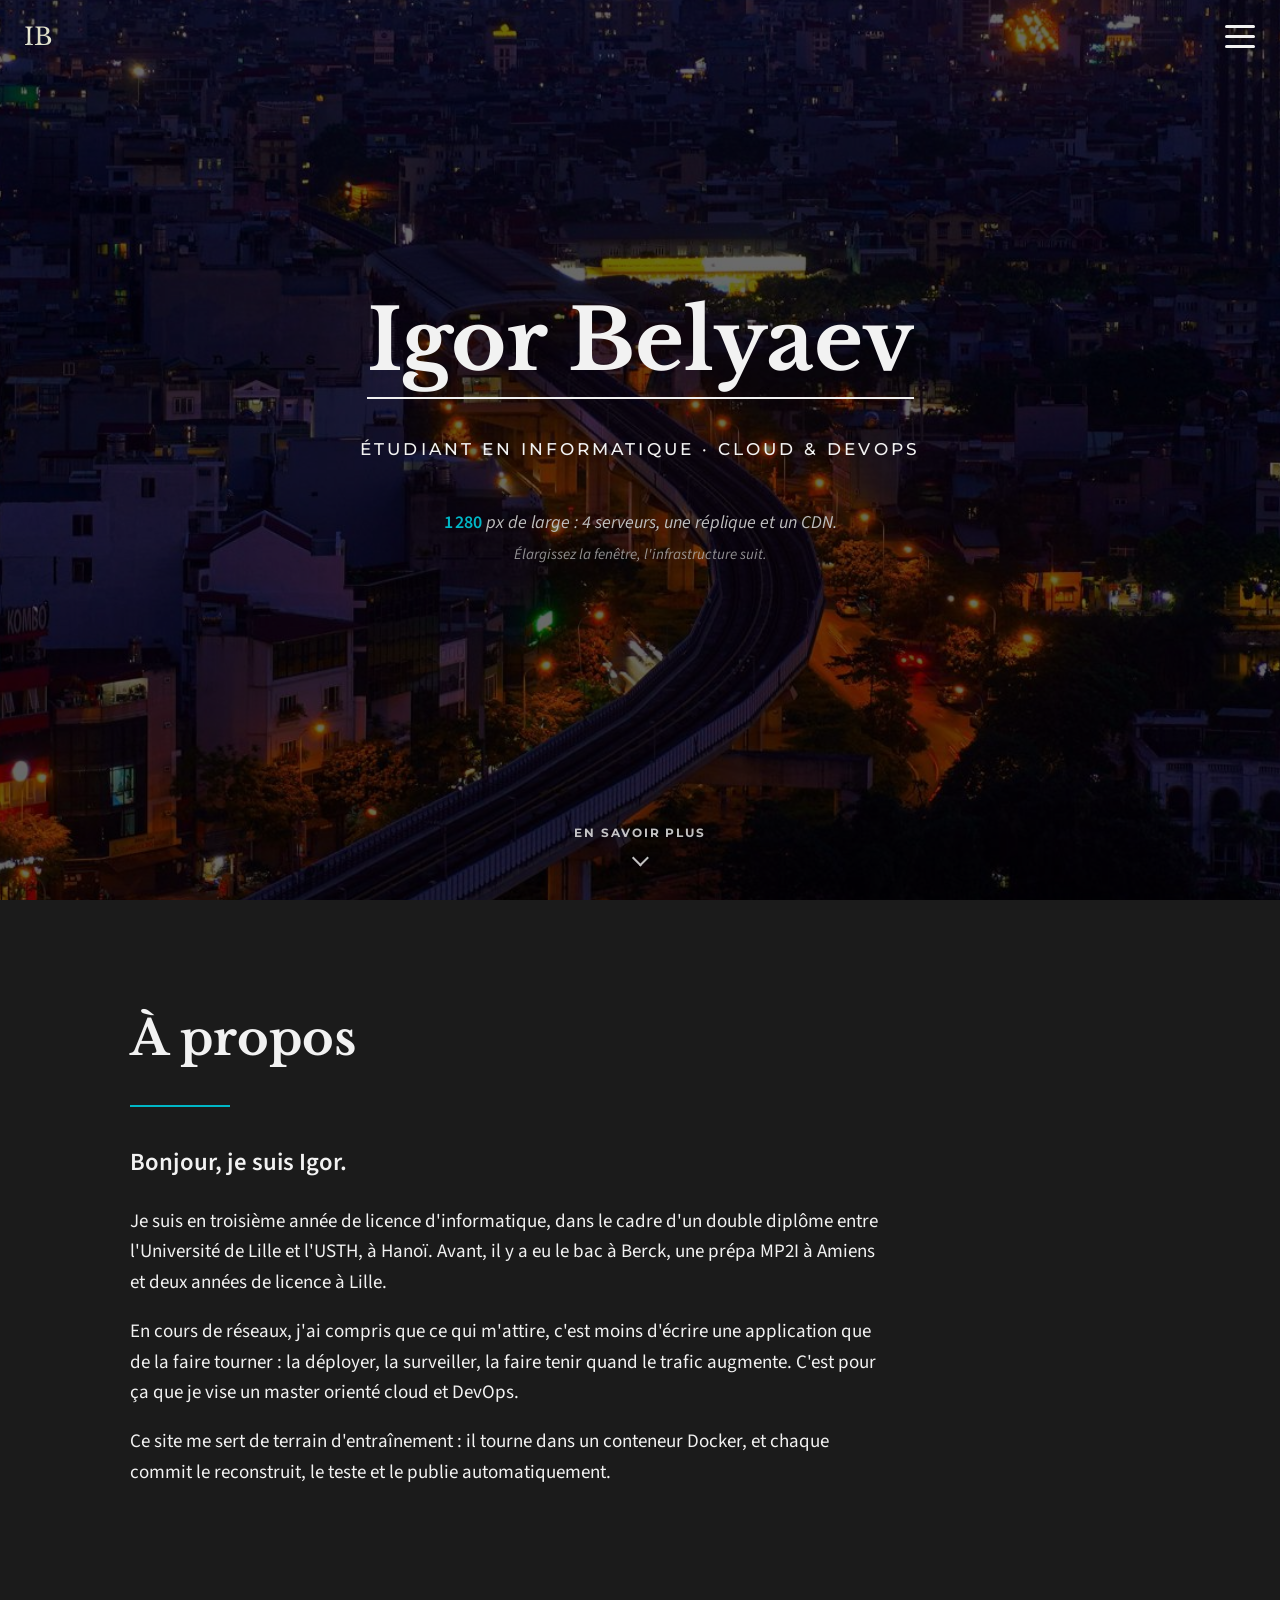
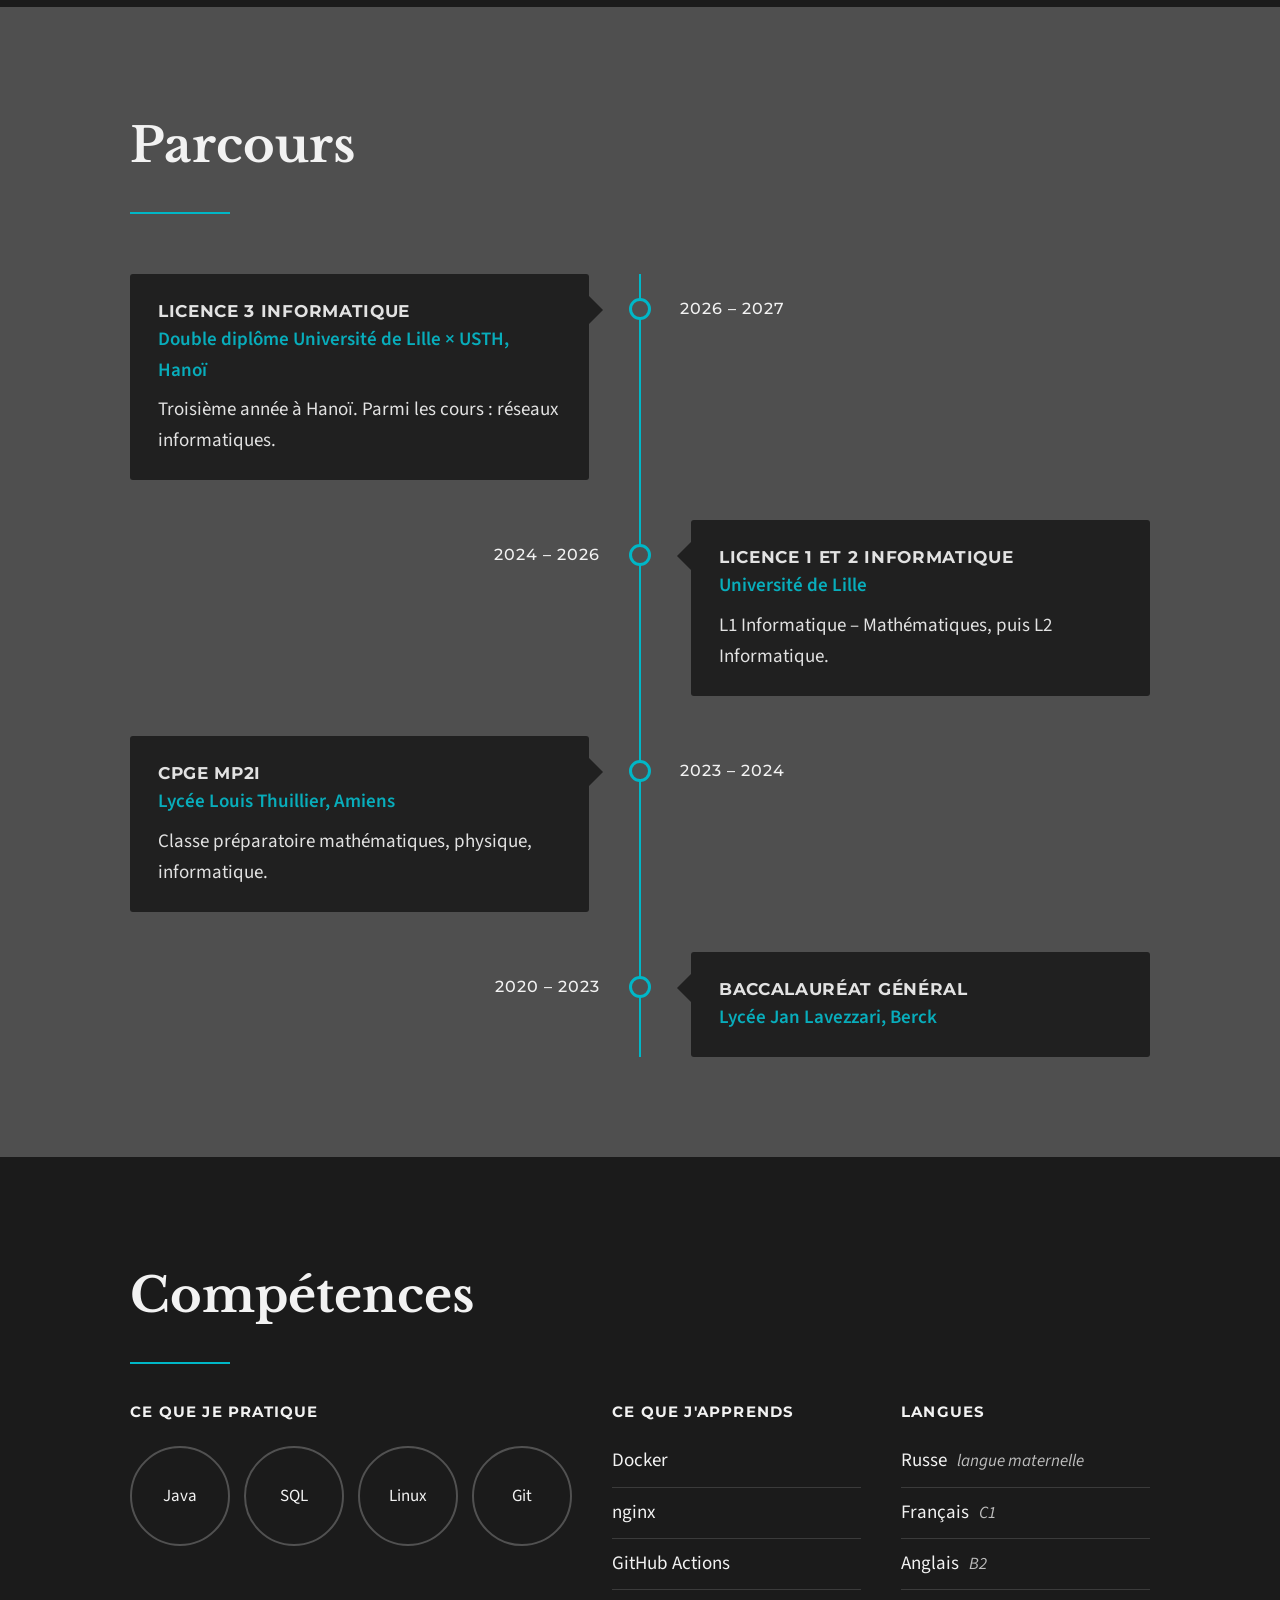
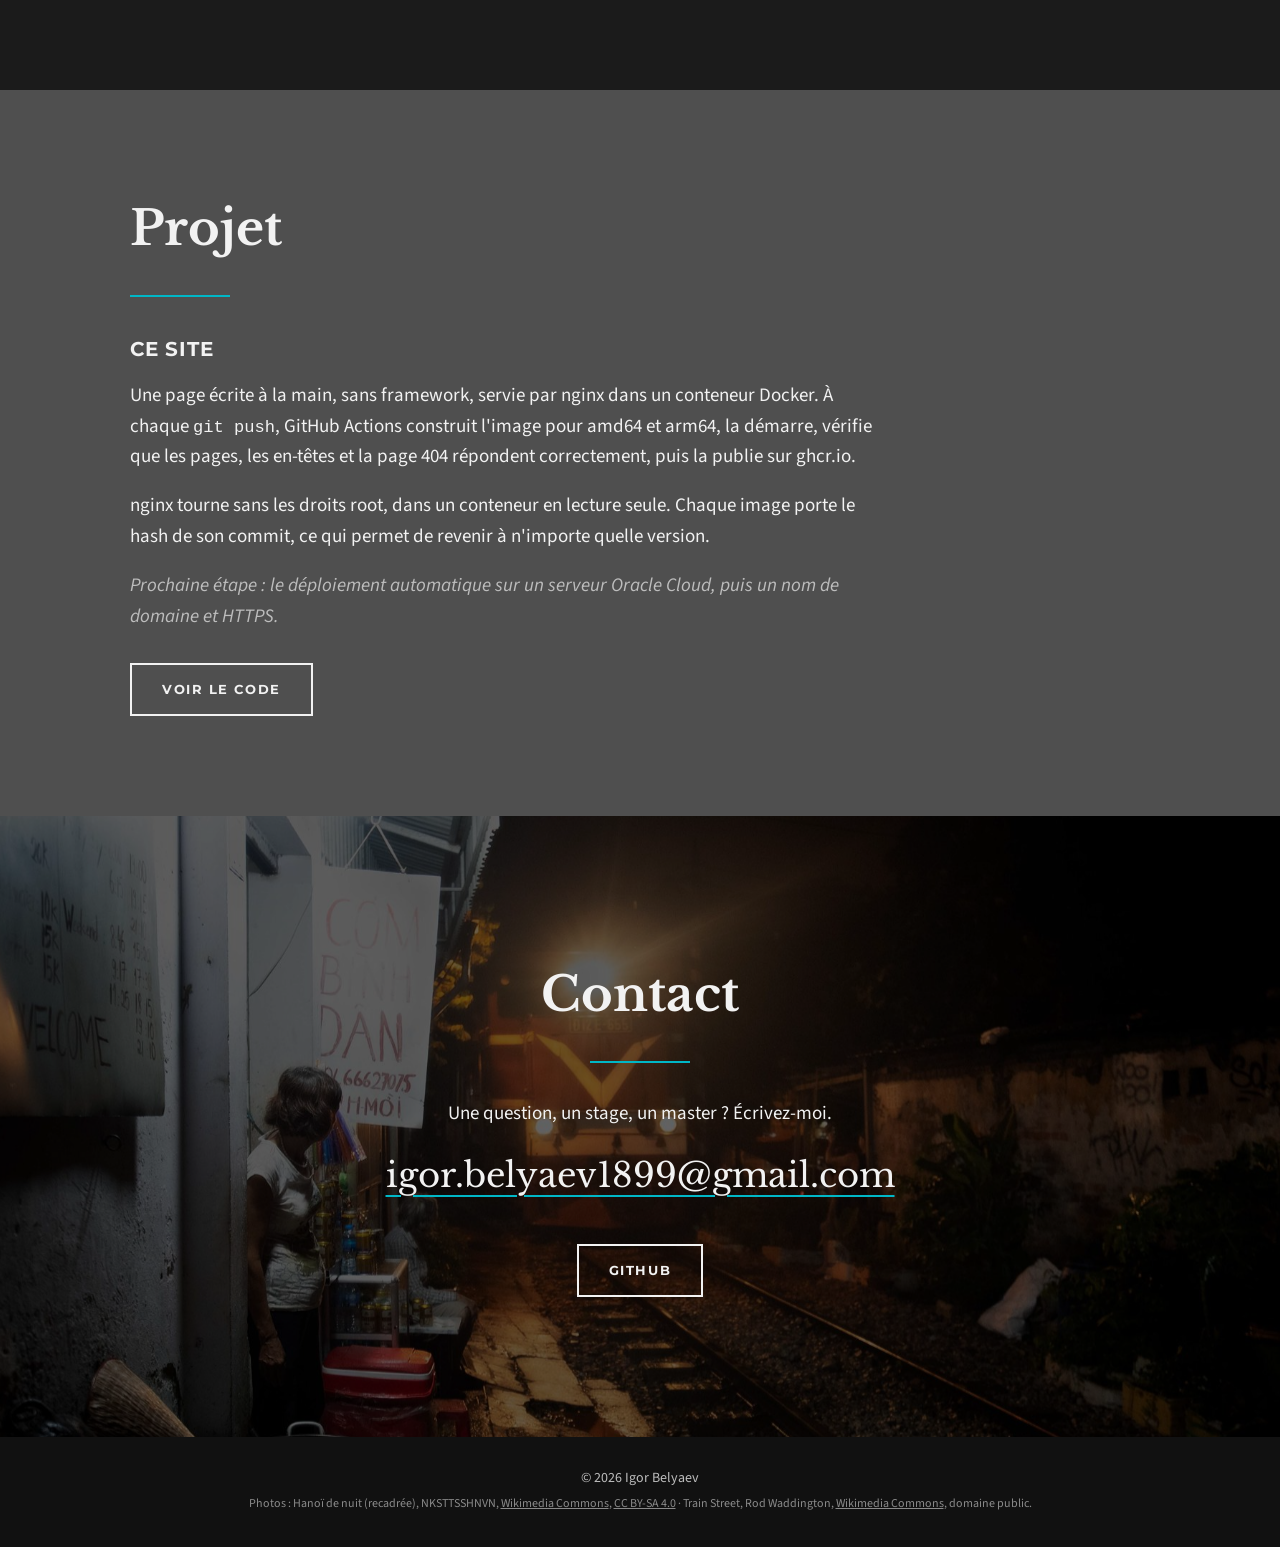
==== site/index.html @ 8f4eb878 "Nouveau design inspiré de v2.brittanychiang - Couverture plein écran avec une photo de Hanoï de nuit" ====
<!doctype html>
<html lang="fr">
<head>
  <meta charset="utf-8">
  <meta name="viewport" content="width=device-width, initial-scale=1">
  <title>Igor Belyaev</title>
  <meta name="description" content="Igor Belyaev, étudiant en troisième année d'informatique (Université de Lille et USTH, Hanoï), en route vers le cloud et le DevOps.">
  <link rel="preconnect" href="https://fonts.googleapis.com">
  <link rel="preconnect" href="https://fonts.gstatic.com" crossorigin>
  <link href="https://fonts.googleapis.com/css2?family=Libre+Baskerville:wght@700&family=Montserrat:wght@500;700&family=Source+Sans+3:ital,wght@0,400;0,600;1,400&display=swap" rel="stylesheet">
  <link rel="stylesheet" href="css/style.css">
</head>
<body>

  <a href="#intro" class="logo">IB</a>
  <button class="toggle" aria-expanded="false" aria-controls="menu" aria-label="Menu">
    <span class="line"></span><span class="line"></span><span class="line"></span>
  </button>

  <nav id="menu" class="overlay" aria-hidden="true">
    <ul class="menu">
      <li><a href="#intro">Accueil</a></li>
      <li><a href="#about">À propos</a></li>
      <li><a href="#parcours">Parcours</a></li>
      <li><a href="#skills">Compétences</a></li>
      <li><a href="#projet">Projet</a></li>
      <li><a href="#contact">Contact</a></li>
    </ul>
  </nav>

  <main>

    <section id="intro" class="intro">
      <div class="bg"></div>
      <div class="intro-body">
        <h1 class="name"><span>Igor Belyaev</span></h1>
        <p class="subtitle">Étudiant en informatique · Cloud &amp; DevOps</p>

        <!-- la phrase change avec la largeur de la fenêtre (seuils dans main.js) -->
        <p class="scale" aria-hidden="true">
          <span class="scale-px"><b id="vw">1 280</b> px de large&nbsp;:</span>
          <span id="scale-text">4 serveurs et une réplique de la base.</span>
          <span class="scale-hint">Élargissez la fenêtre, l'infrastructure suit.</span>
        </p>
      </div>
      <a href="#about" class="more">En savoir plus<span class="chevron"></span></a>
    </section>

    <section id="about" class="section dark">
      <div class="wrap">
        <h2>À propos</h2>
        <span class="divider"></span>
        <div class="text">
          <p class="lead">Bonjour, je suis Igor.</p>
          <p>Je suis en troisième année de licence d'informatique, dans le cadre d'un double diplôme entre
            l'Université de Lille et l'USTH, à Hanoï. Avant, il y a eu le bac à Berck, une prépa MP2I à Amiens
            et deux années de licence à Lille.</p>
          <p>En cours de réseaux, j'ai compris que ce qui m'attire, c'est moins d'écrire une application que de la faire tourner&nbsp;:
            la déployer, la surveiller, la faire tenir quand le trafic augmente. C'est pour ça que je vise un master orienté cloud et DevOps.</p>
          <p>Ce site me sert de terrain d'entraînement&nbsp;: il tourne dans un conteneur Docker, et chaque commit le reconstruit,
            le teste et le publie automatiquement.</p>
        </div>
      </div>
    </section>

    <section id="parcours" class="section grey">
      <div class="wrap">
        <h2>Parcours</h2>
        <span class="divider"></span>

        <ol class="timeline">
          <li>
            <div class="card">
              <h3>Licence 3 Informatique</h3>
              <p class="place">Double diplôme Université de Lille × USTH, Hanoï</p>
              <p>Troisième année à Hanoï. Parmi les cours&nbsp;: réseaux informatiques.</p>
            </div>
            <span class="dot"></span>
            <span class="date">2026 – 2027</span>
          </li>
          <li>
            <div class="card">
              <h3>Licence 1 et 2 Informatique</h3>
              <p class="place">Université de Lille</p>
              <p>L1 Informatique – Mathématiques, puis L2 Informatique.</p>
            </div>
            <span class="dot"></span>
            <span class="date">2024 – 2026</span>
          </li>
          <li>
            <div class="card">
              <h3>CPGE MP2I</h3>
              <p class="place">Lycée Louis Thuillier, Amiens</p>
              <p>Classe préparatoire mathématiques, physique, informatique.</p>
            </div>
            <span class="dot"></span>
            <span class="date">2023 – 2024</span>
          </li>
          <li>
            <div class="card">
              <h3>Baccalauréat général</h3>
              <p class="place">Lycée Jan Lavezzari, Berck</p>
            </div>
            <span class="dot"></span>
            <span class="date">2020 – 2023</span>
          </li>
        </ol>
      </div>
    </section>

    <section id="skills" class="section dark">
      <div class="wrap">
        <h2>Compétences</h2>
        <span class="divider"></span>

        <div class="skills">
          <div>
            <h3>Ce que je pratique</h3>
            <ul class="circles">
              <li>Java</li><li>SQL</li><li>Linux</li><li>Git</li>
            </ul>
          </div>
          <div>
            <h3>Ce que j'apprends</h3>
            <ul class="list">
              <li>Docker</li>
              <li>nginx</li>
              <li>GitHub Actions</li>
            </ul>
          </div>
          <div>
            <h3>Langues</h3>
            <ul class="list">
              <li>Russe <em>langue maternelle</em></li>
              <li>Français <em>C1</em></li>
              <li>Anglais <em>B2</em></li>
            </ul>
          </div>
        </div>
      </div>
    </section>

    <section id="projet" class="section grey">
      <div class="wrap">
        <h2>Projet</h2>
        <span class="divider"></span>
        <div class="text">
          <h3 class="project">Ce site</h3>
          <p>Une page écrite à la main, sans framework, servie par nginx dans un conteneur Docker.
            À chaque <code>git push</code>, GitHub Actions construit l'image pour amd64 et arm64, la démarre,
            vérifie que les pages, les en-têtes et la page 404 répondent correctement, puis la publie sur ghcr.io.</p>
          <p>nginx tourne sans les droits root, dans un conteneur en lecture seule. Chaque image porte le hash
            de son commit, ce qui permet de revenir à n'importe quelle version.</p>
          <p class="muted">Prochaine étape&nbsp;: le déploiement automatique sur un serveur Oracle Cloud, puis un nom de domaine et HTTPS.</p>
          <a class="btn" href="https://github.com/rogirouge/portfolio">Voir le code</a>
        </div>
      </div>
    </section>

    <section id="contact" class="contact">
      <div class="bg"></div>
      <div class="wrap center">
        <h2>Contact</h2>
        <span class="divider"></span>
        <p>Une question, un stage, un master&nbsp;? Écrivez-moi.</p>
        <a class="mail" href="mailto:igor.belyaev1899@gmail.com">igor.belyaev1899@gmail.com</a>
        <a class="btn" href="https://github.com/rogirouge">GitHub</a>
      </div>
    </section>

  </main>

  <footer class="footer">
    <p>© 2026 Igor Belyaev</p>
    <p class="credits">Photos&nbsp;: Hanoï de nuit (recadrée), NKSTTSSHNVN,
      <a href="https://commons.wikimedia.org/wiki/File:Hanoi_by_night_-_NKS.jpg">Wikimedia Commons</a>,
      <a href="https://creativecommons.org/licenses/by-sa/4.0/deed.fr">CC BY-SA 4.0</a> ·
      Train Street, Rod Waddington,
      <a href="https://commons.wikimedia.org/wiki/File:Train_Street,_Hanoi_(50004299243).jpg">Wikimedia Commons</a>, domaine public.</p>
  </footer>

  <script src="js/main.js"></script>
</body>
</html>
---- site/css/style.css ----
:root {
  --black: #1b1b1b;
  --grey: #4f4f4f;
  --white: #f2f2f2;
  --soft: #bdbdbd;
  --teal: #00b7c7;

  --serif: "Libre Baskerville", Georgia, serif;
  --caps: Montserrat, Helvetica, Arial, sans-serif;
  --sans: "Source Sans 3", Helvetica, Arial, sans-serif;

  --ease: cubic-bezier(.22, .61, .36, 1);
}

*, *::before, *::after { box-sizing: border-box; }

html { scroll-behavior: smooth; }

body {
  margin: 0;
  font-family: var(--sans);
  font-size: 19px;
  line-height: 1.6;
  color: var(--white);
  background: var(--black);
  -webkit-font-smoothing: antialiased;
}

a { color: var(--white); }
a:focus-visible, button:focus-visible { outline: 2px solid var(--teal); outline-offset: 4px; }

h1, h2, h3 { margin: 0; }

p { margin: 0 0 1em; }

code { font-size: .9em; color: var(--white); }

::selection { background: var(--teal); color: var(--black); }

/* ---------- Logo et bouton du menu ---------- */

.logo {
  position: fixed;
  top: 18px;
  left: 24px;
  z-index: 30;
  font-family: var(--serif);
  font-size: 24px;
  text-decoration: none;
  mix-blend-mode: difference;
}

.toggle {
  position: fixed;
  top: 25px;
  right: 25px;
  z-index: 30;
  width: 30px;
  height: 23px;
  padding: 0;
  border: 0;
  background: none;
  cursor: pointer;
  transition: opacity .25s;
}
.toggle:hover { opacity: .7; }

.toggle .line {
  position: absolute;
  left: 0;
  width: 100%;
  height: 3px;
  border-radius: 3px;
  background: var(--white);
  transition: transform .35s ease, opacity .35s ease;
}
.toggle .line:nth-child(1) { top: 0; }
.toggle .line:nth-child(2) { top: 10px; }
.toggle .line:nth-child(3) { top: 20px; }

.menu-open .toggle .line:nth-child(1) { transform: translateY(10px) rotate(45deg); }
.menu-open .toggle .line:nth-child(2) { opacity: 0; }
.menu-open .toggle .line:nth-child(3) { transform: translateY(-10px) rotate(-45deg); }

/* ---------- Menu plein écran ---------- */

.overlay {
  position: fixed;
  inset: 0;
  z-index: 20;
  display: flex;
  align-items: center;
  justify-content: center;
  background: rgba(0, 183, 199, .96);
  opacity: 0;
  visibility: hidden;
  transition: opacity .35s, visibility .35s;
}
.menu-open { overflow: hidden; }
.menu-open .overlay { opacity: 1; visibility: visible; }

.menu { margin: 0; padding: 0; list-style: none; text-align: center; }

.menu li { margin: 14px 0; opacity: 0; }
.menu-open .menu li { animation: from-top .5s ease forwards; }
.menu-open .menu li:nth-child(1) { animation-delay: .30s; }
.menu-open .menu li:nth-child(2) { animation-delay: .35s; }
.menu-open .menu li:nth-child(3) { animation-delay: .40s; }
.menu-open .menu li:nth-child(4) { animation-delay: .45s; }
.menu-open .menu li:nth-child(5) { animation-delay: .50s; }
.menu-open .menu li:nth-child(6) { animation-delay: .55s; }

.menu a {
  position: relative;
  font-family: var(--caps);
  font-size: clamp(22px, 4vw, 32px);
  font-weight: 700;
  letter-spacing: .04em;
  text-transform: uppercase;
  text-decoration: none;
}

/* le lien se barre au survol */
.menu a::after {
  content: "";
  position: absolute;
  top: 50%;
  left: -4px;
  width: 0;
  height: 2px;
  background: var(--white);
  transition: width .6s var(--ease);
}
.menu a:hover::after, .menu a:focus-visible::after { width: calc(100% + 8px); }

@keyframes from-top {
  from { opacity: 0; transform: translateY(-20px); }
  to { opacity: 1; transform: none; }
}

/* ---------- Couverture ---------- */

.intro, .contact {
  position: relative;
  overflow: hidden;
}

.bg {
  position: absolute;
  inset: -120px 0;
  z-index: -1;
  background-position: center;
  background-size: cover;
  will-change: transform;
}
.bg::after {
  content: "";
  position: absolute;
  inset: 0;
  background: rgba(0, 0, 0, .58);
}

.intro .bg { background-image: url(../img/hero.jpg); }
.contact .bg { background-image: url(../img/contact.jpg); }

@media (max-width: 900px) {
  .intro .bg { background-image: url(../img/hero-sm.jpg); }
  .contact .bg { background-image: url(../img/contact-sm.jpg); }
}

.intro {
  display: flex;
  align-items: center;
  justify-content: center;
  min-height: 100vh;
  min-height: 100svh;
  padding: 80px 5% 120px;
  text-align: center;
}

.name {
  display: inline-block;
  overflow: hidden;
  padding-bottom: 18px;
  font-family: var(--serif);
  font-size: clamp(42px, 8vw, 84px);
  line-height: 1.15;
}
.name span {
  position: relative;
  display: inline-block;
  animation: reveal-up .6s var(--ease) .1s both;
}
/* trait sous le nom, comme sur v2 */
.name span::after {
  content: "";
  position: absolute;
  left: -.4em;
  right: -.4em;
  bottom: -10px;
  height: 2px;
  background: var(--white);
  transform-origin: left;
  animation: draw 1s var(--ease) .4s both;
}

.subtitle {
  margin: 18px 0 0;
  font-family: var(--caps);
  font-size: clamp(13px, 1.6vw, 17px);
  font-weight: 500;
  letter-spacing: .18em;
  text-transform: uppercase;
  animation: reveal-down .5s var(--ease) .7s both;
}

.scale {
  max-width: 34em;
  margin: 46px auto 0;
  font-size: 18px;
  font-style: italic;
  color: var(--soft);
  animation: fade 1s ease 1.1s both;
}
.scale b { font-style: normal; font-weight: 600; color: var(--teal); }
.scale-hint {
  display: block;
  margin-top: 6px;
  font-size: 15px;
  opacity: .75;
}
@media (hover: none) { .scale-hint { display: none; } }

.more {
  position: absolute;
  bottom: 36px;
  left: 50%;
  transform: translateX(-50%);
  font-family: var(--caps);
  font-size: 12px;
  font-weight: 700;
  letter-spacing: .15em;
  text-transform: uppercase;
  text-decoration: none;
  text-align: center;
  white-space: nowrap;
  opacity: .8;
  transition: opacity .3s;
}
.more:hover { opacity: 1; }
.chevron {
  display: block;
  width: 12px;
  height: 12px;
  margin: 10px auto 0;
  border-right: 2px solid var(--white);
  border-bottom: 2px solid var(--white);
  transform: rotate(45deg);
  animation: nudge 2s ease-in-out infinite;
}

@keyframes reveal-up { from { transform: translateY(100%); } }
@keyframes reveal-down { from { opacity: 0; transform: translateY(-14px); } }
@keyframes draw { from { transform: scaleX(0); } }
@keyframes fade { from { opacity: 0; } }
@keyframes nudge { 50% { transform: translateY(5px) rotate(45deg); } }

/* ---------- Sections ---------- */

.section { padding: 100px 0; }
.dark { background: var(--black); }
.grey { background: var(--grey); }

.wrap {
  max-width: 1100px;
  margin: 0 auto;
  padding: 0 40px;
}

h2 {
  font-family: var(--serif);
  font-size: clamp(34px, 5vw, 48px);
}

.divider {
  display: block;
  width: 100px;
  height: 2px;
  margin: 28px 0 36px;
  background: var(--teal);
}

.text { max-width: 40em; }
.lead { font-size: 1.3em; font-weight: 600; }
.muted { color: var(--soft); font-style: italic; }

/* ---------- Parcours : frise ---------- */

.timeline {
  position: relative;
  margin: 60px 0 0;
  padding: 0;
  list-style: none;
}
.timeline::before {
  content: "";
  position: absolute;
  top: 0;
  bottom: 0;
  left: calc(50% - 1px);
  width: 2px;
  background: var(--teal);
}

.timeline li {
  position: relative;
  display: flex;
  margin: 0 0 40px;
}
.timeline li:last-child { margin-bottom: 0; }
.timeline li:nth-child(even) { flex-direction: row-reverse; }

.card {
  position: relative;
  width: 45%;
  padding: 24px 28px;
  border-radius: 3px;
  background: var(--black);
  opacity: .9;
  transition: opacity .3s;
}
.card:hover { opacity: 1; }
.card p { margin-bottom: .5em; }
.card p:last-child { margin-bottom: 0; }

/* petite flèche vers la ligne */
.card::before {
  content: "";
  position: absolute;
  top: 22px;
  border: 14px solid transparent;
}
.timeline li:nth-child(odd) .card::before { left: 100%; border-left-color: var(--black); }
.timeline li:nth-child(even) .card::before { right: 100%; border-right-color: var(--black); }

.card h3 {
  font-family: var(--caps);
  font-size: 17px;
  font-weight: 700;
  letter-spacing: .04em;
  text-transform: uppercase;
}
.place { color: var(--teal); font-weight: 600; }

.dot {
  position: absolute;
  top: 24px;
  left: calc(50% - 11px);
  width: 22px;
  height: 22px;
  border: 3px solid var(--teal);
  border-radius: 50%;
  background: var(--grey);
  transition: background .3s;
}
.card:hover ~ .dot { background: var(--teal); }

.date {
  position: absolute;
  top: 22px;
  left: calc(50% + 40px);
  font-family: var(--caps);
  font-size: 16px;
  font-weight: 500;
  letter-spacing: .06em;
}
.timeline li:nth-child(even) .date { left: auto; right: calc(50% + 40px); }

/* ---------- Compétences ---------- */

.skills {
  display: grid;
  grid-template-columns: auto 1fr 1fr;
  gap: 40px;
}

.skills h3 {
  margin-bottom: 22px;
  font-family: var(--caps);
  font-size: 15px;
  font-weight: 700;
  letter-spacing: .08em;
  text-transform: uppercase;
}

.circles {
  display: flex;
  flex-wrap: wrap;
  gap: 14px;
  margin: 0;
  padding: 0;
  list-style: none;
}
.circles li {
  display: flex;
  align-items: center;
  justify-content: center;
  width: 100px;
  height: 100px;
  border: 2px solid rgba(242, 242, 242, .25);
  border-radius: 50%;
  font-size: 17px;
  transition: border-color .3s;
}
.circles li:hover { border-color: var(--teal); }

.list { margin: 0; padding: 0; list-style: none; }
.list li {
  padding: 10px 0;
  border-bottom: 1px solid rgba(242, 242, 242, .15);
}
.list li:first-child { padding-top: 0; }
.list em { margin-left: 6px; color: var(--soft); font-size: .9em; }

/* ---------- Projet ---------- */

.project {
  margin-bottom: 16px;
  font-family: var(--caps);
  font-size: 20px;
  font-weight: 700;
  letter-spacing: .04em;
  text-transform: uppercase;
}

.btn {
  display: inline-block;
  margin-top: 12px;
  padding: 14px 30px;
  border: 2px solid var(--white);
  font-family: var(--caps);
  font-size: 13px;
  font-weight: 700;
  letter-spacing: .12em;
  text-transform: uppercase;
  text-decoration: none;
  transition: background .3s, color .3s;
}
.btn:hover { background: var(--white); color: var(--black); }

/* ---------- Contact ---------- */

.contact { padding: 140px 0; }
.center { text-align: center; }
.center .divider { margin-left: auto; margin-right: auto; }

.mail {
  display: block;
  width: fit-content;
  margin: 10px auto 30px;
  font-family: var(--serif);
  font-size: clamp(20px, 3.4vw, 34px);
  overflow-wrap: anywhere;
  text-decoration-color: var(--teal);
  text-decoration-thickness: 2px;
  text-underline-offset: 8px;
}
.mail:hover { color: var(--teal); }

/* ---------- Pied de page ---------- */

.footer {
  padding: 30px 40px;
  font-size: 14px;
  color: var(--soft);
  text-align: center;
  background: #111;
}
.footer p { margin: 0 0 4px; }
.credits { font-size: 12px; opacity: .7; }
.footer a { color: var(--soft); }

/* ---------- Écrans étroits ---------- */

@media (max-width: 800px) {
  body { font-size: 17px; }
  .section { padding: 70px 0; }
  .wrap { padding: 0 20px; }
  .logo { left: 18px; }
  .toggle { right: 18px; }

  /* la frise passe à gauche */
  .timeline::before { left: 10px; }
  .timeline li, .timeline li:nth-child(even) { flex-direction: column; padding-left: 44px; }
  .card { width: 100%; }
  .timeline li:nth-child(n) .card::before { left: auto; right: 100%; border-color: transparent; border-right-color: var(--black); }
  .dot { left: 0; top: 2px; }
  .date, .timeline li:nth-child(even) .date { position: static; order: -1; margin-bottom: 12px; }

  .skills { grid-template-columns: 1fr; }
  .circles { gap: 10px; }
  .circles li { width: 74px; height: 74px; font-size: 15px; }
  .contact { padding: 100px 0; }
}

@media (prefers-reduced-motion: reduce) {
  html { scroll-behavior: auto; }
  *, *::before, *::after { animation: none !important; transition: none !important; }
  .menu li { opacity: 1; }
}
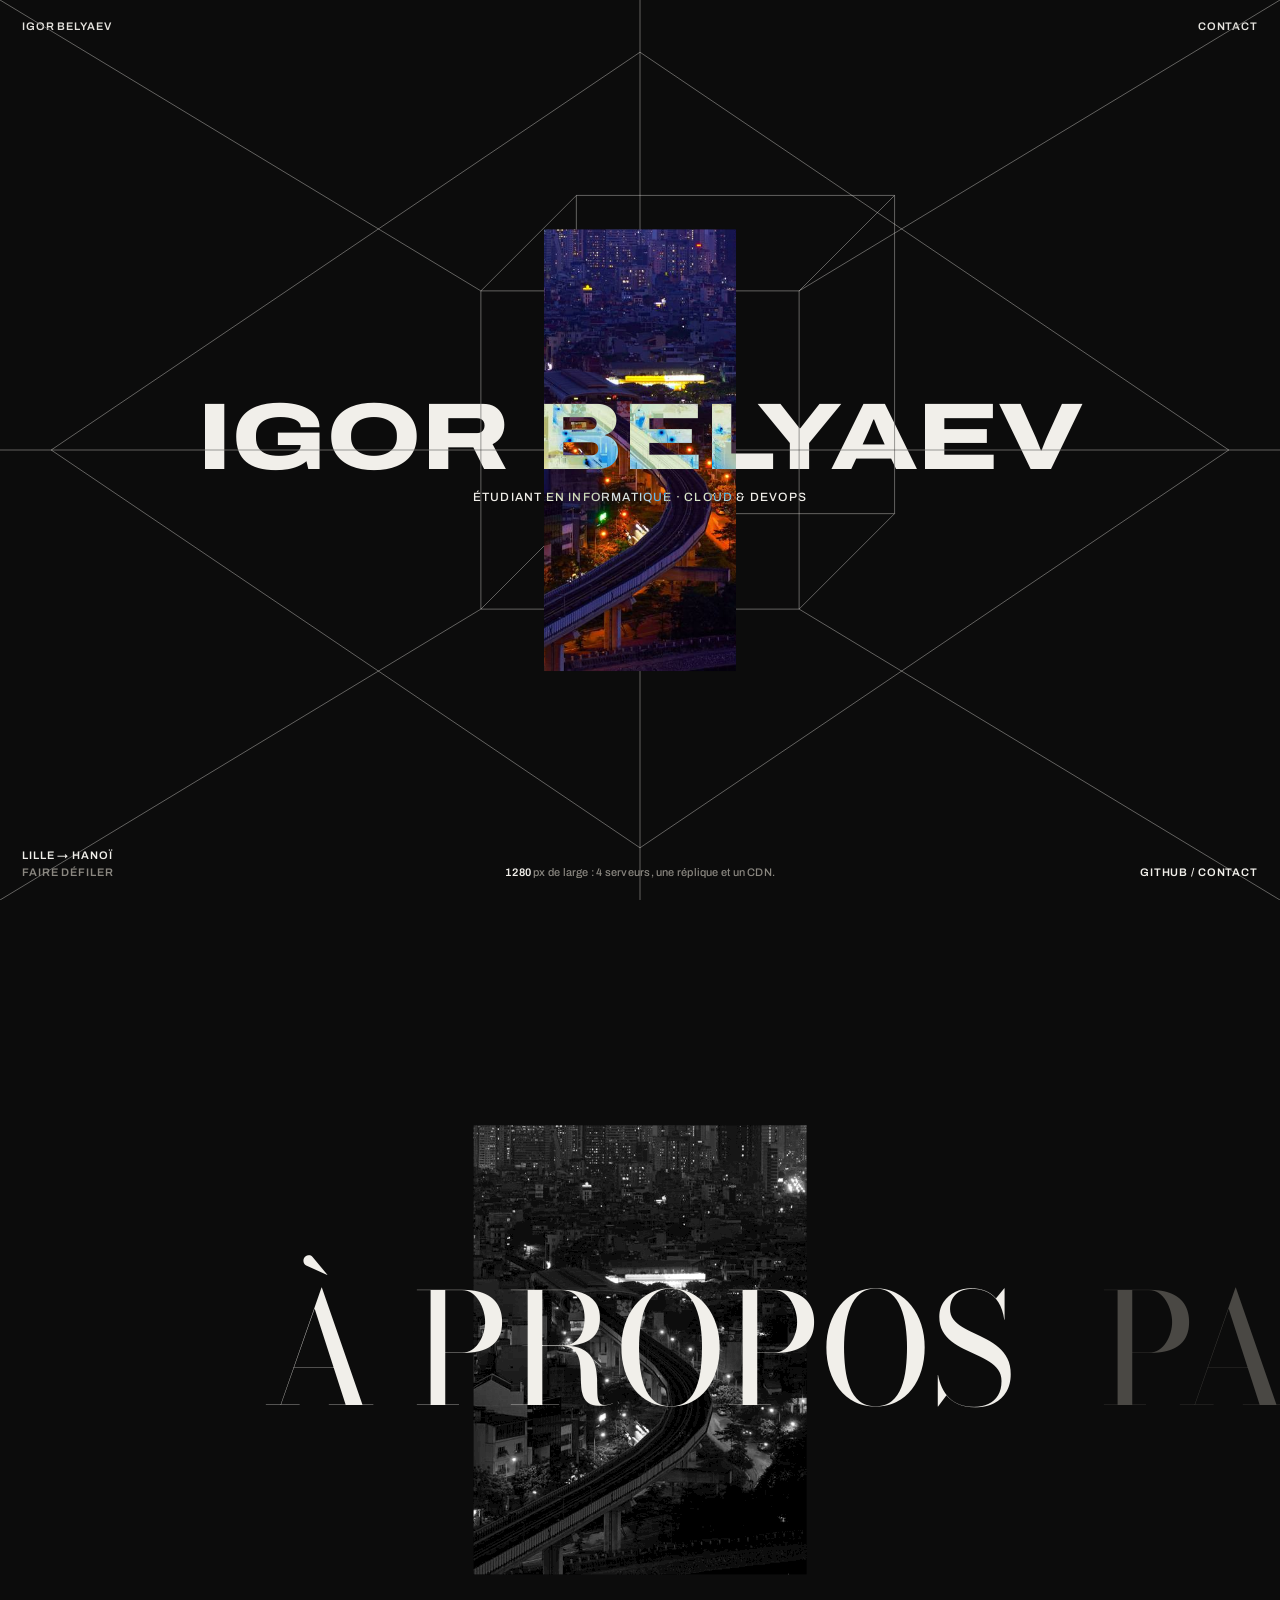
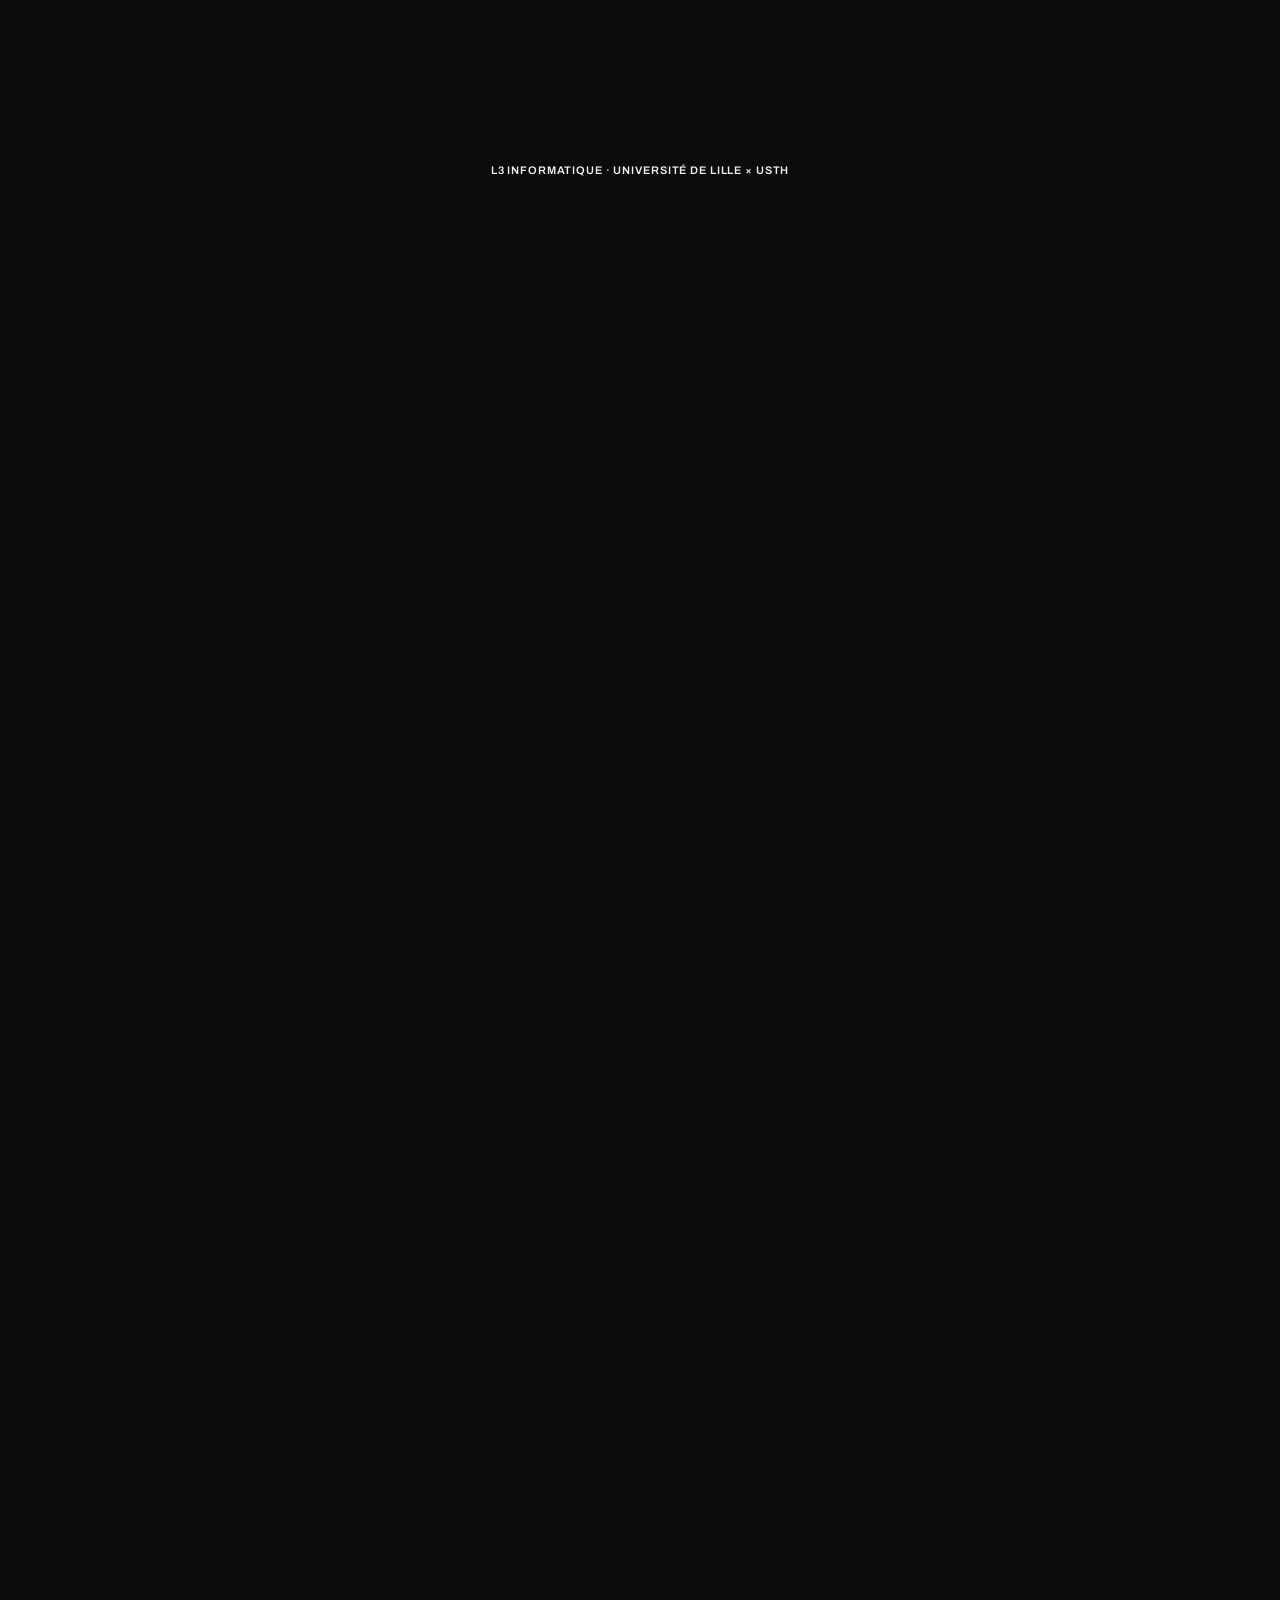
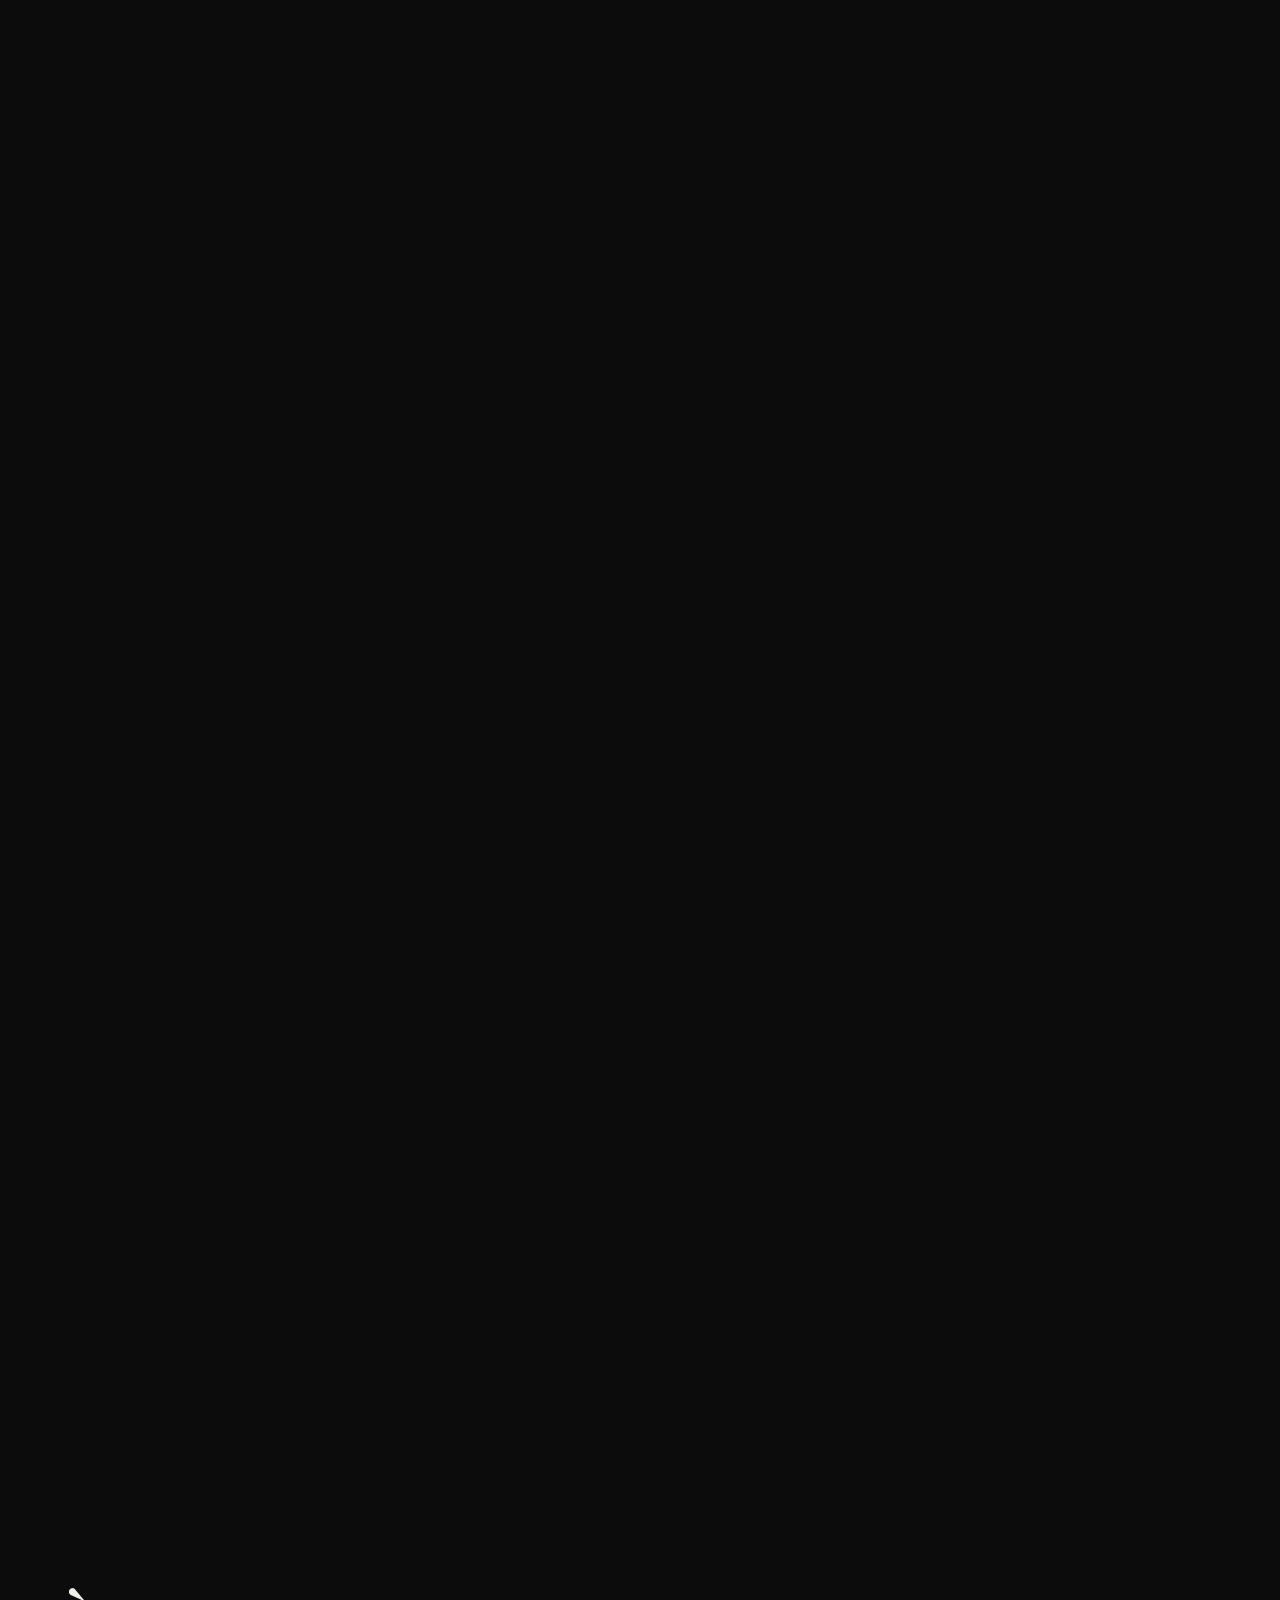
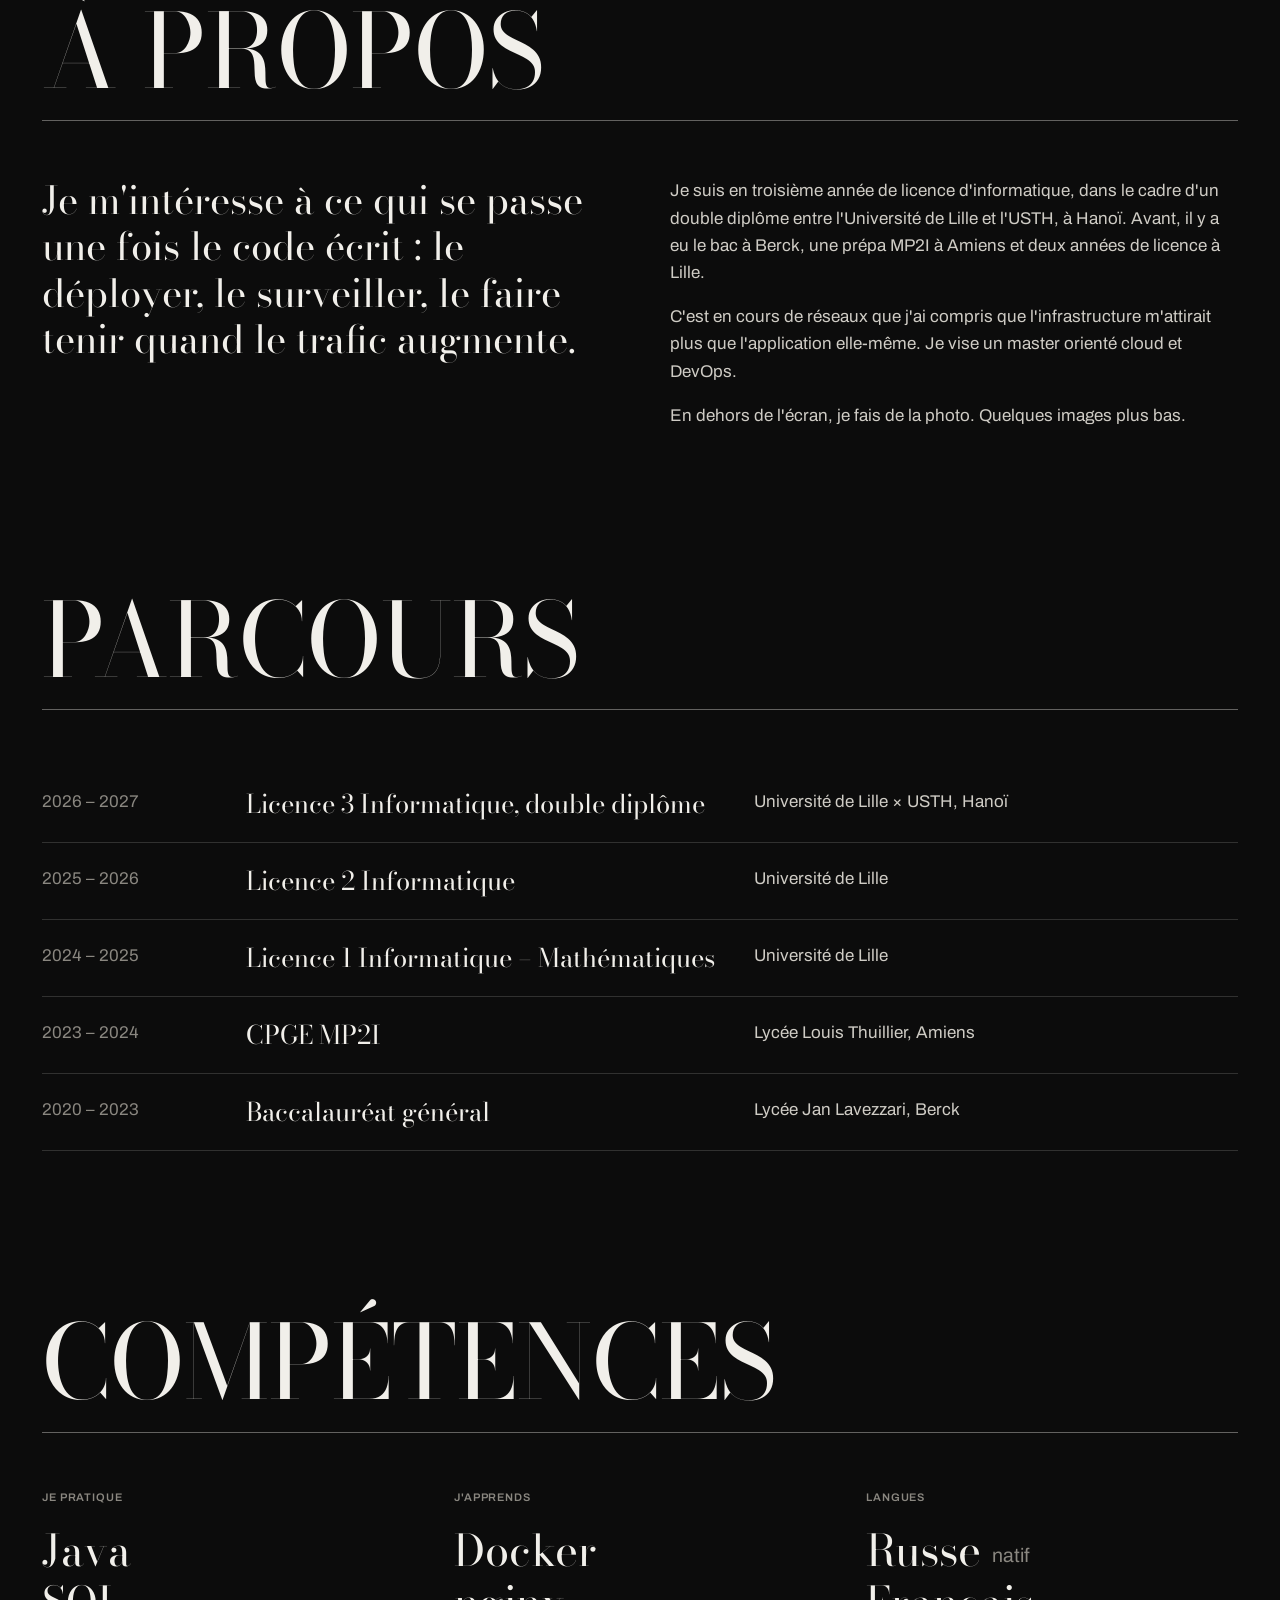
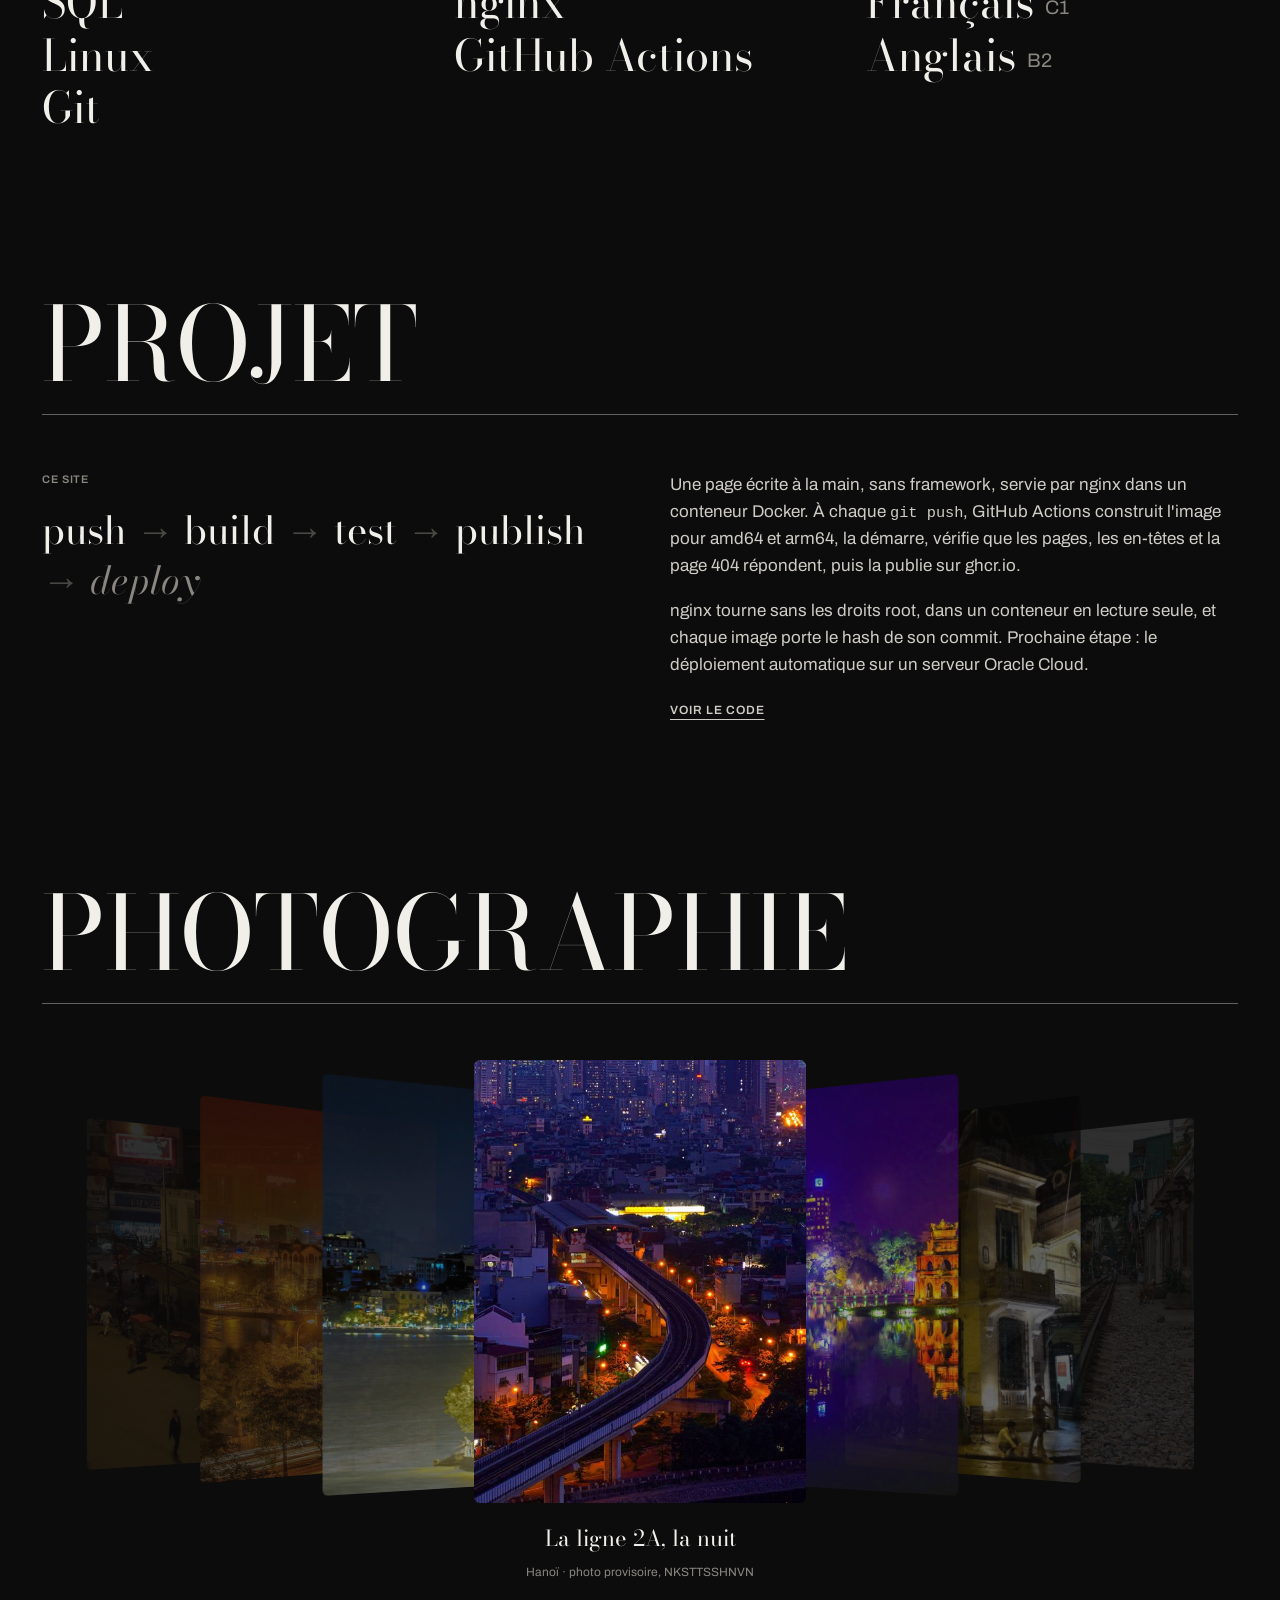
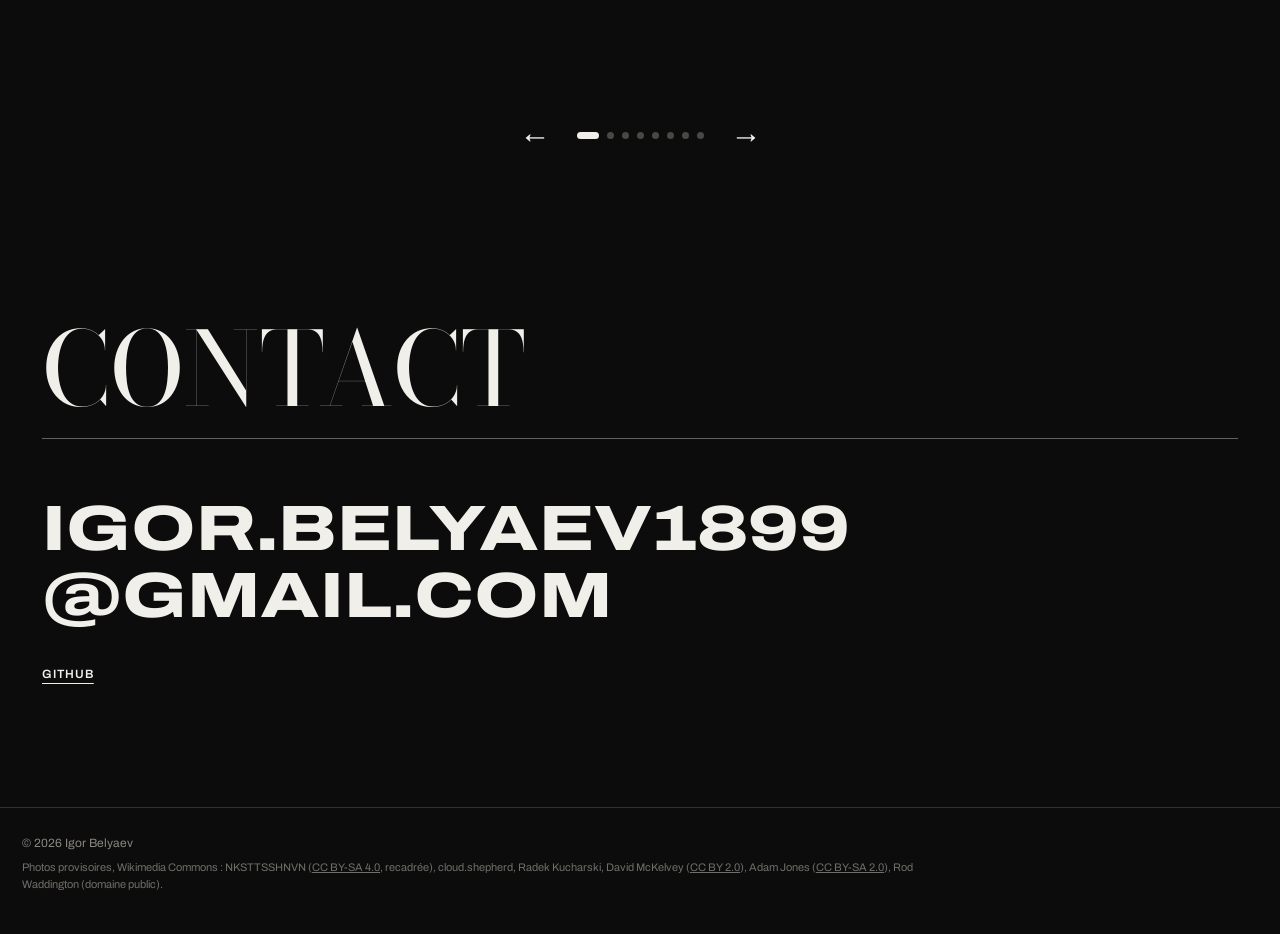
==== commit 5ac90add: "Design sombre : perspective, ruban de mots, carrousel photo - Couverture : lignes de perspective en " ====
--- a/site/index.html
+++ b/site/index.html
@@ -7,176 +7,188 @@
   <meta name="description" content="Igor Belyaev, étudiant en troisième année d'informatique (Université de Lille et USTH, Hanoï), en route vers le cloud et le DevOps.">
   <link rel="preconnect" href="https://fonts.googleapis.com">
   <link rel="preconnect" href="https://fonts.gstatic.com" crossorigin>
-  <link href="https://fonts.googleapis.com/css2?family=Libre+Baskerville:wght@700&family=Montserrat:wght@500;700&family=Source+Sans+3:ital,wght@0,400;0,600;1,400&display=swap" rel="stylesheet">
+  <link href="https://fonts.googleapis.com/css2?family=Archivo:wdth,wght@100..125,400..800&family=Bodoni+Moda:ital,opsz,wght@0,6..96,400;1,6..96,400&display=swap" rel="stylesheet">
   <link rel="stylesheet" href="css/style.css">
 </head>
 <body>
 
-  <a href="#intro" class="logo">IB</a>
-  <button class="toggle" aria-expanded="false" aria-controls="menu" aria-label="Menu">
-    <span class="line"></span><span class="line"></span><span class="line"></span>
-  </button>
+  <div class="dot" aria-hidden="true"></div>
 
-  <nav id="menu" class="overlay" aria-hidden="true">
-    <ul class="menu">
-      <li><a href="#intro">Accueil</a></li>
-      <li><a href="#about">À propos</a></li>
-      <li><a href="#parcours">Parcours</a></li>
-      <li><a href="#skills">Compétences</a></li>
-      <li><a href="#projet">Projet</a></li>
-      <li><a href="#contact">Contact</a></li>
-    </ul>
-  </nav>
+  <a href="#top" class="fixed tl">Igor Belyaev</a>
+  <a href="#contact" class="fixed tr">Contact</a>
 
-  <main>
+  <!-- filtre « liquide » pour la transition entre les photos du ruban -->
+  <svg class="defs" aria-hidden="true">
+    <filter id="liquid">
+      <feTurbulence type="fractalNoise" baseFrequency="0.012 0.028" numOctaves="2" seed="4" result="noise"/>
+      <feDisplacementMap id="liquid-map" in="SourceGraphic" in2="noise" scale="0" xChannelSelector="R" yChannelSelector="G"/>
+    </filter>
+  </svg>
 
-    <section id="intro" class="intro">
-      <div class="bg"></div>
-      <div class="intro-body">
-        <h1 class="name"><span>Igor Belyaev</span></h1>
-        <p class="subtitle">Étudiant en informatique · Cloud &amp; DevOps</p>
+  <main id="top">
 
-        <!-- la phrase change avec la largeur de la fenêtre (seuils dans main.js) -->
-        <p class="scale" aria-hidden="true">
-          <span class="scale-px"><b id="vw">1 280</b> px de large&nbsp;:</span>
-          <span id="scale-text">4 serveurs et une réplique de la base.</span>
-          <span class="scale-hint">Élargissez la fenêtre, l'infrastructure suit.</span>
-        </p>
-      </div>
-      <a href="#about" class="more">En savoir plus<span class="chevron"></span></a>
+    <!-- Couverture : lignes de perspective, une photo au centre, le nom par-dessus -->
+    <section class="cover">
+      <svg class="lines" aria-hidden="true"></svg>
+
+      <figure class="card">
+        <img src="img/hero-sm.jpg" alt="Ligne de métro aérienne à Hanoï, la nuit">
+        <img src="img/photos/p1.jpg" alt="">
+        <img src="img/photos/p3.jpg" alt="">
+        <img src="img/photos/p6.jpg" alt="">
+      </figure>
+
+      <h1 class="name">Igor Belyaev</h1>
+      <p class="role">Étudiant en informatique · Cloud &amp; DevOps</p>
+
+      <p class="corner bl">Lille → Hanoï<br><span class="muted">Faire défiler</span></p>
+      <p class="corner bc" aria-hidden="true"><b id="vw">1 440</b> px de large&nbsp;: <span id="scale-text">4 serveurs, un CDN et de la supervision.</span></p>
+      <p class="corner br"><a href="https://github.com/rogirouge">GitHub</a> / <a href="#contact">Contact</a></p>
     </section>
 
-    <section id="about" class="section dark">
-      <div class="wrap">
-        <h2>À propos</h2>
-        <span class="divider"></span>
+    <!-- Ruban : les mots défilent sur le côté pendant qu'on fait défiler la page -->
+    <section class="ribbon" aria-label="Sommaire">
+      <div class="stage">
+        <div class="morph">
+          <img src="img/hero-sm.jpg" alt="">
+          <img src="img/photos/p3.jpg" alt="">
+          <img src="img/photos/p4.jpg" alt="">
+          <img src="img/photos/p6.jpg" alt="">
+          <img src="img/photos/p1.jpg" alt="">
+          <img src="img/contact-sm.jpg" alt="">
+        </div>
+        <nav class="track">
+          <a href="#apropos">À propos</a>
+          <a href="#parcours">Parcours</a>
+          <a href="#competences">Compétences</a>
+          <a href="#projet">Projet</a>
+          <a href="#photo">Photographie</a>
+          <a href="#contact">Contact</a>
+        </nav>
+        <p class="stage-note">L3 informatique · Université de Lille × USTH</p>
+      </div>
+    </section>
+
+    <section id="apropos" class="block">
+      <h2>À propos</h2>
+      <div class="cols">
+        <p class="lead">Je m'intéresse à ce qui se passe une fois le code écrit&nbsp;: le déployer, le surveiller, le faire tenir quand le trafic augmente.</p>
         <div class="text">
-          <p class="lead">Bonjour, je suis Igor.</p>
           <p>Je suis en troisième année de licence d'informatique, dans le cadre d'un double diplôme entre
             l'Université de Lille et l'USTH, à Hanoï. Avant, il y a eu le bac à Berck, une prépa MP2I à Amiens
             et deux années de licence à Lille.</p>
-          <p>En cours de réseaux, j'ai compris que ce qui m'attire, c'est moins d'écrire une application que de la faire tourner&nbsp;:
-            la déployer, la surveiller, la faire tenir quand le trafic augmente. C'est pour ça que je vise un master orienté cloud et DevOps.</p>
-          <p>Ce site me sert de terrain d'entraînement&nbsp;: il tourne dans un conteneur Docker, et chaque commit le reconstruit,
-            le teste et le publie automatiquement.</p>
+          <p>C'est en cours de réseaux que j'ai compris que l'infrastructure m'attirait plus que l'application elle-même.
+            Je vise un master orienté cloud et DevOps.</p>
+          <p>En dehors de l'écran, je fais de la photo. Quelques images plus bas.</p>
         </div>
       </div>
     </section>
 
-    <section id="parcours" class="section grey">
-      <div class="wrap">
-        <h2>Parcours</h2>
-        <span class="divider"></span>
-
-        <ol class="timeline">
-          <li>
-            <div class="card">
-              <h3>Licence 3 Informatique</h3>
-              <p class="place">Double diplôme Université de Lille × USTH, Hanoï</p>
-              <p>Troisième année à Hanoï. Parmi les cours&nbsp;: réseaux informatiques.</p>
-            </div>
-            <span class="dot"></span>
-            <span class="date">2026 – 2027</span>
-          </li>
-          <li>
-            <div class="card">
-              <h3>Licence 1 et 2 Informatique</h3>
-              <p class="place">Université de Lille</p>
-              <p>L1 Informatique – Mathématiques, puis L2 Informatique.</p>
-            </div>
-            <span class="dot"></span>
-            <span class="date">2024 – 2026</span>
-          </li>
-          <li>
-            <div class="card">
-              <h3>CPGE MP2I</h3>
-              <p class="place">Lycée Louis Thuillier, Amiens</p>
-              <p>Classe préparatoire mathématiques, physique, informatique.</p>
-            </div>
-            <span class="dot"></span>
-            <span class="date">2023 – 2024</span>
-          </li>
-          <li>
-            <div class="card">
-              <h3>Baccalauréat général</h3>
-              <p class="place">Lycée Jan Lavezzari, Berck</p>
-            </div>
-            <span class="dot"></span>
-            <span class="date">2020 – 2023</span>
-          </li>
-        </ol>
-      </div>
+    <section id="parcours" class="block">
+      <h2>Parcours</h2>
+      <ol class="rows">
+        <li><span class="when">2026 – 2027</span><span class="what">Licence 3 Informatique, double diplôme</span><span class="where">Université de Lille × USTH, Hanoï</span></li>
+        <li><span class="when">2025 – 2026</span><span class="what">Licence 2 Informatique</span><span class="where">Université de Lille</span></li>
+        <li><span class="when">2024 – 2025</span><span class="what">Licence 1 Informatique – Mathématiques</span><span class="where">Université de Lille</span></li>
+        <li><span class="when">2023 – 2024</span><span class="what">CPGE MP2I</span><span class="where">Lycée Louis Thuillier, Amiens</span></li>
+        <li><span class="when">2020 – 2023</span><span class="what">Baccalauréat général</span><span class="where">Lycée Jan Lavezzari, Berck</span></li>
+      </ol>
     </section>
 
-    <section id="skills" class="section dark">
-      <div class="wrap">
-        <h2>Compétences</h2>
-        <span class="divider"></span>
-
-        <div class="skills">
-          <div>
-            <h3>Ce que je pratique</h3>
-            <ul class="circles">
-              <li>Java</li><li>SQL</li><li>Linux</li><li>Git</li>
-            </ul>
-          </div>
-          <div>
-            <h3>Ce que j'apprends</h3>
-            <ul class="list">
-              <li>Docker</li>
-              <li>nginx</li>
-              <li>GitHub Actions</li>
-            </ul>
-          </div>
-          <div>
-            <h3>Langues</h3>
-            <ul class="list">
-              <li>Russe <em>langue maternelle</em></li>
-              <li>Français <em>C1</em></li>
-              <li>Anglais <em>B2</em></li>
-            </ul>
-          </div>
+    <section id="competences" class="block">
+      <h2>Compétences</h2>
+      <div class="skills">
+        <div>
+          <h3>Je pratique</h3>
+          <p class="big">Java<br>SQL<br>Linux<br>Git</p>
+        </div>
+        <div>
+          <h3>J'apprends</h3>
+          <p class="big">Docker<br>nginx<br>GitHub Actions</p>
+        </div>
+        <div>
+          <h3>Langues</h3>
+          <p class="big">Russe <em>natif</em><br>Français <em>C1</em><br>Anglais <em>B2</em></p>
         </div>
       </div>
     </section>
 
-    <section id="projet" class="section grey">
-      <div class="wrap">
-        <h2>Projet</h2>
-        <span class="divider"></span>
+    <section id="projet" class="block">
+      <h2>Projet</h2>
+      <div class="cols">
+        <div>
+          <h3>Ce site</h3>
+          <p class="steps">push <span>→</span> build <span>→</span> test <span>→</span> publish <span>→</span> <i>deploy</i></p>
+        </div>
         <div class="text">
-          <h3 class="project">Ce site</h3>
           <p>Une page écrite à la main, sans framework, servie par nginx dans un conteneur Docker.
             À chaque <code>git push</code>, GitHub Actions construit l'image pour amd64 et arm64, la démarre,
-            vérifie que les pages, les en-têtes et la page 404 répondent correctement, puis la publie sur ghcr.io.</p>
-          <p>nginx tourne sans les droits root, dans un conteneur en lecture seule. Chaque image porte le hash
-            de son commit, ce qui permet de revenir à n'importe quelle version.</p>
-          <p class="muted">Prochaine étape&nbsp;: le déploiement automatique sur un serveur Oracle Cloud, puis un nom de domaine et HTTPS.</p>
-          <a class="btn" href="https://github.com/rogirouge/portfolio">Voir le code</a>
+            vérifie que les pages, les en-têtes et la page 404 répondent, puis la publie sur ghcr.io.</p>
+          <p>nginx tourne sans les droits root, dans un conteneur en lecture seule, et chaque image porte le hash
+            de son commit. Prochaine étape&nbsp;: le déploiement automatique sur un serveur Oracle Cloud.</p>
+          <p><a class="link" href="https://github.com/rogirouge/portfolio">Voir le code</a></p>
         </div>
       </div>
     </section>
 
-    <section id="contact" class="contact">
-      <div class="bg"></div>
-      <div class="wrap center">
-        <h2>Contact</h2>
-        <span class="divider"></span>
-        <p>Une question, un stage, un master&nbsp;? Écrivez-moi.</p>
-        <a class="mail" href="mailto:igor.belyaev1899@gmail.com">igor.belyaev1899@gmail.com</a>
-        <a class="btn" href="https://github.com/rogirouge">GitHub</a>
+    <section id="photo" class="block">
+      <h2>Photographie</h2>
+      <div class="cf" tabindex="0" aria-roledescription="carrousel" aria-label="Photographies">
+        <figure class="cf-item">
+          <img src="img/hero-sm.jpg" alt="Ligne de métro aérienne à Hanoï, la nuit" loading="lazy">
+          <figcaption><b>La ligne 2A, la nuit</b><span>Hanoï · photo provisoire, NKSTTSSHNVN</span></figcaption>
+        </figure>
+        <figure class="cf-item">
+          <img src="img/photos/p1.jpg" alt="Le lac Hoàn Kiếm illuminé" loading="lazy">
+          <figcaption><b>Hoàn Kiếm</b><span>Hanoï · photo provisoire, cloud.shepherd</span></figcaption>
+        </figure>
+        <figure class="cf-item">
+          <img src="img/photos/p3.jpg" alt="Rue du vieux quartier de Hanoï, la nuit" loading="lazy">
+          <figcaption><b>Vieux quartier</b><span>Hanoï · photo provisoire, Adam Jones</span></figcaption>
+        </figure>
+        <figure class="cf-item">
+          <img src="img/photos/p4.jpg" alt="Voie ferrée entre les maisons, Train Street" loading="lazy">
+          <figcaption><b>Train Street, le jour</b><span>Hanoï · photo provisoire, Radek Kucharski</span></figcaption>
+        </figure>
+        <figure class="cf-item">
+          <img src="img/contact-sm.jpg" alt="Un train passe dans Train Street, le soir" loading="lazy">
+          <figcaption><b>Train Street, le soir</b><span>Hanoï · photo provisoire, Rod Waddington</span></figcaption>
+        </figure>
+        <figure class="cf-item">
+          <img src="img/photos/p6.jpg" alt="Carrefour animé du vieux quartier" loading="lazy">
+          <figcaption><b>Carrefour</b><span>Hanoï · photo provisoire, David McKelvey</span></figcaption>
+        </figure>
+        <figure class="cf-item">
+          <img src="img/photos/p2.jpg" alt="Hanoï vu d'en haut, la nuit" loading="lazy">
+          <figcaption><b>Au bord du lac</b><span>Hanoï · photo provisoire, cloud.shepherd</span></figcaption>
+        </figure>
+        <figure class="cf-item">
+          <img src="img/photos/p7.jpg" alt="Lumières de Hanoï, la nuit" loading="lazy">
+          <figcaption><b>Lumières</b><span>Hanoï · photo provisoire, cloud.shepherd</span></figcaption>
+        </figure>
       </div>
+      <div class="cf-controls">
+        <button class="cf-prev" aria-label="Photo précédente">←</button>
+        <div class="cf-dots"></div>
+        <button class="cf-next" aria-label="Photo suivante">→</button>
+      </div>
+    </section>
+
+    <section id="contact" class="block contact">
+      <h2>Contact</h2>
+      <a class="mail" href="mailto:igor.belyaev1899@gmail.com">igor.belyaev1899<wbr>@gmail.com</a>
+      <p class="contact-links"><a class="link" href="https://github.com/rogirouge">GitHub</a></p>
     </section>
 
   </main>
 
   <footer class="footer">
     <p>© 2026 Igor Belyaev</p>
-    <p class="credits">Photos&nbsp;: Hanoï de nuit (recadrée), NKSTTSSHNVN,
-      <a href="https://commons.wikimedia.org/wiki/File:Hanoi_by_night_-_NKS.jpg">Wikimedia Commons</a>,
-      <a href="https://creativecommons.org/licenses/by-sa/4.0/deed.fr">CC BY-SA 4.0</a> ·
-      Train Street, Rod Waddington,
-      <a href="https://commons.wikimedia.org/wiki/File:Train_Street,_Hanoi_(50004299243).jpg">Wikimedia Commons</a>, domaine public.</p>
+    <p class="credits">Photos provisoires, Wikimedia Commons&nbsp;:
+      NKSTTSSHNVN (<a href="https://creativecommons.org/licenses/by-sa/4.0/deed.fr">CC BY-SA 4.0</a>, recadrée),
+      cloud.shepherd, Radek Kucharski, David McKelvey (<a href="https://creativecommons.org/licenses/by/2.0/deed.fr">CC BY 2.0</a>),
+      Adam Jones (<a href="https://creativecommons.org/licenses/by-sa/2.0/deed.fr">CC BY-SA 2.0</a>),
+      Rod Waddington (domaine public).</p>
   </footer>
 
   <script src="js/main.js"></script>
--- a/site/css/style.css
+++ b/site/css/style.css
@@ -1,13 +1,13 @@
 :root {
-  --black: #1b1b1b;
-  --grey: #4f4f4f;
-  --white: #f2f2f2;
-  --soft: #bdbdbd;
-  --teal: #00b7c7;
-
-  --serif: "Libre Baskerville", Georgia, serif;
-  --caps: Montserrat, Helvetica, Arial, sans-serif;
-  --sans: "Source Sans 3", Helvetica, Arial, sans-serif;
+  --black: #0c0c0c;
+  --white: #f1efea;
+  --grey: #8a8780;
+  --dim: #4a4844;
+  --line: rgba(241, 239, 234, .38);
+  --rule: rgba(241, 239, 234, .16);
+
+  --wide: Archivo, "Helvetica Neue", Arial, sans-serif;
+  --serif: "Bodoni Moda", Didot, "Times New Roman", serif;
 
   --ease: cubic-bezier(.22, .61, .36, 1);
 }
@@ -18,493 +18,431 @@
 
 body {
   margin: 0;
-  font-family: var(--sans);
-  font-size: 19px;
+  font-family: var(--wide);
+  font-size: 17px;
   line-height: 1.6;
   color: var(--white);
   background: var(--black);
   -webkit-font-smoothing: antialiased;
 }
 
-a { color: var(--white); }
-a:focus-visible, button:focus-visible { outline: 2px solid var(--teal); outline-offset: 4px; }
-
-h1, h2, h3 { margin: 0; }
-
-p { margin: 0 0 1em; }
-
-code { font-size: .9em; color: var(--white); }
-
-::selection { background: var(--teal); color: var(--black); }
-
-/* ---------- Logo et bouton du menu ---------- */
-
-.logo {
+a { color: inherit; }
+a:focus-visible, button:focus-visible, .cf:focus-visible { outline: 1px solid var(--white); outline-offset: 4px; }
+::selection { background: var(--white); color: var(--black); }
+
+h1, h2, h3, p, figure { margin: 0; }
+
+.defs { position: absolute; width: 0; height: 0; }
+
+/* ---------- Point qui suit la souris ---------- */
+
+.dot {
+  position: fixed;
+  top: 0;
+  left: 0;
+  z-index: 100;
+  width: 12px;
+  height: 12px;
+  margin: -6px 0 0 -6px;
+  border-radius: 50%;
+  background: var(--white);
+  pointer-events: none;
+  mix-blend-mode: difference;
+  opacity: 0;
+  transition: width .3s var(--ease), height .3s var(--ease), margin .3s var(--ease), opacity .3s;
+}
+.dot.on { opacity: 1; }
+.dot.big { width: 44px; height: 44px; margin: -22px 0 0 -22px; }
+
+@media (hover: none) { .dot { display: none; } }
+
+/* ---------- Coins fixes ---------- */
+
+.fixed {
   position: fixed;
   top: 18px;
-  left: 24px;
-  z-index: 30;
-  font-family: var(--serif);
-  font-size: 24px;
+  z-index: 50;
+  font-size: 11px;
+  font-weight: 600;
+  letter-spacing: .08em;
+  text-transform: uppercase;
   text-decoration: none;
   mix-blend-mode: difference;
 }
-
-.toggle {
-  position: fixed;
-  top: 25px;
-  right: 25px;
-  z-index: 30;
-  width: 30px;
-  height: 23px;
-  padding: 0;
-  border: 0;
-  background: none;
+.tl { left: 22px; }
+.tr { right: 22px; }
+
+/* ---------- Couverture ---------- */
+
+.cover {
+  position: relative;
+  height: 100vh;
+  height: 100svh;
+  min-height: 560px;
+  overflow: hidden;
+  isolation: isolate;
+}
+
+.lines {
+  position: absolute;
+  inset: 0;
+  width: 100%;
+  height: 100%;
+}
+.lines path {
+  fill: none;
+  stroke: var(--line);
+  stroke-width: 1;
+  vector-effect: non-scaling-stroke;
+}
+
+.card {
+  position: absolute;
+  top: 50%;
+  left: 50%;
+  width: clamp(130px, 15vw, 220px);
+  height: min(calc(clamp(130px, 15vw, 220px) * 2.3), 60vh);
+  margin: 0;
+  overflow: hidden;
+  translate: -50% -50%;
   cursor: pointer;
-  transition: opacity .25s;
-}
-.toggle:hover { opacity: .7; }
-
-.toggle .line {
-  position: absolute;
+}
+.card img {
+  position: absolute;
+  inset: 0;
+  width: 100%;
+  height: 100%;
+  object-fit: cover;
+  opacity: 0;
+  transition: opacity .6s;
+}
+.card img.on { opacity: 1; }
+
+.name {
+  position: absolute;
+  top: 50%;
   left: 0;
+  right: 0;
+  translate: 0 -62%;
+  font-size: clamp(34px, 7.4vw, 118px);
+  font-weight: 800;
+  font-stretch: 125%;
+  line-height: 1;
+  letter-spacing: -.01em;
+  text-align: center;
+  text-transform: uppercase;
+  white-space: nowrap;
+  mix-blend-mode: difference;
+  pointer-events: none;
+}
+
+.role {
+  position: absolute;
+  top: calc(50% + clamp(18px, 3vw, 46px));
+  left: 0;
+  right: 0;
+  font-size: clamp(9px, 1vw, 12px);
+  font-weight: 500;
+  letter-spacing: .1em;
+  text-align: center;
+  text-transform: uppercase;
+  mix-blend-mode: difference;
+  pointer-events: none;
+}
+
+.corner {
+  position: absolute;
+  bottom: 20px;
+  font-size: 11px;
+  font-weight: 600;
+  line-height: 1.5;
+  letter-spacing: .08em;
+  text-transform: uppercase;
+}
+.corner a { text-decoration: none; }
+.corner a:hover { text-decoration: underline; }
+.bl { left: 22px; }
+.br { right: 22px; }
+.bc {
+  left: 50%;
+  translate: -50% 0;
+  max-width: 46vw;
+  color: var(--grey);
+  font-weight: 500;
+  text-align: center;
+  text-transform: none;
+  letter-spacing: .02em;
+}
+.bc b { color: var(--white); font-weight: 600; }
+.muted { color: var(--grey); }
+
+/* ---------- Ruban de mots ---------- */
+
+.ribbon { position: relative; height: 420vh; }
+
+.stage {
+  position: sticky;
+  top: 0;
+  height: 100vh;
+  height: 100svh;
+  overflow: hidden;
+}
+
+.morph {
+  position: absolute;
+  top: 50%;
+  left: 50%;
+  width: clamp(200px, 26vw, 380px);
+  height: min(64vh, calc(clamp(200px, 26vw, 380px) * 1.35));
+  translate: -50% -50%;
+  filter: url(#liquid);
+}
+.morph img {
+  position: absolute;
+  inset: 0;
   width: 100%;
-  height: 3px;
-  border-radius: 3px;
-  background: var(--white);
-  transition: transform .35s ease, opacity .35s ease;
-}
-.toggle .line:nth-child(1) { top: 0; }
-.toggle .line:nth-child(2) { top: 10px; }
-.toggle .line:nth-child(3) { top: 20px; }
-
-.menu-open .toggle .line:nth-child(1) { transform: translateY(10px) rotate(45deg); }
-.menu-open .toggle .line:nth-child(2) { opacity: 0; }
-.menu-open .toggle .line:nth-child(3) { transform: translateY(-10px) rotate(-45deg); }
-
-/* ---------- Menu plein écran ---------- */
-
-.overlay {
-  position: fixed;
-  inset: 0;
-  z-index: 20;
+  height: 100%;
+  object-fit: cover;
+  opacity: 0;
+  filter: grayscale(1) contrast(1.05);
+}
+
+.track {
+  position: absolute;
+  top: 50%;
+  left: 0;
+  display: flex;
+  gap: .55em;
+  translate: 0 -50%;
+  font-family: var(--serif);
+  font-size: clamp(64px, 12vw, 190px);
+  line-height: 1;
+  white-space: nowrap;
+  will-change: transform;
+}
+.track a {
+  color: var(--dim);
+  text-decoration: none;
+  text-transform: uppercase;
+  transition: color .4s;
+}
+.track a.on { color: var(--white); }
+.track a:hover { color: var(--white); }
+
+.stage-note {
+  position: absolute;
+  bottom: 20px;
+  left: 0;
+  right: 0;
+  font-size: 11px;
+  font-weight: 600;
+  letter-spacing: .08em;
+  text-align: center;
+  text-transform: uppercase;
+}
+
+/* ---------- Blocs ---------- */
+
+.block {
+  max-width: 1240px;
+  margin: 0 auto;
+  padding: 120px 22px 40px;
+}
+
+h2 {
+  padding-bottom: 18px;
+  margin-bottom: 56px;
+  border-bottom: 1px solid var(--line);
+  font-family: var(--serif);
+  font-size: clamp(48px, 8vw, 120px);
+  font-weight: 400;
+  line-height: 1;
+  text-transform: uppercase;
+}
+
+h3 {
+  margin-bottom: 18px;
+  font-size: 11px;
+  font-weight: 600;
+  letter-spacing: .08em;
+  text-transform: uppercase;
+  color: var(--grey);
+}
+
+.cols {
+  display: grid;
+  grid-template-columns: 1fr 1fr;
+  gap: 60px;
+}
+
+.lead {
+  font-family: var(--serif);
+  font-size: clamp(26px, 3vw, 40px);
+  line-height: 1.2;
+}
+
+.text p { margin-bottom: 1em; color: #cfccc5; }
+.text p:last-child { margin-bottom: 0; }
+
+code { font-size: .9em; }
+
+.link {
+  font-size: 12px;
+  font-weight: 600;
+  letter-spacing: .08em;
+  text-transform: uppercase;
+  text-underline-offset: 5px;
+}
+
+/* Parcours : une ligne par étape */
+.rows { margin: 0; padding: 0; list-style: none; }
+.rows li {
+  display: grid;
+  grid-template-columns: 180px 1fr 1fr;
+  gap: 24px;
+  padding: 22px 0;
+  border-bottom: 1px solid var(--rule);
+  transition: border-color .3s, padding-left .4s var(--ease);
+}
+.rows li:hover { border-bottom-color: var(--white); padding-left: 12px; }
+.when { color: var(--grey); font-variant-numeric: tabular-nums; }
+.what { font-family: var(--serif); font-size: clamp(20px, 2vw, 26px); line-height: 1.25; }
+.where { color: #cfccc5; }
+
+/* Compétences */
+.skills {
+  display: grid;
+  grid-template-columns: repeat(3, 1fr);
+  gap: 40px;
+}
+.big {
+  font-family: var(--serif);
+  font-size: clamp(28px, 3.4vw, 46px);
+  line-height: 1.2;
+}
+.big em { font-size: .45em; font-style: normal; font-family: var(--wide); color: var(--grey); vertical-align: middle; }
+
+/* Projet */
+.steps {
+  font-family: var(--serif);
+  font-size: clamp(26px, 3vw, 40px);
+  line-height: 1.3;
+}
+.steps span { color: var(--dim); }
+.steps i { color: var(--grey); }
+
+/* ---------- Photographie : carrousel en éventail ---------- */
+
+.cf {
+  position: relative;
+  height: clamp(340px, 62vh, 640px);
+  perspective: 1400px;
+  outline: none;
+  touch-action: pan-y;
+  user-select: none;
+}
+
+.cf-item {
+  position: absolute;
+  top: 0;
+  left: 50%;
+  width: clamp(200px, 26vw, 360px);
+  aspect-ratio: 3 / 4;
+  margin-left: calc(clamp(200px, 26vw, 360px) / -2);
+  transition: transform .7s var(--ease), opacity .7s var(--ease), filter .7s;
+  cursor: pointer;
+}
+.cf-item img {
+  display: block;
+  width: 100%;
+  height: 100%;
+  object-fit: cover;
+  border-radius: 6px;
+  pointer-events: none;
+}
+.cf-item figcaption {
+  position: absolute;
+  top: calc(100% + 18px);
+  left: -50%;
+  right: -50%;
+  text-align: center;
+  opacity: 0;
+  transition: opacity .4s;
+}
+.cf-item.on figcaption { opacity: 1; }
+.cf-item figcaption b { display: block; font-family: var(--serif); font-size: 22px; font-weight: 400; }
+.cf-item figcaption span { font-size: 12px; color: var(--grey); }
+
+.cf-controls {
   display: flex;
   align-items: center;
   justify-content: center;
-  background: rgba(0, 183, 199, .96);
-  opacity: 0;
-  visibility: hidden;
-  transition: opacity .35s, visibility .35s;
-}
-.menu-open { overflow: hidden; }
-.menu-open .overlay { opacity: 1; visibility: visible; }
-
-.menu { margin: 0; padding: 0; list-style: none; text-align: center; }
-
-.menu li { margin: 14px 0; opacity: 0; }
-.menu-open .menu li { animation: from-top .5s ease forwards; }
-.menu-open .menu li:nth-child(1) { animation-delay: .30s; }
-.menu-open .menu li:nth-child(2) { animation-delay: .35s; }
-.menu-open .menu li:nth-child(3) { animation-delay: .40s; }
-.menu-open .menu li:nth-child(4) { animation-delay: .45s; }
-.menu-open .menu li:nth-child(5) { animation-delay: .50s; }
-.menu-open .menu li:nth-child(6) { animation-delay: .55s; }
-
-.menu a {
-  position: relative;
-  font-family: var(--caps);
-  font-size: clamp(22px, 4vw, 32px);
-  font-weight: 700;
-  letter-spacing: .04em;
-  text-transform: uppercase;
-  text-decoration: none;
-}
-
-/* le lien se barre au survol */
-.menu a::after {
-  content: "";
-  position: absolute;
-  top: 50%;
-  left: -4px;
-  width: 0;
-  height: 2px;
-  background: var(--white);
-  transition: width .6s var(--ease);
-}
-.menu a:hover::after, .menu a:focus-visible::after { width: calc(100% + 8px); }
-
-@keyframes from-top {
-  from { opacity: 0; transform: translateY(-20px); }
-  to { opacity: 1; transform: none; }
-}
-
-/* ---------- Couverture ---------- */
-
-.intro, .contact {
-  position: relative;
-  overflow: hidden;
-}
-
-.bg {
-  position: absolute;
-  inset: -120px 0;
-  z-index: -1;
-  background-position: center;
-  background-size: cover;
-  will-change: transform;
-}
-.bg::after {
-  content: "";
-  position: absolute;
-  inset: 0;
-  background: rgba(0, 0, 0, .58);
-}
-
-.intro .bg { background-image: url(../img/hero.jpg); }
-.contact .bg { background-image: url(../img/contact.jpg); }
-
-@media (max-width: 900px) {
-  .intro .bg { background-image: url(../img/hero-sm.jpg); }
-  .contact .bg { background-image: url(../img/contact-sm.jpg); }
-}
-
-.intro {
-  display: flex;
-  align-items: center;
-  justify-content: center;
-  min-height: 100vh;
-  min-height: 100svh;
-  padding: 80px 5% 120px;
-  text-align: center;
-}
-
-.name {
-  display: inline-block;
-  overflow: hidden;
-  padding-bottom: 18px;
-  font-family: var(--serif);
-  font-size: clamp(42px, 8vw, 84px);
-  line-height: 1.15;
-}
-.name span {
-  position: relative;
-  display: inline-block;
-  animation: reveal-up .6s var(--ease) .1s both;
-}
-/* trait sous le nom, comme sur v2 */
-.name span::after {
-  content: "";
-  position: absolute;
-  left: -.4em;
-  right: -.4em;
-  bottom: -10px;
-  height: 2px;
-  background: var(--white);
-  transform-origin: left;
-  animation: draw 1s var(--ease) .4s both;
-}
-
-.subtitle {
-  margin: 18px 0 0;
-  font-family: var(--caps);
-  font-size: clamp(13px, 1.6vw, 17px);
-  font-weight: 500;
-  letter-spacing: .18em;
-  text-transform: uppercase;
-  animation: reveal-down .5s var(--ease) .7s both;
-}
-
-.scale {
-  max-width: 34em;
-  margin: 46px auto 0;
-  font-size: 18px;
-  font-style: italic;
-  color: var(--soft);
-  animation: fade 1s ease 1.1s both;
-}
-.scale b { font-style: normal; font-weight: 600; color: var(--teal); }
-.scale-hint {
-  display: block;
-  margin-top: 6px;
-  font-size: 15px;
-  opacity: .75;
-}
-@media (hover: none) { .scale-hint { display: none; } }
-
-.more {
-  position: absolute;
-  bottom: 36px;
-  left: 50%;
-  transform: translateX(-50%);
-  font-family: var(--caps);
-  font-size: 12px;
-  font-weight: 700;
-  letter-spacing: .15em;
-  text-transform: uppercase;
-  text-decoration: none;
-  text-align: center;
-  white-space: nowrap;
-  opacity: .8;
-  transition: opacity .3s;
-}
-.more:hover { opacity: 1; }
-.chevron {
-  display: block;
-  width: 12px;
-  height: 12px;
-  margin: 10px auto 0;
-  border-right: 2px solid var(--white);
-  border-bottom: 2px solid var(--white);
-  transform: rotate(45deg);
-  animation: nudge 2s ease-in-out infinite;
-}
-
-@keyframes reveal-up { from { transform: translateY(100%); } }
-@keyframes reveal-down { from { opacity: 0; transform: translateY(-14px); } }
-@keyframes draw { from { transform: scaleX(0); } }
-@keyframes fade { from { opacity: 0; } }
-@keyframes nudge { 50% { transform: translateY(5px) rotate(45deg); } }
-
-/* ---------- Sections ---------- */
-
-.section { padding: 100px 0; }
-.dark { background: var(--black); }
-.grey { background: var(--grey); }
-
-.wrap {
-  max-width: 1100px;
-  margin: 0 auto;
-  padding: 0 40px;
-}
-
-h2 {
-  font-family: var(--serif);
-  font-size: clamp(34px, 5vw, 48px);
-}
-
-.divider {
-  display: block;
-  width: 100px;
-  height: 2px;
-  margin: 28px 0 36px;
-  background: var(--teal);
-}
-
-.text { max-width: 40em; }
-.lead { font-size: 1.3em; font-weight: 600; }
-.muted { color: var(--soft); font-style: italic; }
-
-/* ---------- Parcours : frise ---------- */
-
-.timeline {
-  position: relative;
-  margin: 60px 0 0;
+  gap: 22px;
+  margin-top: 96px;
+}
+.cf-controls button {
+  padding: 6px 10px;
+  border: 0;
+  background: none;
+  color: var(--white);
+  font: inherit;
+  font-size: 20px;
+  cursor: pointer;
+}
+.cf-dots { display: flex; gap: 8px; }
+.cf-dots button {
+  width: 7px;
+  height: 7px;
   padding: 0;
-  list-style: none;
-}
-.timeline::before {
-  content: "";
-  position: absolute;
-  top: 0;
-  bottom: 0;
-  left: calc(50% - 1px);
-  width: 2px;
-  background: var(--teal);
-}
-
-.timeline li {
-  position: relative;
-  display: flex;
-  margin: 0 0 40px;
-}
-.timeline li:last-child { margin-bottom: 0; }
-.timeline li:nth-child(even) { flex-direction: row-reverse; }
-
-.card {
-  position: relative;
-  width: 45%;
-  padding: 24px 28px;
-  border-radius: 3px;
-  background: var(--black);
-  opacity: .9;
-  transition: opacity .3s;
-}
-.card:hover { opacity: 1; }
-.card p { margin-bottom: .5em; }
-.card p:last-child { margin-bottom: 0; }
-
-/* petite flèche vers la ligne */
-.card::before {
-  content: "";
-  position: absolute;
-  top: 22px;
-  border: 14px solid transparent;
-}
-.timeline li:nth-child(odd) .card::before { left: 100%; border-left-color: var(--black); }
-.timeline li:nth-child(even) .card::before { right: 100%; border-right-color: var(--black); }
-
-.card h3 {
-  font-family: var(--caps);
-  font-size: 17px;
-  font-weight: 700;
-  letter-spacing: .04em;
-  text-transform: uppercase;
-}
-.place { color: var(--teal); font-weight: 600; }
-
-.dot {
-  position: absolute;
-  top: 24px;
-  left: calc(50% - 11px);
-  width: 22px;
-  height: 22px;
-  border: 3px solid var(--teal);
   border-radius: 50%;
-  background: var(--grey);
-  transition: background .3s;
-}
-.card:hover ~ .dot { background: var(--teal); }
-
-.date {
-  position: absolute;
-  top: 22px;
-  left: calc(50% + 40px);
-  font-family: var(--caps);
-  font-size: 16px;
-  font-weight: 500;
-  letter-spacing: .06em;
-}
-.timeline li:nth-child(even) .date { left: auto; right: calc(50% + 40px); }
-
-/* ---------- Compétences ---------- */
-
-.skills {
-  display: grid;
-  grid-template-columns: auto 1fr 1fr;
-  gap: 40px;
-}
-
-.skills h3 {
-  margin-bottom: 22px;
-  font-family: var(--caps);
-  font-size: 15px;
-  font-weight: 700;
-  letter-spacing: .08em;
-  text-transform: uppercase;
-}
-
-.circles {
-  display: flex;
-  flex-wrap: wrap;
-  gap: 14px;
-  margin: 0;
-  padding: 0;
-  list-style: none;
-}
-.circles li {
-  display: flex;
-  align-items: center;
-  justify-content: center;
-  width: 100px;
-  height: 100px;
-  border: 2px solid rgba(242, 242, 242, .25);
-  border-radius: 50%;
-  font-size: 17px;
-  transition: border-color .3s;
-}
-.circles li:hover { border-color: var(--teal); }
-
-.list { margin: 0; padding: 0; list-style: none; }
-.list li {
-  padding: 10px 0;
-  border-bottom: 1px solid rgba(242, 242, 242, .15);
-}
-.list li:first-child { padding-top: 0; }
-.list em { margin-left: 6px; color: var(--soft); font-size: .9em; }
-
-/* ---------- Projet ---------- */
-
-.project {
-  margin-bottom: 16px;
-  font-family: var(--caps);
-  font-size: 20px;
-  font-weight: 700;
-  letter-spacing: .04em;
-  text-transform: uppercase;
-}
-
-.btn {
-  display: inline-block;
-  margin-top: 12px;
-  padding: 14px 30px;
-  border: 2px solid var(--white);
-  font-family: var(--caps);
-  font-size: 13px;
-  font-weight: 700;
-  letter-spacing: .12em;
-  text-transform: uppercase;
-  text-decoration: none;
-  transition: background .3s, color .3s;
-}
-.btn:hover { background: var(--white); color: var(--black); }
+  background: var(--dim);
+  transition: background .3s, width .3s;
+}
+.cf-dots button.on { width: 22px; border-radius: 4px; background: var(--white); }
 
 /* ---------- Contact ---------- */
 
-.contact { padding: 140px 0; }
-.center { text-align: center; }
-.center .divider { margin-left: auto; margin-right: auto; }
-
+.contact { padding-bottom: 120px; }
 .mail {
   display: block;
-  width: fit-content;
-  margin: 10px auto 30px;
-  font-family: var(--serif);
-  font-size: clamp(20px, 3.4vw, 34px);
-  overflow-wrap: anywhere;
-  text-decoration-color: var(--teal);
-  text-decoration-thickness: 2px;
-  text-underline-offset: 8px;
-}
-.mail:hover { color: var(--teal); }
-
-/* ---------- Pied de page ---------- */
+  font-size: clamp(22px, 5vw, 80px);
+  font-weight: 800;
+  font-stretch: 125%;
+  line-height: 1.05;
+  text-decoration: none;
+  text-transform: uppercase;
+}
+.mail:hover { color: var(--grey); }
+.contact-links { margin-top: 30px; }
 
 .footer {
-  padding: 30px 40px;
-  font-size: 14px;
-  color: var(--soft);
-  text-align: center;
-  background: #111;
-}
-.footer p { margin: 0 0 4px; }
-.credits { font-size: 12px; opacity: .7; }
-.footer a { color: var(--soft); }
+  padding: 26px 22px 40px;
+  border-top: 1px solid var(--rule);
+  font-size: 12px;
+  color: var(--grey);
+}
+.footer p { max-width: 900px; }
+.credits { margin-top: 6px; font-size: 11px; opacity: .8; }
 
 /* ---------- Écrans étroits ---------- */
 
-@media (max-width: 800px) {
-  body { font-size: 17px; }
-  .section { padding: 70px 0; }
-  .wrap { padding: 0 20px; }
-  .logo { left: 18px; }
-  .toggle { right: 18px; }
-
-  /* la frise passe à gauche */
-  .timeline::before { left: 10px; }
-  .timeline li, .timeline li:nth-child(even) { flex-direction: column; padding-left: 44px; }
-  .card { width: 100%; }
-  .timeline li:nth-child(n) .card::before { left: auto; right: 100%; border-color: transparent; border-right-color: var(--black); }
-  .dot { left: 0; top: 2px; }
-  .date, .timeline li:nth-child(even) .date { position: static; order: -1; margin-bottom: 12px; }
-
-  .skills { grid-template-columns: 1fr; }
-  .circles { gap: 10px; }
-  .circles li { width: 74px; height: 74px; font-size: 15px; }
-  .contact { padding: 100px 0; }
+@media (max-width: 760px) {
+  body { font-size: 16px; }
+  .fixed { top: 14px; }
+  .tl { left: 16px; }
+  .tr { right: 16px; }
+  .bl { left: 16px; }
+  .br { right: 16px; }
+  .bc { display: none; }
+  .block { padding: 90px 16px 30px; }
+  h2 { margin-bottom: 36px; }
+  .cols, .skills { grid-template-columns: 1fr; gap: 36px; }
+  .rows li { grid-template-columns: 1fr; gap: 4px; }
+  .cf-controls { margin-top: 110px; }
 }
 
 @media (prefers-reduced-motion: reduce) {
   html { scroll-behavior: auto; }
-  *, *::before, *::after { animation: none !important; transition: none !important; }
-  .menu li { opacity: 1; }
-}
+  *, *::before, *::after { transition: none !important; animation: none !important; }
+  .morph { filter: none; }
+}
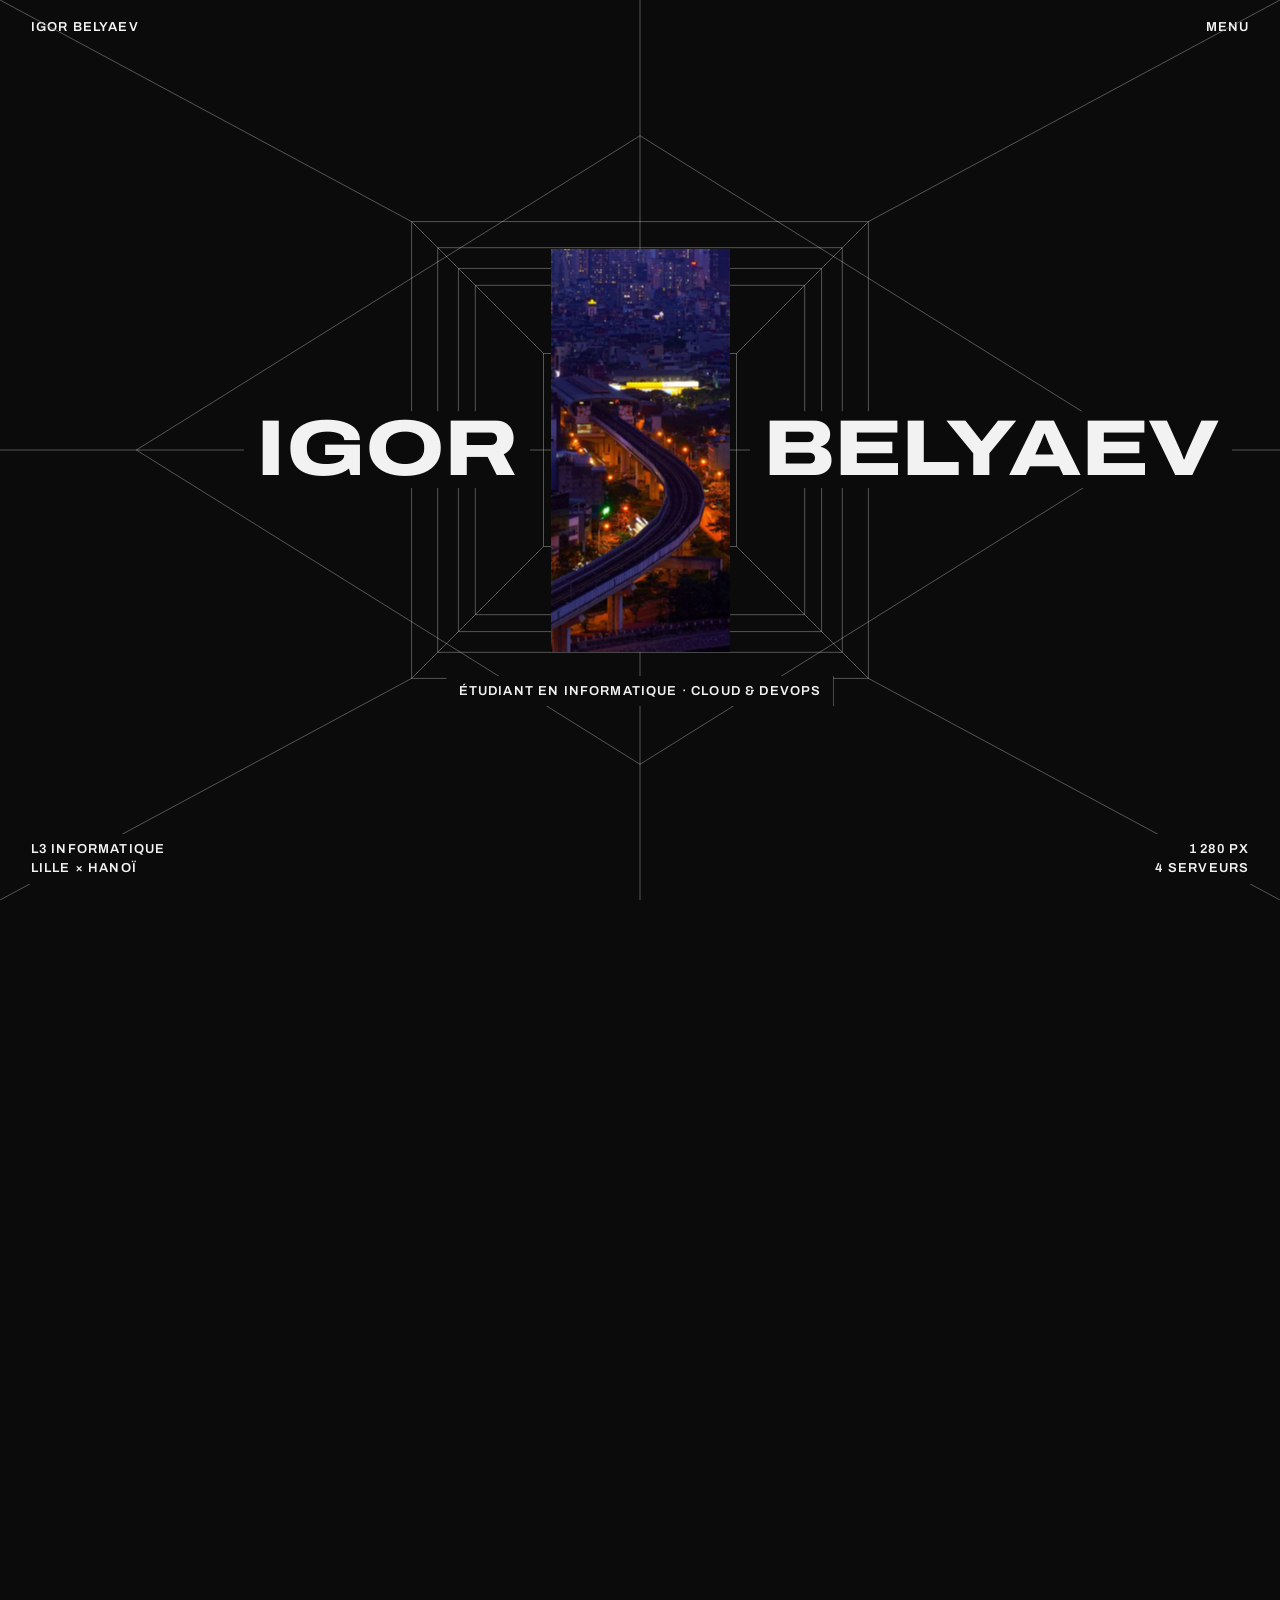
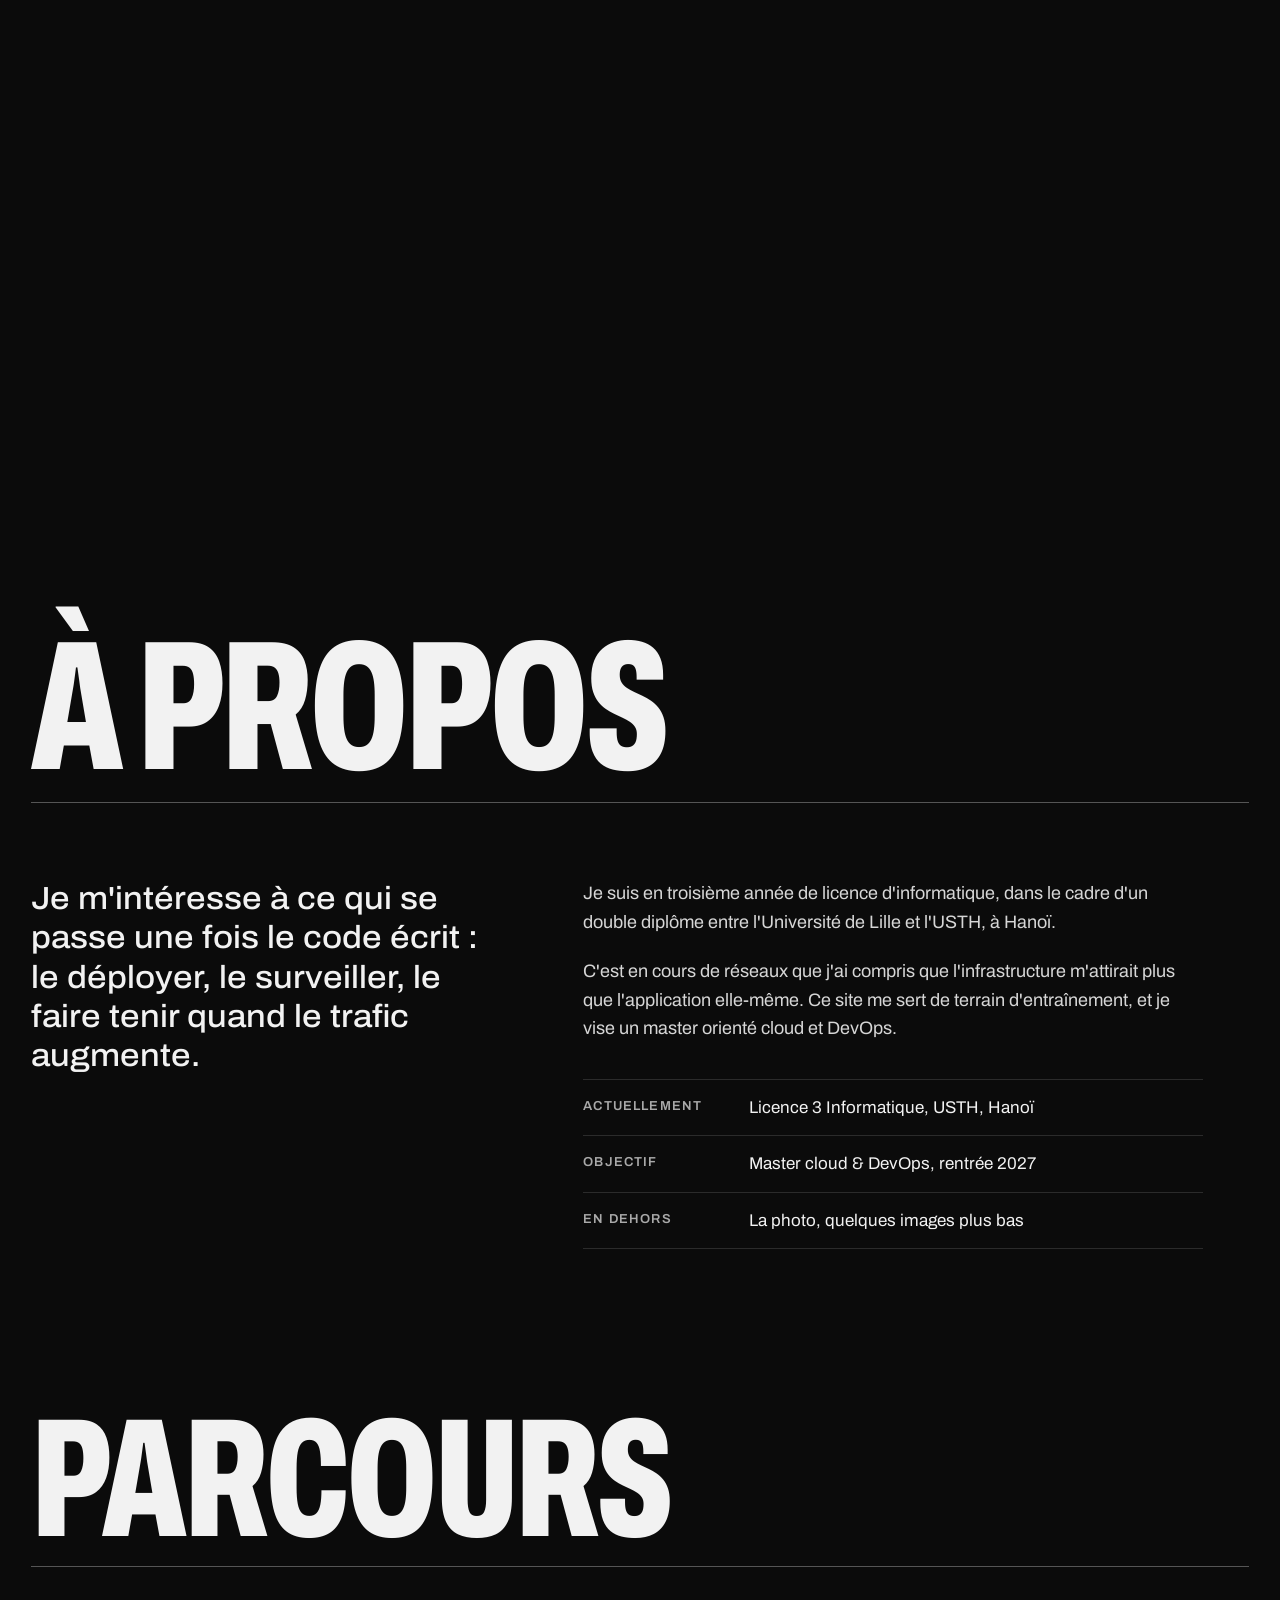
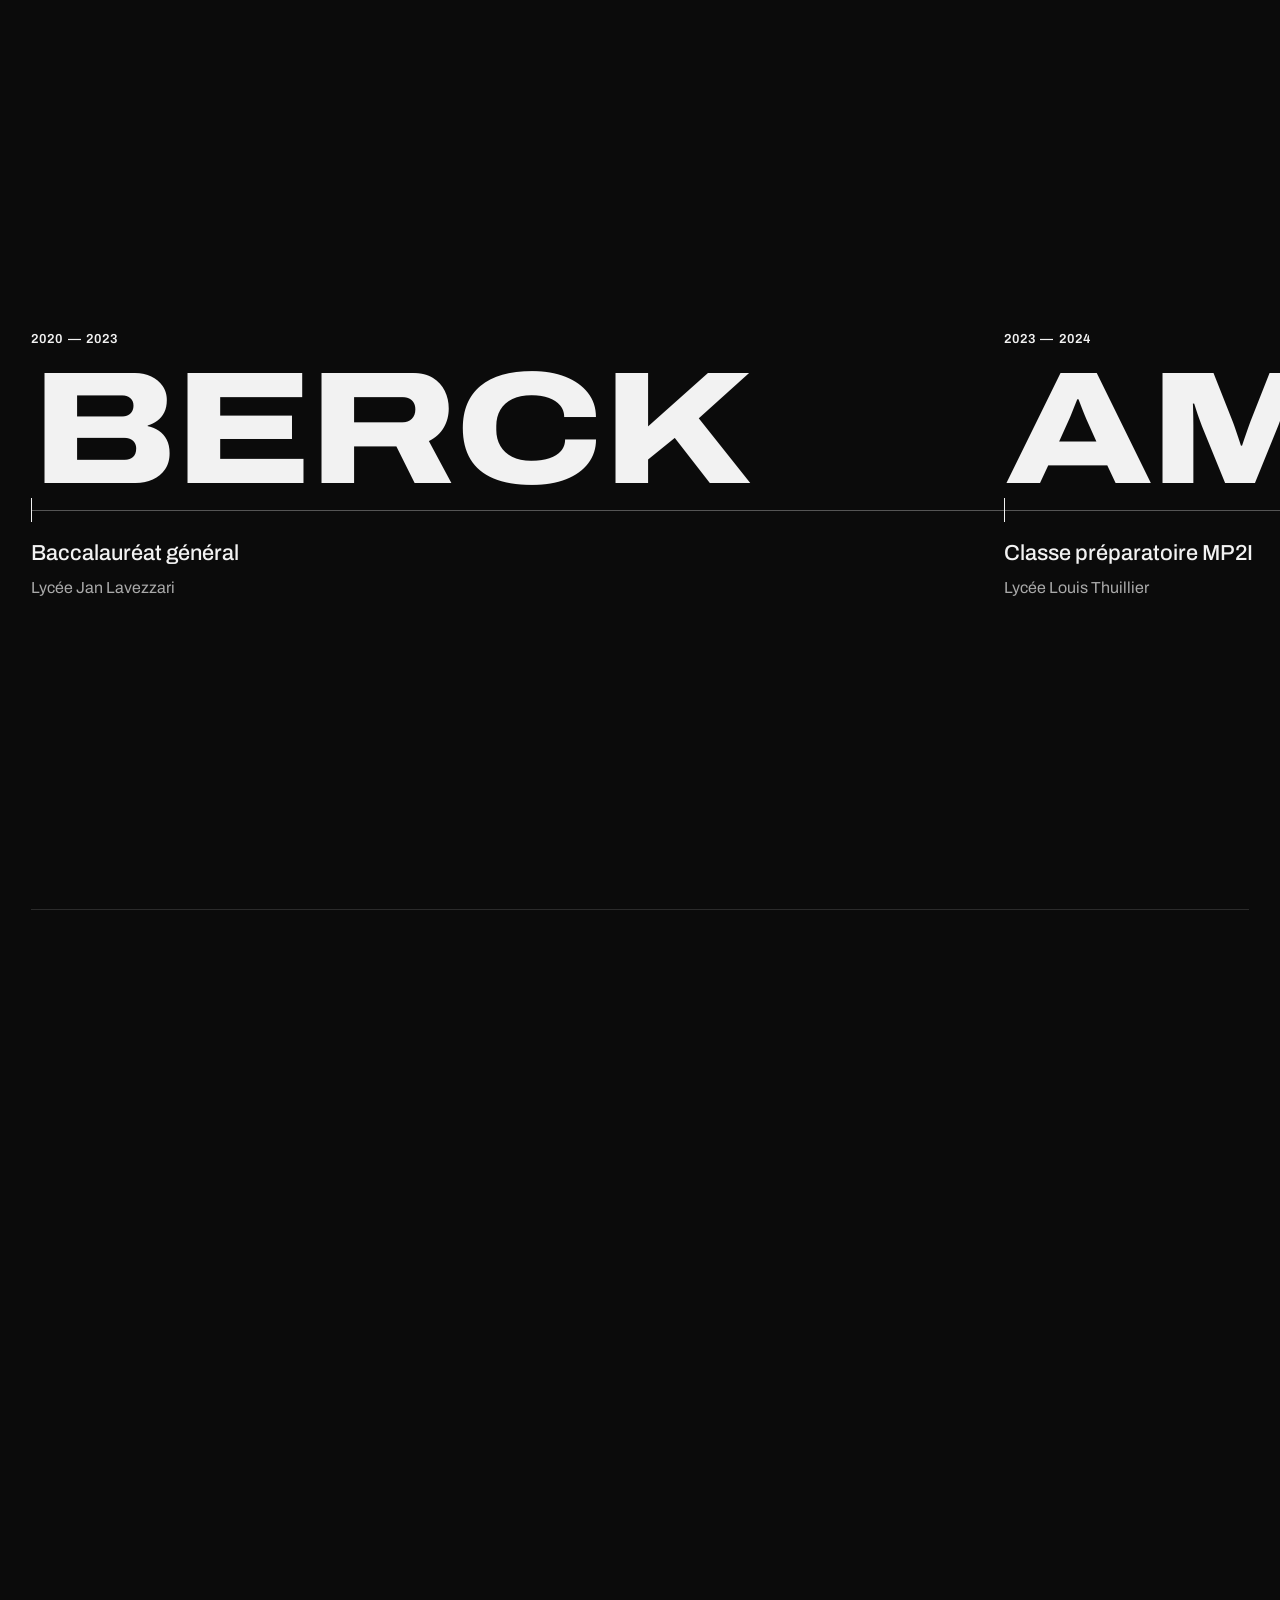
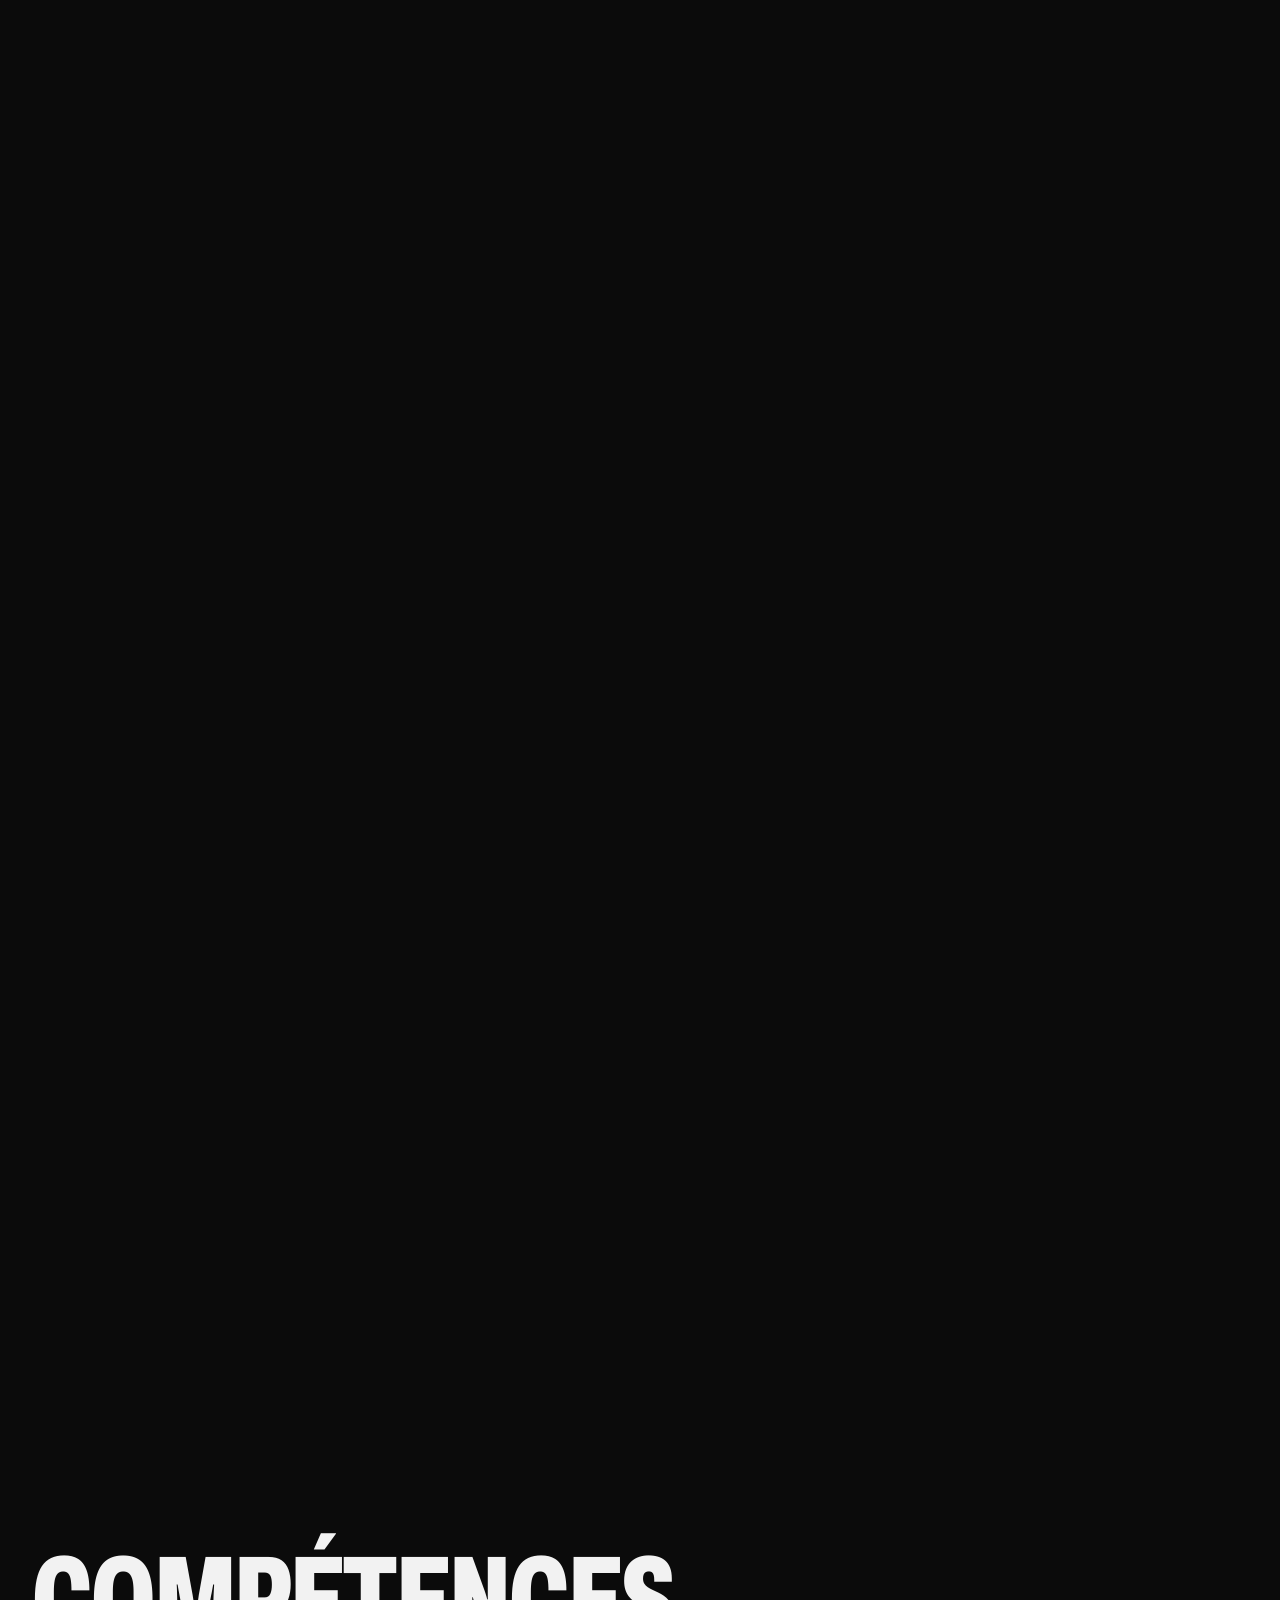
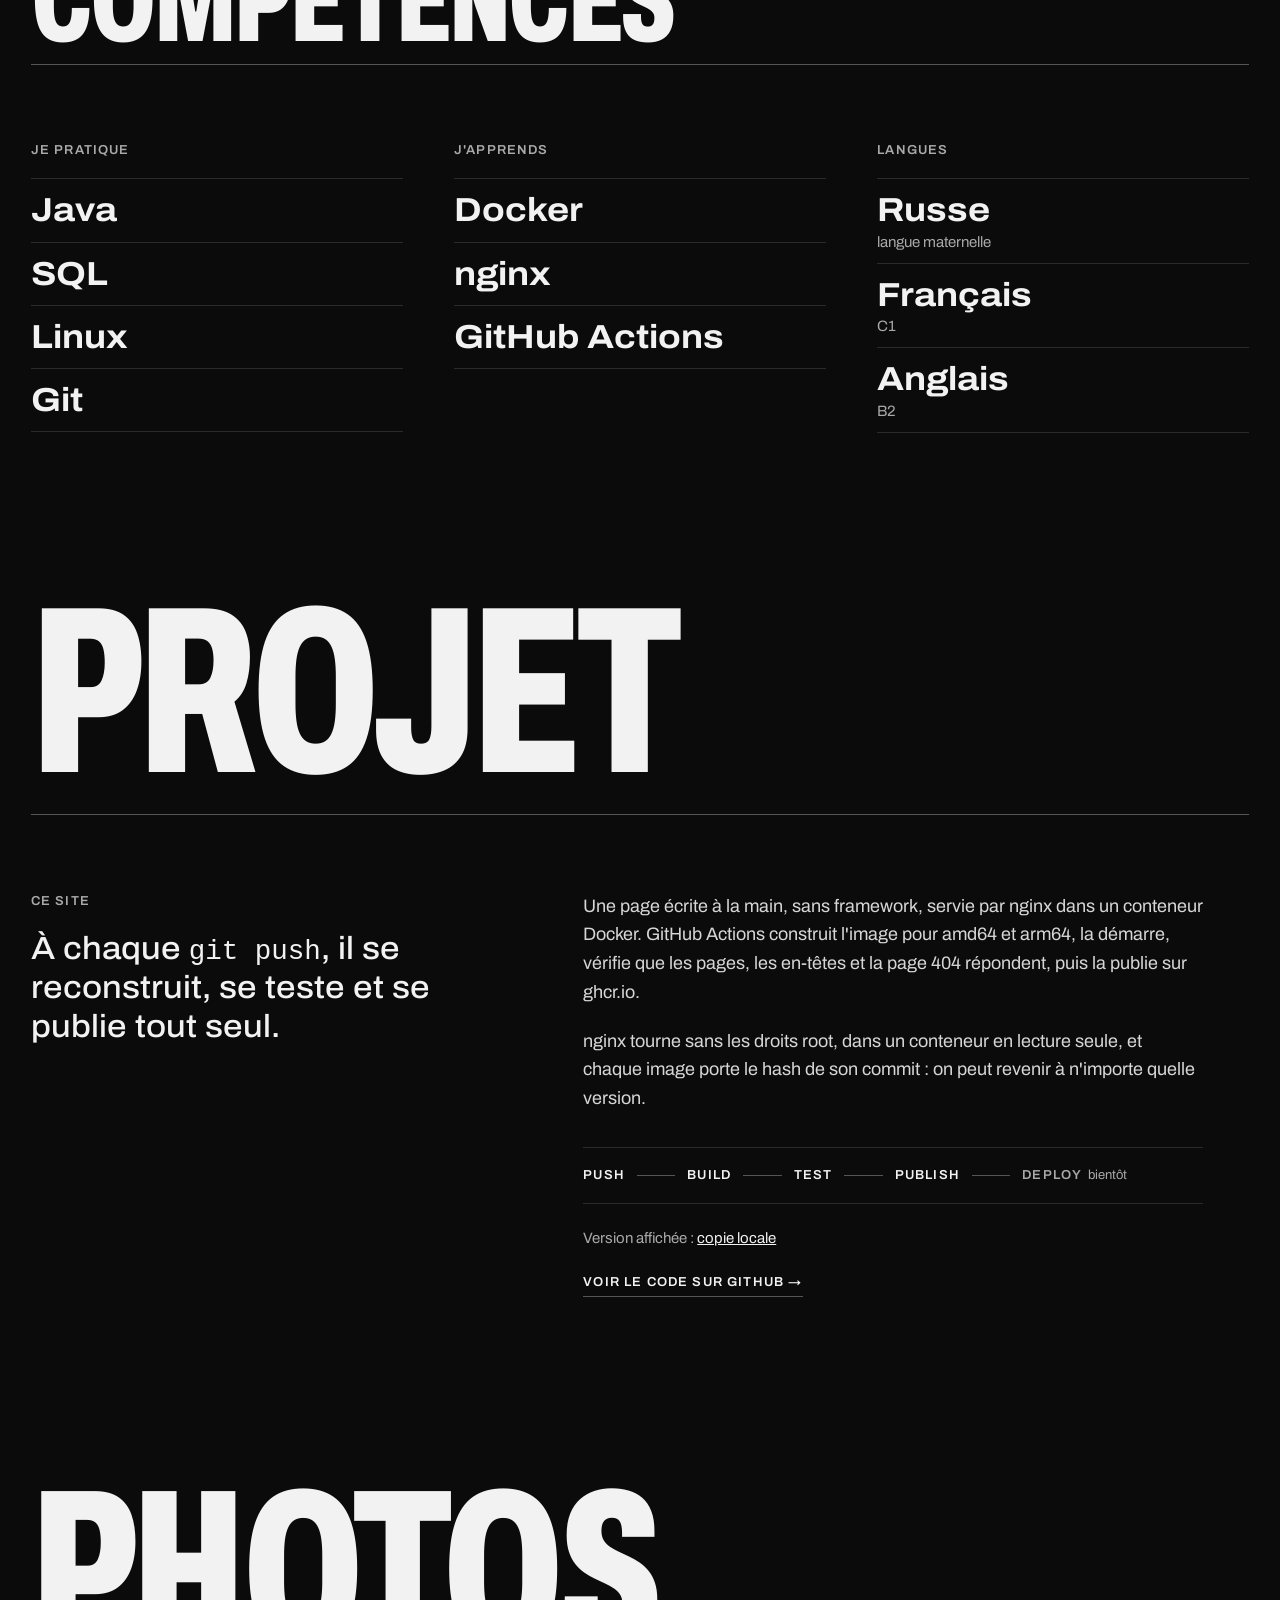
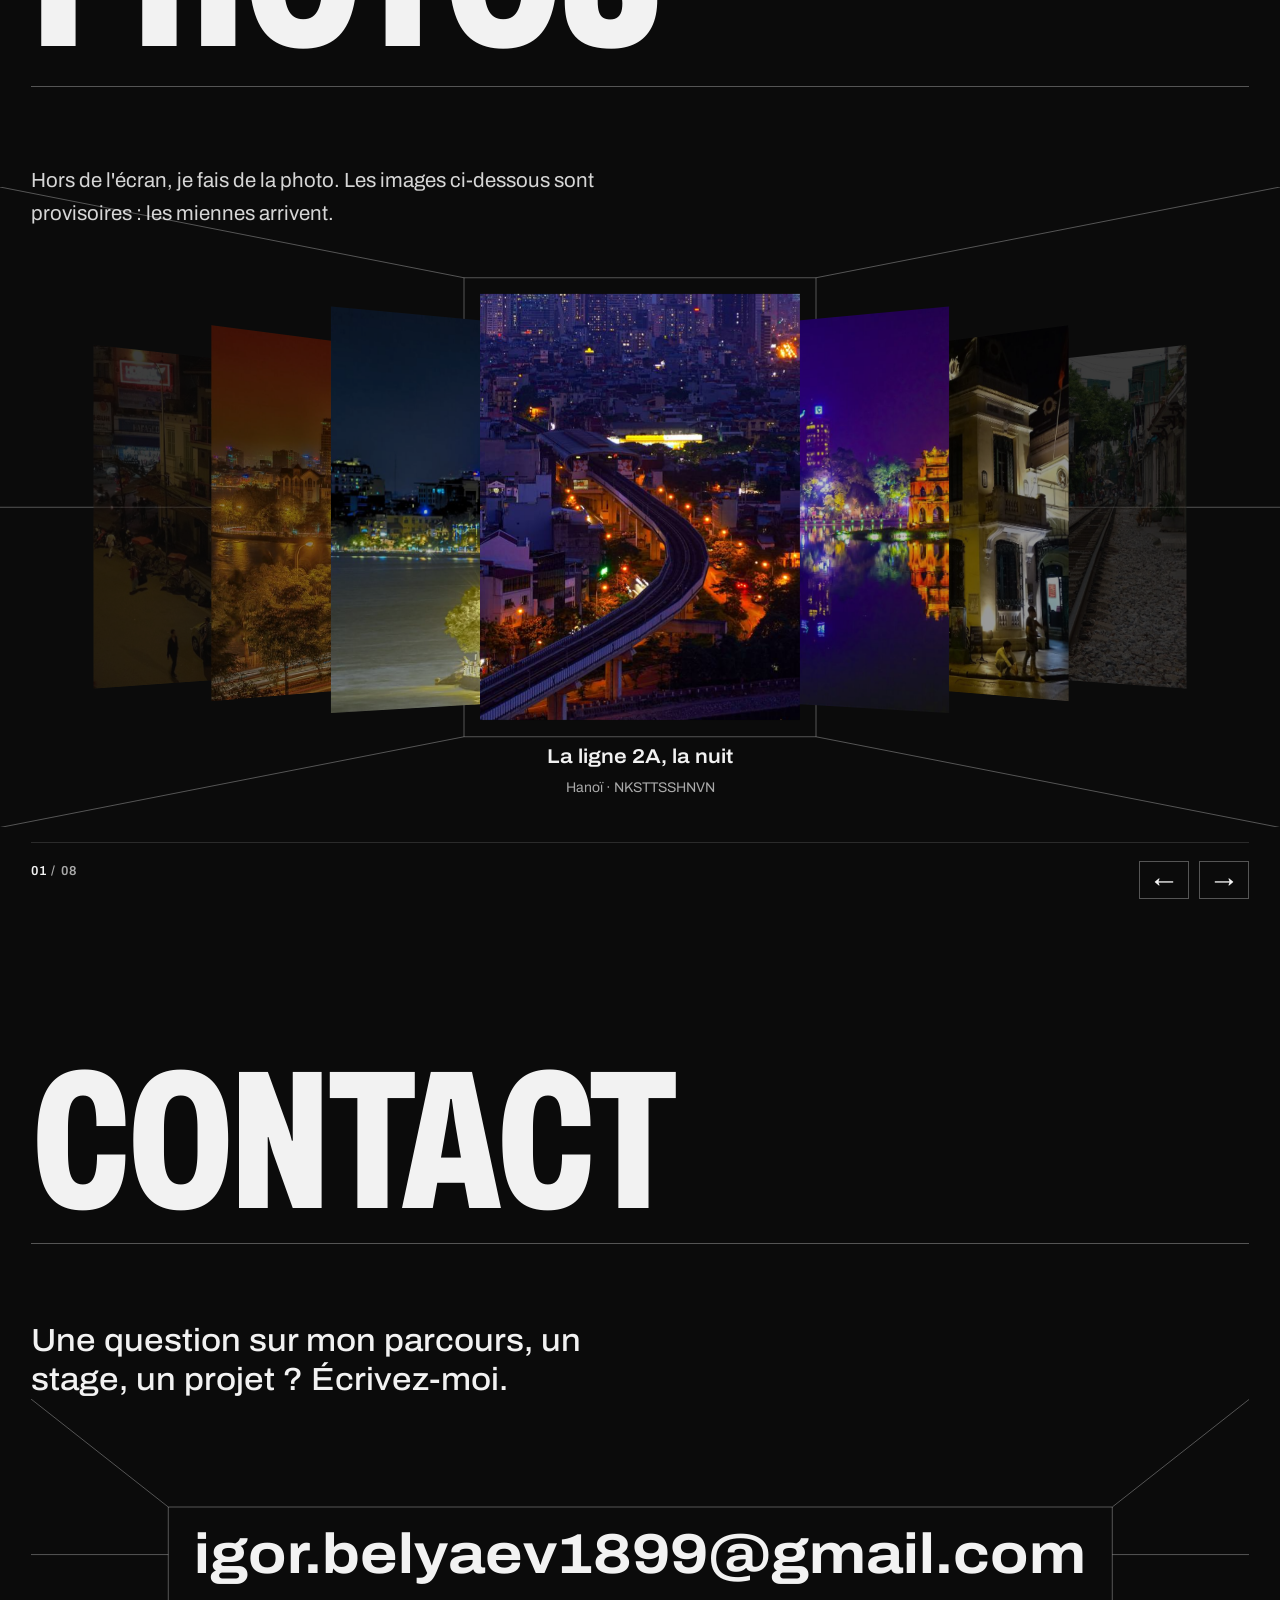
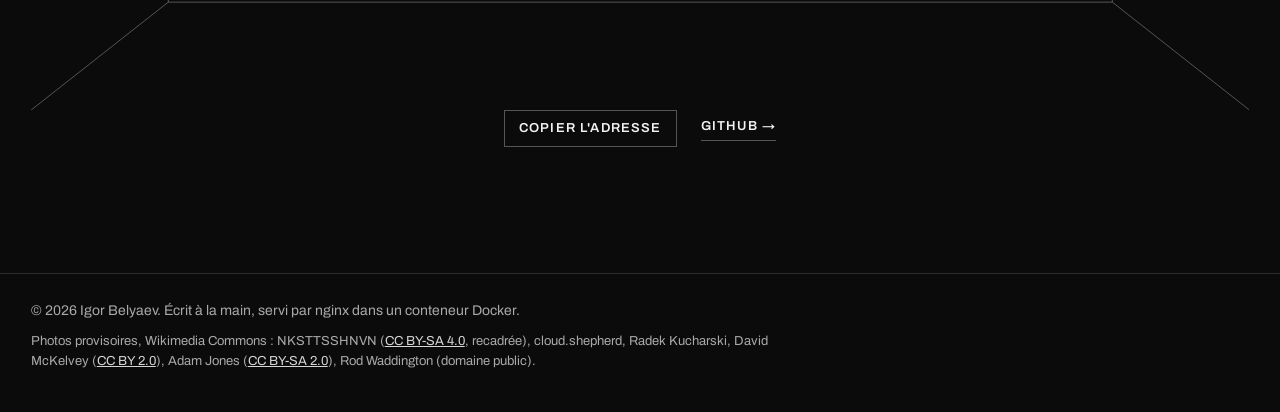
==== commit 68683498: "Design sombre, une seule direction : le couloir en perspective - Une seule police (Archivo), noir, b" ====
--- a/site/index.html
+++ b/site/index.html
@@ -7,183 +7,228 @@
   <meta name="description" content="Igor Belyaev, étudiant en troisième année d'informatique (Université de Lille et USTH, Hanoï), en route vers le cloud et le DevOps.">
   <link rel="preconnect" href="https://fonts.googleapis.com">
   <link rel="preconnect" href="https://fonts.gstatic.com" crossorigin>
-  <link href="https://fonts.googleapis.com/css2?family=Archivo:wdth,wght@100..125,400..800&family=Bodoni+Moda:ital,opsz,wght@0,6..96,400;1,6..96,400&display=swap" rel="stylesheet">
+  <link href="https://fonts.googleapis.com/css2?family=Archivo:wdth,wght@62..125,100..900&display=swap" rel="stylesheet">
   <link rel="stylesheet" href="css/style.css">
+  <script src="js/boot.js"></script>
 </head>
 <body>
 
+  <a class="skip" href="#apropos">Aller au contenu</a>
   <div class="dot" aria-hidden="true"></div>
 
-  <a href="#top" class="fixed tl">Igor Belyaev</a>
-  <a href="#contact" class="fixed tr">Contact</a>
-
-  <!-- filtre « liquide » pour la transition entre les photos du ruban -->
-  <svg class="defs" aria-hidden="true">
-    <filter id="liquid">
-      <feTurbulence type="fractalNoise" baseFrequency="0.012 0.028" numOctaves="2" seed="4" result="noise"/>
-      <feDisplacementMap id="liquid-map" in="SourceGraphic" in2="noise" scale="0" xChannelSelector="R" yChannelSelector="G"/>
-    </filter>
-  </svg>
+  <header class="bar">
+    <a href="#top">Igor Belyaev</a>
+    <button class="menu-button" aria-expanded="false" aria-controls="menu">Menu</button>
+  </header>
+
+  <nav id="menu" class="menu" aria-label="Sections">
+    <ul>
+      <li><a href="#apropos">À propos</a></li>
+      <li><a href="#parcours">Parcours</a></li>
+      <li><a href="#competences">Compétences</a></li>
+      <li><a href="#projet">Projet</a></li>
+      <li><a href="#photos">Photos</a></li>
+      <li><a href="#contact">Contact</a></li>
+    </ul>
+    <p class="menu-foot">
+      <a href="mailto:igor.belyaev1899@gmail.com">igor.belyaev1899@gmail.com</a>
+      <a href="https://github.com/rogirouge">GitHub</a>
+    </p>
+  </nav>
 
   <main id="top">
 
-    <!-- Couverture : lignes de perspective, une photo au centre, le nom par-dessus -->
-    <section class="cover">
-      <svg class="lines" aria-hidden="true"></svg>
-
-      <figure class="card">
-        <img src="img/hero-sm.jpg" alt="Ligne de métro aérienne à Hanoï, la nuit">
-        <img src="img/photos/p1.jpg" alt="">
-        <img src="img/photos/p3.jpg" alt="">
-        <img src="img/photos/p6.jpg" alt="">
-      </figure>
-
-      <h1 class="name">Igor Belyaev</h1>
-      <p class="role">Étudiant en informatique · Cloud &amp; DevOps</p>
-
-      <p class="corner bl">Lille → Hanoï<br><span class="muted">Faire défiler</span></p>
-      <p class="corner bc" aria-hidden="true"><b id="vw">1 440</b> px de large&nbsp;: <span id="scale-text">4 serveurs, un CDN et de la supervision.</span></p>
-      <p class="corner br"><a href="https://github.com/rogirouge">GitHub</a> / <a href="#contact">Contact</a></p>
-    </section>
-
-    <!-- Ruban : les mots défilent sur le côté pendant qu'on fait défiler la page -->
-    <section class="ribbon" aria-label="Sommaire">
-      <div class="stage">
-        <div class="morph">
-          <img src="img/hero-sm.jpg" alt="">
-          <img src="img/photos/p3.jpg" alt="">
-          <img src="img/photos/p4.jpg" alt="">
-          <img src="img/photos/p6.jpg" alt="">
-          <img src="img/photos/p1.jpg" alt="">
-          <img src="img/contact-sm.jpg" alt="">
-        </div>
-        <nav class="track">
-          <a href="#apropos">À propos</a>
-          <a href="#parcours">Parcours</a>
-          <a href="#competences">Compétences</a>
-          <a href="#projet">Projet</a>
-          <a href="#photo">Photographie</a>
-          <a href="#contact">Contact</a>
-        </nav>
-        <p class="stage-note">L3 informatique · Université de Lille × USTH</p>
-      </div>
-    </section>
-
-    <section id="apropos" class="block">
-      <h2>À propos</h2>
-      <div class="cols">
+    <!-- Couverture : un couloir en perspective, une photo au bout.
+         En faisant défiler, on avance dans le couloir jusqu'à la photo. -->
+    <section class="hero">
+      <div class="hero-stage">
+        <figure class="hero-card">
+          <img src="img/hero-sm.jpg" srcset="img/hero-sm.jpg 1400w, img/hero.jpg 2400w" sizes="100vw"
+               alt="Ligne de métro aérienne à Hanoï, la nuit">
+        </figure>
+        <svg class="hero-lines" aria-hidden="true"></svg>
+        <h1 class="hero-name">
+          <span class="w w1"><span>Igor</span></span>
+          <span class="w w2"><span>Belyaev</span></span>
+        </h1>
+        <p class="hero-role">Étudiant en informatique · Cloud &amp; DevOps</p>
+        <p class="hero-corner hero-bl">L3 Informatique<br>Lille × Hanoï</p>
+        <p class="hero-corner hero-br" title="Élargissez la fenêtre : l'infrastructure suit.">
+          <span id="vw">1 440</span> px<br><span id="servers">5 serveurs</span>
+        </p>
+      </div>
+    </section>
+
+    <section id="apropos" class="section">
+      <h2 class="giant"><span>À propos</span></h2>
+      <div class="grid">
         <p class="lead">Je m'intéresse à ce qui se passe une fois le code écrit&nbsp;: le déployer, le surveiller, le faire tenir quand le trafic augmente.</p>
-        <div class="text">
+        <div class="body">
           <p>Je suis en troisième année de licence d'informatique, dans le cadre d'un double diplôme entre
-            l'Université de Lille et l'USTH, à Hanoï. Avant, il y a eu le bac à Berck, une prépa MP2I à Amiens
-            et deux années de licence à Lille.</p>
+            l'Université de Lille et l'USTH, à Hanoï.</p>
           <p>C'est en cours de réseaux que j'ai compris que l'infrastructure m'attirait plus que l'application elle-même.
-            Je vise un master orienté cloud et DevOps.</p>
-          <p>En dehors de l'écran, je fais de la photo. Quelques images plus bas.</p>
-        </div>
-      </div>
-    </section>
-
-    <section id="parcours" class="block">
-      <h2>Parcours</h2>
-      <ol class="rows">
-        <li><span class="when">2026 – 2027</span><span class="what">Licence 3 Informatique, double diplôme</span><span class="where">Université de Lille × USTH, Hanoï</span></li>
-        <li><span class="when">2025 – 2026</span><span class="what">Licence 2 Informatique</span><span class="where">Université de Lille</span></li>
-        <li><span class="when">2024 – 2025</span><span class="what">Licence 1 Informatique – Mathématiques</span><span class="where">Université de Lille</span></li>
-        <li><span class="when">2023 – 2024</span><span class="what">CPGE MP2I</span><span class="where">Lycée Louis Thuillier, Amiens</span></li>
-        <li><span class="when">2020 – 2023</span><span class="what">Baccalauréat général</span><span class="where">Lycée Jan Lavezzari, Berck</span></li>
-      </ol>
-    </section>
-
-    <section id="competences" class="block">
-      <h2>Compétences</h2>
+            Ce site me sert de terrain d'entraînement, et je vise un master orienté cloud et DevOps.</p>
+          <dl class="facts">
+            <div><dt>Actuellement</dt><dd>Licence 3 Informatique, USTH, Hanoï</dd></div>
+            <div><dt>Objectif</dt><dd>Master cloud &amp; DevOps, rentrée 2027</dd></div>
+            <div><dt>En dehors</dt><dd>La photo, quelques images plus bas</dd></div>
+          </dl>
+        </div>
+      </div>
+    </section>
+
+    <!-- Parcours : les villes défilent sur le côté pendant qu'on fait défiler la page -->
+    <section id="parcours" class="journey">
+      <div class="head"><h2 class="giant"><span>Parcours</span></h2></div>
+      <div class="journey-pin">
+        <div class="journey-stage">
+          <ol class="journey-track">
+            <li class="stop">
+              <span class="stop-years">2020 — 2023</span>
+              <span class="stop-city">Berck</span>
+              <span class="stop-what">Baccalauréat général</span>
+              <span class="stop-where">Lycée Jan Lavezzari</span>
+            </li>
+            <li class="stop">
+              <span class="stop-years">2023 — 2024</span>
+              <span class="stop-city">Amiens</span>
+              <span class="stop-what">Classe préparatoire MP2I</span>
+              <span class="stop-where">Lycée Louis Thuillier</span>
+            </li>
+            <li class="stop">
+              <span class="stop-years">2024 — 2026</span>
+              <span class="stop-city">Lille</span>
+              <span class="stop-what">Licence 1 Informatique – Mathématiques, puis Licence 2 Informatique</span>
+              <span class="stop-where">Université de Lille</span>
+            </li>
+            <li class="stop">
+              <span class="stop-years">2026 — 2027</span>
+              <span class="stop-city">Hanoï</span>
+              <span class="stop-what">Licence 3 Informatique, double diplôme</span>
+              <span class="stop-where">Université de Lille × USTH</span>
+            </li>
+            <li class="stop stop-next">
+              <span class="stop-years">2027 —</span>
+              <span class="stop-city">Master</span>
+              <span class="stop-what">La suite&nbsp;: un master orienté cloud et DevOps</span>
+              <span class="stop-where">Candidatures en préparation</span>
+            </li>
+          </ol>
+          <div class="journey-progress" aria-hidden="true"><span></span></div>
+        </div>
+      </div>
+    </section>
+
+    <section id="competences" class="section">
+      <h2 class="giant"><span>Compétences</span></h2>
       <div class="skills">
         <div>
-          <h3>Je pratique</h3>
-          <p class="big">Java<br>SQL<br>Linux<br>Git</p>
-        </div>
-        <div>
-          <h3>J'apprends</h3>
-          <p class="big">Docker<br>nginx<br>GitHub Actions</p>
-        </div>
-        <div>
-          <h3>Langues</h3>
-          <p class="big">Russe <em>natif</em><br>Français <em>C1</em><br>Anglais <em>B2</em></p>
-        </div>
-      </div>
-    </section>
-
-    <section id="projet" class="block">
-      <h2>Projet</h2>
-      <div class="cols">
-        <div>
-          <h3>Ce site</h3>
-          <p class="steps">push <span>→</span> build <span>→</span> test <span>→</span> publish <span>→</span> <i>deploy</i></p>
-        </div>
-        <div class="text">
+          <h3 class="label">Je pratique</h3>
+          <ul class="skill-list"><li>Java</li><li>SQL</li><li>Linux</li><li>Git</li></ul>
+        </div>
+        <div>
+          <h3 class="label">J'apprends</h3>
+          <ul class="skill-list"><li>Docker</li><li>nginx</li><li>GitHub Actions</li></ul>
+        </div>
+        <div>
+          <h3 class="label">Langues</h3>
+          <ul class="skill-list">
+            <li>Russe <small>langue maternelle</small></li>
+            <li>Français <small>C1</small></li>
+            <li>Anglais <small>B2</small></li>
+          </ul>
+        </div>
+      </div>
+    </section>
+
+    <section id="projet" class="section">
+      <h2 class="giant"><span>Projet</span></h2>
+      <div class="grid">
+        <div>
+          <h3 class="label">Ce site</h3>
+          <p class="lead">À chaque <code>git push</code>, il se reconstruit, se teste et se publie tout seul.</p>
+        </div>
+        <div class="body">
           <p>Une page écrite à la main, sans framework, servie par nginx dans un conteneur Docker.
-            À chaque <code>git push</code>, GitHub Actions construit l'image pour amd64 et arm64, la démarre,
-            vérifie que les pages, les en-têtes et la page 404 répondent, puis la publie sur ghcr.io.</p>
+            GitHub Actions construit l'image pour amd64 et arm64, la démarre, vérifie que les pages,
+            les en-têtes et la page 404 répondent, puis la publie sur ghcr.io.</p>
           <p>nginx tourne sans les droits root, dans un conteneur en lecture seule, et chaque image porte le hash
-            de son commit. Prochaine étape&nbsp;: le déploiement automatique sur un serveur Oracle Cloud.</p>
-          <p><a class="link" href="https://github.com/rogirouge/portfolio">Voir le code</a></p>
-        </div>
-      </div>
-    </section>
-
-    <section id="photo" class="block">
-      <h2>Photographie</h2>
-      <div class="cf" tabindex="0" aria-roledescription="carrousel" aria-label="Photographies">
+            de son commit&nbsp;: on peut revenir à n'importe quelle version.</p>
+          <ol class="pipeline" aria-label="Étapes du pipeline">
+            <li>push</li><li>build</li><li>test</li><li>publish</li><li class="soon">deploy <small>bientôt</small></li>
+          </ol>
+          <p class="version">Version affichée&nbsp;: <a href="https://github.com/rogirouge/portfolio/commits/main" data-version>copie locale</a></p>
+          <p><a class="arrow" href="https://github.com/rogirouge/portfolio">Voir le code sur GitHub</a></p>
+        </div>
+      </div>
+    </section>
+
+    <section id="photos" class="section">
+      <h2 class="giant"><span>Photos</span></h2>
+      <p class="intro">Hors de l'écran, je fais de la photo. Les images ci-dessous sont provisoires&nbsp;: les miennes arrivent.</p>
+
+      <div class="cf" tabindex="0" aria-roledescription="carrousel" aria-label="Photos">
+        <svg class="cf-lines" aria-hidden="true"></svg>
         <figure class="cf-item">
           <img src="img/hero-sm.jpg" alt="Ligne de métro aérienne à Hanoï, la nuit" loading="lazy">
-          <figcaption><b>La ligne 2A, la nuit</b><span>Hanoï · photo provisoire, NKSTTSSHNVN</span></figcaption>
+          <figcaption><b>La ligne 2A, la nuit</b><span>Hanoï · NKSTTSSHNVN</span></figcaption>
         </figure>
         <figure class="cf-item">
           <img src="img/photos/p1.jpg" alt="Le lac Hoàn Kiếm illuminé" loading="lazy">
-          <figcaption><b>Hoàn Kiếm</b><span>Hanoï · photo provisoire, cloud.shepherd</span></figcaption>
+          <figcaption><b>Hoàn Kiếm</b><span>Hanoï · cloud.shepherd</span></figcaption>
         </figure>
         <figure class="cf-item">
           <img src="img/photos/p3.jpg" alt="Rue du vieux quartier de Hanoï, la nuit" loading="lazy">
-          <figcaption><b>Vieux quartier</b><span>Hanoï · photo provisoire, Adam Jones</span></figcaption>
+          <figcaption><b>Vieux quartier</b><span>Hanoï · Adam Jones</span></figcaption>
         </figure>
         <figure class="cf-item">
           <img src="img/photos/p4.jpg" alt="Voie ferrée entre les maisons, Train Street" loading="lazy">
-          <figcaption><b>Train Street, le jour</b><span>Hanoï · photo provisoire, Radek Kucharski</span></figcaption>
+          <figcaption><b>Train Street, le jour</b><span>Hanoï · Radek Kucharski</span></figcaption>
         </figure>
         <figure class="cf-item">
           <img src="img/contact-sm.jpg" alt="Un train passe dans Train Street, le soir" loading="lazy">
-          <figcaption><b>Train Street, le soir</b><span>Hanoï · photo provisoire, Rod Waddington</span></figcaption>
+          <figcaption><b>Train Street, le soir</b><span>Hanoï · Rod Waddington</span></figcaption>
         </figure>
         <figure class="cf-item">
           <img src="img/photos/p6.jpg" alt="Carrefour animé du vieux quartier" loading="lazy">
-          <figcaption><b>Carrefour</b><span>Hanoï · photo provisoire, David McKelvey</span></figcaption>
+          <figcaption><b>Carrefour</b><span>Hanoï · David McKelvey</span></figcaption>
         </figure>
         <figure class="cf-item">
           <img src="img/photos/p2.jpg" alt="Hanoï vu d'en haut, la nuit" loading="lazy">
-          <figcaption><b>Au bord du lac</b><span>Hanoï · photo provisoire, cloud.shepherd</span></figcaption>
+          <figcaption><b>Au bord du lac</b><span>Hanoï · cloud.shepherd</span></figcaption>
         </figure>
         <figure class="cf-item">
           <img src="img/photos/p7.jpg" alt="Lumières de Hanoï, la nuit" loading="lazy">
-          <figcaption><b>Lumières</b><span>Hanoï · photo provisoire, cloud.shepherd</span></figcaption>
-        </figure>
-      </div>
-      <div class="cf-controls">
-        <button class="cf-prev" aria-label="Photo précédente">←</button>
-        <div class="cf-dots"></div>
-        <button class="cf-next" aria-label="Photo suivante">→</button>
-      </div>
-    </section>
-
-    <section id="contact" class="block contact">
-      <h2>Contact</h2>
-      <a class="mail" href="mailto:igor.belyaev1899@gmail.com">igor.belyaev1899<wbr>@gmail.com</a>
-      <p class="contact-links"><a class="link" href="https://github.com/rogirouge">GitHub</a></p>
+          <figcaption><b>Lumières</b><span>Hanoï · cloud.shepherd</span></figcaption>
+        </figure>
+      </div>
+
+      <div class="cf-bar">
+        <p class="cf-count label" aria-live="polite"><b>01</b> / 08</p>
+        <div class="cf-nav">
+          <button class="cf-prev" aria-label="Photo précédente">←</button>
+          <button class="cf-next" aria-label="Photo suivante">→</button>
+        </div>
+      </div>
+    </section>
+
+    <section id="contact" class="section contact">
+      <h2 class="giant"><span>Contact</span></h2>
+      <p class="lead">Une question sur mon parcours, un stage, un projet&nbsp;? Écrivez-moi.</p>
+      <div class="mail-box">
+        <svg class="mail-lines" aria-hidden="true"></svg>
+        <a class="mail" href="mailto:igor.belyaev1899@gmail.com">igor.belyaev1899<wbr>@gmail.com</a>
+      </div>
+      <p class="contact-links">
+        <button class="copy" hidden>Copier l'adresse</button>
+        <a class="arrow" href="https://github.com/rogirouge">GitHub</a>
+      </p>
     </section>
 
   </main>
 
   <footer class="footer">
-    <p>© 2026 Igor Belyaev</p>
+    <p>© 2026 Igor Belyaev. Écrit à la main, servi par nginx dans un conteneur Docker.</p>
     <p class="credits">Photos provisoires, Wikimedia Commons&nbsp;:
       NKSTTSSHNVN (<a href="https://creativecommons.org/licenses/by-sa/4.0/deed.fr">CC BY-SA 4.0</a>, recadrée),
       cloud.shepherd, Radek Kucharski, David McKelvey (<a href="https://creativecommons.org/licenses/by/2.0/deed.fr">CC BY 2.0</a>),
--- a/site/css/style.css
+++ b/site/css/style.css
@@ -1,15 +1,25 @@
 :root {
-  --black: #0c0c0c;
-  --white: #f1efea;
-  --grey: #8a8780;
-  --dim: #4a4844;
-  --line: rgba(241, 239, 234, .38);
-  --rule: rgba(241, 239, 234, .16);
-
-  --wide: Archivo, "Helvetica Neue", Arial, sans-serif;
-  --serif: "Bodoni Moda", Didot, "Times New Roman", serif;
-
+  --bg: #0b0b0b;
+  --fg: #f2f2f2;
+  --text: #d6d6d6;
+  --muted: #a9a9a9;
+  --line: rgba(242, 242, 242, .32);
+  --rule: rgba(242, 242, 242, .14);
+
+  --font: Archivo, "Helvetica Neue", Arial, sans-serif;
   --ease: cubic-bezier(.22, .61, .36, 1);
+
+  --gutter: clamp(16px, 2.4vw, 32px);
+  --max: 1480px;
+
+  /* carte de la couverture et écart avec le nom */
+  --cw: clamp(120px, 14vw, 210px);
+  --ch: min(calc(var(--cw) * 2.25), 58svh);
+  --gap: clamp(14px, 1.6vw, 28px);
+  --name: 6.2vw;
+
+  /* largeur d'une photo du carrousel */
+  --pw: clamp(220px, 25vw, 360px);
 }
 
 *, *::before, *::after { box-sizing: border-box; }
@@ -18,21 +28,45 @@
 
 body {
   margin: 0;
-  font-family: var(--wide);
-  font-size: 17px;
+  /* les photos du carrousel débordent sur les côtés : on coupe au bord de la fenêtre,
+     sinon les téléphones dézooment toute la page */
+  overflow-x: clip;
+  font-family: var(--font);
+  font-size: 18px;
   line-height: 1.6;
-  color: var(--white);
-  background: var(--black);
+  color: var(--text);
+  background: var(--bg);
   -webkit-font-smoothing: antialiased;
 }
 
-a { color: inherit; }
-a:focus-visible, button:focus-visible, .cf:focus-visible { outline: 1px solid var(--white); outline-offset: 4px; }
-::selection { background: var(--white); color: var(--black); }
-
-h1, h2, h3, p, figure { margin: 0; }
-
-.defs { position: absolute; width: 0; height: 0; }
+a { color: var(--fg); }
+button { font: inherit; color: inherit; }
+a:focus-visible, button:focus-visible, .cf:focus-visible { outline: 1px solid var(--fg); outline-offset: 4px; }
+::selection { background: var(--fg); color: var(--bg); }
+
+h1, h2, h3, p, figure, dl, dd { margin: 0; }
+
+code { font-family: ui-monospace, Menlo, Consolas, monospace; font-size: .86em; }
+
+/* petits libellés en capitales */
+.label, .bar, .hero-corner, .hero-role, .stop-years, .pipeline li, .arrow, .copy, .menu-foot, .cf-count {
+  font-size: 13px;
+  font-weight: 600;
+  line-height: 1.45;
+  letter-spacing: .09em;
+  text-transform: uppercase;
+}
+
+.skip {
+  position: absolute;
+  top: -100px;
+  left: var(--gutter);
+  z-index: 100;
+  padding: 8px 14px;
+  background: var(--fg);
+  color: var(--bg);
+}
+.skip:focus { top: 12px; }
 
 /* ---------- Point qui suit la souris ---------- */
 
@@ -40,409 +74,516 @@
   position: fixed;
   top: 0;
   left: 0;
-  z-index: 100;
+  z-index: 90;
   width: 12px;
   height: 12px;
   margin: -6px 0 0 -6px;
   border-radius: 50%;
-  background: var(--white);
+  background: #fff;
   pointer-events: none;
   mix-blend-mode: difference;
   opacity: 0;
   transition: width .3s var(--ease), height .3s var(--ease), margin .3s var(--ease), opacity .3s;
 }
 .dot.on { opacity: 1; }
-.dot.big { width: 44px; height: 44px; margin: -22px 0 0 -22px; }
-
+.dot.big { width: 46px; height: 46px; margin: -23px 0 0 -23px; }
 @media (hover: none) { .dot { display: none; } }
 
-/* ---------- Coins fixes ---------- */
-
-.fixed {
+/* ---------- Barre fixe ---------- */
+
+.bar {
   position: fixed;
-  top: 18px;
-  z-index: 50;
-  font-size: 11px;
-  font-weight: 600;
-  letter-spacing: .08em;
+  top: 0;
+  left: 0;
+  right: 0;
+  z-index: 60;
+  display: flex;
+  justify-content: space-between;
+  align-items: center;
+  padding: 18px var(--gutter);
+  color: #fff;
+  mix-blend-mode: difference;
+  pointer-events: none;
+}
+.bar a, .bar button { pointer-events: auto; text-decoration: none; color: #fff; }
+.menu-button { padding: 0; border: 0; background: none; letter-spacing: inherit; text-transform: inherit; font-weight: inherit; cursor: pointer; }
+
+/* ---------- Menu plein écran ---------- */
+
+.menu {
+  position: fixed;
+  inset: 0;
+  z-index: 55;
+  display: flex;
+  flex-direction: column;
+  justify-content: center;
+  padding: 70px var(--gutter);
+  background: var(--bg);
+  opacity: 0;
+  visibility: hidden;
+  transition: opacity .4s, visibility .4s;
+}
+.menu-open { overflow: hidden; }
+.menu-open .menu { opacity: 1; visibility: visible; }
+
+.menu ul { margin: 0; padding: 0; list-style: none; }
+.menu li { overflow: hidden; }
+.menu li a {
+  display: inline-block;
+  font-size: min(11vh, 10.5vw);
+  font-weight: 800;
+  font-stretch: 82%;
+  line-height: 1;
+  letter-spacing: -.01em;
   text-transform: uppercase;
   text-decoration: none;
-  mix-blend-mode: difference;
-}
-.tl { left: 22px; }
-.tr { right: 22px; }
+  transform: translateY(105%);
+  transition: transform .7s var(--ease), font-stretch .6s var(--ease), color .3s;
+}
+.menu-open .menu li a { transform: none; }
+.menu-open .menu li:nth-child(2) a { transition-delay: .05s, 0s, 0s; }
+.menu-open .menu li:nth-child(3) a { transition-delay: .1s, 0s, 0s; }
+.menu-open .menu li:nth-child(4) a { transition-delay: .15s, 0s, 0s; }
+.menu-open .menu li:nth-child(5) a { transition-delay: .2s, 0s, 0s; }
+.menu-open .menu li:nth-child(6) a { transition-delay: .25s, 0s, 0s; }
+.menu li a:hover, .menu li a:focus-visible { font-stretch: 125%; }
+.menu ul:hover a:not(:hover) { color: #6b6b6b; }
+
+.menu-foot {
+  position: absolute;
+  left: var(--gutter);
+  right: var(--gutter);
+  bottom: 22px;
+  display: flex;
+  justify-content: space-between;
+  gap: 20px;
+}
+.menu-foot a { text-decoration: none; }
+.menu-foot a:hover { text-decoration: underline; }
 
 /* ---------- Couverture ---------- */
 
-.cover {
+.hero { position: relative; }
+.js .hero { height: 230svh; }
+
+.hero-stage {
   position: relative;
-  height: 100vh;
   height: 100svh;
-  min-height: 560px;
+  min-height: 540px;
   overflow: hidden;
-  isolation: isolate;
-}
-
-.lines {
+}
+.js .hero-stage { position: sticky; top: 0; }
+
+.hero-card {
+  position: absolute;
+  top: 50%;
+  left: 50%;
+  width: var(--cw);
+  height: var(--ch);
+  overflow: hidden;
+  z-index: 1;
+  background: #161616;
+  transform: translate(-50%, -50%);
+  animation: card-in 1.1s var(--ease) .15s both;
+}
+.hero-card img { display: block; width: 100%; height: 100%; object-fit: cover; }
+
+@keyframes card-in { from { clip-path: inset(50% 0 50% 0); } to { clip-path: inset(0); } }
+
+.hero-lines {
   position: absolute;
   inset: 0;
   width: 100%;
   height: 100%;
-}
-.lines path {
+  pointer-events: none;
+  animation: lines-in 1.6s var(--ease) both;
+}
+.hero-lines path, .cf-lines path, .mail-lines path {
   fill: none;
   stroke: var(--line);
   stroke-width: 1;
   vector-effect: non-scaling-stroke;
 }
-
-.card {
-  position: absolute;
-  top: 50%;
-  left: 50%;
-  width: clamp(130px, 15vw, 220px);
-  height: min(calc(clamp(130px, 15vw, 220px) * 2.3), 60vh);
-  margin: 0;
-  overflow: hidden;
-  translate: -50% -50%;
-  cursor: pointer;
-}
-.card img {
-  position: absolute;
-  inset: 0;
-  width: 100%;
-  height: 100%;
-  object-fit: cover;
-  opacity: 0;
-  transition: opacity .6s;
-}
-.card img.on { opacity: 1; }
-
-.name {
-  position: absolute;
-  top: 50%;
-  left: 0;
-  right: 0;
-  translate: 0 -62%;
-  font-size: clamp(34px, 7.4vw, 118px);
+@keyframes lines-in { from { opacity: 0; transform: scale(.82); } }
+
+.hero-name {
+  font-size: var(--name);
   font-weight: 800;
   font-stretch: 125%;
-  line-height: 1;
+  line-height: .9;
   letter-spacing: -.01em;
+  text-transform: uppercase;
+  color: var(--fg);
+}
+.w {
+  position: absolute;
+  top: 50%;
+  z-index: 2;
+  overflow: hidden;
+  white-space: nowrap;
+  transform: translateY(-50%);
+}
+/* le fond des textes cache les lignes qui passent dessous */
+.w > span { display: inline-block; padding: .04em .16em; background: var(--bg); }
+.w1 { right: calc(50% + var(--cw) / 2 + var(--gap)); }
+.w2 { left: calc(50% + var(--cw) / 2 + var(--gap)); }
+.w1 > span { animation: from-right 1s var(--ease) .55s both; }
+.w2 > span { animation: from-left 1s var(--ease) .55s both; }
+@keyframes from-right { from { transform: translateX(105%); } }
+@keyframes from-left { from { transform: translateX(-105%); } }
+
+.hero-role {
+  position: absolute;
+  top: calc(50% + var(--ch) / 2 + 24px);
+  left: 50%;
+  z-index: 2;
+  padding: 6px 12px;
+  background: var(--bg);
+  color: var(--fg);
   text-align: center;
+  white-space: nowrap;
+  transform: translateX(-50%);
+  animation: fade-in .8s ease 1s both;
+}
+.hero-corner {
+  position: absolute;
+  bottom: 22px;
+  margin: -6px -10px;
+  padding: 6px 10px;
+  background: var(--bg);
+  color: var(--fg);
+  animation: fade-in .8s ease 1.1s both;
+}
+.hero-bl { left: var(--gutter); }
+.hero-br { right: var(--gutter); text-align: right; }
+@keyframes fade-in { from { opacity: 0; } }
+
+/* ---------- Sections ---------- */
+
+.section, .journey .head {
+  max-width: var(--max);
+  margin: 0 auto;
+  padding-left: var(--gutter);
+  padding-right: var(--gutter);
+}
+.section { padding-top: clamp(110px, 18vh, 200px); }
+.journey { padding-top: clamp(110px, 18vh, 200px); }
+
+.giant {
+  margin-bottom: clamp(40px, 6vw, 90px);
+  padding-bottom: .1em;
+  border-bottom: 1px solid var(--line);
+  font-size: 8.5vw; /* ajusté à la largeur par main.js */
+  font-weight: 800;
+  font-stretch: 125%;
+  line-height: .82;
+  letter-spacing: -.02em;
   text-transform: uppercase;
   white-space: nowrap;
-  mix-blend-mode: difference;
-  pointer-events: none;
-}
-
-.role {
-  position: absolute;
-  top: calc(50% + clamp(18px, 3vw, 46px));
-  left: 0;
-  right: 0;
-  font-size: clamp(9px, 1vw, 12px);
+  color: var(--fg);
+}
+.giant span { display: inline-block; }
+
+.grid {
+  display: grid;
+  grid-template-columns: minmax(0, 5fr) minmax(0, 7fr);
+  gap: clamp(32px, 6vw, 110px);
+  align-items: start;
+}
+
+.lead {
+  font-size: clamp(24px, 2.5vw, 36px);
   font-weight: 500;
-  letter-spacing: .1em;
-  text-align: center;
-  text-transform: uppercase;
-  mix-blend-mode: difference;
-  pointer-events: none;
-}
-
-.corner {
-  position: absolute;
-  bottom: 20px;
-  font-size: 11px;
-  font-weight: 600;
-  line-height: 1.5;
-  letter-spacing: .08em;
-  text-transform: uppercase;
-}
-.corner a { text-decoration: none; }
-.corner a:hover { text-decoration: underline; }
-.bl { left: 22px; }
-.br { right: 22px; }
-.bc {
-  left: 50%;
-  translate: -50% 0;
-  max-width: 46vw;
-  color: var(--grey);
-  font-weight: 500;
-  text-align: center;
-  text-transform: none;
-  letter-spacing: .02em;
-}
-.bc b { color: var(--white); font-weight: 600; }
-.muted { color: var(--grey); }
-
-/* ---------- Ruban de mots ---------- */
-
-.ribbon { position: relative; height: 420vh; }
-
-.stage {
+  font-stretch: 108%;
+  line-height: 1.22;
+  color: var(--fg);
+}
+.body { max-width: 62ch; }
+.body p { margin-bottom: 1.1em; }
+
+.label { margin-bottom: 18px; color: var(--muted); }
+
+.facts { margin-top: 36px; }
+.facts div {
+  display: grid;
+  grid-template-columns: 150px 1fr;
+  gap: 16px;
+  padding: 14px 0;
+  border-top: 1px solid var(--rule);
+}
+.facts div:last-child { border-bottom: 1px solid var(--rule); }
+.facts dt { font-size: 13px; font-weight: 600; letter-spacing: .09em; text-transform: uppercase; color: var(--muted); padding-top: 2px; }
+.facts dd { color: var(--fg); font-size: 17px; }
+
+.arrow {
+  display: inline-block;
+  padding-bottom: 4px;
+  border-bottom: 1px solid var(--line);
+  color: var(--fg);
+  text-decoration: none;
+  transition: border-color .3s;
+}
+.arrow::after { content: " →"; }
+.arrow:hover { border-bottom-color: var(--fg); }
+
+/* ---------- Parcours : les villes défilent sur le côté ---------- */
+
+.journey-stage { padding: 0 var(--gutter); }
+.journey-track { display: flex; flex-direction: column; gap: 12vh; margin: 0; padding: 0; list-style: none; }
+
+.js .journey-pin { height: var(--pin, 400vh); }
+.js .journey-stage {
   position: sticky;
   top: 0;
-  height: 100vh;
   height: 100svh;
+  padding: 0;
   overflow: hidden;
-}
-
-.morph {
-  position: absolute;
-  top: 50%;
-  left: 50%;
-  width: clamp(200px, 26vw, 380px);
-  height: min(64vh, calc(clamp(200px, 26vw, 380px) * 1.35));
-  translate: -50% -50%;
-  filter: url(#liquid);
-}
-.morph img {
-  position: absolute;
-  inset: 0;
-  width: 100%;
-  height: 100%;
-  object-fit: cover;
-  opacity: 0;
-  filter: grayscale(1) contrast(1.05);
-}
-
-.track {
-  position: absolute;
-  top: 50%;
+  display: flex;
+  align-items: center;
+}
+.js .journey-track { flex: 0 0 auto; flex-direction: row; gap: 0; padding: 0 var(--gutter); will-change: transform; }
+
+.stop { display: flex; flex-direction: column; }
+.js .stop { flex: 0 0 auto; width: min(76vw, 1080px); }
+
+.stop-years { margin-bottom: 14px; color: var(--fg); }
+.stop-city {
+  position: relative;
+  padding-bottom: .08em;
+  border-bottom: 1px solid var(--line);
+  /* « MASTER », le mot le plus long, tient dans une étape avec de la marge */
+  font-size: clamp(56px, 12.5vw, 200px);
+  font-weight: 800;
+  font-stretch: 125%;
+  line-height: .84;
+  letter-spacing: -.02em;
+  text-transform: uppercase;
+  white-space: nowrap;
+  color: var(--fg);
+}
+.stop-city::before {
+  content: "";
+  position: absolute;
   left: 0;
-  display: flex;
-  gap: .55em;
-  translate: 0 -50%;
-  font-family: var(--serif);
-  font-size: clamp(64px, 12vw, 190px);
-  line-height: 1;
-  white-space: nowrap;
-  will-change: transform;
-}
-.track a {
-  color: var(--dim);
-  text-decoration: none;
-  text-transform: uppercase;
-  transition: color .4s;
-}
-.track a.on { color: var(--white); }
-.track a:hover { color: var(--white); }
-
-.stage-note {
-  position: absolute;
-  bottom: 20px;
-  left: 0;
-  right: 0;
-  font-size: 11px;
-  font-weight: 600;
-  letter-spacing: .08em;
-  text-align: center;
-  text-transform: uppercase;
-}
-
-/* ---------- Blocs ---------- */
-
-.block {
-  max-width: 1240px;
-  margin: 0 auto;
-  padding: 120px 22px 40px;
-}
-
-h2 {
-  padding-bottom: 18px;
-  margin-bottom: 56px;
-  border-bottom: 1px solid var(--line);
-  font-family: var(--serif);
-  font-size: clamp(48px, 8vw, 120px);
-  font-weight: 400;
-  line-height: 1;
-  text-transform: uppercase;
-}
-
-h3 {
-  margin-bottom: 18px;
-  font-size: 11px;
-  font-weight: 600;
-  letter-spacing: .08em;
-  text-transform: uppercase;
-  color: var(--grey);
-}
-
-.cols {
-  display: grid;
-  grid-template-columns: 1fr 1fr;
-  gap: 60px;
-}
-
-.lead {
-  font-family: var(--serif);
-  font-size: clamp(26px, 3vw, 40px);
-  line-height: 1.2;
-}
-
-.text p { margin-bottom: 1em; color: #cfccc5; }
-.text p:last-child { margin-bottom: 0; }
-
-code { font-size: .9em; }
-
-.link {
-  font-size: 12px;
-  font-weight: 600;
-  letter-spacing: .08em;
-  text-transform: uppercase;
-  text-underline-offset: 5px;
-}
-
-/* Parcours : une ligne par étape */
-.rows { margin: 0; padding: 0; list-style: none; }
-.rows li {
-  display: grid;
-  grid-template-columns: 180px 1fr 1fr;
-  gap: 24px;
-  padding: 22px 0;
-  border-bottom: 1px solid var(--rule);
-  transition: border-color .3s, padding-left .4s var(--ease);
-}
-.rows li:hover { border-bottom-color: var(--white); padding-left: 12px; }
-.when { color: var(--grey); font-variant-numeric: tabular-nums; }
-.what { font-family: var(--serif); font-size: clamp(20px, 2vw, 26px); line-height: 1.25; }
-.where { color: #cfccc5; }
-
-/* Compétences */
+  bottom: -12px;
+  height: 24px;
+  border-left: 1px solid var(--fg);
+}
+.stop-what {
+  max-width: 30ch;
+  margin-top: 28px;
+  font-size: clamp(19px, 1.7vw, 25px);
+  font-weight: 500;
+  line-height: 1.3;
+  color: var(--fg);
+}
+.stop-where { margin-top: 8px; font-size: 16px; color: var(--muted); }
+
+/* la suite n'est pas encore écrite : la ville est en contour */
+.stop-next .stop-city { color: transparent; -webkit-text-stroke: 1.5px var(--fg); }
+@supports not (-webkit-text-stroke: 1px #000) { .stop-next .stop-city { color: var(--fg); } }
+
+.journey-progress { display: none; }
+.js .journey-progress {
+  display: block;
+  position: absolute;
+  left: var(--gutter);
+  right: var(--gutter);
+  bottom: 34px;
+  height: 1px;
+  background: var(--rule);
+}
+.journey-progress span { display: block; height: 100%; background: var(--fg); transform-origin: left; transform: scaleX(0); }
+
+/* ---------- Compétences ---------- */
+
 .skills {
   display: grid;
-  grid-template-columns: repeat(3, 1fr);
-  gap: 40px;
-}
-.big {
-  font-family: var(--serif);
-  font-size: clamp(28px, 3.4vw, 46px);
-  line-height: 1.2;
-}
-.big em { font-size: .45em; font-style: normal; font-family: var(--wide); color: var(--grey); vertical-align: middle; }
-
-/* Projet */
-.steps {
-  font-family: var(--serif);
-  font-size: clamp(26px, 3vw, 40px);
-  line-height: 1.3;
-}
-.steps span { color: var(--dim); }
-.steps i { color: var(--grey); }
-
-/* ---------- Photographie : carrousel en éventail ---------- */
+  grid-template-columns: repeat(3, minmax(0, 1fr));
+  gap: clamp(28px, 4vw, 64px);
+}
+.skill-list { margin: 0; padding: 0; list-style: none; border-top: 1px solid var(--rule); }
+.skill-list li {
+  padding: 12px 0;
+  border-bottom: 1px solid var(--rule);
+  font-size: clamp(26px, 2.6vw, 40px);
+  font-weight: 700;
+  font-stretch: 112%;
+  line-height: 1.15;
+  color: var(--fg);
+}
+.skill-list small { display: block; margin-top: 4px; font-size: 15px; font-weight: 400; font-stretch: 100%; color: var(--muted); }
+
+/* ---------- Projet ---------- */
+
+.pipeline {
+  display: flex;
+  flex-wrap: wrap;
+  align-items: center;
+  row-gap: 10px;
+  margin: 34px 0 22px;
+  padding: 18px 0;
+  border-top: 1px solid var(--rule);
+  border-bottom: 1px solid var(--rule);
+  list-style: none;
+}
+.pipeline li { display: flex; align-items: center; color: var(--fg); }
+.pipeline li + li::before {
+  content: "";
+  width: clamp(18px, 3vw, 44px);
+  height: 1px;
+  margin: 0 12px;
+  background: var(--line);
+}
+.pipeline .soon { color: var(--muted); }
+.pipeline small { margin-left: 6px; font-size: 13px; font-weight: 400; letter-spacing: 0; text-transform: none; }
+.version { margin-bottom: 26px; font-size: 15px; color: var(--muted); }
+
+/* ---------- Photos : carrousel en éventail ---------- */
+
+.intro { max-width: 52ch; margin-bottom: clamp(36px, 5vw, 70px); font-size: clamp(19px, 1.6vw, 22px); }
 
 .cf {
   position: relative;
-  height: clamp(340px, 62vh, 640px);
-  perspective: 1400px;
+  height: calc(var(--pw) * 4 / 3 + 96px);
+  /* les photos des côtés ne doivent pas dépasser de l'écran */
+  margin: 0 calc(-1 * var(--gutter));
+  overflow-x: clip;
+  perspective: 1600px;
   outline: none;
   touch-action: pan-y;
   user-select: none;
 }
+.cf-lines { position: absolute; top: 0; left: 0; width: 100%; height: calc(var(--pw) * 4 / 3); pointer-events: none; }
 
 .cf-item {
   position: absolute;
   top: 0;
   left: 50%;
-  width: clamp(200px, 26vw, 360px);
+  width: var(--pw);
   aspect-ratio: 3 / 4;
-  margin-left: calc(clamp(200px, 26vw, 360px) / -2);
-  transition: transform .7s var(--ease), opacity .7s var(--ease), filter .7s;
+  margin-left: calc(var(--pw) / -2);
+  transition: transform .8s var(--ease), opacity .8s var(--ease), filter .8s;
   cursor: pointer;
 }
-.cf-item img {
-  display: block;
-  width: 100%;
-  height: 100%;
-  object-fit: cover;
-  border-radius: 6px;
-  pointer-events: none;
-}
+.cf-item img { display: block; width: 100%; height: 100%; object-fit: cover; pointer-events: none; }
 .cf-item figcaption {
   position: absolute;
-  top: calc(100% + 18px);
-  left: -50%;
-  right: -50%;
+  top: calc(100% + 20px);
+  left: -60%;
+  right: -60%;
   text-align: center;
   opacity: 0;
   transition: opacity .4s;
 }
 .cf-item.on figcaption { opacity: 1; }
-.cf-item figcaption b { display: block; font-family: var(--serif); font-size: 22px; font-weight: 400; }
-.cf-item figcaption span { font-size: 12px; color: var(--grey); }
-
-.cf-controls {
+.cf-item figcaption b { display: block; font-size: 20px; font-weight: 600; font-stretch: 110%; color: var(--fg); }
+.cf-item figcaption span { font-size: 14px; color: var(--muted); }
+
+.cf-bar {
   display: flex;
+  justify-content: space-between;
   align-items: center;
-  justify-content: center;
-  gap: 22px;
-  margin-top: 96px;
-}
-.cf-controls button {
-  padding: 6px 10px;
-  border: 0;
+  margin-top: 26px;
+  padding-top: 18px;
+  border-top: 1px solid var(--rule);
+}
+.cf-count { color: var(--muted); }
+.cf-count b { color: var(--fg); font-weight: 600; }
+.cf-nav { display: flex; gap: 10px; }
+.cf-nav button, .copy {
+  padding: 8px 14px;
+  border: 1px solid var(--line);
   background: none;
-  color: var(--white);
-  font: inherit;
-  font-size: 20px;
+  color: var(--fg);
   cursor: pointer;
-}
-.cf-dots { display: flex; gap: 8px; }
-.cf-dots button {
-  width: 7px;
-  height: 7px;
-  padding: 0;
-  border-radius: 50%;
-  background: var(--dim);
-  transition: background .3s, width .3s;
-}
-.cf-dots button.on { width: 22px; border-radius: 4px; background: var(--white); }
+  transition: background .3s, color .3s;
+}
+.cf-nav button { font-size: 20px; line-height: 1; }
+.cf-nav button:hover, .copy:hover { background: var(--fg); color: var(--bg); }
+
+/* sans JavaScript : simple bande de photos qu'on fait défiler */
+html:not(.js) .cf { display: flex; gap: 16px; height: auto; overflow-x: auto; scroll-snap-type: x mandatory; }
+html:not(.js) .cf-item { position: static; flex: 0 0 var(--pw); margin: 0; scroll-snap-align: center; }
+html:not(.js) .cf-item figcaption { position: static; margin-top: 12px; text-align: left; opacity: 1; }
+html:not(.js) .cf-lines, html:not(.js) .cf-bar { display: none; }
 
 /* ---------- Contact ---------- */
 
-.contact { padding-bottom: 120px; }
+.contact .lead { max-width: 30ch; }
+.mail-box {
+  position: relative;
+  padding: clamp(60px, 12vh, 140px) 0;
+  text-align: center;
+}
+.mail-lines { position: absolute; inset: 0; width: 100%; height: 100%; pointer-events: none; }
 .mail {
-  display: block;
-  font-size: clamp(22px, 5vw, 80px);
-  font-weight: 800;
-  font-stretch: 125%;
+  position: relative;
+  display: inline-block;
+  padding: 18px 26px;
+  font-size: clamp(22px, 4.4vw, 74px);
+  font-weight: 700;
+  font-stretch: 112%;
   line-height: 1.05;
   text-decoration: none;
-  text-transform: uppercase;
-}
-.mail:hover { color: var(--grey); }
-.contact-links { margin-top: 30px; }
+  color: var(--fg);
+}
+.mail:hover { text-decoration: underline; text-decoration-thickness: 2px; text-underline-offset: .15em; }
+.contact-links { display: flex; justify-content: center; align-items: center; gap: 24px; }
+
+/* ---------- Pied de page ---------- */
 
 .footer {
-  padding: 26px 22px 40px;
+  max-width: var(--max);
+  margin: clamp(90px, 14vh, 160px) auto 0;
+  padding: 26px var(--gutter) 40px;
   border-top: 1px solid var(--rule);
-  font-size: 12px;
-  color: var(--grey);
-}
-.footer p { max-width: 900px; }
-.credits { margin-top: 6px; font-size: 11px; opacity: .8; }
+  font-size: 14px;
+  color: var(--muted);
+}
+.credits { max-width: 110ch; margin-top: 8px; font-size: 13px; }
+.footer a { color: var(--text); }
 
 /* ---------- Écrans étroits ---------- */
 
 @media (max-width: 760px) {
-  body { font-size: 16px; }
-  .fixed { top: 14px; }
-  .tl { left: 16px; }
-  .tr { right: 16px; }
-  .bl { left: 16px; }
-  .br { right: 16px; }
-  .bc { display: none; }
-  .block { padding: 90px 16px 30px; }
-  h2 { margin-bottom: 36px; }
-  .cols, .skills { grid-template-columns: 1fr; gap: 36px; }
-  .rows li { grid-template-columns: 1fr; gap: 4px; }
-  .cf-controls { margin-top: 110px; }
-}
+  :root {
+    --cw: 34vw;
+    --ch: min(calc(var(--cw) * 2.2), 44svh);
+    --name: 14vw;
+  }
+  body { font-size: 17px; }
+  .bar { padding: 14px var(--gutter); }
+
+  /* le nom passe au-dessus et au-dessous de la photo */
+  .w1, .w2 { left: 0; right: 0; text-align: center; }
+  .w1 { top: calc(50% - var(--ch) / 2 - var(--gap)); transform: translateY(-100%); }
+  .w2 { top: calc(50% + var(--ch) / 2 + var(--gap)); transform: none; }
+  .w1 > span { animation-name: from-below; }
+  .w2 > span { animation-name: from-above; }
+  .hero-role {
+    top: calc(50% + var(--ch) / 2 + var(--gap) + var(--name) * .98 + 14px);
+    width: calc(100% - 2 * var(--gutter));
+    white-space: normal;
+  }
+
+  .grid, .skills { grid-template-columns: 1fr; }
+  .facts div { grid-template-columns: 1fr; gap: 4px; }
+  .js .stop { width: 84vw; }
+  .stop-city { font-size: 13.5vw; }
+  .menu-foot { flex-direction: column; gap: 6px; }
+}
+@keyframes from-below { from { transform: translateY(105%); } }
+@keyframes from-above { from { transform: translateY(-105%); } }
 
 @media (prefers-reduced-motion: reduce) {
   html { scroll-behavior: auto; }
-  *, *::before, *::after { transition: none !important; animation: none !important; }
-  .morph { filter: none; }
-}
+  *, *::before, *::after { animation: none !important; transition: none !important; }
+  .js .hero { height: auto; }
+  .js .hero-stage { position: relative; }
+  .js .journey-pin { height: auto; }
+  .js .journey-stage { position: relative; height: auto; padding: 0 var(--gutter); overflow: visible; display: block; }
+  .js .journey-track { flex-direction: column; gap: 12vh; padding: 0; transform: none !important; }
+  .js .stop { width: auto; }
+  .js .journey-progress { display: none; }
+}
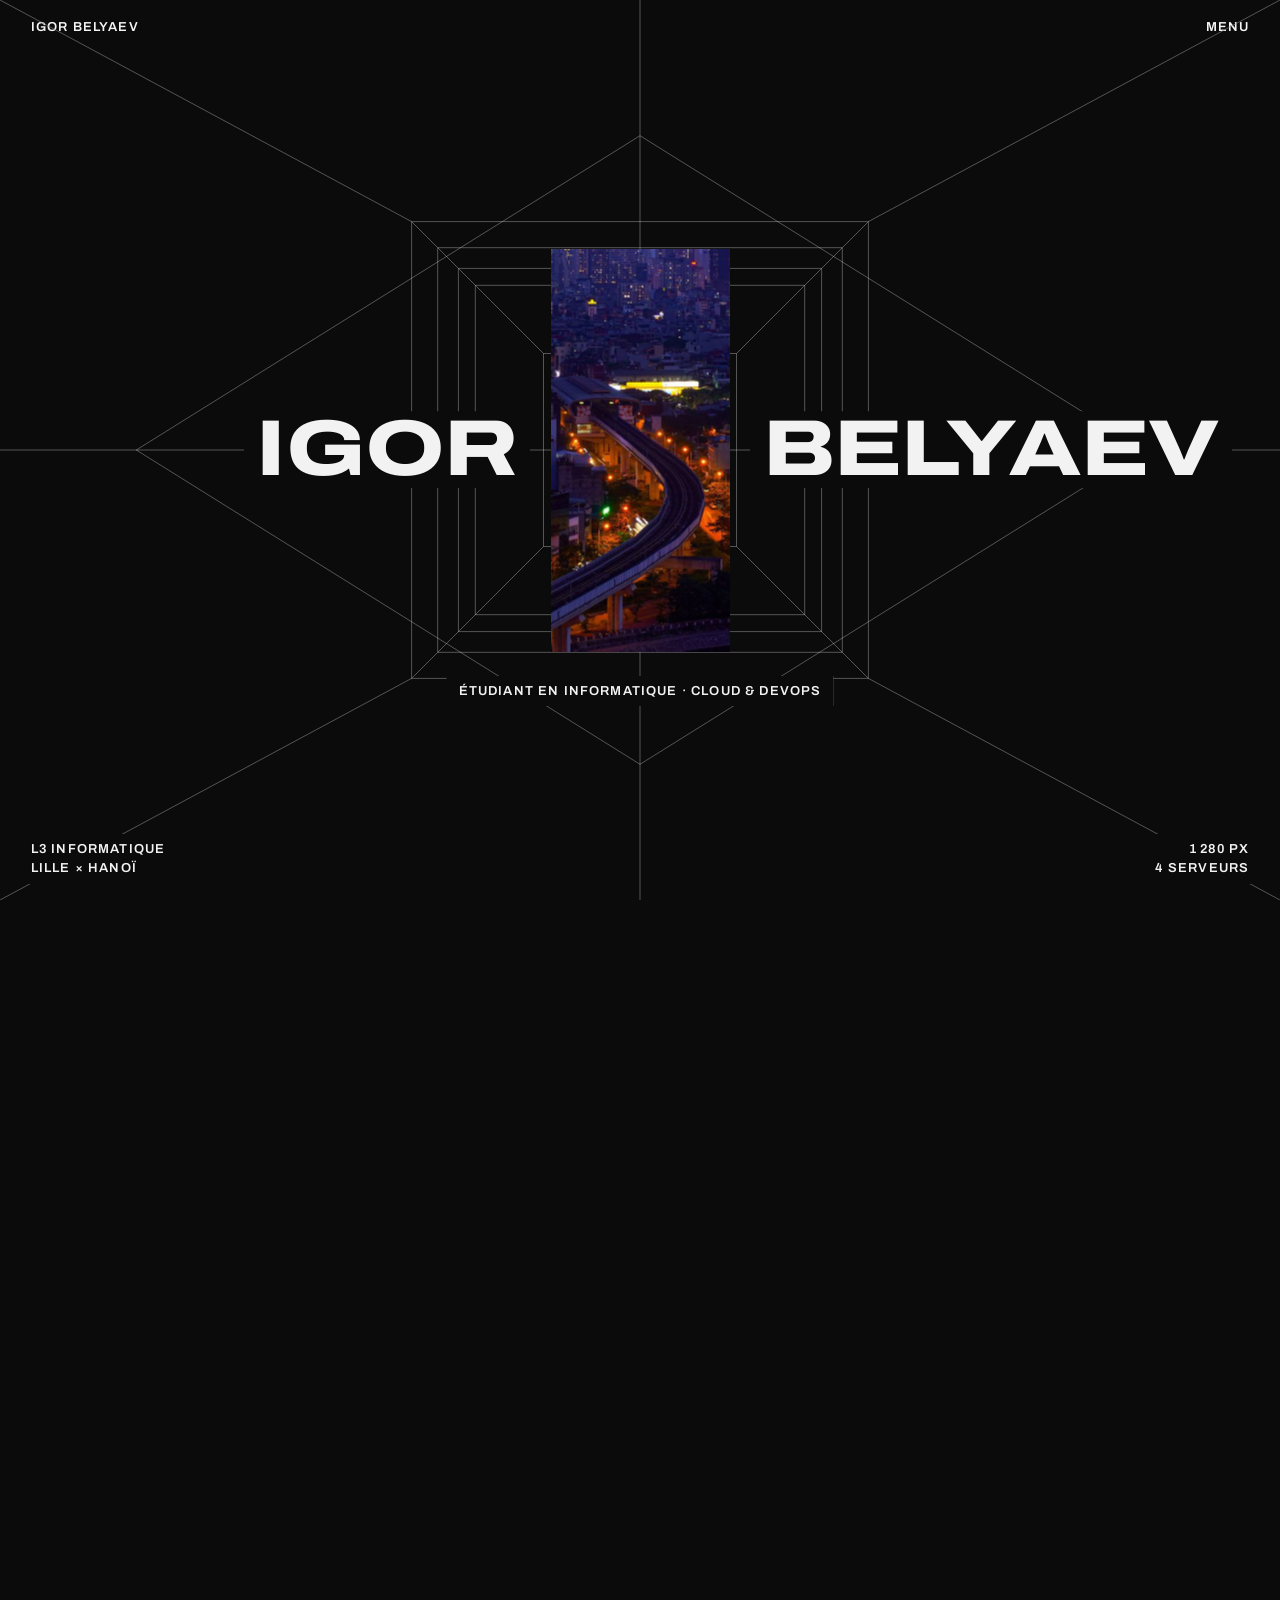
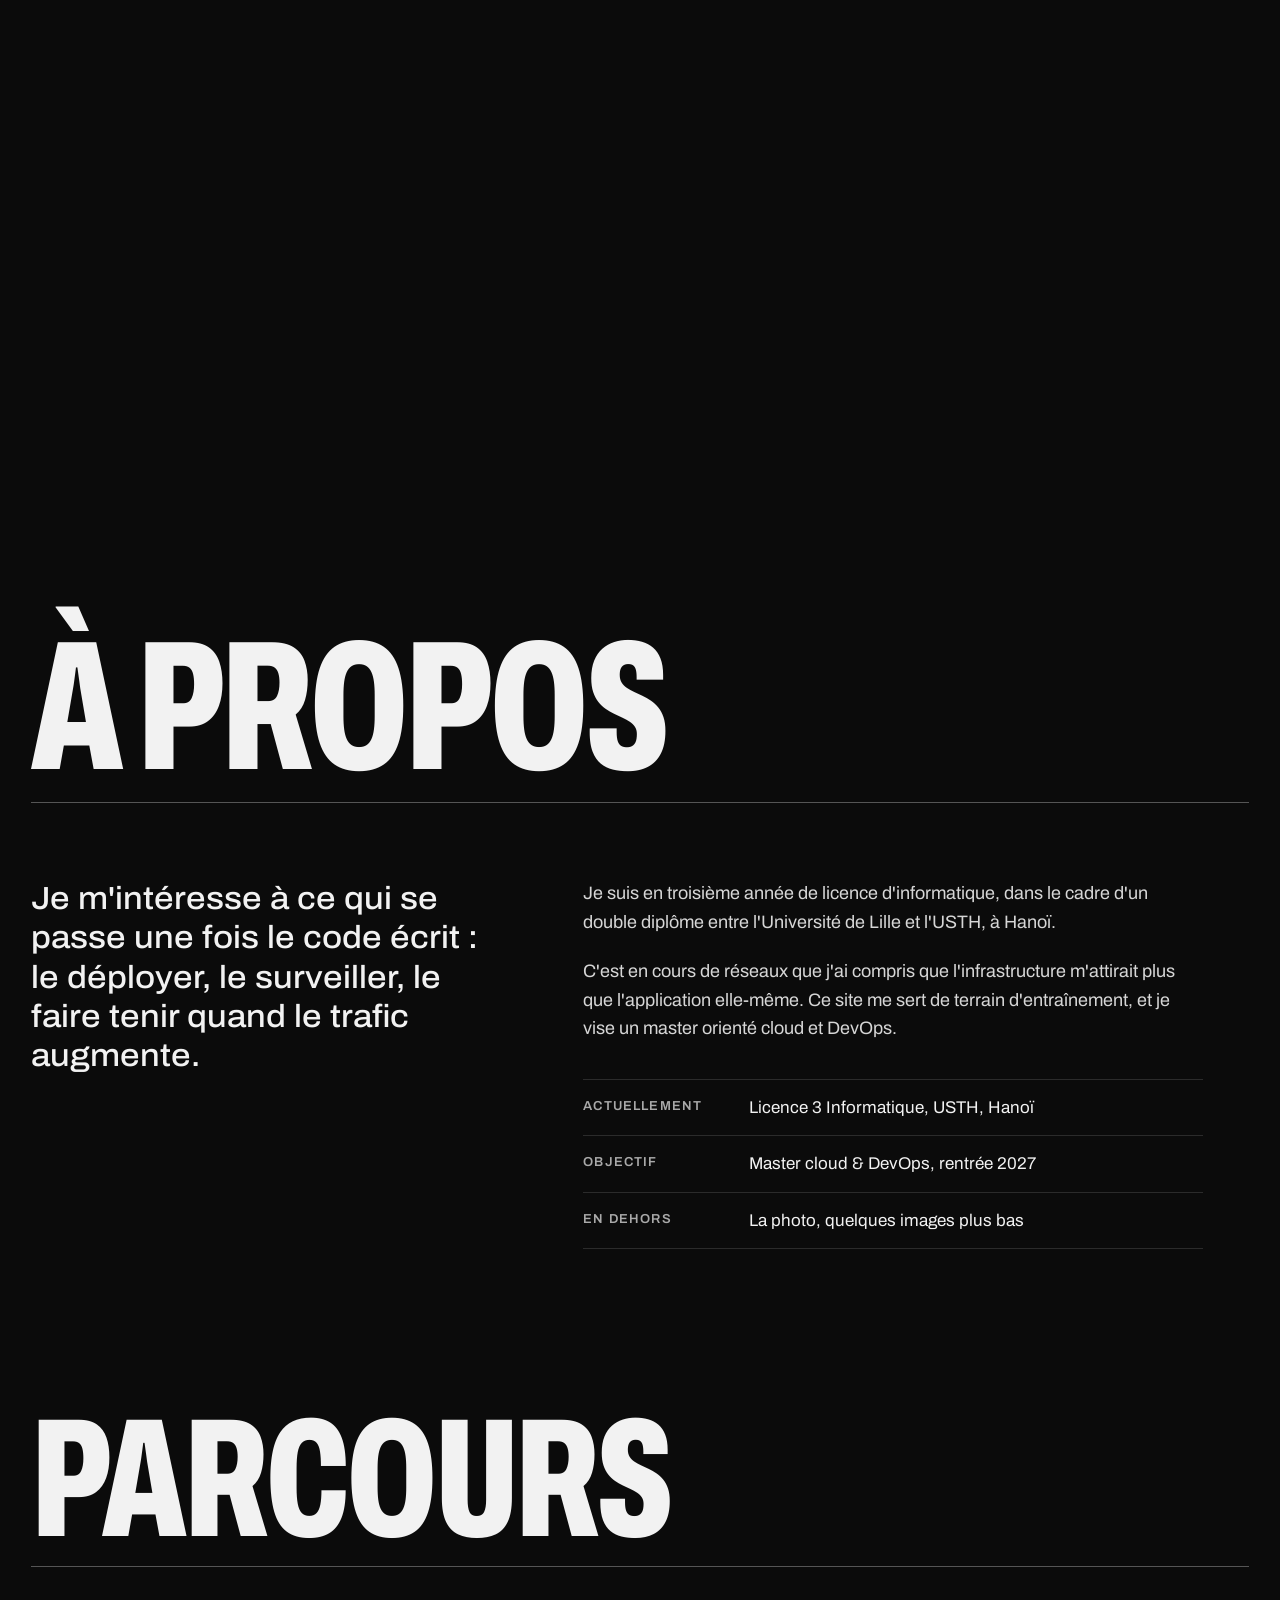
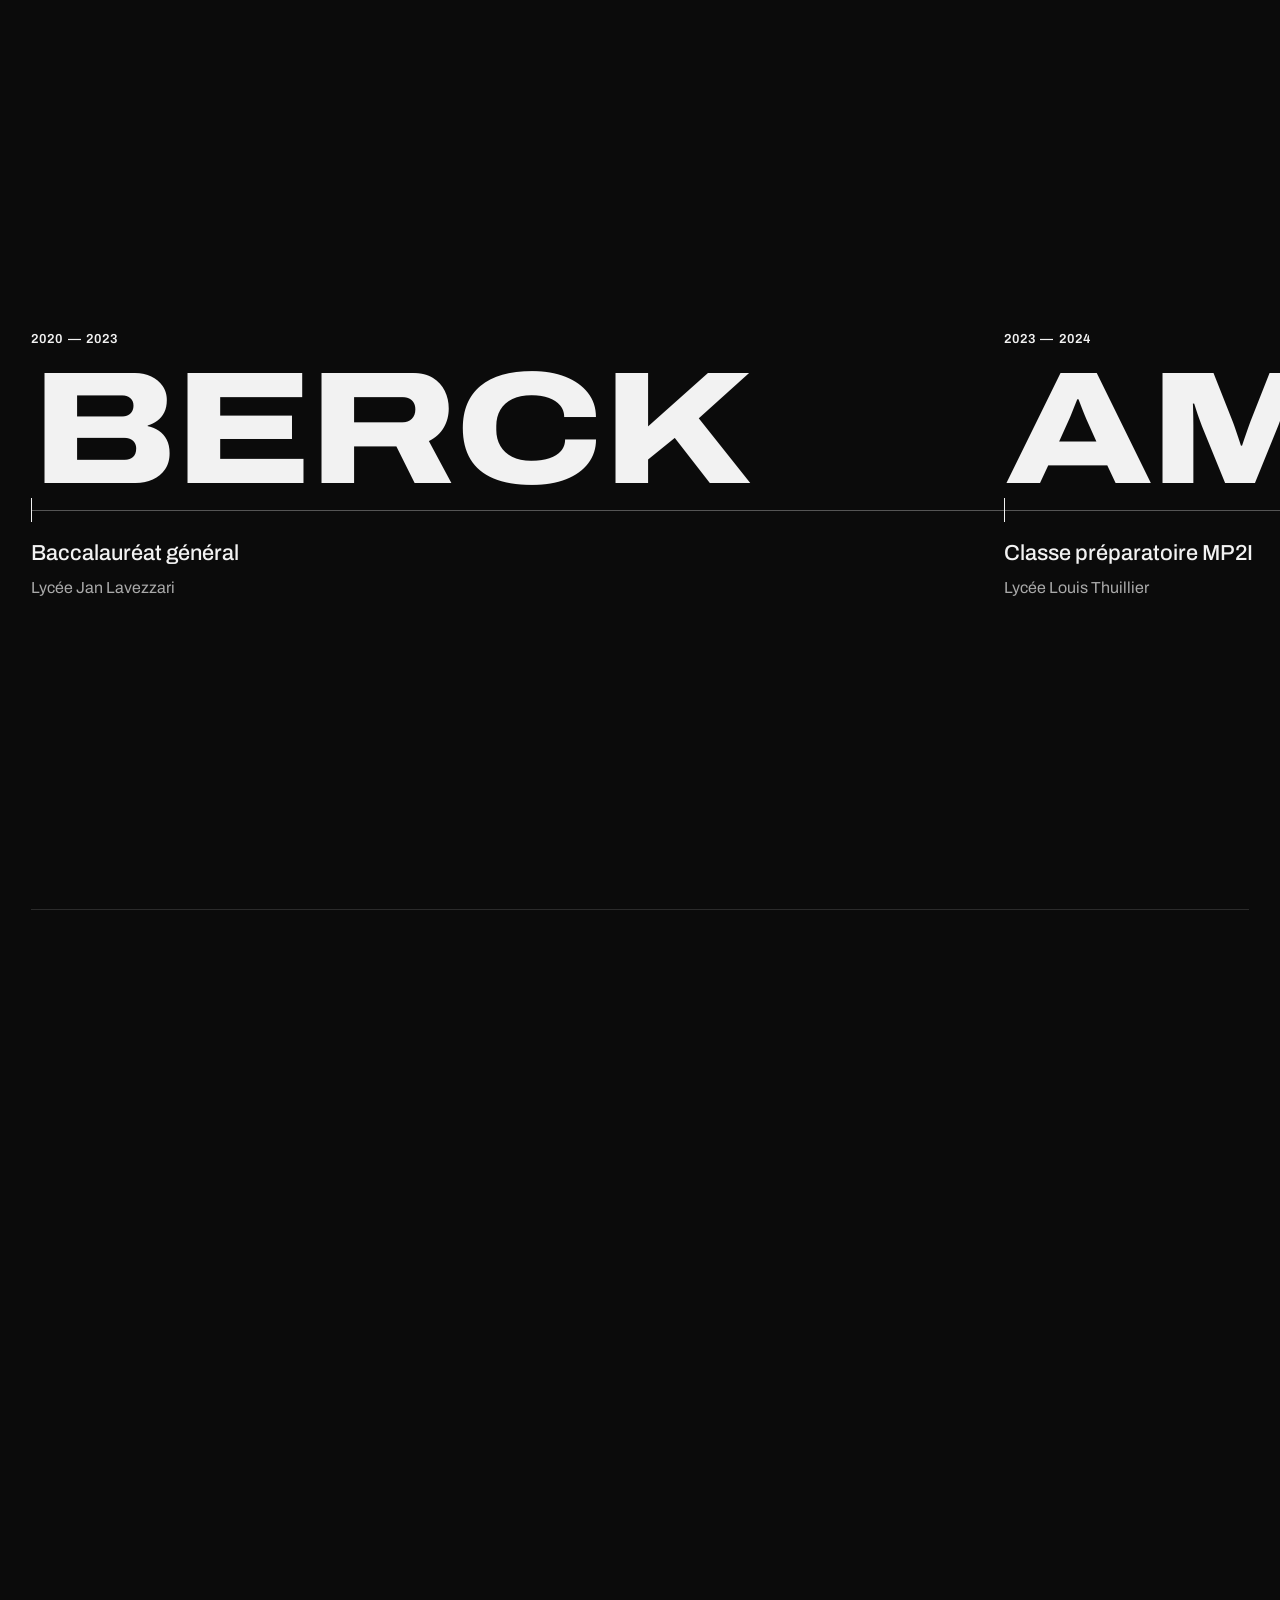
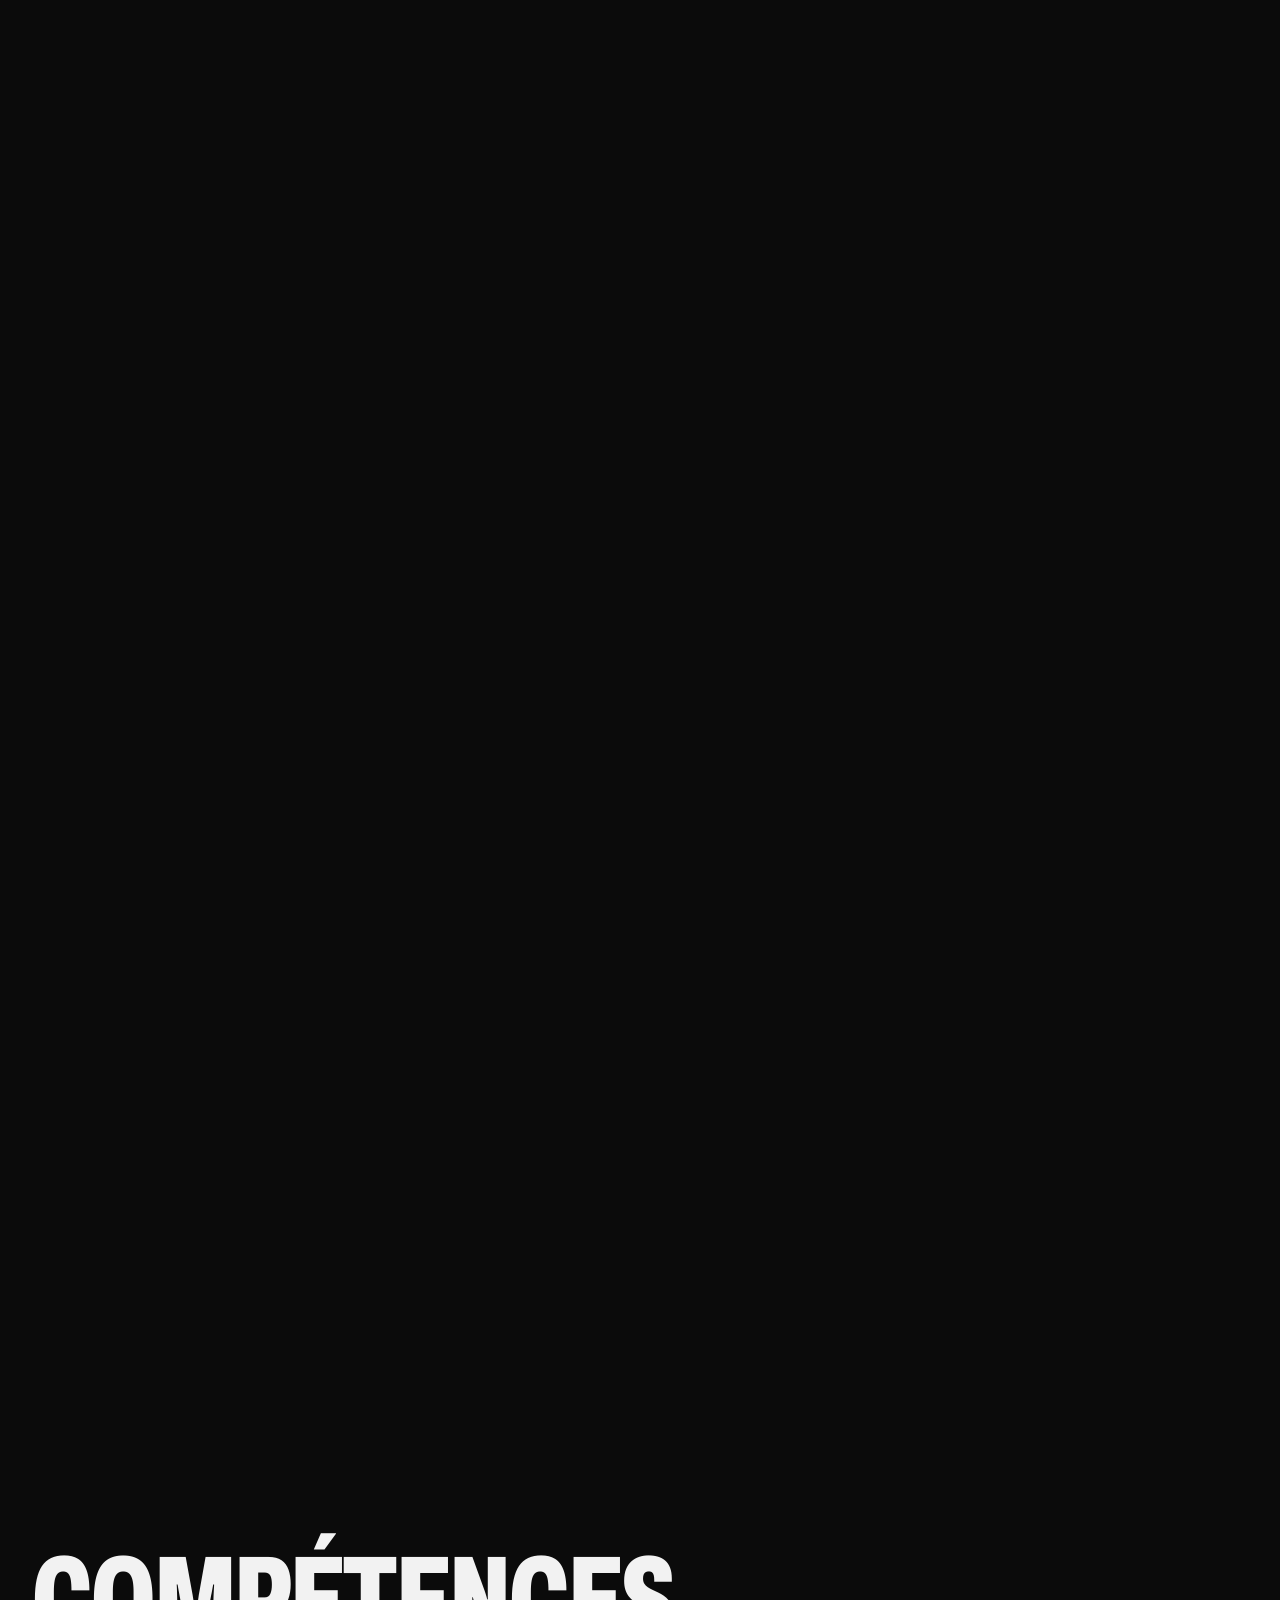
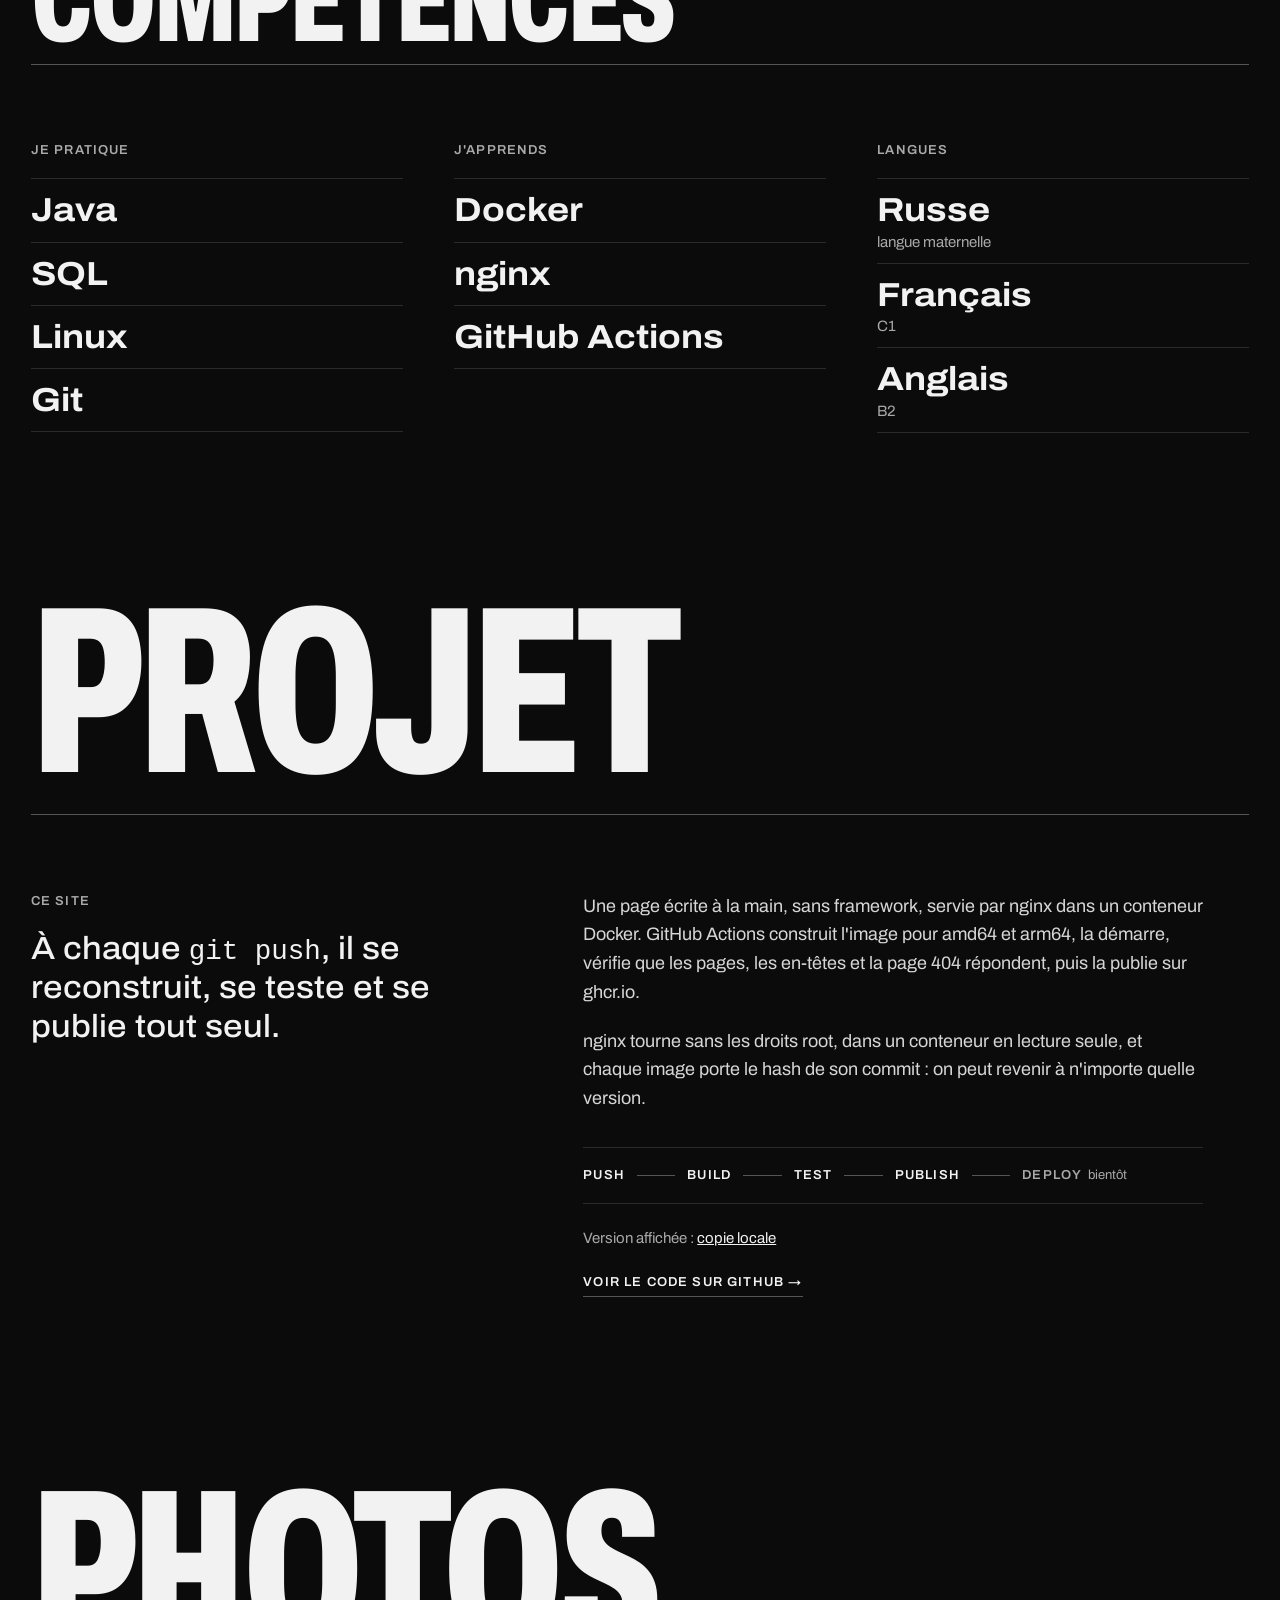
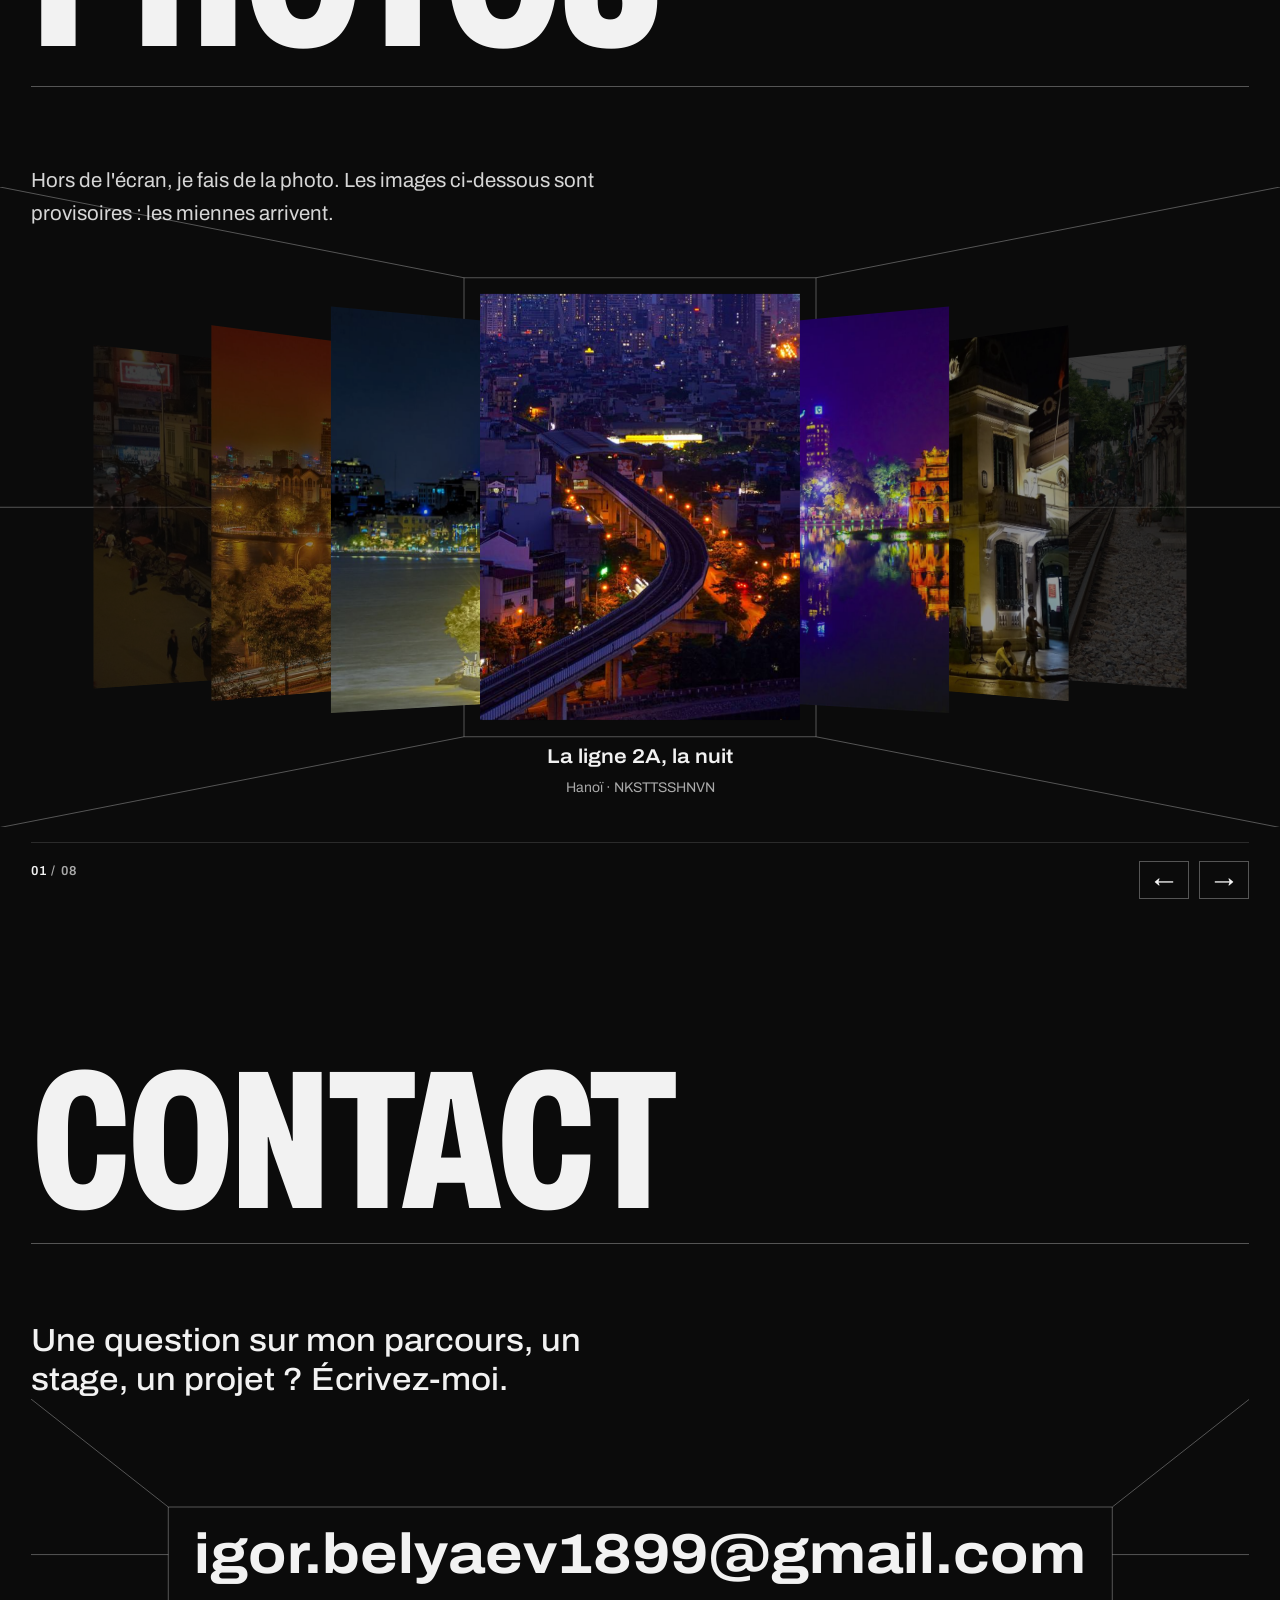
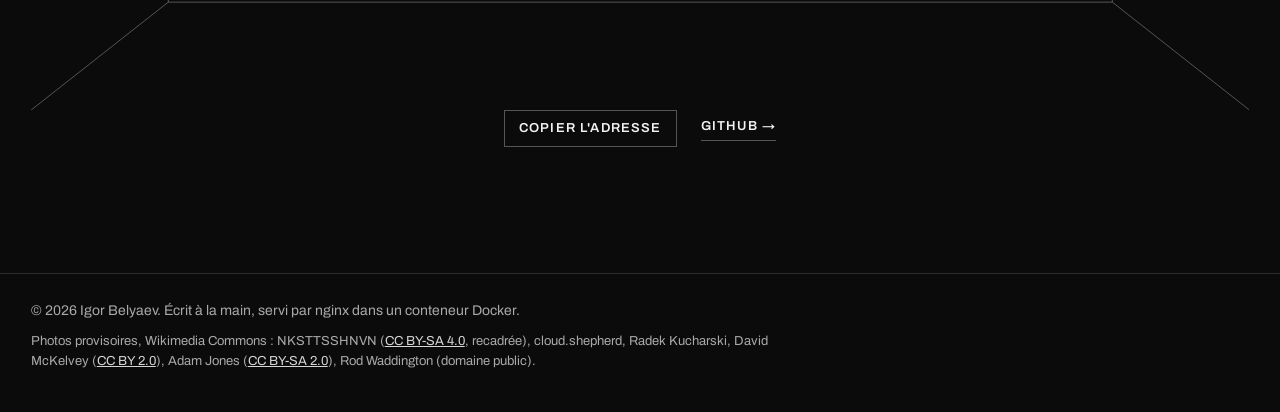
==== commit 7b662913: "Boutons : type="button" explicite Sans type, un <button> vaut « submit » par défaut ; relevé par htm" ====
--- a/site/index.html
+++ b/site/index.html
@@ -5,6 +5,19 @@
   <meta name="viewport" content="width=device-width, initial-scale=1">
   <title>Igor Belyaev</title>
   <meta name="description" content="Igor Belyaev, étudiant en troisième année d'informatique (Université de Lille et USTH, Hanoï), en route vers le cloud et le DevOps.">
+  <link rel="canonical" href="https://rogirouge.github.io/portfolio/">
+  <link rel="icon" href="img/favicon.png" sizes="32x32">
+  <link rel="apple-touch-icon" href="img/apple-touch-icon.png">
+  <!-- aperçu quand on partage le lien (Telegram, mail, réseaux) -->
+  <meta property="og:type" content="website">
+  <meta property="og:locale" content="fr_FR">
+  <meta property="og:title" content="Igor Belyaev">
+  <meta property="og:description" content="Étudiant en informatique (Université de Lille × USTH, Hanoï), en route vers le cloud et le DevOps.">
+  <meta property="og:url" content="https://rogirouge.github.io/portfolio/">
+  <meta property="og:image" content="https://rogirouge.github.io/portfolio/img/og.jpg">
+  <meta property="og:image:width" content="1200">
+  <meta property="og:image:height" content="630">
+  <meta name="twitter:card" content="summary_large_image">
   <link rel="preconnect" href="https://fonts.googleapis.com">
   <link rel="preconnect" href="https://fonts.gstatic.com" crossorigin>
   <link href="https://fonts.googleapis.com/css2?family=Archivo:wdth,wght@62..125,100..900&display=swap" rel="stylesheet">
@@ -18,7 +31,7 @@
 
   <header class="bar">
     <a href="#top">Igor Belyaev</a>
-    <button class="menu-button" aria-expanded="false" aria-controls="menu">Menu</button>
+    <button type="button" class="menu-button" aria-expanded="false" aria-controls="menu">Menu</button>
   </header>
 
   <nav id="menu" class="menu" aria-label="Sections">
@@ -206,8 +219,8 @@
       <div class="cf-bar">
         <p class="cf-count label" aria-live="polite"><b>01</b> / 08</p>
         <div class="cf-nav">
-          <button class="cf-prev" aria-label="Photo précédente">←</button>
-          <button class="cf-next" aria-label="Photo suivante">→</button>
+          <button type="button" class="cf-prev" aria-label="Photo précédente">←</button>
+          <button type="button" class="cf-next" aria-label="Photo suivante">→</button>
         </div>
       </div>
     </section>
@@ -220,7 +233,7 @@
         <a class="mail" href="mailto:igor.belyaev1899@gmail.com">igor.belyaev1899<wbr>@gmail.com</a>
       </div>
       <p class="contact-links">
-        <button class="copy" hidden>Copier l'adresse</button>
+        <button type="button" class="copy" hidden>Copier l'adresse</button>
         <a class="arrow" href="https://github.com/rogirouge">GitHub</a>
       </p>
     </section>
--- a/site/css/style.css
+++ b/site/css/style.css
@@ -587,3 +587,8 @@
   .js .stop { width: auto; }
   .js .journey-progress { display: none; }
 }
+
+/* ---------- Page 404 ---------- */
+
+.not-found .giant { font-size: 30vw; }
+.not-found .back { margin-top: 40px; }
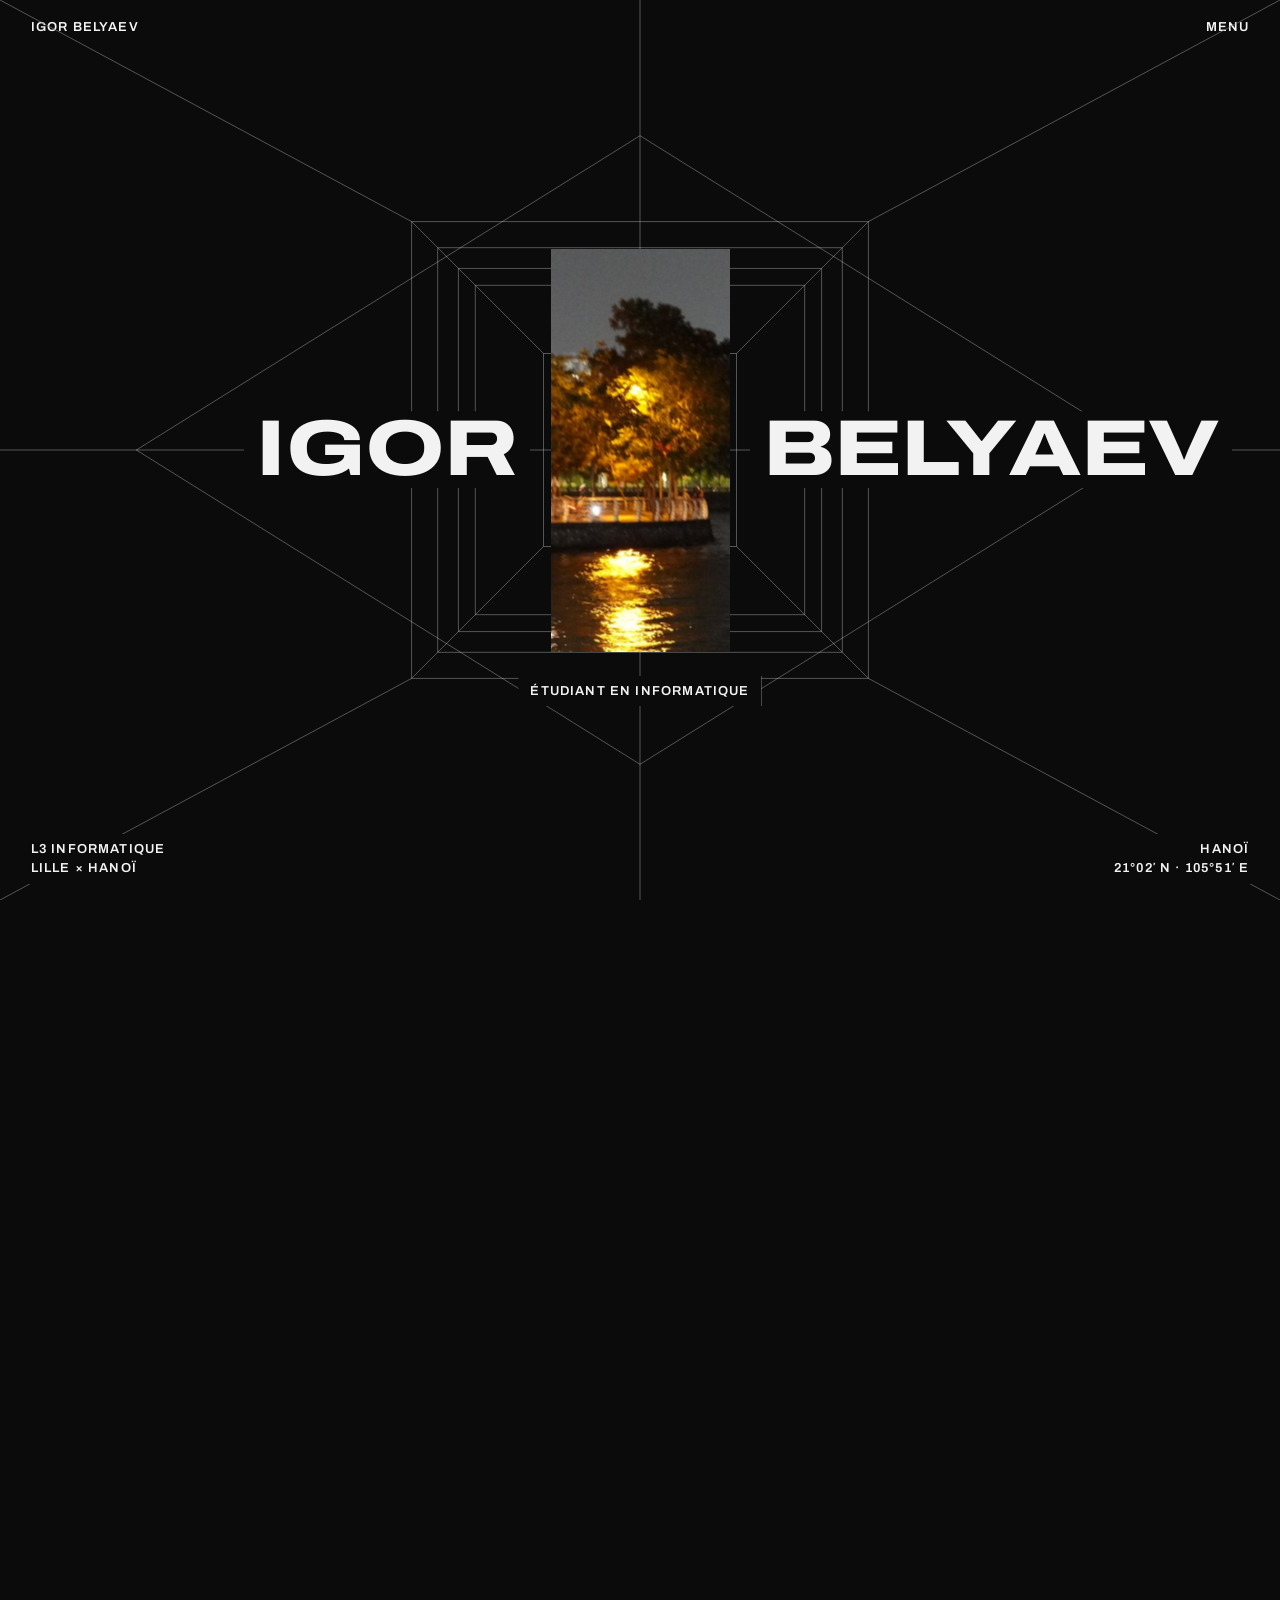
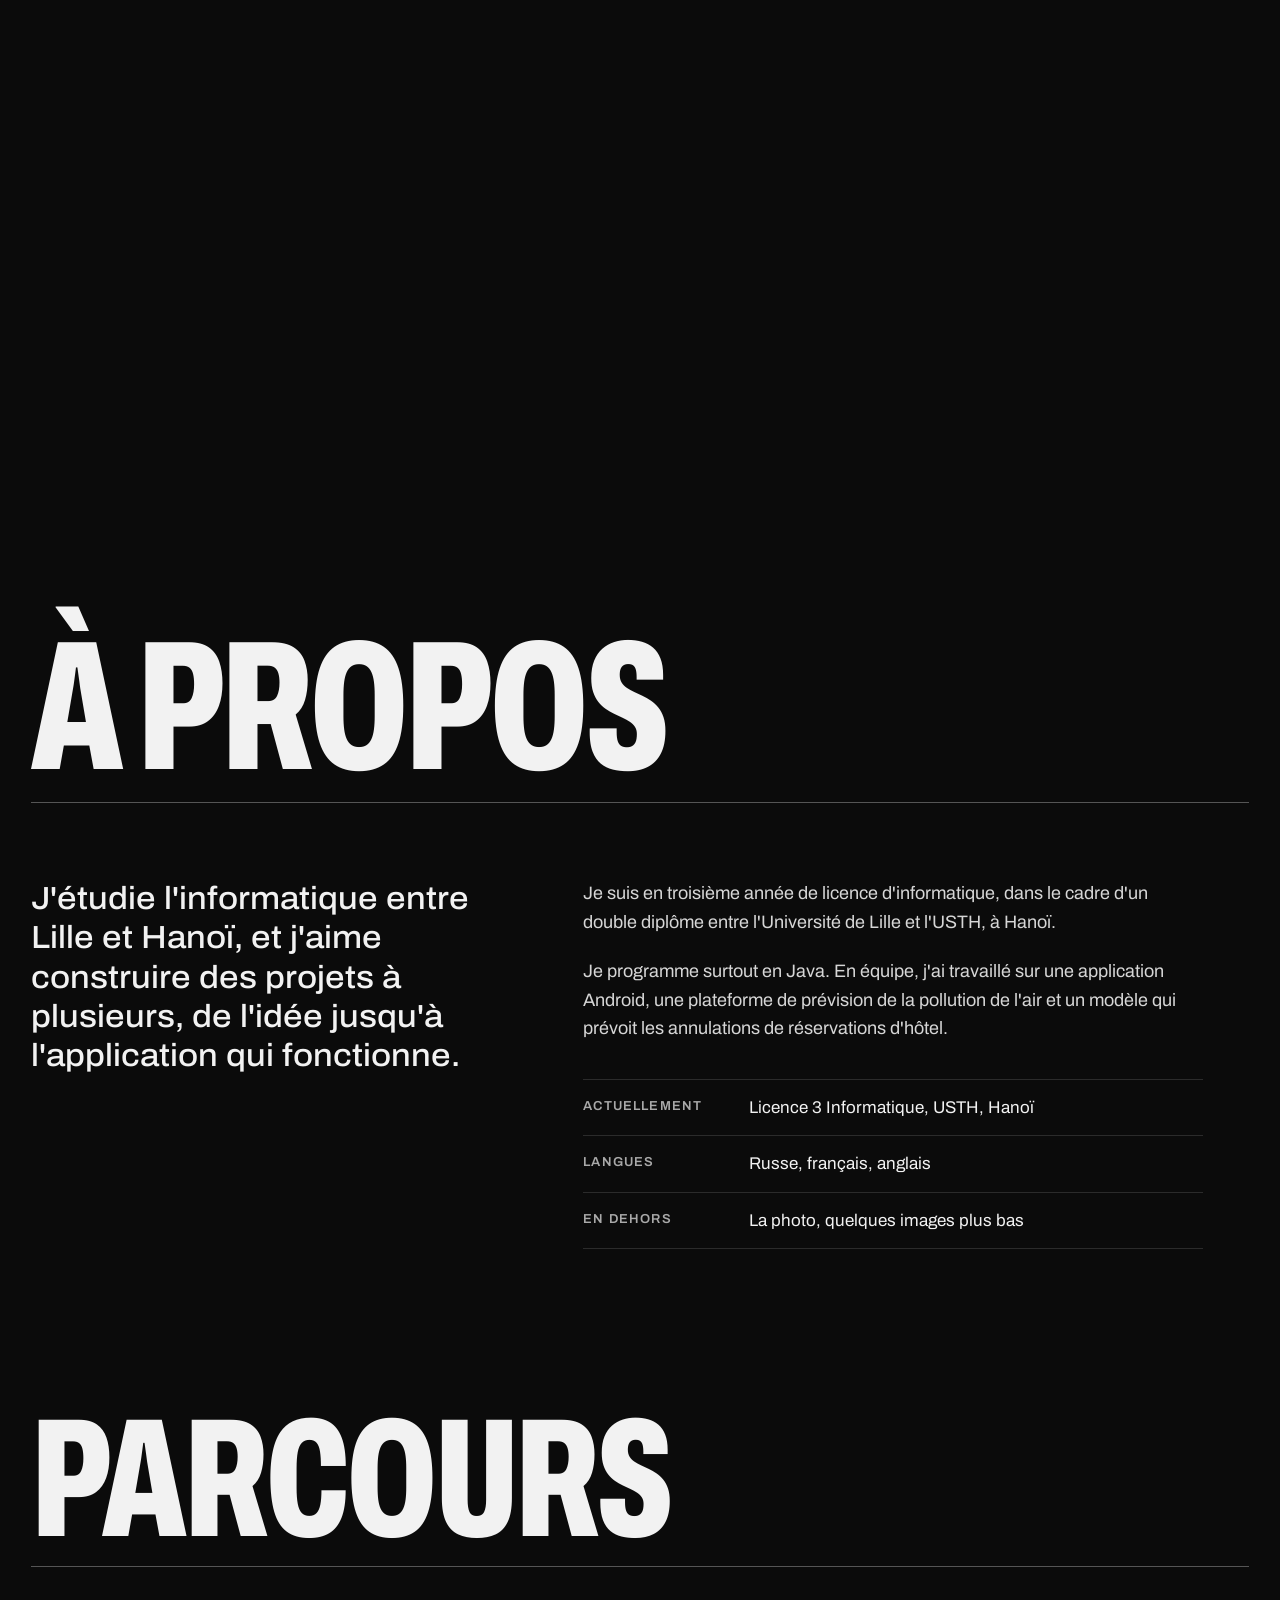
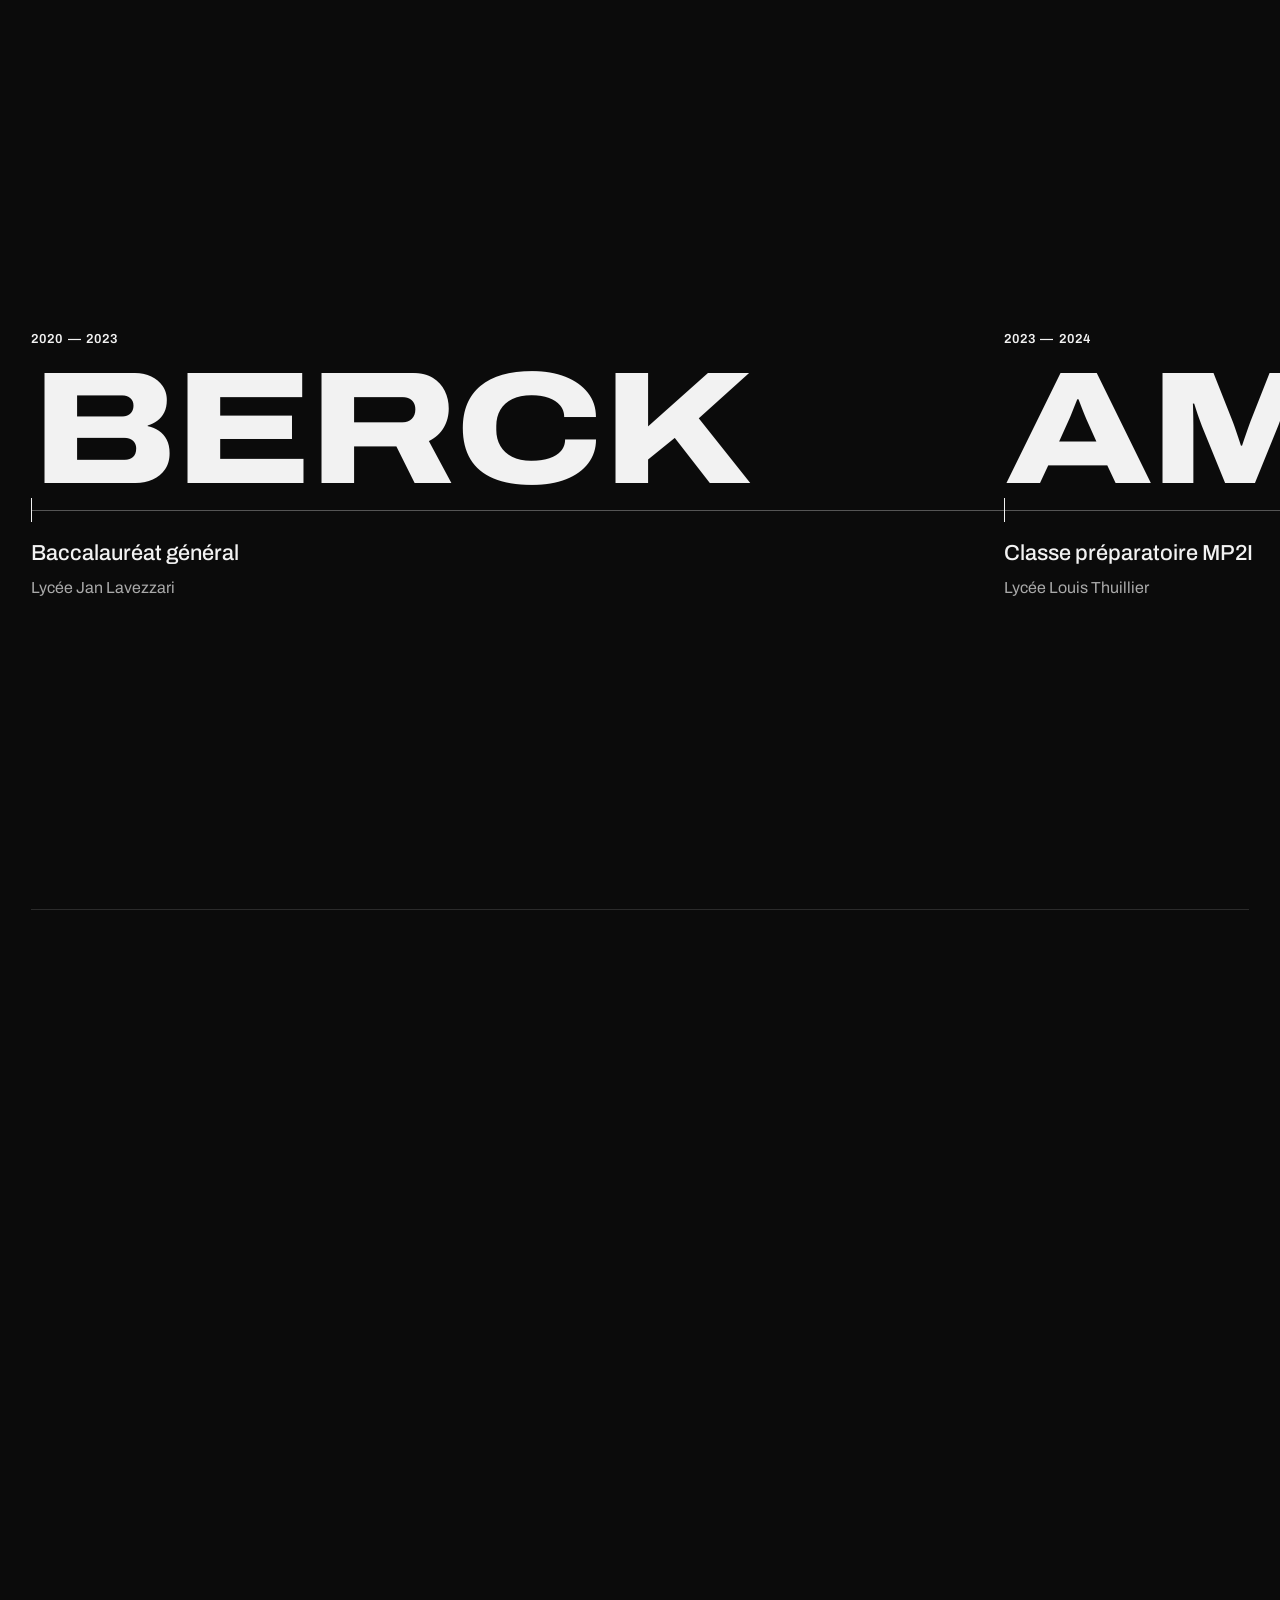
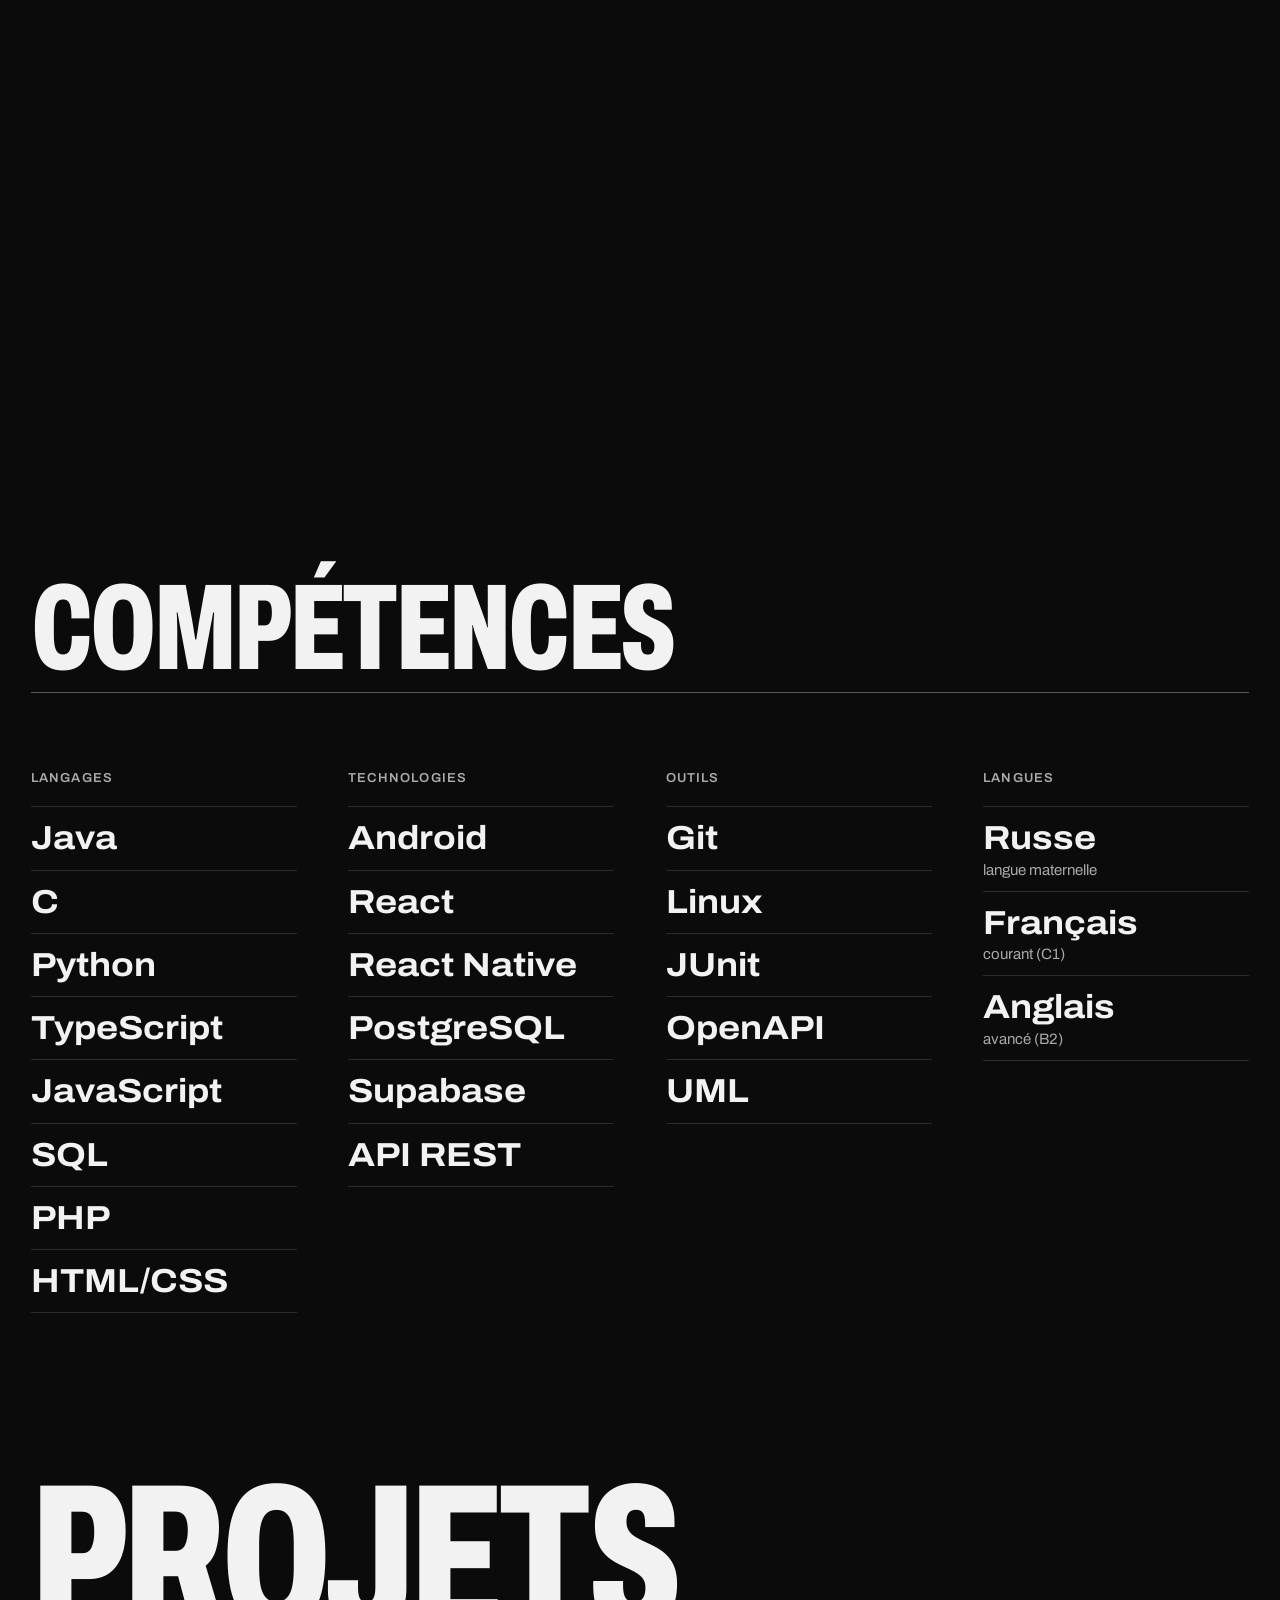
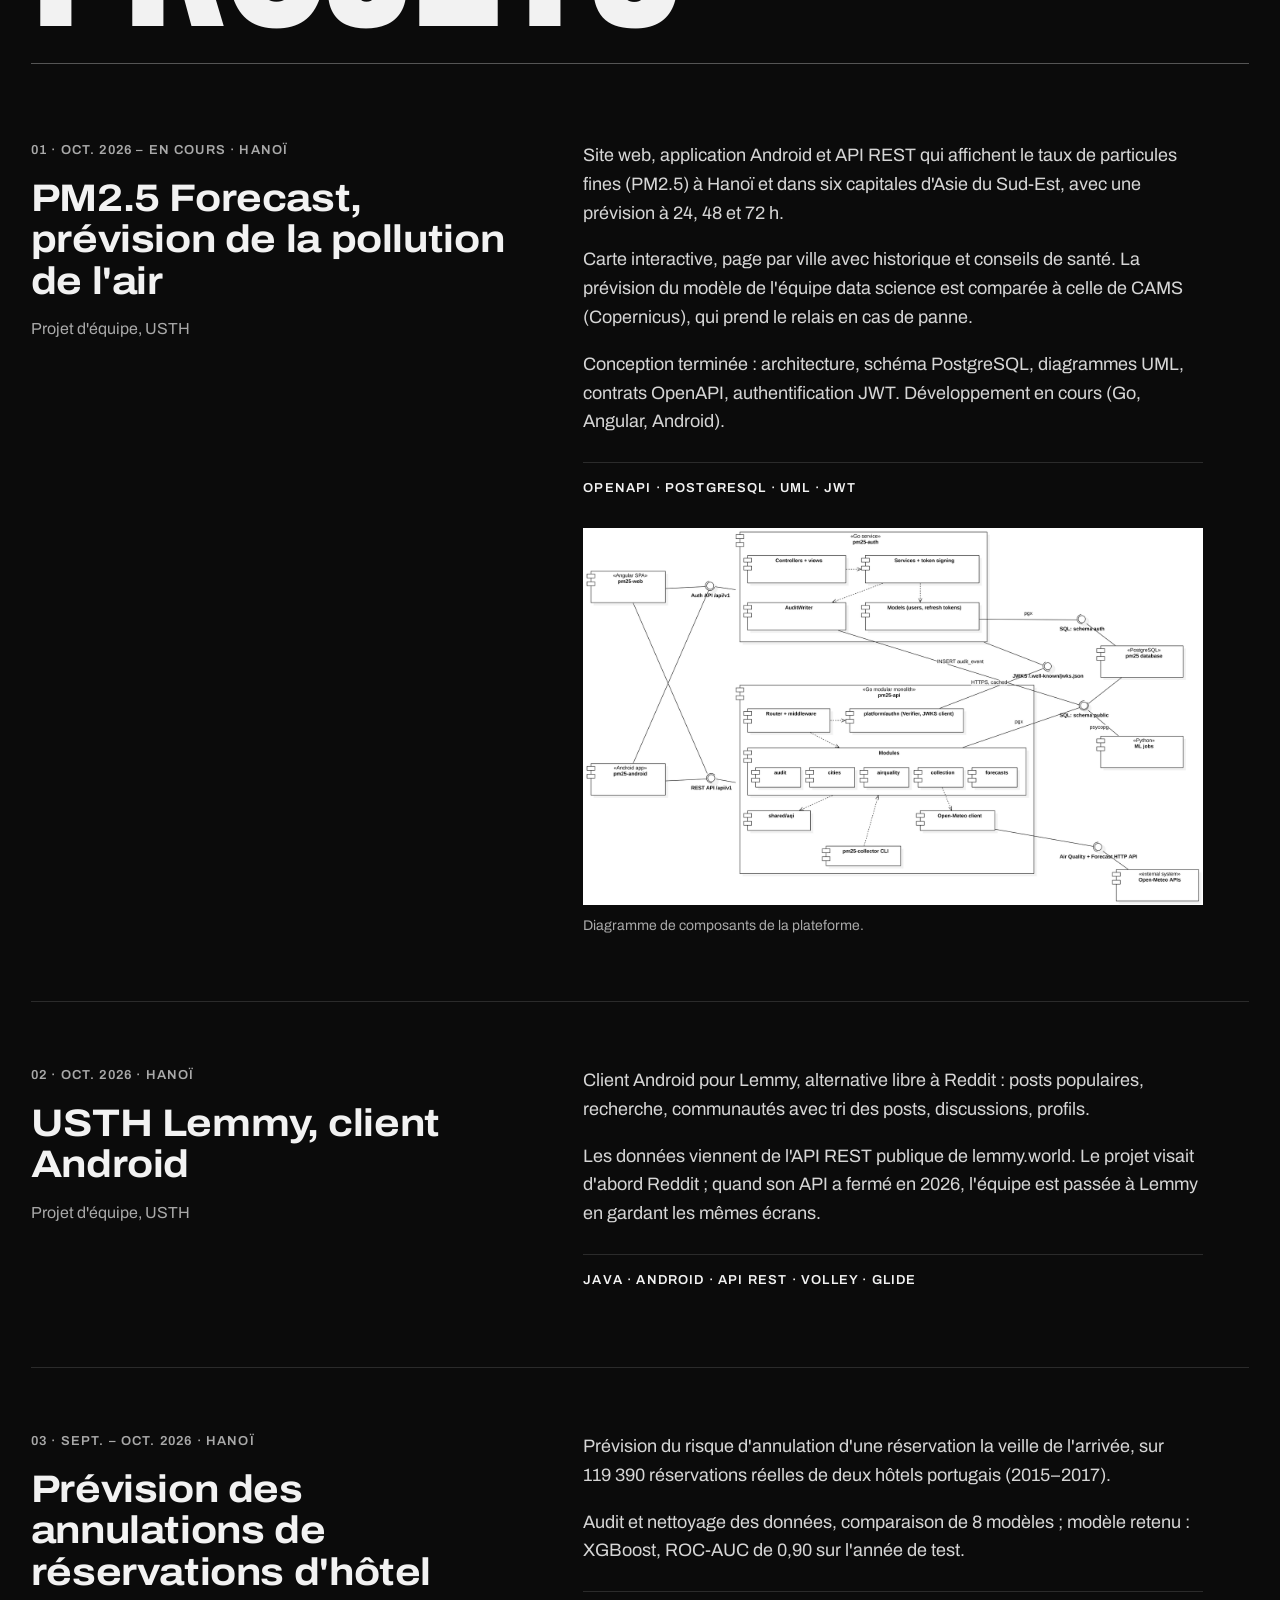
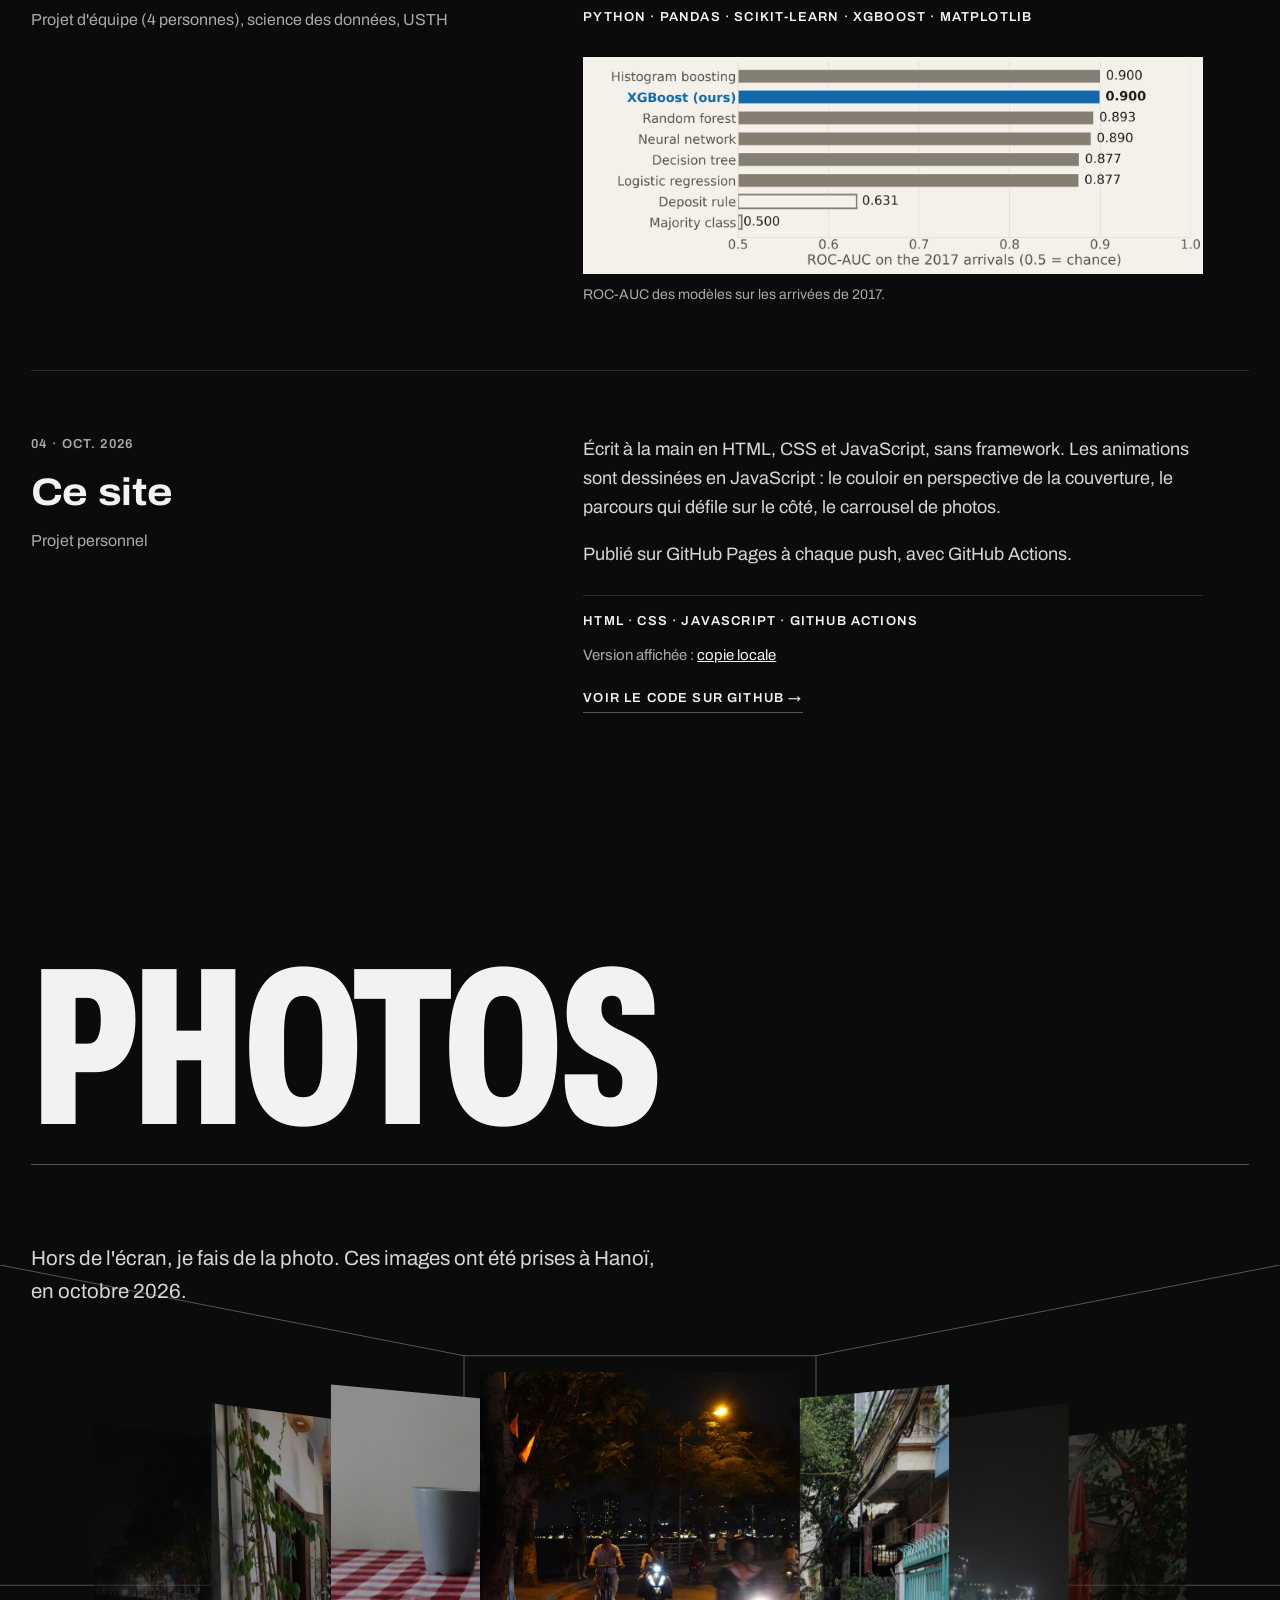
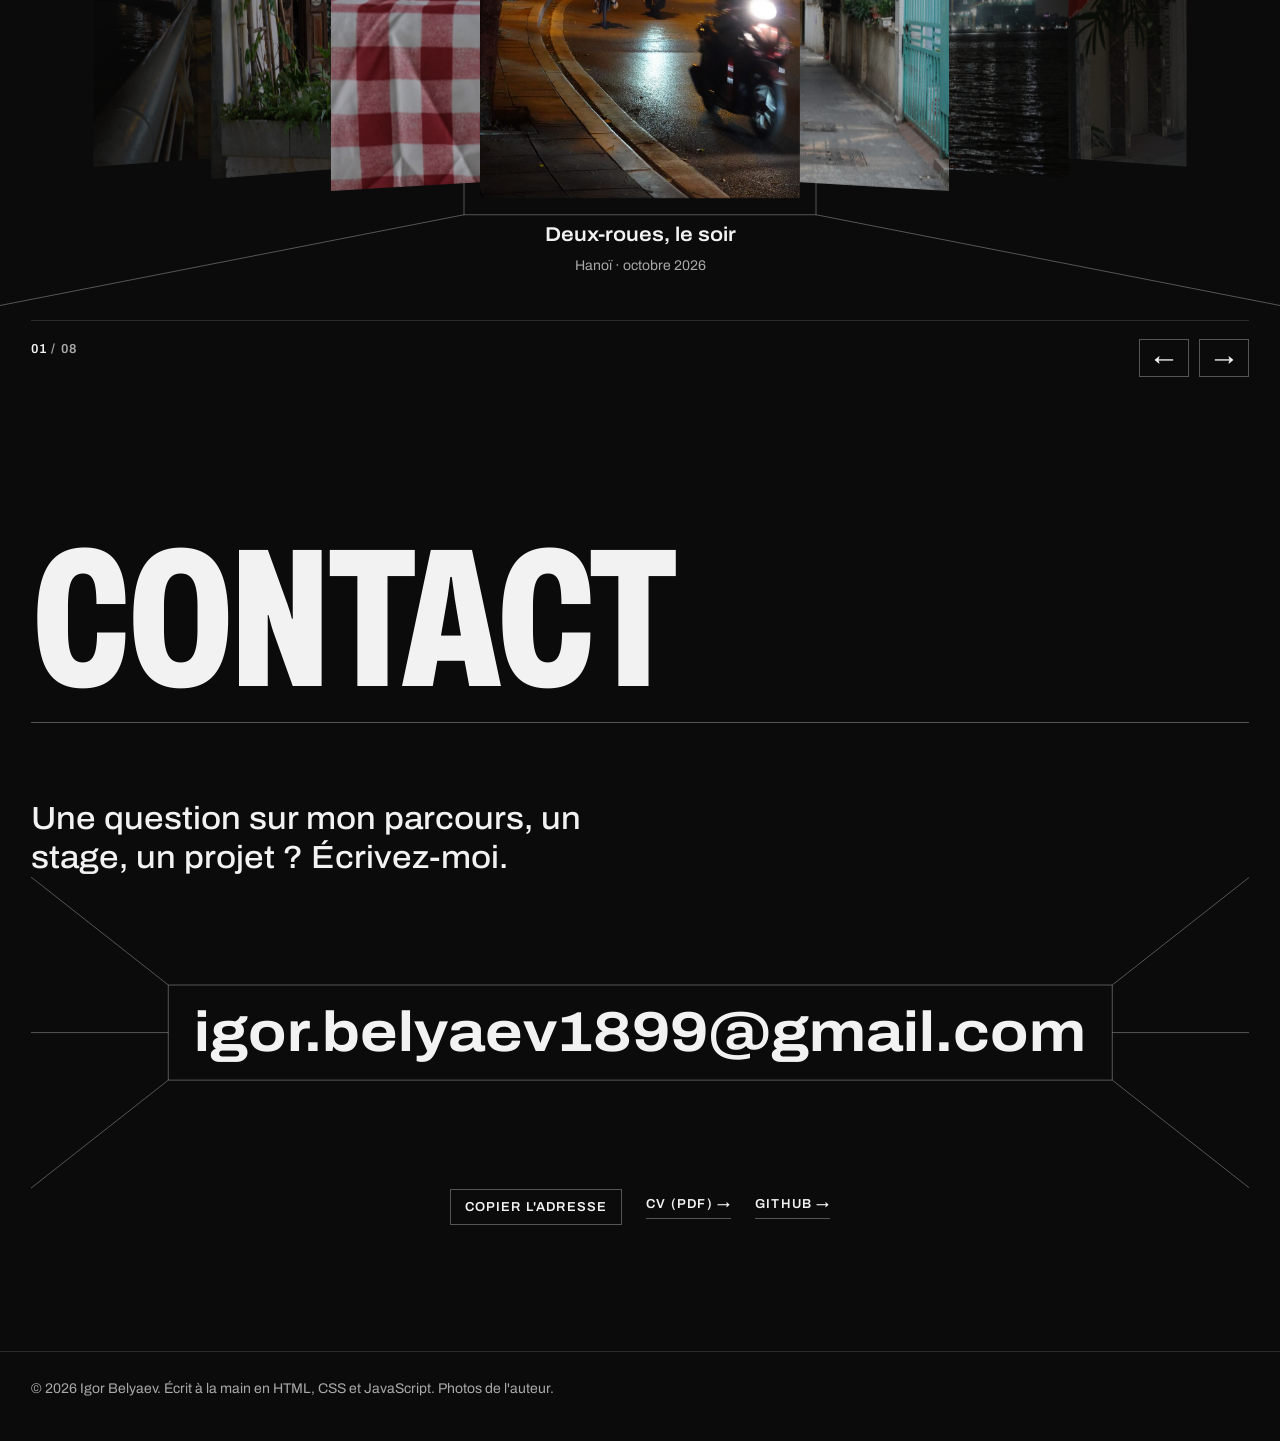
==== commit a80e123a: "Contenu à jour : projets, photos de l'auteur, CV en PDF" ====
--- a/site/index.html
+++ b/site/index.html
@@ -4,7 +4,7 @@
   <meta charset="utf-8">
   <meta name="viewport" content="width=device-width, initial-scale=1">
   <title>Igor Belyaev</title>
-  <meta name="description" content="Igor Belyaev, étudiant en troisième année d'informatique (Université de Lille et USTH, Hanoï), en route vers le cloud et le DevOps.">
+  <meta name="description" content="Igor Belyaev, étudiant en troisième année d'informatique (Université de Lille et USTH, Hanoï) : projets, parcours, compétences et photos.">
   <link rel="canonical" href="https://rogirouge.github.io/portfolio/">
   <link rel="icon" href="img/favicon.png" sizes="32x32">
   <link rel="apple-touch-icon" href="img/apple-touch-icon.png">
@@ -12,7 +12,7 @@
   <meta property="og:type" content="website">
   <meta property="og:locale" content="fr_FR">
   <meta property="og:title" content="Igor Belyaev">
-  <meta property="og:description" content="Étudiant en informatique (Université de Lille × USTH, Hanoï), en route vers le cloud et le DevOps.">
+  <meta property="og:description" content="Étudiant en informatique (Université de Lille × USTH, Hanoï) : projets, parcours et photos.">
   <meta property="og:url" content="https://rogirouge.github.io/portfolio/">
   <meta property="og:image" content="https://rogirouge.github.io/portfolio/img/og.jpg">
   <meta property="og:image:width" content="1200">
@@ -39,12 +39,13 @@
       <li><a href="#apropos">À propos</a></li>
       <li><a href="#parcours">Parcours</a></li>
       <li><a href="#competences">Compétences</a></li>
-      <li><a href="#projet">Projet</a></li>
+      <li><a href="#projets">Projets</a></li>
       <li><a href="#photos">Photos</a></li>
       <li><a href="#contact">Contact</a></li>
     </ul>
     <p class="menu-foot">
       <a href="mailto:igor.belyaev1899@gmail.com">igor.belyaev1899@gmail.com</a>
+      <a href="cv/CV_Igor_Belyaev.pdf">CV (PDF)</a>
       <a href="https://github.com/rogirouge">GitHub</a>
     </p>
   </nav>
@@ -57,33 +58,31 @@
       <div class="hero-stage">
         <figure class="hero-card">
           <img src="img/hero-sm.jpg" srcset="img/hero-sm.jpg 1400w, img/hero.jpg 2400w" sizes="100vw"
-               alt="Ligne de métro aérienne à Hanoï, la nuit">
+               alt="Bord d'un lac à Hanoï, la nuit : arbres éclairés et reflets dorés sur l'eau">
         </figure>
         <svg class="hero-lines" aria-hidden="true"></svg>
         <h1 class="hero-name">
           <span class="w w1"><span>Igor</span></span>
           <span class="w w2"><span>Belyaev</span></span>
         </h1>
-        <p class="hero-role">Étudiant en informatique · Cloud &amp; DevOps</p>
+        <p class="hero-role">Étudiant en informatique</p>
         <p class="hero-corner hero-bl">L3 Informatique<br>Lille × Hanoï</p>
-        <p class="hero-corner hero-br" title="Élargissez la fenêtre : l'infrastructure suit.">
-          <span id="vw">1 440</span> px<br><span id="servers">5 serveurs</span>
-        </p>
+        <p class="hero-corner hero-br">Hanoï<br>21°02′ N · 105°51′ E</p>
       </div>
     </section>
 
     <section id="apropos" class="section">
       <h2 class="giant"><span>À propos</span></h2>
       <div class="grid">
-        <p class="lead">Je m'intéresse à ce qui se passe une fois le code écrit&nbsp;: le déployer, le surveiller, le faire tenir quand le trafic augmente.</p>
+        <p class="lead">J'étudie l'informatique entre Lille et Hanoï, et j'aime construire des projets à plusieurs, de l'idée jusqu'à l'application qui fonctionne.</p>
         <div class="body">
           <p>Je suis en troisième année de licence d'informatique, dans le cadre d'un double diplôme entre
             l'Université de Lille et l'USTH, à Hanoï.</p>
-          <p>C'est en cours de réseaux que j'ai compris que l'infrastructure m'attirait plus que l'application elle-même.
-            Ce site me sert de terrain d'entraînement, et je vise un master orienté cloud et DevOps.</p>
+          <p>Je programme surtout en Java. En équipe, j'ai travaillé sur une application Android, une plateforme
+            de prévision de la pollution de l'air et un modèle qui prévoit les annulations de réservations d'hôtel.</p>
           <dl class="facts">
             <div><dt>Actuellement</dt><dd>Licence 3 Informatique, USTH, Hanoï</dd></div>
-            <div><dt>Objectif</dt><dd>Master cloud &amp; DevOps, rentrée 2027</dd></div>
+            <div><dt>Langues</dt><dd>Russe, français, anglais</dd></div>
             <div><dt>En dehors</dt><dd>La photo, quelques images plus bas</dd></div>
           </dl>
         </div>
@@ -120,12 +119,6 @@
               <span class="stop-what">Licence 3 Informatique, double diplôme</span>
               <span class="stop-where">Université de Lille × USTH</span>
             </li>
-            <li class="stop stop-next">
-              <span class="stop-years">2027 —</span>
-              <span class="stop-city">Master</span>
-              <span class="stop-what">La suite&nbsp;: un master orienté cloud et DevOps</span>
-              <span class="stop-where">Candidatures en préparation</span>
-            </li>
           </ol>
           <div class="journey-progress" aria-hidden="true"><span></span></div>
         </div>
@@ -136,83 +129,142 @@
       <h2 class="giant"><span>Compétences</span></h2>
       <div class="skills">
         <div>
-          <h3 class="label">Je pratique</h3>
-          <ul class="skill-list"><li>Java</li><li>SQL</li><li>Linux</li><li>Git</li></ul>
+          <h3 class="label">Langages</h3>
+          <ul class="skill-list"><li>Java</li><li>C</li><li>Python</li><li>TypeScript</li><li>JavaScript</li><li>SQL</li><li>PHP</li><li>HTML/CSS</li></ul>
         </div>
         <div>
-          <h3 class="label">J'apprends</h3>
-          <ul class="skill-list"><li>Docker</li><li>nginx</li><li>GitHub Actions</li></ul>
+          <h3 class="label">Technologies</h3>
+          <ul class="skill-list"><li>Android</li><li>React</li><li>React Native</li><li>PostgreSQL</li><li>Supabase</li><li>API REST</li></ul>
+        </div>
+        <div>
+          <h3 class="label">Outils</h3>
+          <ul class="skill-list"><li>Git</li><li>Linux</li><li>JUnit</li><li>OpenAPI</li><li>UML</li></ul>
         </div>
         <div>
           <h3 class="label">Langues</h3>
           <ul class="skill-list">
             <li>Russe <small>langue maternelle</small></li>
-            <li>Français <small>C1</small></li>
-            <li>Anglais <small>B2</small></li>
+            <li>Français <small>courant (C1)</small></li>
+            <li>Anglais <small>avancé (B2)</small></li>
           </ul>
         </div>
       </div>
     </section>
 
-    <section id="projet" class="section">
-      <h2 class="giant"><span>Projet</span></h2>
-      <div class="grid">
-        <div>
-          <h3 class="label">Ce site</h3>
-          <p class="lead">À chaque <code>git push</code>, il se reconstruit, se teste et se publie tout seul.</p>
-        </div>
-        <div class="body">
-          <p>Une page écrite à la main, sans framework, servie par nginx dans un conteneur Docker.
-            GitHub Actions construit l'image pour amd64 et arm64, la démarre, vérifie que les pages,
-            les en-têtes et la page 404 répondent, puis la publie sur ghcr.io.</p>
-          <p>nginx tourne sans les droits root, dans un conteneur en lecture seule, et chaque image porte le hash
-            de son commit&nbsp;: on peut revenir à n'importe quelle version.</p>
-          <ol class="pipeline" aria-label="Étapes du pipeline">
-            <li>push</li><li>build</li><li>test</li><li>publish</li><li class="soon">deploy <small>bientôt</small></li>
-          </ol>
+    <section id="projets" class="section">
+      <h2 class="giant"><span>Projets</span></h2>
+
+      <article class="project">
+        <header>
+          <p class="label">01 · oct. 2026 – en cours · Hanoï</p>
+          <h3 class="project-title">PM2.5 Forecast, prévision de la pollution de l'air</h3>
+          <p class="project-team">Projet d'équipe, USTH</p>
+        </header>
+        <div class="body">
+          <p>Site web, application Android et API REST qui affichent le taux de particules fines (PM2.5) à Hanoï
+            et dans six capitales d'Asie du Sud-Est, avec une prévision à 24, 48 et 72 h.</p>
+          <p>Carte interactive, page par ville avec historique et conseils de santé. La prévision du modèle de l'équipe
+            data science est comparée à celle de CAMS (Copernicus), qui prend le relais en cas de panne.</p>
+          <p>Conception terminée&nbsp;: architecture, schéma PostgreSQL, diagrammes UML, contrats OpenAPI,
+            authentification JWT. Développement en cours (Go, Angular, Android).</p>
+          <p class="label stack">OpenAPI · PostgreSQL · UML · JWT</p>
+          <figure class="project-figure">
+            <img src="img/projets/pm25-composants.png" width="1600" height="972" loading="lazy"
+                 alt="Diagramme de composants UML : site Angular, application Android, API en Go, service d'authentification, base PostgreSQL et tâches Python du modèle">
+            <figcaption>Diagramme de composants de la plateforme.</figcaption>
+          </figure>
+        </div>
+      </article>
+
+      <article class="project">
+        <header>
+          <p class="label">02 · oct. 2026 · Hanoï</p>
+          <h3 class="project-title">USTH Lemmy, client Android</h3>
+          <p class="project-team">Projet d'équipe, USTH</p>
+        </header>
+        <div class="body">
+          <p>Client Android pour Lemmy, alternative libre à Reddit&nbsp;: posts populaires, recherche, communautés
+            avec tri des posts, discussions, profils.</p>
+          <p>Les données viennent de l'API REST publique de lemmy.world. Le projet visait d'abord Reddit&nbsp;; quand son
+            API a fermé en 2026, l'équipe est passée à Lemmy en gardant les mêmes écrans.</p>
+          <p class="label stack">Java · Android · API REST · Volley · Glide</p>
+        </div>
+      </article>
+
+      <article class="project">
+        <header>
+          <p class="label">03 · sept. – oct. 2026 · Hanoï</p>
+          <h3 class="project-title">Prévision des annulations de réservations d'hôtel</h3>
+          <p class="project-team">Projet d'équipe (4 personnes), science des données, USTH</p>
+        </header>
+        <div class="body">
+          <p>Prévision du risque d'annulation d'une réservation la veille de l'arrivée, sur 119&nbsp;390 réservations
+            réelles de deux hôtels portugais (2015–2017).</p>
+          <p>Audit et nettoyage des données, comparaison de 8 modèles&nbsp;; modèle retenu&nbsp;: XGBoost, ROC-AUC de 0,90
+            sur l'année de test.</p>
+          <p class="label stack">Python · pandas · scikit-learn · XGBoost · matplotlib</p>
+          <figure class="project-figure">
+            <img src="img/projets/hotels-modeles.png" width="1600" height="560" loading="lazy"
+                 alt="Graphique en barres : ROC-AUC des huit modèles sur les arrivées de 2017, XGBoost et histogram boosting en tête à 0,900">
+            <figcaption>ROC-AUC des modèles sur les arrivées de 2017.</figcaption>
+          </figure>
+        </div>
+      </article>
+
+      <article class="project">
+        <header>
+          <p class="label">04 · oct. 2026</p>
+          <h3 class="project-title">Ce site</h3>
+          <p class="project-team">Projet personnel</p>
+        </header>
+        <div class="body">
+          <p>Écrit à la main en HTML, CSS et JavaScript, sans framework. Les animations sont dessinées en JavaScript&nbsp;:
+            le couloir en perspective de la couverture, le parcours qui défile sur le côté, le carrousel de photos.</p>
+          <p>Publié sur GitHub Pages à chaque push, avec GitHub Actions.</p>
+          <p class="label stack">HTML · CSS · JavaScript · GitHub Actions</p>
           <p class="version">Version affichée&nbsp;: <a href="https://github.com/rogirouge/portfolio/commits/main" data-version>copie locale</a></p>
           <p><a class="arrow" href="https://github.com/rogirouge/portfolio">Voir le code sur GitHub</a></p>
         </div>
-      </div>
+      </article>
     </section>
 
     <section id="photos" class="section">
       <h2 class="giant"><span>Photos</span></h2>
-      <p class="intro">Hors de l'écran, je fais de la photo. Les images ci-dessous sont provisoires&nbsp;: les miennes arrivent.</p>
+      <p class="intro">Hors de l'écran, je fais de la photo. Ces images ont été prises à Hanoï, en octobre 2026.</p>
 
       <div class="cf" tabindex="0" aria-roledescription="carrousel" aria-label="Photos">
         <svg class="cf-lines" aria-hidden="true"></svg>
         <figure class="cf-item">
-          <img src="img/hero-sm.jpg" alt="Ligne de métro aérienne à Hanoï, la nuit" loading="lazy">
-          <figcaption><b>La ligne 2A, la nuit</b><span>Hanoï · NKSTTSSHNVN</span></figcaption>
-        </figure>
-        <figure class="cf-item">
-          <img src="img/photos/p1.jpg" alt="Le lac Hoàn Kiếm illuminé" loading="lazy">
-          <figcaption><b>Hoàn Kiếm</b><span>Hanoï · cloud.shepherd</span></figcaption>
-        </figure>
-        <figure class="cf-item">
-          <img src="img/photos/p3.jpg" alt="Rue du vieux quartier de Hanoï, la nuit" loading="lazy">
-          <figcaption><b>Vieux quartier</b><span>Hanoï · Adam Jones</span></figcaption>
-        </figure>
-        <figure class="cf-item">
-          <img src="img/photos/p4.jpg" alt="Voie ferrée entre les maisons, Train Street" loading="lazy">
-          <figcaption><b>Train Street, le jour</b><span>Hanoï · Radek Kucharski</span></figcaption>
-        </figure>
-        <figure class="cf-item">
-          <img src="img/contact-sm.jpg" alt="Un train passe dans Train Street, le soir" loading="lazy">
-          <figcaption><b>Train Street, le soir</b><span>Hanoï · Rod Waddington</span></figcaption>
-        </figure>
-        <figure class="cf-item">
-          <img src="img/photos/p6.jpg" alt="Carrefour animé du vieux quartier" loading="lazy">
-          <figcaption><b>Carrefour</b><span>Hanoï · David McKelvey</span></figcaption>
-        </figure>
-        <figure class="cf-item">
-          <img src="img/photos/p2.jpg" alt="Hanoï vu d'en haut, la nuit" loading="lazy">
-          <figcaption><b>Au bord du lac</b><span>Hanoï · cloud.shepherd</span></figcaption>
-        </figure>
-        <figure class="cf-item">
-          <img src="img/photos/p7.jpg" alt="Lumières de Hanoï, la nuit" loading="lazy">
-          <figcaption><b>Lumières</b><span>Hanoï · cloud.shepherd</span></figcaption>
+          <img src="img/photos/01.jpg" alt="Deux-roues phares allumés sur une route au bord du lac, la nuit" loading="lazy">
+          <figcaption><b>Deux-roues, le soir</b><span>Hanoï · octobre 2026</span></figcaption>
+        </figure>
+        <figure class="cf-item">
+          <img src="img/photos/02.jpg" alt="Ruelle étroite avec des drapeaux rouges et un portail turquoise" loading="lazy">
+          <figcaption><b>Ruelle pavoisée</b><span>Hanoï · octobre 2026</span></figcaption>
+        </figure>
+        <figure class="cf-item">
+          <img src="img/photos/03.jpg" alt="Grues et chantier illuminés de l'autre côté du lac, la nuit" loading="lazy">
+          <figcaption><b>Grues sur l'autre rive</b><span>Hanoï · octobre 2026</span></figcaption>
+        </figure>
+        <figure class="cf-item">
+          <img src="img/photos/04.jpg" alt="Drapeau du Vietnam devant une porte, entre les feuilles" loading="lazy">
+          <figcaption><b>Drapeau à la porte</b><span>Hanoï · octobre 2026</span></figcaption>
+        </figure>
+        <figure class="cf-item">
+          <img src="img/photos/05.jpg" alt="Garde-corps blanc au bord du lac, reflets dorés d'un immeuble éclairé" loading="lazy">
+          <figcaption><b>Reflets sur le lac</b><span>Hanoï · octobre 2026</span></figcaption>
+        </figure>
+        <figure class="cf-item">
+          <img src="img/photos/06.jpg" alt="Promenade le long du lac sous les palmiers, la nuit" loading="lazy">
+          <figcaption><b>La promenade, la nuit</b><span>Hanoï · octobre 2026</span></figcaption>
+        </figure>
+        <figure class="cf-item">
+          <img src="img/photos/07.jpg" alt="Entrée de maison couverte de plantes et de lampes en osier" loading="lazy">
+          <figcaption><b>Façade végétale</b><span>Hanoï · octobre 2026</span></figcaption>
+        </figure>
+        <figure class="cf-item">
+          <img src="img/photos/08.jpg" alt="Tasse grise sur une nappe à carreaux rouges et blancs" loading="lazy">
+          <figcaption><b>Nature morte</b><span>Hanoï · octobre 2026</span></figcaption>
         </figure>
       </div>
 
@@ -234,6 +286,7 @@
       </div>
       <p class="contact-links">
         <button type="button" class="copy" hidden>Copier l'adresse</button>
+        <a class="arrow" href="cv/CV_Igor_Belyaev.pdf">CV (PDF)</a>
         <a class="arrow" href="https://github.com/rogirouge">GitHub</a>
       </p>
     </section>
@@ -241,12 +294,7 @@
   </main>
 
   <footer class="footer">
-    <p>© 2026 Igor Belyaev. Écrit à la main, servi par nginx dans un conteneur Docker.</p>
-    <p class="credits">Photos provisoires, Wikimedia Commons&nbsp;:
-      NKSTTSSHNVN (<a href="https://creativecommons.org/licenses/by-sa/4.0/deed.fr">CC BY-SA 4.0</a>, recadrée),
-      cloud.shepherd, Radek Kucharski, David McKelvey (<a href="https://creativecommons.org/licenses/by/2.0/deed.fr">CC BY 2.0</a>),
-      Adam Jones (<a href="https://creativecommons.org/licenses/by-sa/2.0/deed.fr">CC BY-SA 2.0</a>),
-      Rod Waddington (domaine public).</p>
+    <p>© 2026 Igor Belyaev. Écrit à la main en HTML, CSS et JavaScript. Photos de l'auteur.</p>
   </footer>
 
   <script src="js/main.js"></script>
--- a/site/css/style.css
+++ b/site/css/style.css
@@ -49,7 +49,7 @@
 code { font-family: ui-monospace, Menlo, Consolas, monospace; font-size: .86em; }
 
 /* petits libellés en capitales */
-.label, .bar, .hero-corner, .hero-role, .stop-years, .pipeline li, .arrow, .copy, .menu-foot, .cf-count {
+.label, .bar, .hero-corner, .hero-role, .stop-years, .arrow, .copy, .menu-foot, .cf-count {
   font-size: 13px;
   font-weight: 600;
   line-height: 1.45;
@@ -351,7 +351,6 @@
   position: relative;
   padding-bottom: .08em;
   border-bottom: 1px solid var(--line);
-  /* « MASTER », le mot le plus long, tient dans une étape avec de la marge */
   font-size: clamp(56px, 12.5vw, 200px);
   font-weight: 800;
   font-stretch: 125%;
@@ -379,10 +378,6 @@
 }
 .stop-where { margin-top: 8px; font-size: 16px; color: var(--muted); }
 
-/* la suite n'est pas encore écrite : la ville est en contour */
-.stop-next .stop-city { color: transparent; -webkit-text-stroke: 1.5px var(--fg); }
-@supports not (-webkit-text-stroke: 1px #000) { .stop-next .stop-city { color: var(--fg); } }
-
 .journey-progress { display: none; }
 .js .journey-progress {
   display: block;
@@ -399,9 +394,10 @@
 
 .skills {
   display: grid;
-  grid-template-columns: repeat(3, minmax(0, 1fr));
+  grid-template-columns: repeat(4, minmax(0, 1fr));
   gap: clamp(28px, 4vw, 64px);
 }
+@media (max-width: 1100px) { .skills { grid-template-columns: repeat(2, minmax(0, 1fr)); row-gap: 56px; } }
 .skill-list { margin: 0; padding: 0; list-style: none; border-top: 1px solid var(--rule); }
 .skill-list li {
   padding: 12px 0;
@@ -414,29 +410,33 @@
 }
 .skill-list small { display: block; margin-top: 4px; font-size: 15px; font-weight: 400; font-stretch: 100%; color: var(--muted); }
 
-/* ---------- Projet ---------- */
-
-.pipeline {
-  display: flex;
-  flex-wrap: wrap;
-  align-items: center;
-  row-gap: 10px;
-  margin: 34px 0 22px;
-  padding: 18px 0;
-  border-top: 1px solid var(--rule);
+/* ---------- Projets ---------- */
+
+.project {
+  display: grid;
+  grid-template-columns: minmax(0, 5fr) minmax(0, 7fr);
+  gap: clamp(32px, 6vw, 110px);
+  align-items: start;
+  padding: clamp(40px, 5vw, 72px) 0;
   border-bottom: 1px solid var(--rule);
-  list-style: none;
-}
-.pipeline li { display: flex; align-items: center; color: var(--fg); }
-.pipeline li + li::before {
-  content: "";
-  width: clamp(18px, 3vw, 44px);
-  height: 1px;
-  margin: 0 12px;
-  background: var(--line);
-}
-.pipeline .soon { color: var(--muted); }
-.pipeline small { margin-left: 6px; font-size: 13px; font-weight: 400; letter-spacing: 0; text-transform: none; }
+}
+.project:first-of-type { padding-top: 0; }
+.project:last-of-type { border-bottom: 0; }
+.project-title {
+  margin-bottom: 14px;
+  font-size: clamp(28px, 3vw, 46px);
+  font-weight: 700;
+  font-stretch: 112%;
+  line-height: 1.08;
+  letter-spacing: -.01em;
+  color: var(--fg);
+}
+.project-team { font-size: 16px; color: var(--muted); }
+.project .body p { margin-bottom: 1em; }
+.stack { margin: 26px 0 0; padding-top: 16px; border-top: 1px solid var(--rule); color: var(--fg); }
+.project-figure { margin-top: 30px; }
+.project-figure img { display: block; width: 100%; height: auto; }
+.project-figure figcaption { margin-top: 10px; font-size: 14px; color: var(--muted); }
 .version { margin-bottom: 26px; font-size: 15px; color: var(--muted); }
 
 /* ---------- Photos : carrousel en éventail ---------- */
@@ -541,7 +541,6 @@
   font-size: 14px;
   color: var(--muted);
 }
-.credits { max-width: 110ch; margin-top: 8px; font-size: 13px; }
 .footer a { color: var(--text); }
 
 /* ---------- Écrans étroits ---------- */
@@ -567,7 +566,8 @@
     white-space: normal;
   }
 
-  .grid, .skills { grid-template-columns: 1fr; }
+  .grid, .skills, .project { grid-template-columns: 1fr; }
+  .project { gap: 20px; }
   .facts div { grid-template-columns: 1fr; gap: 4px; }
   .js .stop { width: 84vw; }
   .stop-city { font-size: 13.5vw; }
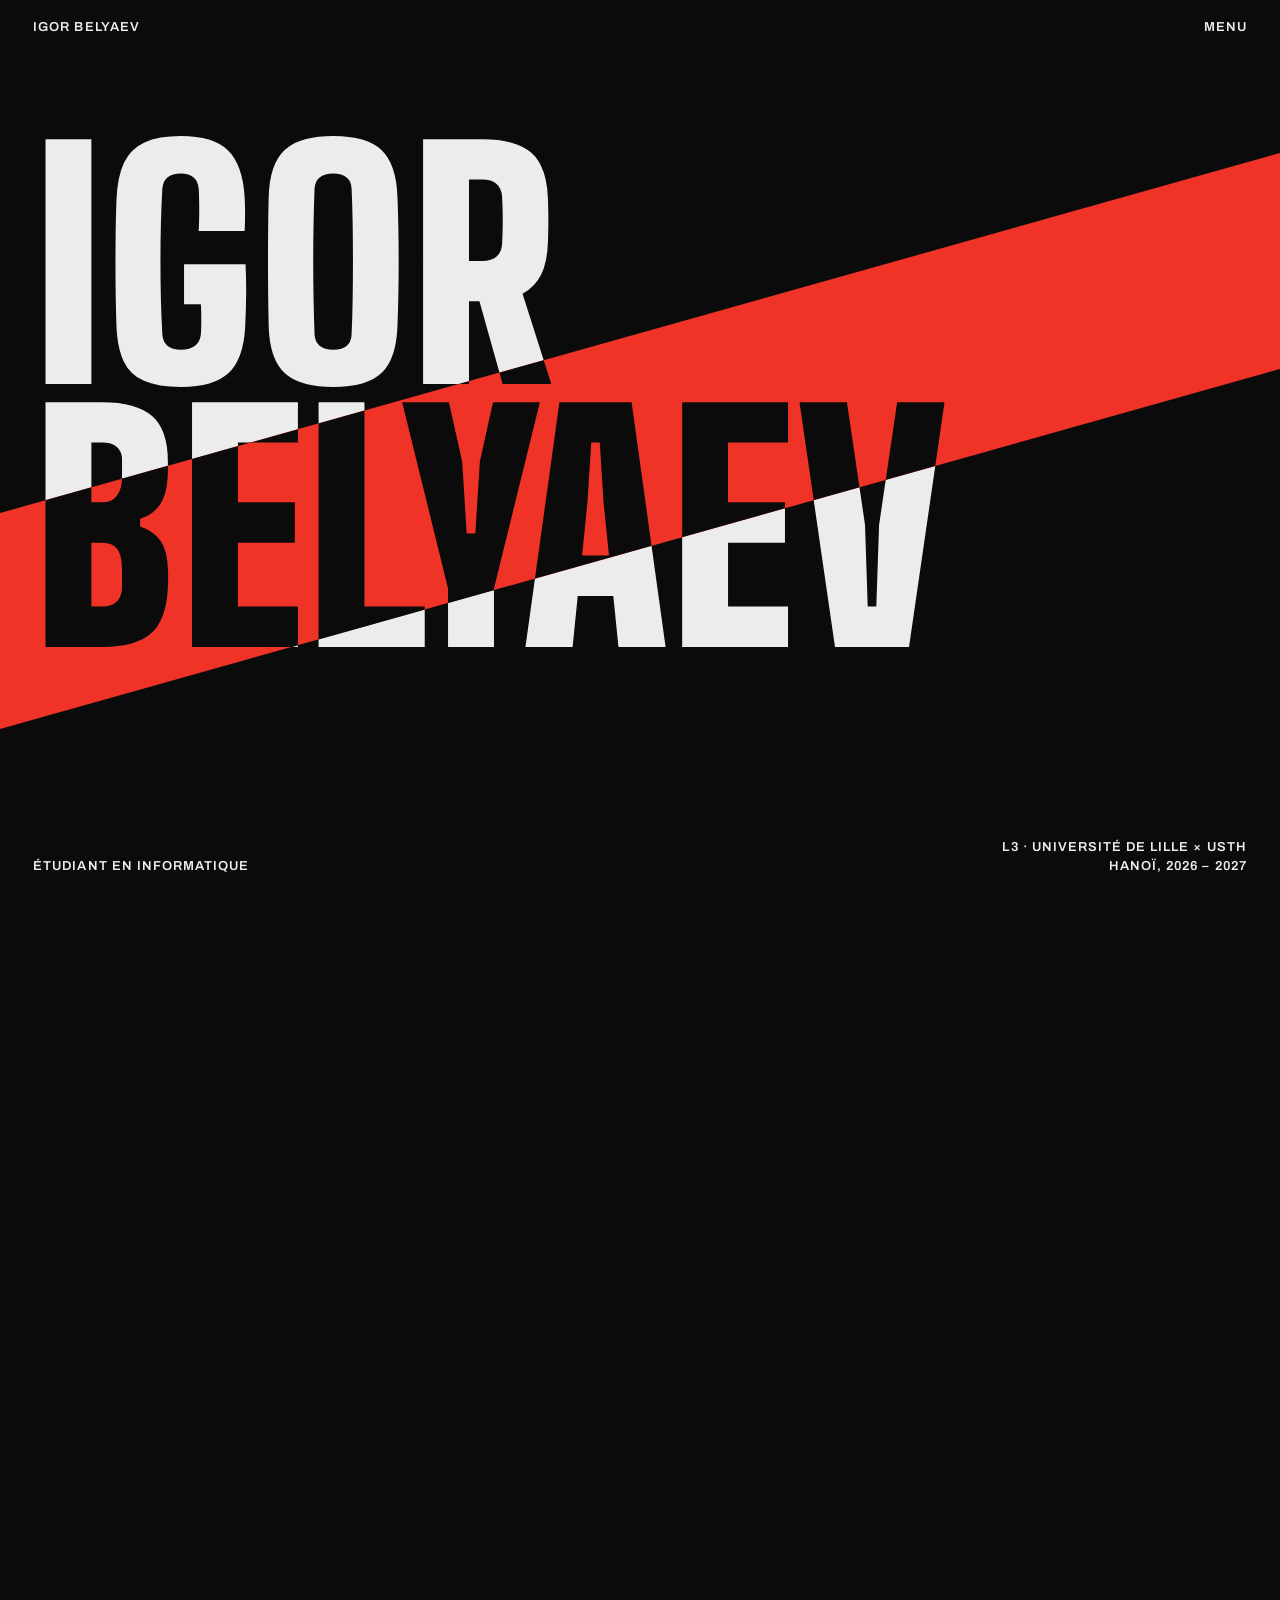
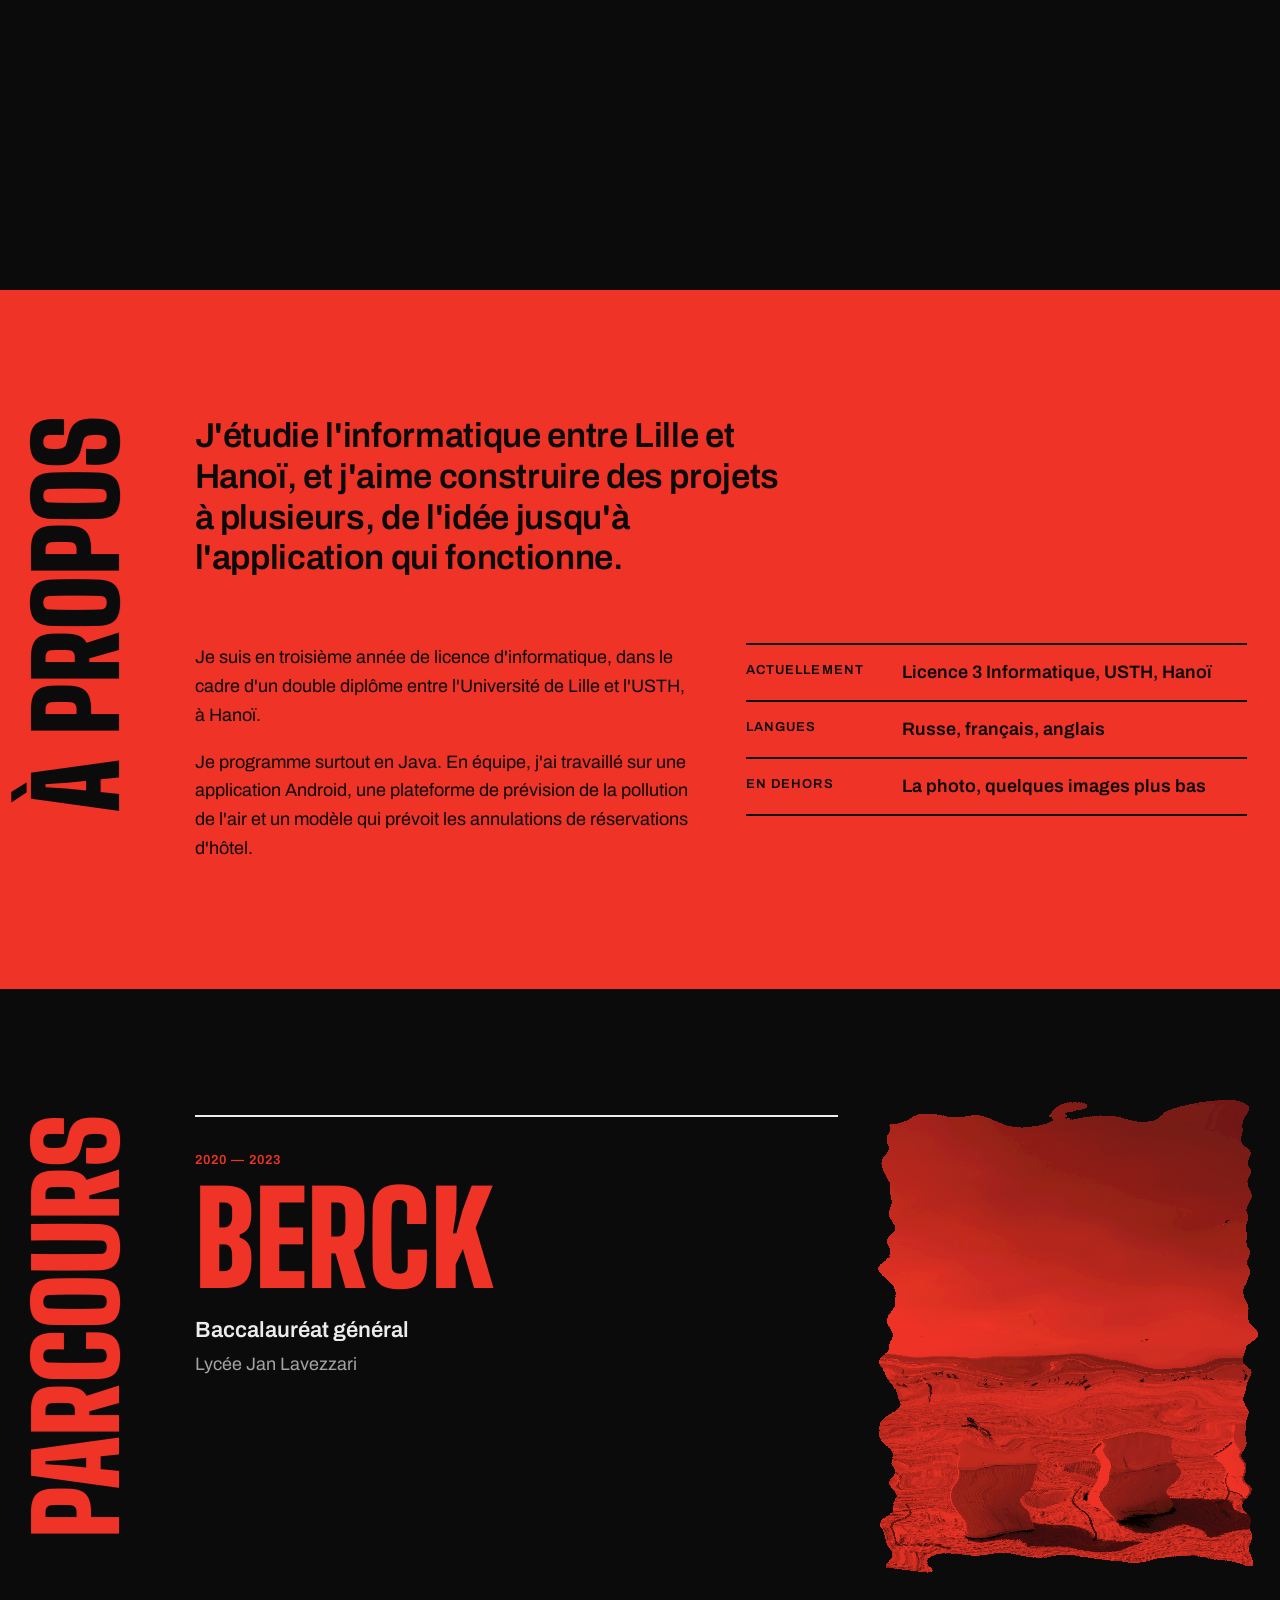
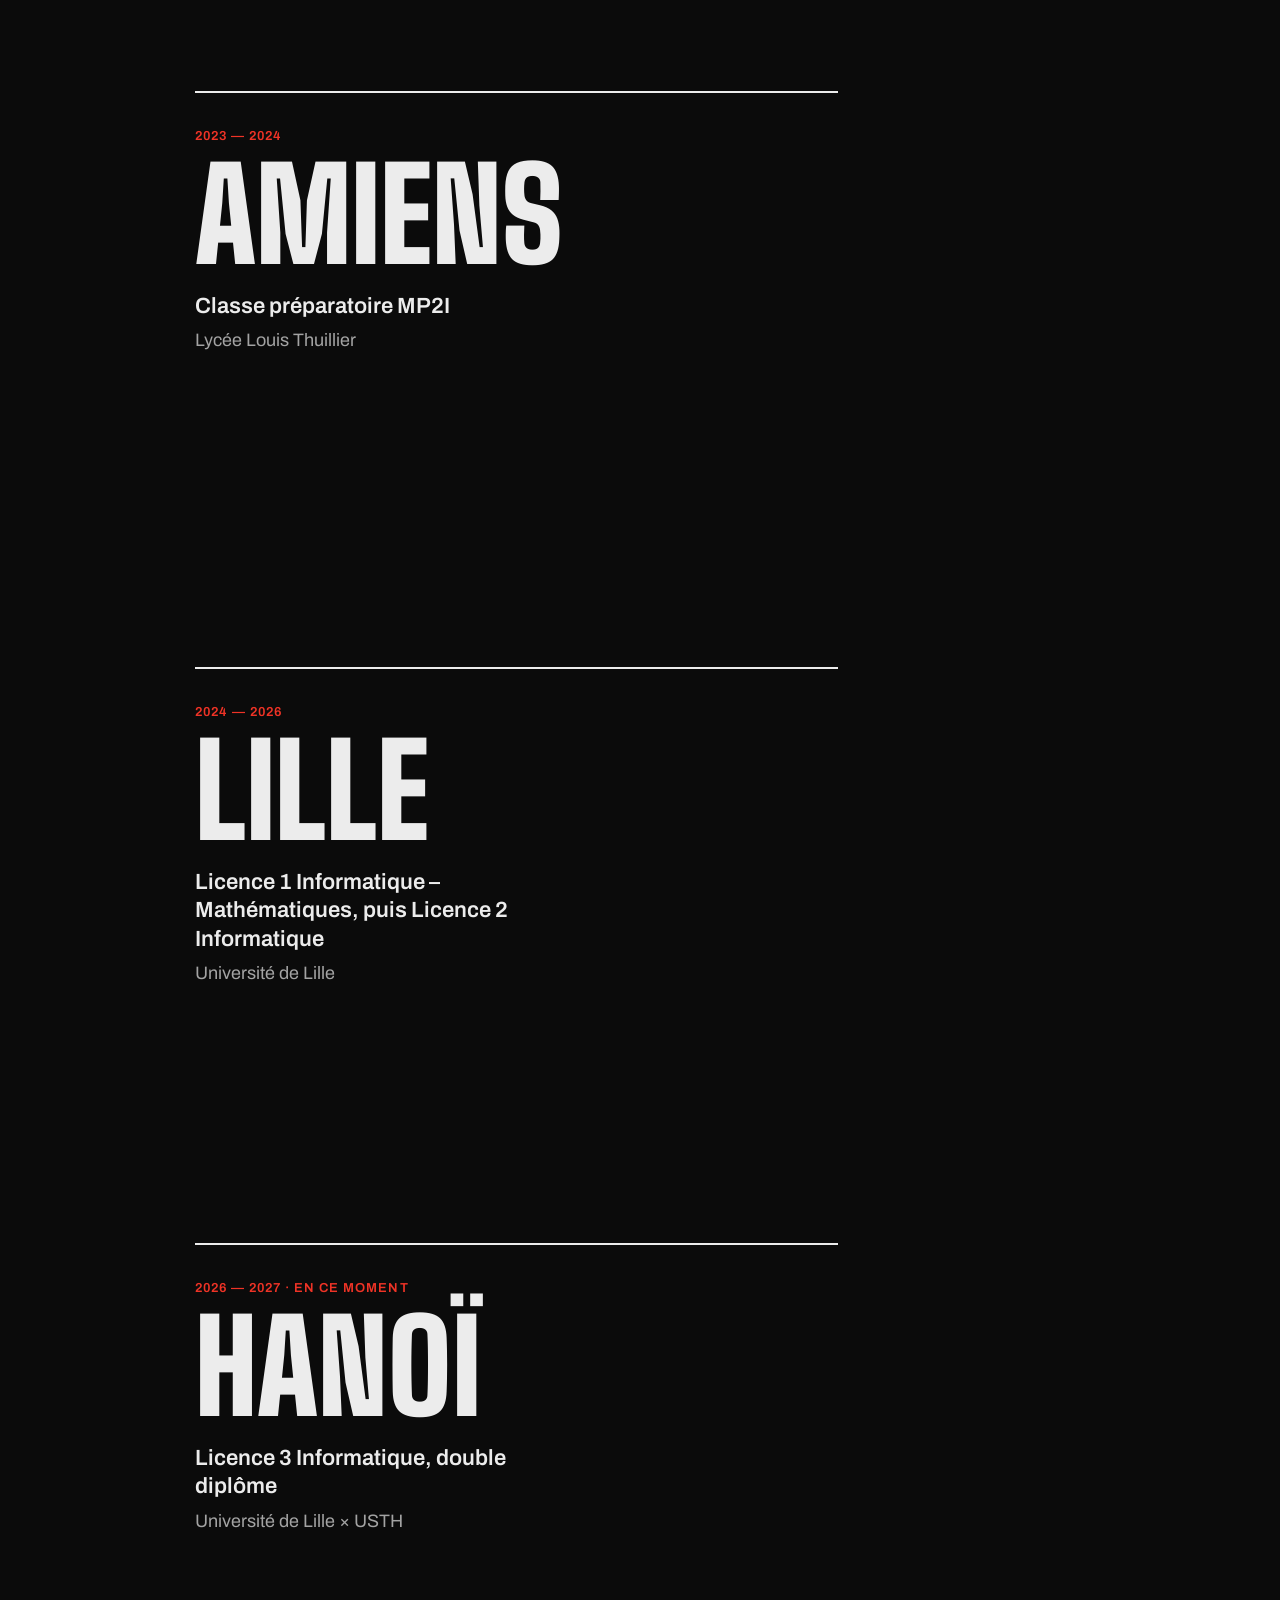
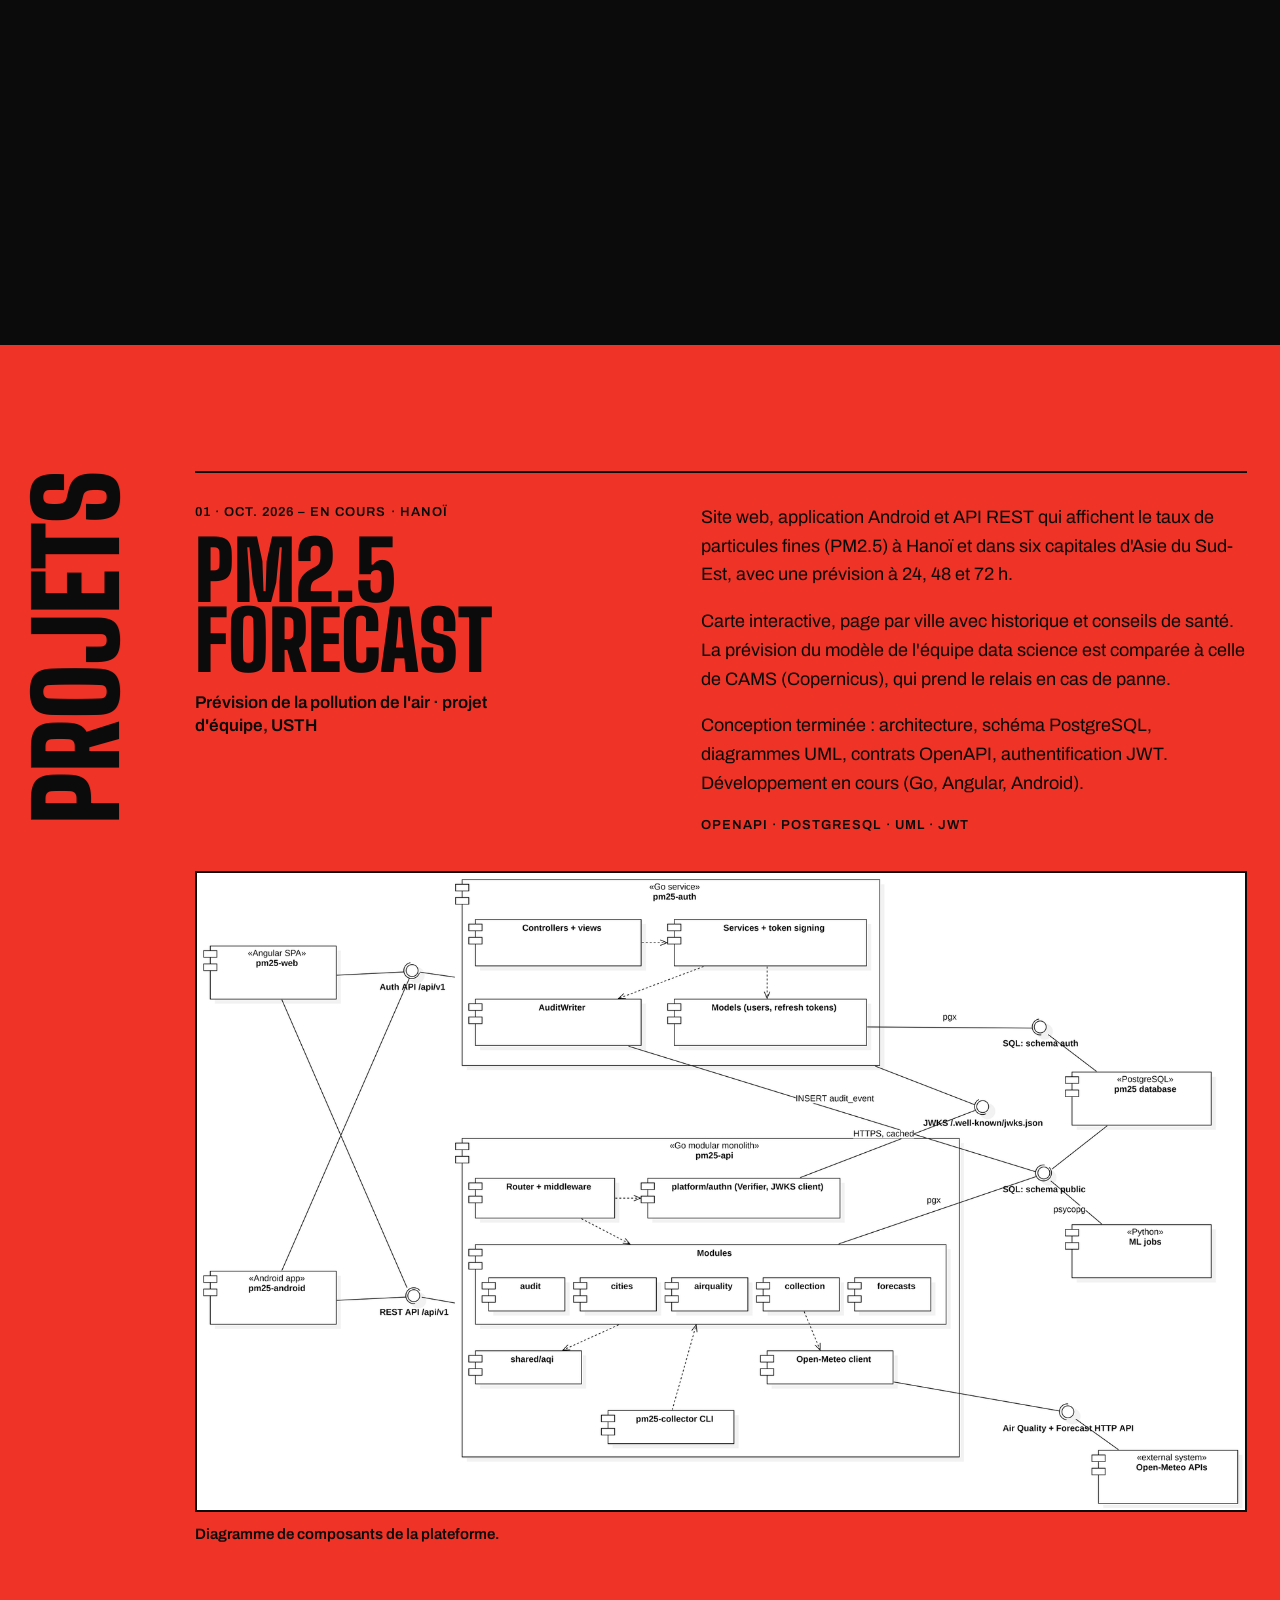
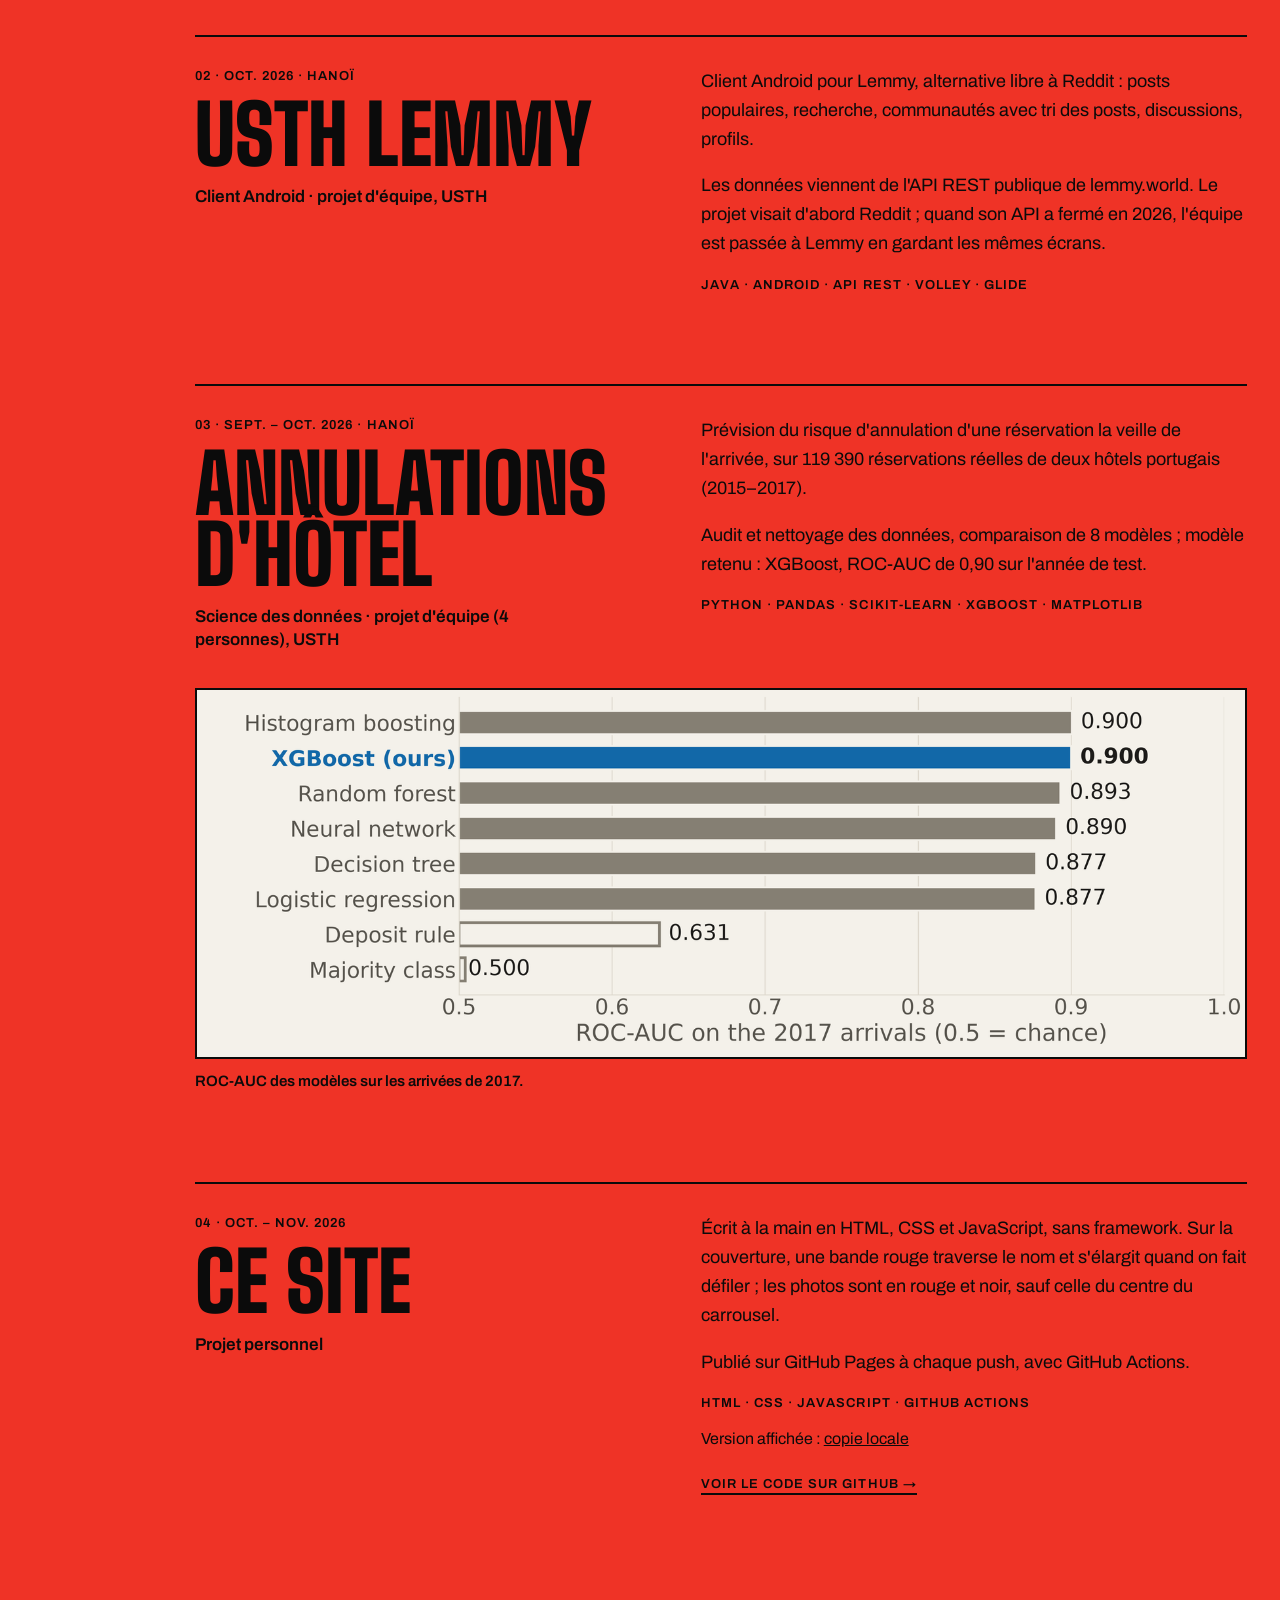
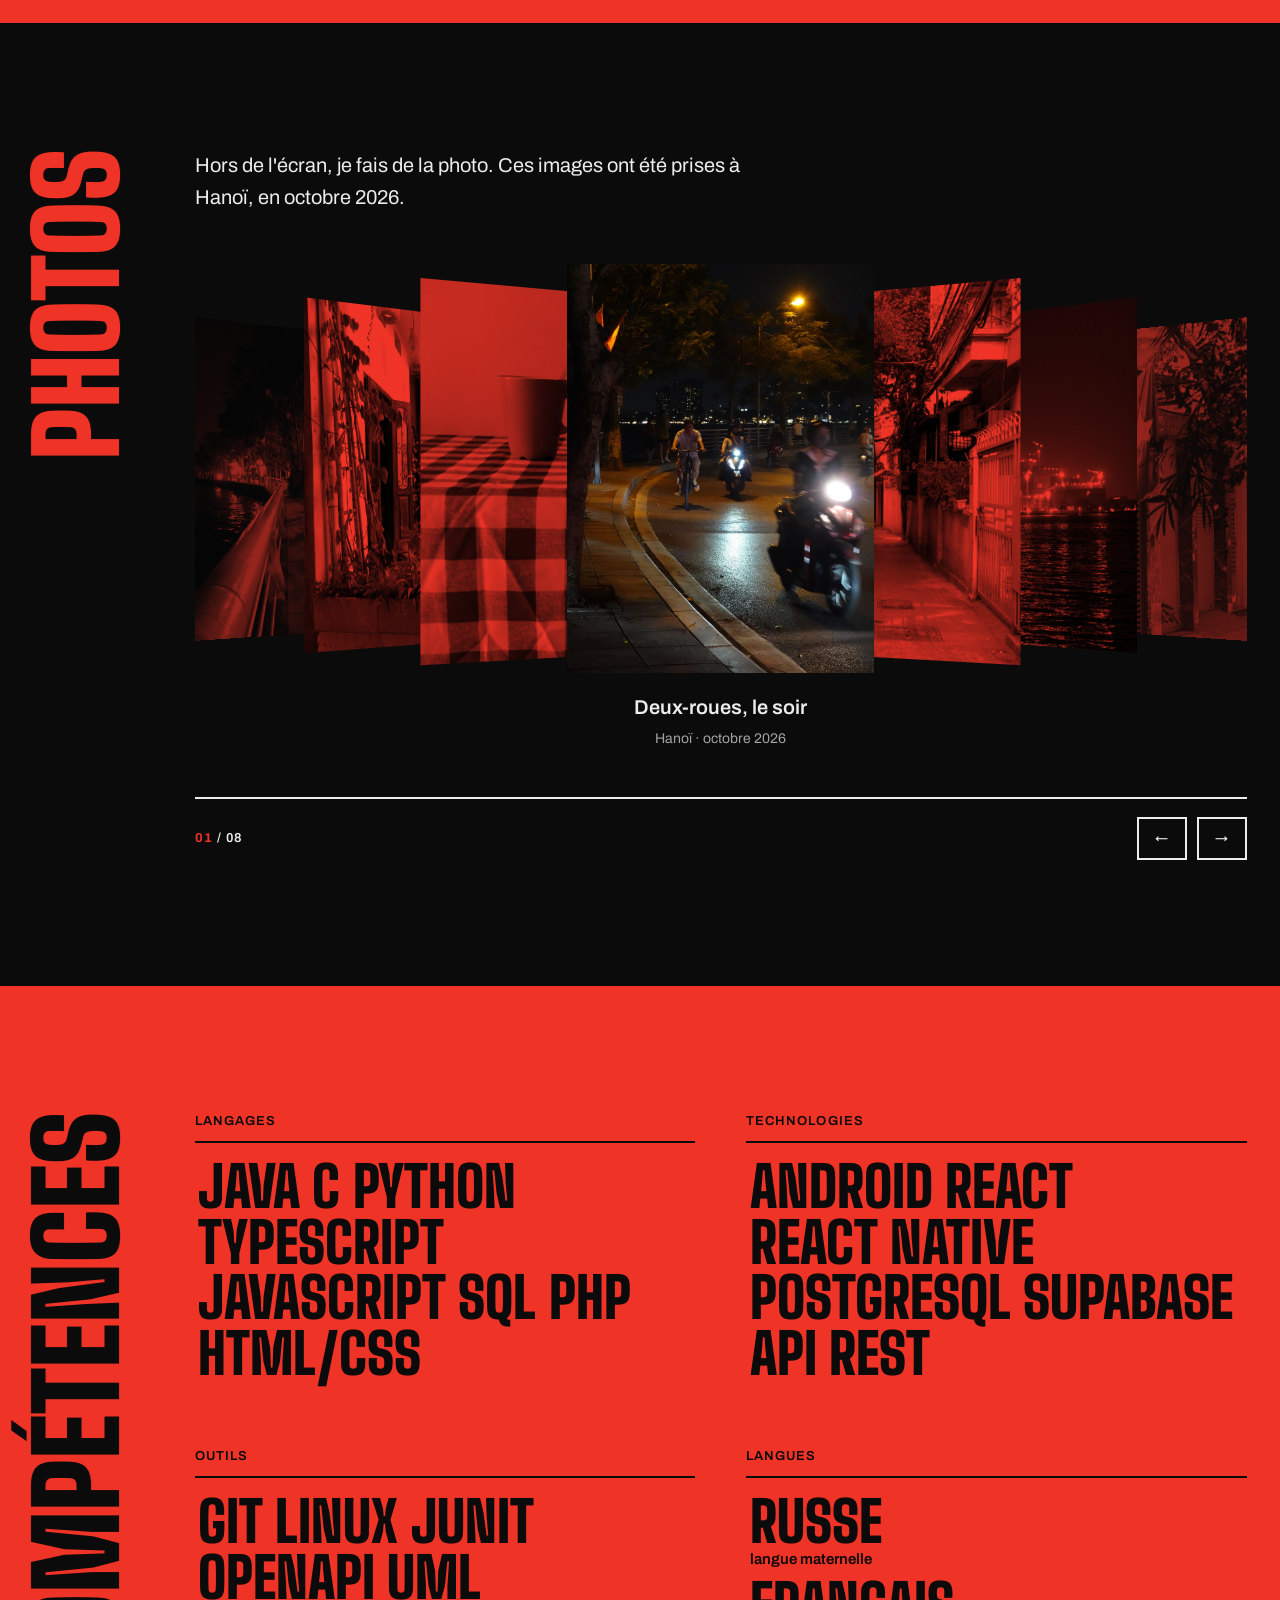
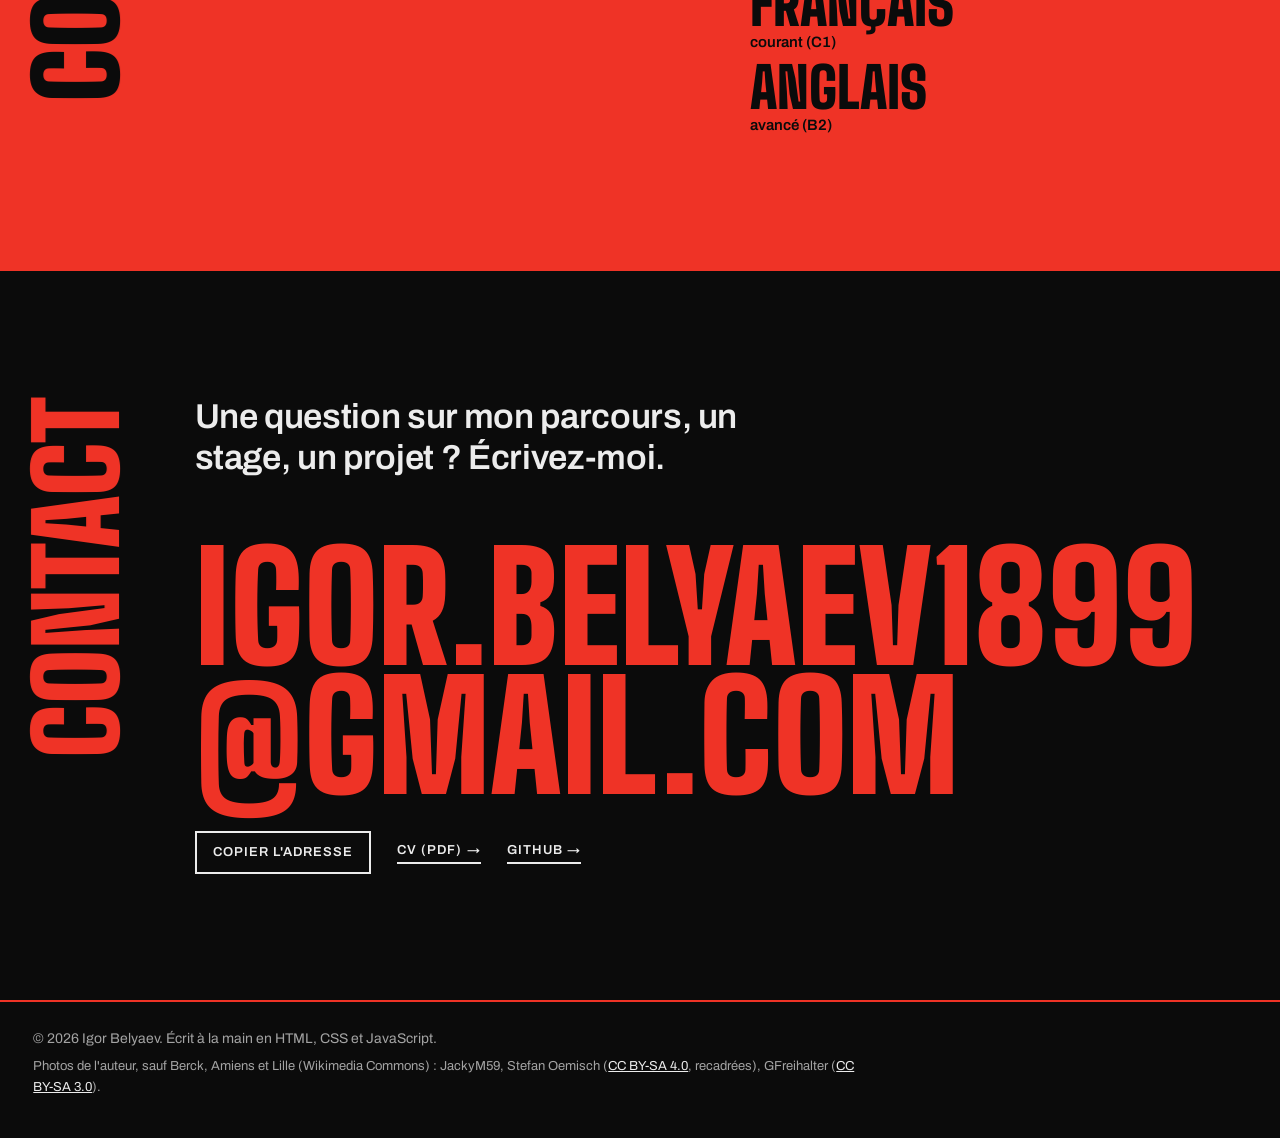
==== commit 0733d08b: "Nouveau design : l'affiche rouge et noir devient le site principal Couverture en affiche (bande roug" ====
--- a/site/index.html
+++ b/site/index.html
@@ -20,14 +20,13 @@
   <meta name="twitter:card" content="summary_large_image">
   <link rel="preconnect" href="https://fonts.googleapis.com">
   <link rel="preconnect" href="https://fonts.gstatic.com" crossorigin>
-  <link href="https://fonts.googleapis.com/css2?family=Archivo:wdth,wght@62..125,100..900&display=swap" rel="stylesheet">
+  <link href="https://fonts.googleapis.com/css2?family=Big+Shoulders:opsz,wght@10..72,700..900&family=Archivo:wght@400..700&display=swap" rel="stylesheet">
   <link rel="stylesheet" href="css/style.css">
   <script src="js/boot.js"></script>
 </head>
 <body>
 
   <a class="skip" href="#apropos">Aller au contenu</a>
-  <div class="dot" aria-hidden="true"></div>
 
   <header class="bar">
     <a href="#top">Igor Belyaev</a>
@@ -38,9 +37,9 @@
     <ul>
       <li><a href="#apropos">À propos</a></li>
       <li><a href="#parcours">Parcours</a></li>
-      <li><a href="#competences">Compétences</a></li>
       <li><a href="#projets">Projets</a></li>
       <li><a href="#photos">Photos</a></li>
+      <li><a href="#competences">Compétences</a></li>
       <li><a href="#contact">Contact</a></li>
     </ul>
     <p class="menu-foot">
@@ -50,36 +49,42 @@
     </p>
   </nav>
 
+  <!-- filtre « liquide » : la photo du parcours se déforme en passant d'une ville à l'autre -->
+  <svg class="defs" aria-hidden="true">
+    <filter id="liquid">
+      <feTurbulence type="fractalNoise" baseFrequency="0.011 0.03" numOctaves="2" seed="6" result="noise"/>
+      <feDisplacementMap id="liquid-map" in="SourceGraphic" in2="noise" scale="0" xChannelSelector="R" yChannelSelector="G"/>
+    </filter>
+  </svg>
+
   <main id="top">
 
-    <!-- Couverture : un couloir en perspective, une photo au bout.
-         En faisant défiler, on avance dans le couloir jusqu'à la photo. -->
+    <!-- Couverture : une affiche. Une bande rouge traverse le nom ; là où elle passe, les lettres deviennent noires.
+         En faisant défiler, la bande s'élargit jusqu'à couvrir tout l'écran. -->
     <section class="hero">
       <div class="hero-stage">
-        <figure class="hero-card">
-          <img src="img/hero-sm.jpg" srcset="img/hero-sm.jpg 1400w, img/hero.jpg 2400w" sizes="100vw"
-               alt="Bord d'un lac à Hanoï, la nuit : arbres éclairés et reflets dorés sur l'eau">
-        </figure>
-        <svg class="hero-lines" aria-hidden="true"></svg>
-        <h1 class="hero-name">
-          <span class="w w1"><span>Igor</span></span>
-          <span class="w w2"><span>Belyaev</span></span>
-        </h1>
-        <p class="hero-role">Étudiant en informatique</p>
-        <p class="hero-corner hero-bl">L3 Informatique<br>Lille × Hanoï</p>
-        <p class="hero-corner hero-br">Hanoï<br>21°02′ N · 105°51′ E</p>
-      </div>
-    </section>
-
-    <section id="apropos" class="section">
-      <h2 class="giant"><span>À propos</span></h2>
-      <div class="grid">
-        <p class="lead">J'étudie l'informatique entre Lille et Hanoï, et j'aime construire des projets à plusieurs, de l'idée jusqu'à l'application qui fonctionne.</p>
-        <div class="body">
-          <p>Je suis en troisième année de licence d'informatique, dans le cadre d'un double diplôme entre
-            l'Université de Lille et l'USTH, à Hanoï.</p>
-          <p>Je programme surtout en Java. En équipe, j'ai travaillé sur une application Android, une plateforme
-            de prévision de la pollution de l'air et un modèle qui prévoit les annulations de réservations d'hôtel.</p>
+        <div class="poster">
+          <h1 class="name"><span>Igor</span><span>Belyaev</span></h1>
+          <p class="hero-sub">Étudiant en informatique</p>
+          <p class="hero-meta">L3 · Université de Lille × USTH<br>Hanoï, 2026 – 2027</p>
+        </div>
+        <div class="band" aria-hidden="true"></div>
+        <div class="poster poster-k" aria-hidden="true"></div>
+      </div>
+    </section>
+
+    <section id="apropos" class="section red">
+      <h2 class="side">À propos</h2>
+      <div class="content">
+        <p class="lead">J'étudie l'informatique entre Lille et Hanoï, et j'aime construire des projets à plusieurs,
+          de l'idée jusqu'à l'application qui fonctionne.</p>
+        <div class="cols">
+          <div class="text">
+            <p>Je suis en troisième année de licence d'informatique, dans le cadre d'un double diplôme entre
+              l'Université de Lille et l'USTH, à Hanoï.</p>
+            <p>Je programme surtout en Java. En équipe, j'ai travaillé sur une application Android, une plateforme
+              de prévision de la pollution de l'air et un modèle qui prévoit les annulations de réservations d'hôtel.</p>
+          </div>
           <dl class="facts">
             <div><dt>Actuellement</dt><dd>Licence 3 Informatique, USTH, Hanoï</dd></div>
             <div><dt>Langues</dt><dd>Russe, français, anglais</dd></div>
@@ -89,60 +94,196 @@
       </div>
     </section>
 
-    <!-- Parcours : les villes défilent sur le côté pendant qu'on fait défiler la page -->
-    <section id="parcours" class="journey">
-      <div class="head"><h2 class="giant"><span>Parcours</span></h2></div>
-      <div class="journey-pin">
-        <div class="journey-stage">
-          <ol class="journey-track">
-            <li class="stop">
-              <span class="stop-years">2020 — 2023</span>
-              <span class="stop-city">Berck</span>
-              <span class="stop-what">Baccalauréat général</span>
-              <span class="stop-where">Lycée Jan Lavezzari</span>
-            </li>
-            <li class="stop">
-              <span class="stop-years">2023 — 2024</span>
-              <span class="stop-city">Amiens</span>
-              <span class="stop-what">Classe préparatoire MP2I</span>
-              <span class="stop-where">Lycée Louis Thuillier</span>
-            </li>
-            <li class="stop">
-              <span class="stop-years">2024 — 2026</span>
-              <span class="stop-city">Lille</span>
-              <span class="stop-what">Licence 1 Informatique – Mathématiques, puis Licence 2 Informatique</span>
-              <span class="stop-where">Université de Lille</span>
-            </li>
-            <li class="stop">
-              <span class="stop-years">2026 — 2027</span>
-              <span class="stop-city">Hanoï</span>
-              <span class="stop-what">Licence 3 Informatique, double diplôme</span>
-              <span class="stop-where">Université de Lille × USTH</span>
-            </li>
-          </ol>
-          <div class="journey-progress" aria-hidden="true"><span></span></div>
-        </div>
-      </div>
-    </section>
-
-    <section id="competences" class="section">
-      <h2 class="giant"><span>Compétences</span></h2>
-      <div class="skills">
+    <section id="parcours" class="section dark">
+      <h2 class="side">Parcours</h2>
+      <div class="content journey">
+        <ol class="steps">
+          <li class="step">
+            <p class="step-years">2020 — 2023</p>
+            <p class="step-city">Berck</p>
+            <p class="step-what">Baccalauréat général</p>
+            <p class="step-where">Lycée Jan Lavezzari</p>
+            <span class="photo step-photo"><img src="img/parcours/berck.jpg" alt="Cabines de plage à Berck" loading="lazy" width="900" height="1125"></span>
+          </li>
+          <li class="step">
+            <p class="step-years">2023 — 2024</p>
+            <p class="step-city">Amiens</p>
+            <p class="step-what">Classe préparatoire MP2I</p>
+            <p class="step-where">Lycée Louis Thuillier</p>
+            <span class="photo step-photo"><img src="img/parcours/amiens.jpg" alt="Barques dans les hortillonnages d'Amiens" loading="lazy" width="900" height="1125"></span>
+          </li>
+          <li class="step">
+            <p class="step-years">2024 — 2026</p>
+            <p class="step-city">Lille</p>
+            <p class="step-what">Licence 1 Informatique – Mathématiques, puis Licence 2 Informatique</p>
+            <p class="step-where">Université de Lille</p>
+            <span class="photo step-photo"><img src="img/parcours/lille.jpg" alt="Façade de la Vieille Bourse de Lille" loading="lazy" width="900" height="1125"></span>
+          </li>
+          <li class="step">
+            <p class="step-years">2026 — 2027 · en ce moment</p>
+            <p class="step-city">Hanoï</p>
+            <p class="step-what">Licence 3 Informatique, double diplôme</p>
+            <p class="step-where">Université de Lille × USTH</p>
+            <span class="photo step-photo"><img src="img/parcours/hanoi.jpg" alt="Arbres éclairés au bord d'un lac à Hanoï, la nuit" loading="lazy" width="900" height="1125"></span>
+          </li>
+        </ol>
+        <div class="viewer" aria-hidden="true">
+          <div class="viewer-frame">
+            <span class="photo"><img src="img/parcours/berck.jpg" alt="" width="900" height="1125"></span>
+            <span class="photo"><img src="img/parcours/amiens.jpg" alt="" loading="lazy" width="900" height="1125"></span>
+            <span class="photo"><img src="img/parcours/lille.jpg" alt="" loading="lazy" width="900" height="1125"></span>
+            <span class="photo"><img src="img/parcours/hanoi.jpg" alt="" loading="lazy" width="900" height="1125"></span>
+          </div>
+        </div>
+      </div>
+    </section>
+
+    <section id="projets" class="section red">
+      <h2 class="side">Projets</h2>
+      <div class="content projects">
+
+        <article class="project">
+          <header>
+            <p class="label">01 · oct. 2026 – en cours · Hanoï</p>
+            <h3 class="project-title">PM2.5 Forecast</h3>
+            <p class="project-sub">Prévision de la pollution de l'air · projet d'équipe, USTH</p>
+          </header>
+          <div class="text">
+            <p>Site web, application Android et API REST qui affichent le taux de particules fines (PM2.5) à Hanoï
+              et dans six capitales d'Asie du Sud-Est, avec une prévision à 24, 48 et 72 h.</p>
+            <p>Carte interactive, page par ville avec historique et conseils de santé. La prévision du modèle de l'équipe
+              data science est comparée à celle de CAMS (Copernicus), qui prend le relais en cas de panne.</p>
+            <p>Conception terminée&nbsp;: architecture, schéma PostgreSQL, diagrammes UML, contrats OpenAPI,
+              authentification JWT. Développement en cours (Go, Angular, Android).</p>
+            <p class="label stack">OpenAPI · PostgreSQL · UML · JWT</p>
+          </div>
+          <figure class="project-figure">
+            <img src="img/projets/pm25-composants.png" width="1600" height="972" loading="lazy"
+                 alt="Diagramme de composants UML : site Angular, application Android, API en Go, service d'authentification, base PostgreSQL et tâches Python du modèle">
+            <figcaption>Diagramme de composants de la plateforme.</figcaption>
+          </figure>
+        </article>
+
+        <article class="project">
+          <header>
+            <p class="label">02 · oct. 2026 · Hanoï</p>
+            <h3 class="project-title">USTH Lemmy</h3>
+            <p class="project-sub">Client Android · projet d'équipe, USTH</p>
+          </header>
+          <div class="text">
+            <p>Client Android pour Lemmy, alternative libre à Reddit&nbsp;: posts populaires, recherche, communautés
+              avec tri des posts, discussions, profils.</p>
+            <p>Les données viennent de l'API REST publique de lemmy.world. Le projet visait d'abord Reddit&nbsp;; quand son
+              API a fermé en 2026, l'équipe est passée à Lemmy en gardant les mêmes écrans.</p>
+            <p class="label stack">Java · Android · API REST · Volley · Glide</p>
+          </div>
+        </article>
+
+        <article class="project">
+          <header>
+            <p class="label">03 · sept. – oct. 2026 · Hanoï</p>
+            <h3 class="project-title">Annulations d'hôtel</h3>
+            <p class="project-sub">Science des données · projet d'équipe (4 personnes), USTH</p>
+          </header>
+          <div class="text">
+            <p>Prévision du risque d'annulation d'une réservation la veille de l'arrivée, sur 119&nbsp;390 réservations
+              réelles de deux hôtels portugais (2015–2017).</p>
+            <p>Audit et nettoyage des données, comparaison de 8 modèles&nbsp;; modèle retenu&nbsp;: XGBoost, ROC-AUC de 0,90
+              sur l'année de test.</p>
+            <p class="label stack">Python · pandas · scikit-learn · XGBoost · matplotlib</p>
+          </div>
+          <figure class="project-figure">
+            <img src="img/projets/hotels-modeles.png" width="1600" height="560" loading="lazy"
+                 alt="Graphique en barres : ROC-AUC des huit modèles sur les arrivées de 2017, XGBoost et histogram boosting en tête à 0,900">
+            <figcaption>ROC-AUC des modèles sur les arrivées de 2017.</figcaption>
+          </figure>
+        </article>
+
+        <article class="project">
+          <header>
+            <p class="label">04 · oct. – nov. 2026</p>
+            <h3 class="project-title">Ce site</h3>
+            <p class="project-sub">Projet personnel</p>
+          </header>
+          <div class="text">
+            <p>Écrit à la main en HTML, CSS et JavaScript, sans framework. Sur la couverture, une bande rouge traverse
+              le nom et s'élargit quand on fait défiler&nbsp;; les photos sont en rouge et noir, sauf celle du centre du carrousel.</p>
+            <p>Publié sur GitHub Pages à chaque push, avec GitHub Actions.</p>
+            <p class="label stack">HTML · CSS · JavaScript · GitHub Actions</p>
+            <p class="version">Version affichée&nbsp;: <a href="https://github.com/rogirouge/portfolio/commits/main" data-version>copie locale</a></p>
+            <p><a class="link" href="https://github.com/rogirouge/portfolio">Voir le code sur GitHub</a></p>
+          </div>
+        </article>
+
+      </div>
+    </section>
+
+    <section id="photos" class="section dark">
+      <h2 class="side">Photos</h2>
+      <div class="content">
+        <p class="intro">Hors de l'écran, je fais de la photo. Ces images ont été prises à Hanoï, en octobre 2026.</p>
+        <div class="cf" tabindex="0" aria-roledescription="carrousel" aria-label="Photos">
+          <figure class="cf-item">
+            <span class="photo"><img src="img/photos/01.jpg" alt="Deux-roues phares allumés sur une route au bord du lac, la nuit" loading="lazy"></span>
+            <figcaption><b>Deux-roues, le soir</b><span>Hanoï · octobre 2026</span></figcaption>
+          </figure>
+          <figure class="cf-item">
+            <span class="photo"><img src="img/photos/02.jpg" alt="Ruelle étroite avec des drapeaux rouges et un portail turquoise" loading="lazy"></span>
+            <figcaption><b>Ruelle pavoisée</b><span>Hanoï · octobre 2026</span></figcaption>
+          </figure>
+          <figure class="cf-item">
+            <span class="photo"><img src="img/photos/03.jpg" alt="Grues et chantier illuminés de l'autre côté du lac, la nuit" loading="lazy"></span>
+            <figcaption><b>Grues sur l'autre rive</b><span>Hanoï · octobre 2026</span></figcaption>
+          </figure>
+          <figure class="cf-item">
+            <span class="photo"><img src="img/photos/04.jpg" alt="Drapeau du Vietnam devant une porte, entre les feuilles" loading="lazy"></span>
+            <figcaption><b>Drapeau à la porte</b><span>Hanoï · octobre 2026</span></figcaption>
+          </figure>
+          <figure class="cf-item">
+            <span class="photo"><img src="img/photos/05.jpg" alt="Garde-corps blanc au bord du lac, reflets dorés d'un immeuble éclairé" loading="lazy"></span>
+            <figcaption><b>Reflets sur le lac</b><span>Hanoï · octobre 2026</span></figcaption>
+          </figure>
+          <figure class="cf-item">
+            <span class="photo"><img src="img/photos/06.jpg" alt="Promenade le long du lac sous les palmiers, la nuit" loading="lazy"></span>
+            <figcaption><b>La promenade, la nuit</b><span>Hanoï · octobre 2026</span></figcaption>
+          </figure>
+          <figure class="cf-item">
+            <span class="photo"><img src="img/photos/07.jpg" alt="Entrée de maison couverte de plantes et de lampes en osier" loading="lazy"></span>
+            <figcaption><b>Façade végétale</b><span>Hanoï · octobre 2026</span></figcaption>
+          </figure>
+          <figure class="cf-item">
+            <span class="photo"><img src="img/photos/08.jpg" alt="Tasse grise sur une nappe à carreaux rouges et blancs" loading="lazy"></span>
+            <figcaption><b>Nature morte</b><span>Hanoï · octobre 2026</span></figcaption>
+          </figure>
+        </div>
+        <div class="cf-bar">
+          <p class="cf-count label" aria-live="polite"><b>01</b> / 08</p>
+          <div class="cf-nav">
+            <button type="button" class="cf-prev" aria-label="Photo précédente">←</button>
+            <button type="button" class="cf-next" aria-label="Photo suivante">→</button>
+          </div>
+        </div>
+      </div>
+    </section>
+
+    <section id="competences" class="section red">
+      <h2 class="side">Compétences</h2>
+      <div class="content skills">
         <div>
           <h3 class="label">Langages</h3>
-          <ul class="skill-list"><li>Java</li><li>C</li><li>Python</li><li>TypeScript</li><li>JavaScript</li><li>SQL</li><li>PHP</li><li>HTML/CSS</li></ul>
+          <ul class="words"><li>Java</li><li>C</li><li>Python</li><li>TypeScript</li><li>JavaScript</li><li>SQL</li><li>PHP</li><li>HTML/CSS</li></ul>
         </div>
         <div>
           <h3 class="label">Technologies</h3>
-          <ul class="skill-list"><li>Android</li><li>React</li><li>React Native</li><li>PostgreSQL</li><li>Supabase</li><li>API REST</li></ul>
+          <ul class="words"><li>Android</li><li>React</li><li>React Native</li><li>PostgreSQL</li><li>Supabase</li><li>API REST</li></ul>
         </div>
         <div>
           <h3 class="label">Outils</h3>
-          <ul class="skill-list"><li>Git</li><li>Linux</li><li>JUnit</li><li>OpenAPI</li><li>UML</li></ul>
+          <ul class="words"><li>Git</li><li>Linux</li><li>JUnit</li><li>OpenAPI</li><li>UML</li></ul>
         </div>
         <div>
           <h3 class="label">Langues</h3>
-          <ul class="skill-list">
+          <ul class="words langs">
             <li>Russe <small>langue maternelle</small></li>
             <li>Français <small>courant (C1)</small></li>
             <li>Anglais <small>avancé (B2)</small></li>
@@ -151,150 +292,26 @@
       </div>
     </section>
 
-    <section id="projets" class="section">
-      <h2 class="giant"><span>Projets</span></h2>
-
-      <article class="project">
-        <header>
-          <p class="label">01 · oct. 2026 – en cours · Hanoï</p>
-          <h3 class="project-title">PM2.5 Forecast, prévision de la pollution de l'air</h3>
-          <p class="project-team">Projet d'équipe, USTH</p>
-        </header>
-        <div class="body">
-          <p>Site web, application Android et API REST qui affichent le taux de particules fines (PM2.5) à Hanoï
-            et dans six capitales d'Asie du Sud-Est, avec une prévision à 24, 48 et 72 h.</p>
-          <p>Carte interactive, page par ville avec historique et conseils de santé. La prévision du modèle de l'équipe
-            data science est comparée à celle de CAMS (Copernicus), qui prend le relais en cas de panne.</p>
-          <p>Conception terminée&nbsp;: architecture, schéma PostgreSQL, diagrammes UML, contrats OpenAPI,
-            authentification JWT. Développement en cours (Go, Angular, Android).</p>
-          <p class="label stack">OpenAPI · PostgreSQL · UML · JWT</p>
-          <figure class="project-figure">
-            <img src="img/projets/pm25-composants.png" width="1600" height="972" loading="lazy"
-                 alt="Diagramme de composants UML : site Angular, application Android, API en Go, service d'authentification, base PostgreSQL et tâches Python du modèle">
-            <figcaption>Diagramme de composants de la plateforme.</figcaption>
-          </figure>
-        </div>
-      </article>
-
-      <article class="project">
-        <header>
-          <p class="label">02 · oct. 2026 · Hanoï</p>
-          <h3 class="project-title">USTH Lemmy, client Android</h3>
-          <p class="project-team">Projet d'équipe, USTH</p>
-        </header>
-        <div class="body">
-          <p>Client Android pour Lemmy, alternative libre à Reddit&nbsp;: posts populaires, recherche, communautés
-            avec tri des posts, discussions, profils.</p>
-          <p>Les données viennent de l'API REST publique de lemmy.world. Le projet visait d'abord Reddit&nbsp;; quand son
-            API a fermé en 2026, l'équipe est passée à Lemmy en gardant les mêmes écrans.</p>
-          <p class="label stack">Java · Android · API REST · Volley · Glide</p>
-        </div>
-      </article>
-
-      <article class="project">
-        <header>
-          <p class="label">03 · sept. – oct. 2026 · Hanoï</p>
-          <h3 class="project-title">Prévision des annulations de réservations d'hôtel</h3>
-          <p class="project-team">Projet d'équipe (4 personnes), science des données, USTH</p>
-        </header>
-        <div class="body">
-          <p>Prévision du risque d'annulation d'une réservation la veille de l'arrivée, sur 119&nbsp;390 réservations
-            réelles de deux hôtels portugais (2015–2017).</p>
-          <p>Audit et nettoyage des données, comparaison de 8 modèles&nbsp;; modèle retenu&nbsp;: XGBoost, ROC-AUC de 0,90
-            sur l'année de test.</p>
-          <p class="label stack">Python · pandas · scikit-learn · XGBoost · matplotlib</p>
-          <figure class="project-figure">
-            <img src="img/projets/hotels-modeles.png" width="1600" height="560" loading="lazy"
-                 alt="Graphique en barres : ROC-AUC des huit modèles sur les arrivées de 2017, XGBoost et histogram boosting en tête à 0,900">
-            <figcaption>ROC-AUC des modèles sur les arrivées de 2017.</figcaption>
-          </figure>
-        </div>
-      </article>
-
-      <article class="project">
-        <header>
-          <p class="label">04 · oct. 2026</p>
-          <h3 class="project-title">Ce site</h3>
-          <p class="project-team">Projet personnel</p>
-        </header>
-        <div class="body">
-          <p>Écrit à la main en HTML, CSS et JavaScript, sans framework. Les animations sont dessinées en JavaScript&nbsp;:
-            le couloir en perspective de la couverture, le parcours qui défile sur le côté, le carrousel de photos.</p>
-          <p>Publié sur GitHub Pages à chaque push, avec GitHub Actions.</p>
-          <p class="label stack">HTML · CSS · JavaScript · GitHub Actions</p>
-          <p class="version">Version affichée&nbsp;: <a href="https://github.com/rogirouge/portfolio/commits/main" data-version>copie locale</a></p>
-          <p><a class="arrow" href="https://github.com/rogirouge/portfolio">Voir le code sur GitHub</a></p>
-        </div>
-      </article>
-    </section>
-
-    <section id="photos" class="section">
-      <h2 class="giant"><span>Photos</span></h2>
-      <p class="intro">Hors de l'écran, je fais de la photo. Ces images ont été prises à Hanoï, en octobre 2026.</p>
-
-      <div class="cf" tabindex="0" aria-roledescription="carrousel" aria-label="Photos">
-        <svg class="cf-lines" aria-hidden="true"></svg>
-        <figure class="cf-item">
-          <img src="img/photos/01.jpg" alt="Deux-roues phares allumés sur une route au bord du lac, la nuit" loading="lazy">
-          <figcaption><b>Deux-roues, le soir</b><span>Hanoï · octobre 2026</span></figcaption>
-        </figure>
-        <figure class="cf-item">
-          <img src="img/photos/02.jpg" alt="Ruelle étroite avec des drapeaux rouges et un portail turquoise" loading="lazy">
-          <figcaption><b>Ruelle pavoisée</b><span>Hanoï · octobre 2026</span></figcaption>
-        </figure>
-        <figure class="cf-item">
-          <img src="img/photos/03.jpg" alt="Grues et chantier illuminés de l'autre côté du lac, la nuit" loading="lazy">
-          <figcaption><b>Grues sur l'autre rive</b><span>Hanoï · octobre 2026</span></figcaption>
-        </figure>
-        <figure class="cf-item">
-          <img src="img/photos/04.jpg" alt="Drapeau du Vietnam devant une porte, entre les feuilles" loading="lazy">
-          <figcaption><b>Drapeau à la porte</b><span>Hanoï · octobre 2026</span></figcaption>
-        </figure>
-        <figure class="cf-item">
-          <img src="img/photos/05.jpg" alt="Garde-corps blanc au bord du lac, reflets dorés d'un immeuble éclairé" loading="lazy">
-          <figcaption><b>Reflets sur le lac</b><span>Hanoï · octobre 2026</span></figcaption>
-        </figure>
-        <figure class="cf-item">
-          <img src="img/photos/06.jpg" alt="Promenade le long du lac sous les palmiers, la nuit" loading="lazy">
-          <figcaption><b>La promenade, la nuit</b><span>Hanoï · octobre 2026</span></figcaption>
-        </figure>
-        <figure class="cf-item">
-          <img src="img/photos/07.jpg" alt="Entrée de maison couverte de plantes et de lampes en osier" loading="lazy">
-          <figcaption><b>Façade végétale</b><span>Hanoï · octobre 2026</span></figcaption>
-        </figure>
-        <figure class="cf-item">
-          <img src="img/photos/08.jpg" alt="Tasse grise sur une nappe à carreaux rouges et blancs" loading="lazy">
-          <figcaption><b>Nature morte</b><span>Hanoï · octobre 2026</span></figcaption>
-        </figure>
-      </div>
-
-      <div class="cf-bar">
-        <p class="cf-count label" aria-live="polite"><b>01</b> / 08</p>
-        <div class="cf-nav">
-          <button type="button" class="cf-prev" aria-label="Photo précédente">←</button>
-          <button type="button" class="cf-next" aria-label="Photo suivante">→</button>
-        </div>
-      </div>
-    </section>
-
-    <section id="contact" class="section contact">
-      <h2 class="giant"><span>Contact</span></h2>
-      <p class="lead">Une question sur mon parcours, un stage, un projet&nbsp;? Écrivez-moi.</p>
-      <div class="mail-box">
-        <svg class="mail-lines" aria-hidden="true"></svg>
-        <a class="mail" href="mailto:igor.belyaev1899@gmail.com">igor.belyaev1899<wbr>@gmail.com</a>
-      </div>
-      <p class="contact-links">
-        <button type="button" class="copy" hidden>Copier l'adresse</button>
-        <a class="arrow" href="cv/CV_Igor_Belyaev.pdf">CV (PDF)</a>
-        <a class="arrow" href="https://github.com/rogirouge">GitHub</a>
-      </p>
+    <section id="contact" class="section dark">
+      <h2 class="side">Contact</h2>
+      <div class="content">
+        <p class="lead">Une question sur mon parcours, un stage, un projet&nbsp;? Écrivez-moi.</p>
+        <p class="mail"><a href="mailto:igor.belyaev1899@gmail.com">igor.belyaev1899<wbr>@gmail.com</a></p>
+        <p class="contact-links">
+          <button type="button" class="copy" hidden>Copier l'adresse</button>
+          <a class="link" href="cv/CV_Igor_Belyaev.pdf">CV (PDF)</a>
+          <a class="link" href="https://github.com/rogirouge">GitHub</a>
+        </p>
+      </div>
     </section>
 
   </main>
 
   <footer class="footer">
-    <p>© 2026 Igor Belyaev. Écrit à la main en HTML, CSS et JavaScript. Photos de l'auteur.</p>
+    <p>© 2026 Igor Belyaev. Écrit à la main en HTML, CSS et JavaScript.</p>
+    <p class="credits">Photos de l'auteur, sauf Berck, Amiens et Lille (Wikimedia Commons)&nbsp;:
+      JackyM59, Stefan Oemisch (<a href="https://creativecommons.org/licenses/by-sa/4.0/deed.fr">CC BY-SA 4.0</a>, recadrées),
+      GFreihalter (<a href="https://creativecommons.org/licenses/by-sa/3.0/deed.fr">CC BY-SA 3.0</a>).</p>
   </footer>
 
   <script src="js/main.js"></script>
--- a/site/css/style.css
+++ b/site/css/style.css
@@ -1,25 +1,25 @@
+/* Rouge : une affiche en rouge et noir.
+   Les sections alternent fond rouge (texte noir) et fond noir (texte blanc). */
+
 :root {
-  --bg: #0b0b0b;
-  --fg: #f2f2f2;
-  --text: #d6d6d6;
-  --muted: #a9a9a9;
-  --line: rgba(242, 242, 242, .32);
-  --rule: rgba(242, 242, 242, .14);
-
-  --font: Archivo, "Helvetica Neue", Arial, sans-serif;
+  --black: #0b0b0b;
+  --red: #ef3326;
+  --white: #ececec;
+  --grey: #a3a3a3;
+
+  --display: "Big Shoulders", Archivo, Impact, sans-serif;
+  --text: Archivo, "Helvetica Neue", Arial, sans-serif;
   --ease: cubic-bezier(.22, .61, .36, 1);
 
-  --gutter: clamp(16px, 2.4vw, 32px);
-  --max: 1480px;
-
-  /* carte de la couverture et écart avec le nom */
-  --cw: clamp(120px, 14vw, 210px);
-  --ch: min(calc(var(--cw) * 2.25), 58svh);
-  --gap: clamp(14px, 1.6vw, 28px);
-  --name: 6.2vw;
-
-  /* largeur d'une photo du carrousel */
-  --pw: clamp(220px, 25vw, 360px);
+  --gutter: clamp(16px, 2.6vw, 36px);
+  --side: clamp(72px, 8.6vw, 150px);   /* titres verticaux des sections */
+  --pw: clamp(220px, 24vw, 340px);     /* largeur d'une photo du carrousel */
+
+  /* bande rouge de la couverture : bord gauche (a en haut, d en bas) et bord droit (b, c), en % */
+  --a: 57%;
+  --d: 81%;
+  --b: 17%;
+  --c: 41%;
 }
 
 *, *::before, *::after { box-sizing: border-box; }
@@ -28,32 +28,43 @@
 
 body {
   margin: 0;
-  /* les photos du carrousel débordent sur les côtés : on coupe au bord de la fenêtre,
-     sinon les téléphones dézooment toute la page */
-  overflow-x: clip;
-  font-family: var(--font);
+  font-family: var(--text);
   font-size: 18px;
   line-height: 1.6;
-  color: var(--text);
-  background: var(--bg);
+  color: var(--white);
+  background: var(--black);
   -webkit-font-smoothing: antialiased;
-}
-
-a { color: var(--fg); }
+  overflow-x: clip;
+}
+
+h1, h2, h3, p, figure, dl, dd, ul, ol { margin: 0; }
+ul, ol { padding: 0; list-style: none; }
+a { color: inherit; }
 button { font: inherit; color: inherit; }
-a:focus-visible, button:focus-visible, .cf:focus-visible { outline: 1px solid var(--fg); outline-offset: 4px; }
-::selection { background: var(--fg); color: var(--bg); }
-
-h1, h2, h3, p, figure, dl, dd { margin: 0; }
-
-code { font-family: ui-monospace, Menlo, Consolas, monospace; font-size: .86em; }
+a:focus-visible, button:focus-visible, .cf:focus-visible { outline: 2px solid currentColor; outline-offset: 4px; }
+code { font-family: ui-monospace, Menlo, Consolas, monospace; font-size: .85em; }
+.defs { position: absolute; width: 0; height: 0; }
+
+.red { background: var(--red); color: var(--black); }
+.dark { background: var(--black); color: var(--white); }
+::selection { background: var(--black); color: var(--red); }
+.dark ::selection { background: var(--red); color: var(--black); }
 
 /* petits libellés en capitales */
-.label, .bar, .hero-corner, .hero-role, .stop-years, .arrow, .copy, .menu-foot, .cf-count {
+.label, .bar, .hero-sub, .hero-meta, .step-years, .menu-foot, .cf-count, .copy, .cf-nav button, .link, .facts dt {
+  font-family: var(--text);
   font-size: 13px;
   font-weight: 600;
   line-height: 1.45;
-  letter-spacing: .09em;
+  letter-spacing: .08em;
+  text-transform: uppercase;
+}
+
+/* grands caractères étroits */
+.name, .side, .step-city, .viewer-next, .words li, .project-title, .mail, .menu li a {
+  font-family: var(--display);
+  font-weight: 900;
+  line-height: .86;
   text-transform: uppercase;
 }
 
@@ -63,33 +74,12 @@
   left: var(--gutter);
   z-index: 100;
   padding: 8px 14px;
-  background: var(--fg);
-  color: var(--bg);
+  background: var(--red);
+  color: var(--black);
 }
 .skip:focus { top: 12px; }
 
-/* ---------- Point qui suit la souris ---------- */
-
-.dot {
-  position: fixed;
-  top: 0;
-  left: 0;
-  z-index: 90;
-  width: 12px;
-  height: 12px;
-  margin: -6px 0 0 -6px;
-  border-radius: 50%;
-  background: #fff;
-  pointer-events: none;
-  mix-blend-mode: difference;
-  opacity: 0;
-  transition: width .3s var(--ease), height .3s var(--ease), margin .3s var(--ease), opacity .3s;
-}
-.dot.on { opacity: 1; }
-.dot.big { width: 46px; height: 46px; margin: -23px 0 0 -23px; }
-@media (hover: none) { .dot { display: none; } }
-
-/* ---------- Barre fixe ---------- */
+/* ---------- Barre du haut : blanche sur le noir, noire sur le rouge ---------- */
 
 .bar {
   position: fixed;
@@ -101,11 +91,12 @@
   justify-content: space-between;
   align-items: center;
   padding: 18px var(--gutter);
-  color: #fff;
-  mix-blend-mode: difference;
+  color: var(--white);
   pointer-events: none;
-}
-.bar a, .bar button { pointer-events: auto; text-decoration: none; color: #fff; }
+  transition: color .25s;
+}
+.bar.on-red, .menu-open .bar { color: var(--black); }
+.bar a, .bar button { pointer-events: auto; text-decoration: none; }
 .menu-button { padding: 0; border: 0; background: none; letter-spacing: inherit; text-transform: inherit; font-weight: inherit; cursor: pointer; }
 
 /* ---------- Menu plein écran ---------- */
@@ -118,36 +109,45 @@
   flex-direction: column;
   justify-content: center;
   padding: 70px var(--gutter);
-  background: var(--bg);
+  background: var(--red);
+  color: var(--black);
   opacity: 0;
   visibility: hidden;
-  transition: opacity .4s, visibility .4s;
+  transition: opacity .35s, visibility .35s;
 }
 .menu-open { overflow: hidden; }
 .menu-open .menu { opacity: 1; visibility: visible; }
 
-.menu ul { margin: 0; padding: 0; list-style: none; }
 .menu li { overflow: hidden; }
 .menu li a {
+  position: relative;
   display: inline-block;
-  font-size: min(11vh, 10.5vw);
-  font-weight: 800;
-  font-stretch: 82%;
-  line-height: 1;
-  letter-spacing: -.01em;
-  text-transform: uppercase;
+  font-size: min(13vh, 12vw);
   text-decoration: none;
   transform: translateY(105%);
-  transition: transform .7s var(--ease), font-stretch .6s var(--ease), color .3s;
+  transition: transform .6s var(--ease);
 }
 .menu-open .menu li a { transform: none; }
-.menu-open .menu li:nth-child(2) a { transition-delay: .05s, 0s, 0s; }
-.menu-open .menu li:nth-child(3) a { transition-delay: .1s, 0s, 0s; }
-.menu-open .menu li:nth-child(4) a { transition-delay: .15s, 0s, 0s; }
-.menu-open .menu li:nth-child(5) a { transition-delay: .2s, 0s, 0s; }
-.menu-open .menu li:nth-child(6) a { transition-delay: .25s, 0s, 0s; }
-.menu li a:hover, .menu li a:focus-visible { font-stretch: 125%; }
-.menu ul:hover a:not(:hover) { color: #6b6b6b; }
+.menu-open .menu li:nth-child(2) a { transition-delay: .05s; }
+.menu-open .menu li:nth-child(3) a { transition-delay: .1s; }
+.menu-open .menu li:nth-child(4) a { transition-delay: .15s; }
+.menu-open .menu li:nth-child(5) a { transition-delay: .2s; }
+.menu-open .menu li:nth-child(6) a { transition-delay: .25s; }
+
+/* le mot se barre au survol */
+.menu li a::after {
+  content: "";
+  position: absolute;
+  top: 46%;
+  left: -.04em;
+  right: -.04em;
+  height: .09em;
+  background: var(--black);
+  transform: scaleX(0);
+  transform-origin: left;
+  transition: transform .45s var(--ease);
+}
+.menu li a:hover::after, .menu li a:focus-visible::after { transform: scaleX(1); }
 
 .menu-foot {
   position: absolute;
@@ -164,312 +164,261 @@
 /* ---------- Couverture ---------- */
 
 .hero { position: relative; }
-.js .hero { height: 230svh; }
+.js .hero { height: 210svh; }
 
 .hero-stage {
   position: relative;
   height: 100svh;
-  min-height: 540px;
+  min-height: 560px;
   overflow: hidden;
+  background: var(--black);
 }
 .js .hero-stage { position: sticky; top: 0; }
 
-.hero-card {
-  position: absolute;
-  top: 50%;
-  left: 50%;
-  width: var(--cw);
-  height: var(--ch);
-  overflow: hidden;
-  z-index: 1;
-  background: #161616;
-  transform: translate(-50%, -50%);
-  animation: card-in 1.1s var(--ease) .15s both;
-}
-.hero-card img { display: block; width: 100%; height: 100%; object-fit: cover; }
-
-@keyframes card-in { from { clip-path: inset(50% 0 50% 0); } to { clip-path: inset(0); } }
-
-.hero-lines {
+.poster { position: absolute; inset: 0; z-index: 1; color: var(--white); }
+
+.name {
+  position: absolute;
+  top: 15svh;
+  left: var(--gutter);
+  font-size: var(--name, 17vw);
+  letter-spacing: .005em;
+}
+.name span { display: block; }
+
+.hero-sub, .hero-meta { position: absolute; bottom: 24px; }
+.hero-sub { left: var(--gutter); }
+.hero-meta { right: var(--gutter); text-align: right; }
+
+.band {
   position: absolute;
   inset: 0;
-  width: 100%;
-  height: 100%;
-  pointer-events: none;
-  animation: lines-in 1.6s var(--ease) both;
-}
-.hero-lines path, .cf-lines path, .mail-lines path {
-  fill: none;
-  stroke: var(--line);
-  stroke-width: 1;
-  vector-effect: non-scaling-stroke;
-}
-@keyframes lines-in { from { opacity: 0; transform: scale(.82); } }
-
-.hero-name {
-  font-size: var(--name);
-  font-weight: 800;
-  font-stretch: 125%;
-  line-height: .9;
+  z-index: 0;
+  background: var(--red);
+  clip-path: polygon(0 var(--a), 100% var(--b), 100% var(--c), 0 var(--d));
+}
+/* avec JavaScript : la bande passe devant le nom, et une copie noire du nom apparaît dans la bande */
+.js .band { z-index: 2; }
+.poster-k {
+  z-index: 3;
+  color: var(--black);
+  clip-path: polygon(0 var(--a), 100% var(--b), 100% var(--c), 0 var(--d));
+}
+
+.js .name span, .js .hero-sub, .js .hero-meta { animation: rise .9s var(--ease) both; }
+.js .name span + span { animation-delay: .08s; }
+.js .hero-sub, .js .hero-meta { animation-delay: .35s; }
+@keyframes rise { from { opacity: 0; transform: translateY(30px); } }
+.js .band, .js .poster-k { animation: sweep 1.1s var(--ease) .1s both; }
+@keyframes sweep { from { clip-path: polygon(0 100%, 100% 100%, 100% 100%, 0 100%); } }
+
+/* ---------- Sections ---------- */
+
+.section {
+  display: grid;
+  grid-template-columns: var(--side) minmax(0, 1fr);
+  column-gap: clamp(24px, 4vw, 72px);
+  padding: clamp(90px, 14vh, 160px) var(--gutter);
+}
+
+/* le titre se lit de bas en haut, le long du bord gauche, et reste visible pendant la section */
+.side {
+  position: sticky;
+  top: 80px;
+  align-self: start;
+  writing-mode: vertical-rl;
+  transform: rotate(180deg);
+  font-size: var(--side);
+  line-height: .8;
+  white-space: nowrap;
+}
+.dark .side { color: var(--red); }
+
+.content { max-width: 1180px; min-width: 0; }
+
+.lead {
+  max-width: 30ch;
+  font-size: clamp(26px, 2.7vw, 40px);
+  font-weight: 600;
+  line-height: 1.18;
   letter-spacing: -.01em;
-  text-transform: uppercase;
-  color: var(--fg);
-}
-.w {
-  position: absolute;
-  top: 50%;
-  z-index: 2;
-  overflow: hidden;
-  white-space: nowrap;
-  transform: translateY(-50%);
-}
-/* le fond des textes cache les lignes qui passent dessous */
-.w > span { display: inline-block; padding: .04em .16em; background: var(--bg); }
-.w1 { right: calc(50% + var(--cw) / 2 + var(--gap)); }
-.w2 { left: calc(50% + var(--cw) / 2 + var(--gap)); }
-.w1 > span { animation: from-right 1s var(--ease) .55s both; }
-.w2 > span { animation: from-left 1s var(--ease) .55s both; }
-@keyframes from-right { from { transform: translateX(105%); } }
-@keyframes from-left { from { transform: translateX(-105%); } }
-
-.hero-role {
-  position: absolute;
-  top: calc(50% + var(--ch) / 2 + 24px);
-  left: 50%;
-  z-index: 2;
-  padding: 6px 12px;
-  background: var(--bg);
-  color: var(--fg);
-  text-align: center;
-  white-space: nowrap;
-  transform: translateX(-50%);
-  animation: fade-in .8s ease 1s both;
-}
-.hero-corner {
-  position: absolute;
-  bottom: 22px;
-  margin: -6px -10px;
-  padding: 6px 10px;
-  background: var(--bg);
-  color: var(--fg);
-  animation: fade-in .8s ease 1.1s both;
-}
-.hero-bl { left: var(--gutter); }
-.hero-br { right: var(--gutter); text-align: right; }
-@keyframes fade-in { from { opacity: 0; } }
-
-/* ---------- Sections ---------- */
-
-.section, .journey .head {
-  max-width: var(--max);
-  margin: 0 auto;
-  padding-left: var(--gutter);
-  padding-right: var(--gutter);
-}
-.section { padding-top: clamp(110px, 18vh, 200px); }
-.journey { padding-top: clamp(110px, 18vh, 200px); }
-
-.giant {
-  margin-bottom: clamp(40px, 6vw, 90px);
-  padding-bottom: .1em;
-  border-bottom: 1px solid var(--line);
-  font-size: 8.5vw; /* ajusté à la largeur par main.js */
-  font-weight: 800;
-  font-stretch: 125%;
-  line-height: .82;
-  letter-spacing: -.02em;
-  text-transform: uppercase;
-  white-space: nowrap;
-  color: var(--fg);
-}
-.giant span { display: inline-block; }
-
-.grid {
+}
+
+.cols {
   display: grid;
-  grid-template-columns: minmax(0, 5fr) minmax(0, 7fr);
-  gap: clamp(32px, 6vw, 110px);
-  align-items: start;
-}
-
-.lead {
-  font-size: clamp(24px, 2.5vw, 36px);
-  font-weight: 500;
-  font-stretch: 108%;
-  line-height: 1.22;
-  color: var(--fg);
-}
-.body { max-width: 62ch; }
-.body p { margin-bottom: 1.1em; }
-
-.label { margin-bottom: 18px; color: var(--muted); }
-
-.facts { margin-top: 36px; }
+  grid-template-columns: minmax(0, 1fr) minmax(0, 1fr);
+  gap: clamp(28px, 4vw, 64px);
+  margin-top: clamp(36px, 5vw, 64px);
+}
+.text p { margin-bottom: 1em; }
+.text p:last-child { margin-bottom: 0; }
+
 .facts div {
   display: grid;
-  grid-template-columns: 150px 1fr;
+  grid-template-columns: 140px 1fr;
   gap: 16px;
-  padding: 14px 0;
-  border-top: 1px solid var(--rule);
-}
-.facts div:last-child { border-bottom: 1px solid var(--rule); }
-.facts dt { font-size: 13px; font-weight: 600; letter-spacing: .09em; text-transform: uppercase; color: var(--muted); padding-top: 2px; }
-.facts dd { color: var(--fg); font-size: 17px; }
-
-.arrow {
-  display: inline-block;
-  padding-bottom: 4px;
-  border-bottom: 1px solid var(--line);
-  color: var(--fg);
-  text-decoration: none;
-  transition: border-color .3s;
-}
-.arrow::after { content: " →"; }
-.arrow:hover { border-bottom-color: var(--fg); }
-
-/* ---------- Parcours : les villes défilent sur le côté ---------- */
-
-.journey-stage { padding: 0 var(--gutter); }
-.journey-track { display: flex; flex-direction: column; gap: 12vh; margin: 0; padding: 0; list-style: none; }
-
-.js .journey-pin { height: var(--pin, 400vh); }
-.js .journey-stage {
-  position: sticky;
-  top: 0;
-  height: 100svh;
-  padding: 0;
-  overflow: hidden;
+  padding: 13px 0;
+  border-top: 2px solid currentColor;
+}
+.facts div:last-child { border-bottom: 2px solid currentColor; }
+.facts dt { padding-top: 3px; }
+.facts dd { font-weight: 600; }
+
+.link { text-decoration: none; border-bottom: 2px solid currentColor; padding-bottom: 2px; }
+.link::after { content: " →"; }
+
+.intro { max-width: 52ch; margin-bottom: clamp(30px, 4vw, 56px); font-size: 20px; }
+
+/* ---------- Photos en rouge et noir : un noir et blanc multiplié par le rouge ---------- */
+
+.photo { position: relative; display: block; overflow: hidden; isolation: isolate; background: var(--black); }
+.photo img {
+  display: block;
+  width: 100%;
+  height: auto;
+  aspect-ratio: 4 / 5;
+  object-fit: cover;
+  filter: grayscale(1) brightness(1.15) contrast(1.1);
+  transition: filter .8s var(--ease);
+}
+.photo::after {
+  content: "";
+  position: absolute;
+  inset: 0;
+  background: var(--red);
+  mix-blend-mode: multiply;
+  pointer-events: none;
+  transition: opacity .8s var(--ease);
+}
+.photo.color img { filter: none; }
+.photo.color::after { opacity: 0; }
+
+/* ---------- Parcours ---------- */
+
+.journey {
+  display: grid;
+  grid-template-columns: minmax(0, 1fr) minmax(240px, 34%);
+  gap: clamp(28px, 4vw, 72px);
+}
+
+.step {
+  position: relative;
+  min-height: 64svh;
+  padding: 34px 0 60px;
+  border-top: 2px solid var(--white);
+}
+.step-years { color: var(--red); }
+.step-city { margin: 14px 0 22px; font-size: clamp(72px, 10vw, 170px); }
+.step-what { max-width: 30ch; font-size: 22px; font-weight: 600; line-height: 1.3; }
+.step-where { margin-top: 6px; color: var(--grey); }
+.step-photo { display: none; }
+
+/* la vue d'aujourd'hui et la suite */
+.step.on .step-city { color: var(--red); }
+.step-next .step-city { color: transparent; -webkit-text-stroke: 2px var(--white); }
+.step-next.on .step-city { color: transparent; -webkit-text-stroke-color: var(--red); }
+@supports not (-webkit-text-stroke: 1px #000) { .step-next .step-city { color: var(--grey); } }
+
+.viewer { position: sticky; top: 16svh; align-self: start; }
+.viewer-frame {
+  position: relative;
+  aspect-ratio: 4 / 5;
+  background: var(--black);
+  filter: url(#liquid);
+}
+.viewer-frame .photo, .viewer-next {
+  position: absolute;
+  inset: 0;
+  opacity: 0;
+  transition: opacity .5s ease;
+}
+.viewer-frame .photo img { height: 100%; aspect-ratio: auto; }
+.viewer-frame .on { opacity: 1; }
+.viewer-next {
   display: flex;
   align-items: center;
-}
-.js .journey-track { flex: 0 0 auto; flex-direction: row; gap: 0; padding: 0 var(--gutter); will-change: transform; }
-
-.stop { display: flex; flex-direction: column; }
-.js .stop { flex: 0 0 auto; width: min(76vw, 1080px); }
-
-.stop-years { margin-bottom: 14px; color: var(--fg); }
-.stop-city {
-  position: relative;
-  padding-bottom: .08em;
-  border-bottom: 1px solid var(--line);
-  font-size: clamp(56px, 12.5vw, 200px);
-  font-weight: 800;
-  font-stretch: 125%;
-  line-height: .84;
-  letter-spacing: -.02em;
-  text-transform: uppercase;
-  white-space: nowrap;
-  color: var(--fg);
-}
-.stop-city::before {
-  content: "";
-  position: absolute;
-  left: 0;
-  bottom: -12px;
-  height: 24px;
-  border-left: 1px solid var(--fg);
-}
-.stop-what {
-  max-width: 30ch;
-  margin-top: 28px;
-  font-size: clamp(19px, 1.7vw, 25px);
-  font-weight: 500;
-  line-height: 1.3;
-  color: var(--fg);
-}
-.stop-where { margin-top: 8px; font-size: 16px; color: var(--muted); }
-
-.journey-progress { display: none; }
-.js .journey-progress {
+  justify-content: center;
+  border: 2px solid var(--red);
+  font-size: clamp(64px, 8vw, 140px);
+  color: var(--red);
+}
+
+/* ---------- Projets ---------- */
+
+.project {
+  display: grid;
+  grid-template-columns: minmax(0, 5fr) minmax(0, 6fr);
+  gap: 18px clamp(28px, 4vw, 64px);
+  padding: 30px 0 clamp(56px, 7vw, 96px);
+  border-top: 2px solid currentColor;
+}
+.project:last-child { padding-bottom: 0; }
+.project-title { margin: 14px 0 16px; font-size: clamp(54px, 6.4vw, 112px); }
+.project-sub { max-width: 32ch; font-size: 17px; font-weight: 600; line-height: 1.35; }
+.project .stack { margin-top: 18px; }
+.project-figure { grid-column: 1 / -1; margin-top: 18px; }
+.project-figure img {
   display: block;
-  position: absolute;
-  left: var(--gutter);
-  right: var(--gutter);
-  bottom: 34px;
-  height: 1px;
-  background: var(--rule);
-}
-.journey-progress span { display: block; height: 100%; background: var(--fg); transform-origin: left; transform: scaleX(0); }
+  width: 100%;
+  height: auto;
+  border: 2px solid var(--black);
+  background: #fff;
+}
+.project-figure figcaption { margin-top: 10px; font-size: 15px; font-weight: 600; }
+.version { font-size: 16px; }
 
 /* ---------- Compétences ---------- */
 
 .skills {
   display: grid;
-  grid-template-columns: repeat(4, minmax(0, 1fr));
-  gap: clamp(28px, 4vw, 64px);
-}
-@media (max-width: 1100px) { .skills { grid-template-columns: repeat(2, minmax(0, 1fr)); row-gap: 56px; } }
-.skill-list { margin: 0; padding: 0; list-style: none; border-top: 1px solid var(--rule); }
-.skill-list li {
-  padding: 12px 0;
-  border-bottom: 1px solid var(--rule);
-  font-size: clamp(26px, 2.6vw, 40px);
-  font-weight: 700;
-  font-stretch: 112%;
-  line-height: 1.15;
-  color: var(--fg);
-}
-.skill-list small { display: block; margin-top: 4px; font-size: 15px; font-weight: 400; font-stretch: 100%; color: var(--muted); }
-
-/* ---------- Projets ---------- */
-
-.project {
-  display: grid;
-  grid-template-columns: minmax(0, 5fr) minmax(0, 7fr);
-  gap: clamp(32px, 6vw, 110px);
-  align-items: start;
-  padding: clamp(40px, 5vw, 72px) 0;
-  border-bottom: 1px solid var(--rule);
-}
-.project:first-of-type { padding-top: 0; }
-.project:last-of-type { border-bottom: 0; }
-.project-title {
-  margin-bottom: 14px;
-  font-size: clamp(28px, 3vw, 46px);
-  font-weight: 700;
-  font-stretch: 112%;
-  line-height: 1.08;
-  letter-spacing: -.01em;
-  color: var(--fg);
-}
-.project-team { font-size: 16px; color: var(--muted); }
-.project .body p { margin-bottom: 1em; }
-.stack { margin: 26px 0 0; padding-top: 16px; border-top: 1px solid var(--rule); color: var(--fg); }
-.project-figure { margin-top: 30px; }
-.project-figure img { display: block; width: 100%; height: auto; }
-.project-figure figcaption { margin-top: 10px; font-size: 14px; color: var(--muted); }
-.version { margin-bottom: 26px; font-size: 15px; color: var(--muted); }
+  grid-template-columns: repeat(2, minmax(0, 1fr));
+  gap: clamp(40px, 5vw, 80px) clamp(24px, 4vw, 64px);
+}
+.skills .label { margin-bottom: 18px; padding-bottom: 10px; border-bottom: 2px solid currentColor; }
+.words { display: flex; flex-wrap: wrap; gap: 0 .32em; }
+.words li {
+  width: fit-content;
+  margin-bottom: 6px;
+  padding: .02em .06em 0;
+  font-size: clamp(40px, 4.4vw, 76px);
+  transition: background .2s, color .2s;
+}
+.words.langs { display: block; }
+.words li:hover { background: var(--black); color: var(--red); }
+.words small {
+  display: block;
+  margin: 4px 0 10px;
+  font-family: var(--text);
+  font-size: 15px;
+  font-weight: 600;
+  line-height: 1.3;
+  text-transform: none;
+}
 
 /* ---------- Photos : carrousel en éventail ---------- */
-
-.intro { max-width: 52ch; margin-bottom: clamp(36px, 5vw, 70px); font-size: clamp(19px, 1.6vw, 22px); }
 
 .cf {
   position: relative;
   height: calc(var(--pw) * 4 / 3 + 96px);
-  /* les photos des côtés ne doivent pas dépasser de l'écran */
-  margin: 0 calc(-1 * var(--gutter));
   overflow-x: clip;
   perspective: 1600px;
   outline: none;
   touch-action: pan-y;
   user-select: none;
 }
-.cf-lines { position: absolute; top: 0; left: 0; width: 100%; height: calc(var(--pw) * 4 / 3); pointer-events: none; }
-
 .cf-item {
   position: absolute;
   top: 0;
   left: 50%;
   width: var(--pw);
-  aspect-ratio: 3 / 4;
   margin-left: calc(var(--pw) / -2);
-  transition: transform .8s var(--ease), opacity .8s var(--ease), filter .8s;
+  transition: transform .8s var(--ease), opacity .8s var(--ease);
   cursor: pointer;
 }
-.cf-item img { display: block; width: 100%; height: 100%; object-fit: cover; pointer-events: none; }
+.cf-item .photo img { aspect-ratio: 3 / 4; pointer-events: none; }
 .cf-item figcaption {
   position: absolute;
-  top: calc(100% + 20px);
+  top: calc(100% + 18px);
   left: -60%;
   right: -60%;
   text-align: center;
@@ -477,118 +426,97 @@
   transition: opacity .4s;
 }
 .cf-item.on figcaption { opacity: 1; }
-.cf-item figcaption b { display: block; font-size: 20px; font-weight: 600; font-stretch: 110%; color: var(--fg); }
-.cf-item figcaption span { font-size: 14px; color: var(--muted); }
+.cf-item figcaption b { display: block; font-size: 20px; font-weight: 600; }
+.cf-item figcaption span { font-size: 14px; color: var(--grey); }
 
 .cf-bar {
   display: flex;
   justify-content: space-between;
   align-items: center;
-  margin-top: 26px;
+  margin-top: 28px;
   padding-top: 18px;
-  border-top: 1px solid var(--rule);
-}
-.cf-count { color: var(--muted); }
-.cf-count b { color: var(--fg); font-weight: 600; }
+  border-top: 2px solid var(--white);
+}
+.cf-count b { color: var(--red); }
 .cf-nav { display: flex; gap: 10px; }
 .cf-nav button, .copy {
-  padding: 8px 14px;
-  border: 1px solid var(--line);
+  padding: 10px 16px;
+  border: 2px solid currentColor;
   background: none;
-  color: var(--fg);
   cursor: pointer;
-  transition: background .3s, color .3s;
-}
-.cf-nav button { font-size: 20px; line-height: 1; }
-.cf-nav button:hover, .copy:hover { background: var(--fg); color: var(--bg); }
-
-/* sans JavaScript : simple bande de photos qu'on fait défiler */
-html:not(.js) .cf { display: flex; gap: 16px; height: auto; overflow-x: auto; scroll-snap-type: x mandatory; }
-html:not(.js) .cf-item { position: static; flex: 0 0 var(--pw); margin: 0; scroll-snap-align: center; }
+  transition: background .2s, color .2s;
+}
+.cf-nav button:hover { background: var(--white); color: var(--black); }
+
+/* sans JavaScript : une simple bande de photos qu'on fait défiler */
+html:not(.js) .cf { display: flex; gap: 16px; height: auto; overflow-x: auto; }
+html:not(.js) .cf-item { position: static; flex: 0 0 var(--pw); margin: 0; }
 html:not(.js) .cf-item figcaption { position: static; margin-top: 12px; text-align: left; opacity: 1; }
-html:not(.js) .cf-lines, html:not(.js) .cf-bar { display: none; }
+html:not(.js) .cf-bar { display: none; }
 
 /* ---------- Contact ---------- */
 
-.contact .lead { max-width: 30ch; }
-.mail-box {
-  position: relative;
-  padding: clamp(60px, 12vh, 140px) 0;
-  text-align: center;
-}
-.mail-lines { position: absolute; inset: 0; width: 100%; height: 100%; pointer-events: none; }
 .mail {
-  position: relative;
-  display: inline-block;
-  padding: 18px 26px;
-  font-size: clamp(22px, 4.4vw, 74px);
-  font-weight: 700;
-  font-stretch: 112%;
-  line-height: 1.05;
-  text-decoration: none;
-  color: var(--fg);
-}
-.mail:hover { text-decoration: underline; text-decoration-thickness: 2px; text-underline-offset: .15em; }
-.contact-links { display: flex; justify-content: center; align-items: center; gap: 24px; }
+  margin: clamp(36px, 5vw, 64px) 0 30px;
+  font-size: 8vw;             /* ajusté à la largeur par main.js */
+  color: var(--red);
+  overflow-wrap: anywhere;
+}
+.mail a { text-decoration: none; }
+.mail a:hover { color: var(--white); }
+.contact-links { display: flex; flex-wrap: wrap; align-items: center; gap: 18px 26px; }
+.copy:hover { background: var(--white); color: var(--black); }
 
 /* ---------- Pied de page ---------- */
 
 .footer {
-  max-width: var(--max);
-  margin: clamp(90px, 14vh, 160px) auto 0;
   padding: 26px var(--gutter) 40px;
-  border-top: 1px solid var(--rule);
+  border-top: 2px solid var(--red);
   font-size: 14px;
-  color: var(--muted);
-}
-.footer a { color: var(--text); }
+  color: var(--grey);
+}
+.credits { max-width: 120ch; margin-top: 6px; font-size: 13px; }
+.footer a { color: var(--white); }
+
+/* ---------- Page 404 ---------- */
+
+.not-found {
+  display: flex;
+  flex-direction: column;
+  justify-content: center;
+  gap: 32px;
+  min-height: 100svh;
+  padding: 90px var(--gutter);
+}
+.not-found .name { position: static; font-size: min(42vw, 62svh); }
 
 /* ---------- Écrans étroits ---------- */
 
-@media (max-width: 760px) {
-  :root {
-    --cw: 34vw;
-    --ch: min(calc(var(--cw) * 2.2), 44svh);
-    --name: 14vw;
-  }
+@media (max-width: 860px) {
   body { font-size: 17px; }
   .bar { padding: 14px var(--gutter); }
 
-  /* le nom passe au-dessus et au-dessous de la photo */
-  .w1, .w2 { left: 0; right: 0; text-align: center; }
-  .w1 { top: calc(50% - var(--ch) / 2 - var(--gap)); transform: translateY(-100%); }
-  .w2 { top: calc(50% + var(--ch) / 2 + var(--gap)); transform: none; }
-  .w1 > span { animation-name: from-below; }
-  .w2 > span { animation-name: from-above; }
-  .hero-role {
-    top: calc(50% + var(--ch) / 2 + var(--gap) + var(--name) * .98 + 14px);
-    width: calc(100% - 2 * var(--gutter));
-    white-space: normal;
-  }
-
-  .grid, .skills, .project { grid-template-columns: 1fr; }
-  .project { gap: 20px; }
-  .facts div { grid-template-columns: 1fr; gap: 4px; }
-  .js .stop { width: 84vw; }
-  .stop-city { font-size: 13.5vw; }
+  /* les deux légendes de la couverture passent l'une sous l'autre */
+  .hero-sub { bottom: 76px; }
+  .hero-meta { left: var(--gutter); right: auto; text-align: left; }
+
+  .section { grid-template-columns: minmax(0, 1fr); row-gap: 28px; }
+  .side { position: static; writing-mode: horizontal-tb; transform: none; font-size: 21vw; }
+
+  .cols, .skills, .project { grid-template-columns: 1fr; }
+  .facts div { grid-template-columns: 1fr; gap: 2px; }
+
+  .journey { grid-template-columns: 1fr; }
+  .viewer { display: none; }
+  .step { min-height: 0; }
+  .step-photo { display: block; width: min(72%, 360px); margin-top: 24px; }
   .menu-foot { flex-direction: column; gap: 6px; }
 }
-@keyframes from-below { from { transform: translateY(105%); } }
-@keyframes from-above { from { transform: translateY(-105%); } }
 
 @media (prefers-reduced-motion: reduce) {
   html { scroll-behavior: auto; }
   *, *::before, *::after { animation: none !important; transition: none !important; }
   .js .hero { height: auto; }
   .js .hero-stage { position: relative; }
-  .js .journey-pin { height: auto; }
-  .js .journey-stage { position: relative; height: auto; padding: 0 var(--gutter); overflow: visible; display: block; }
-  .js .journey-track { flex-direction: column; gap: 12vh; padding: 0; transform: none !important; }
-  .js .stop { width: auto; }
-  .js .journey-progress { display: none; }
-}
-
-/* ---------- Page 404 ---------- */
-
-.not-found .giant { font-size: 30vw; }
-.not-found .back { margin-top: 40px; }
+  .viewer-frame { filter: none; }
+}
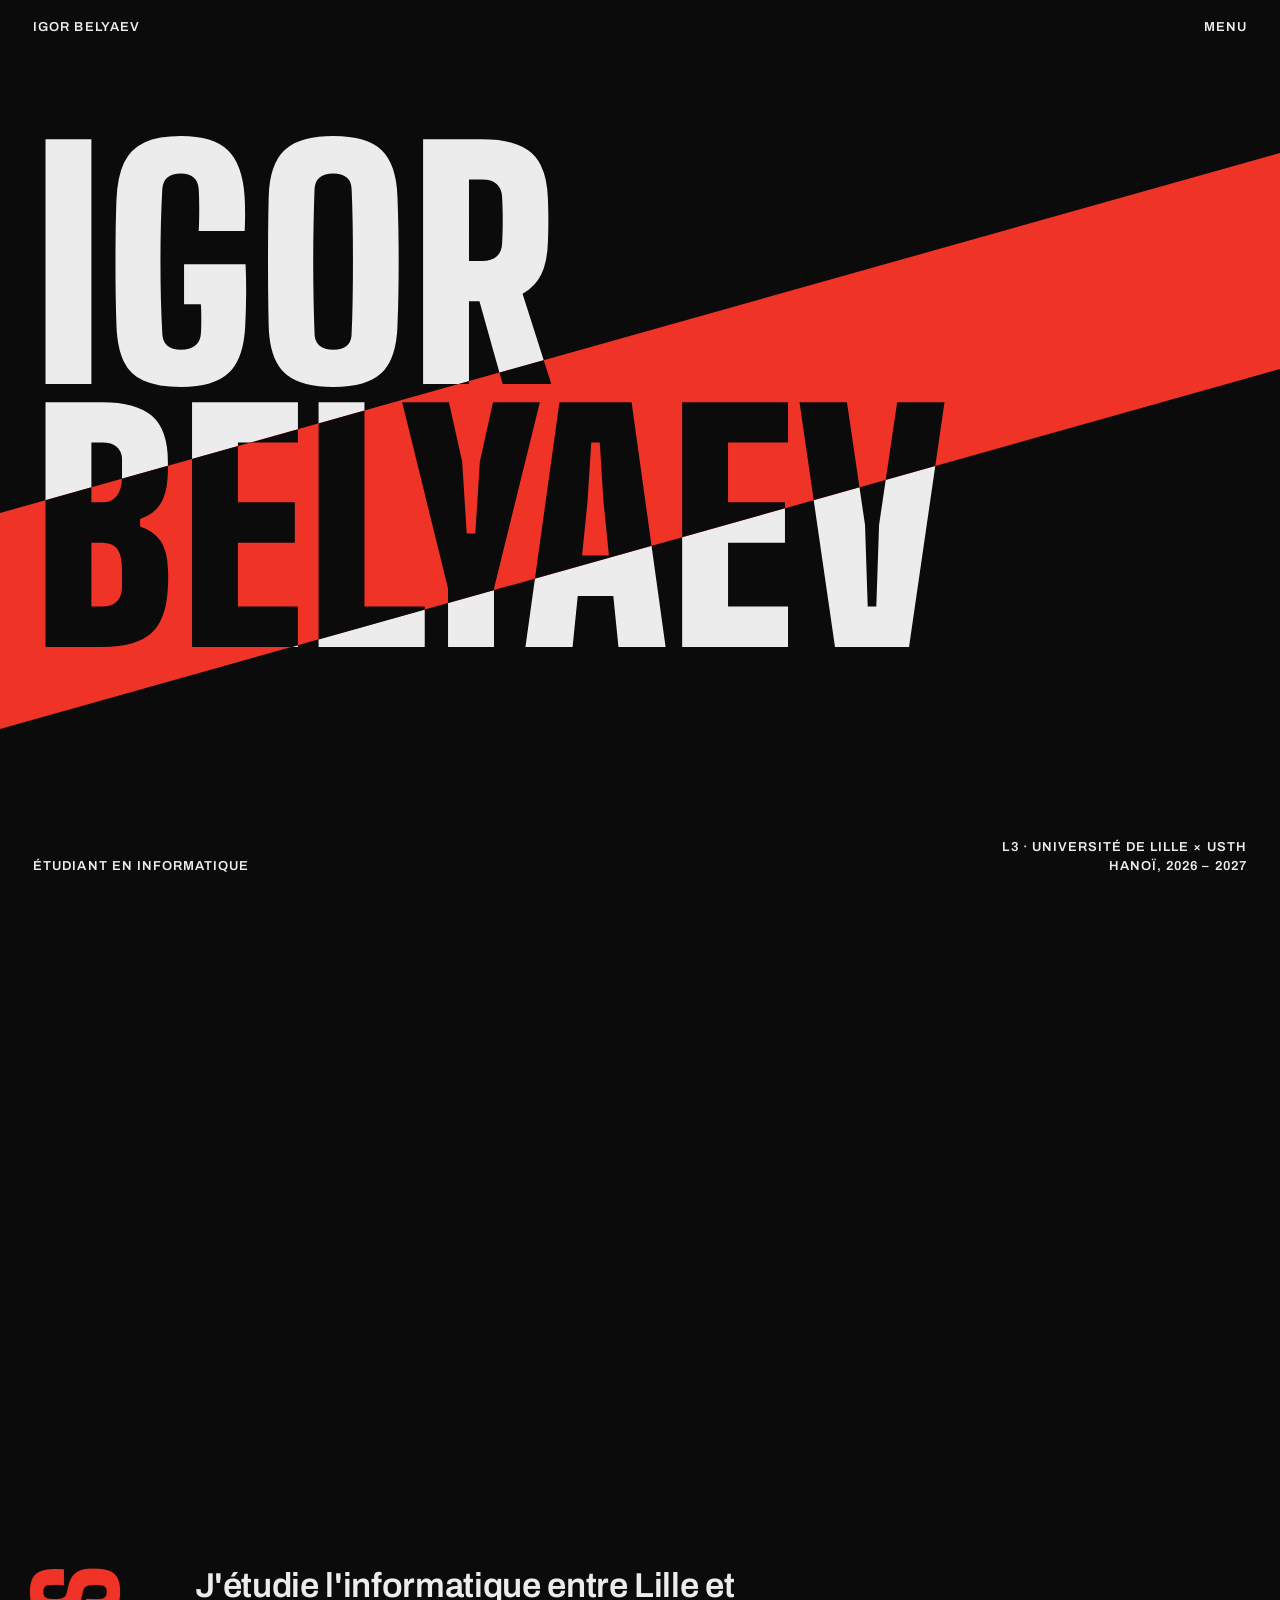
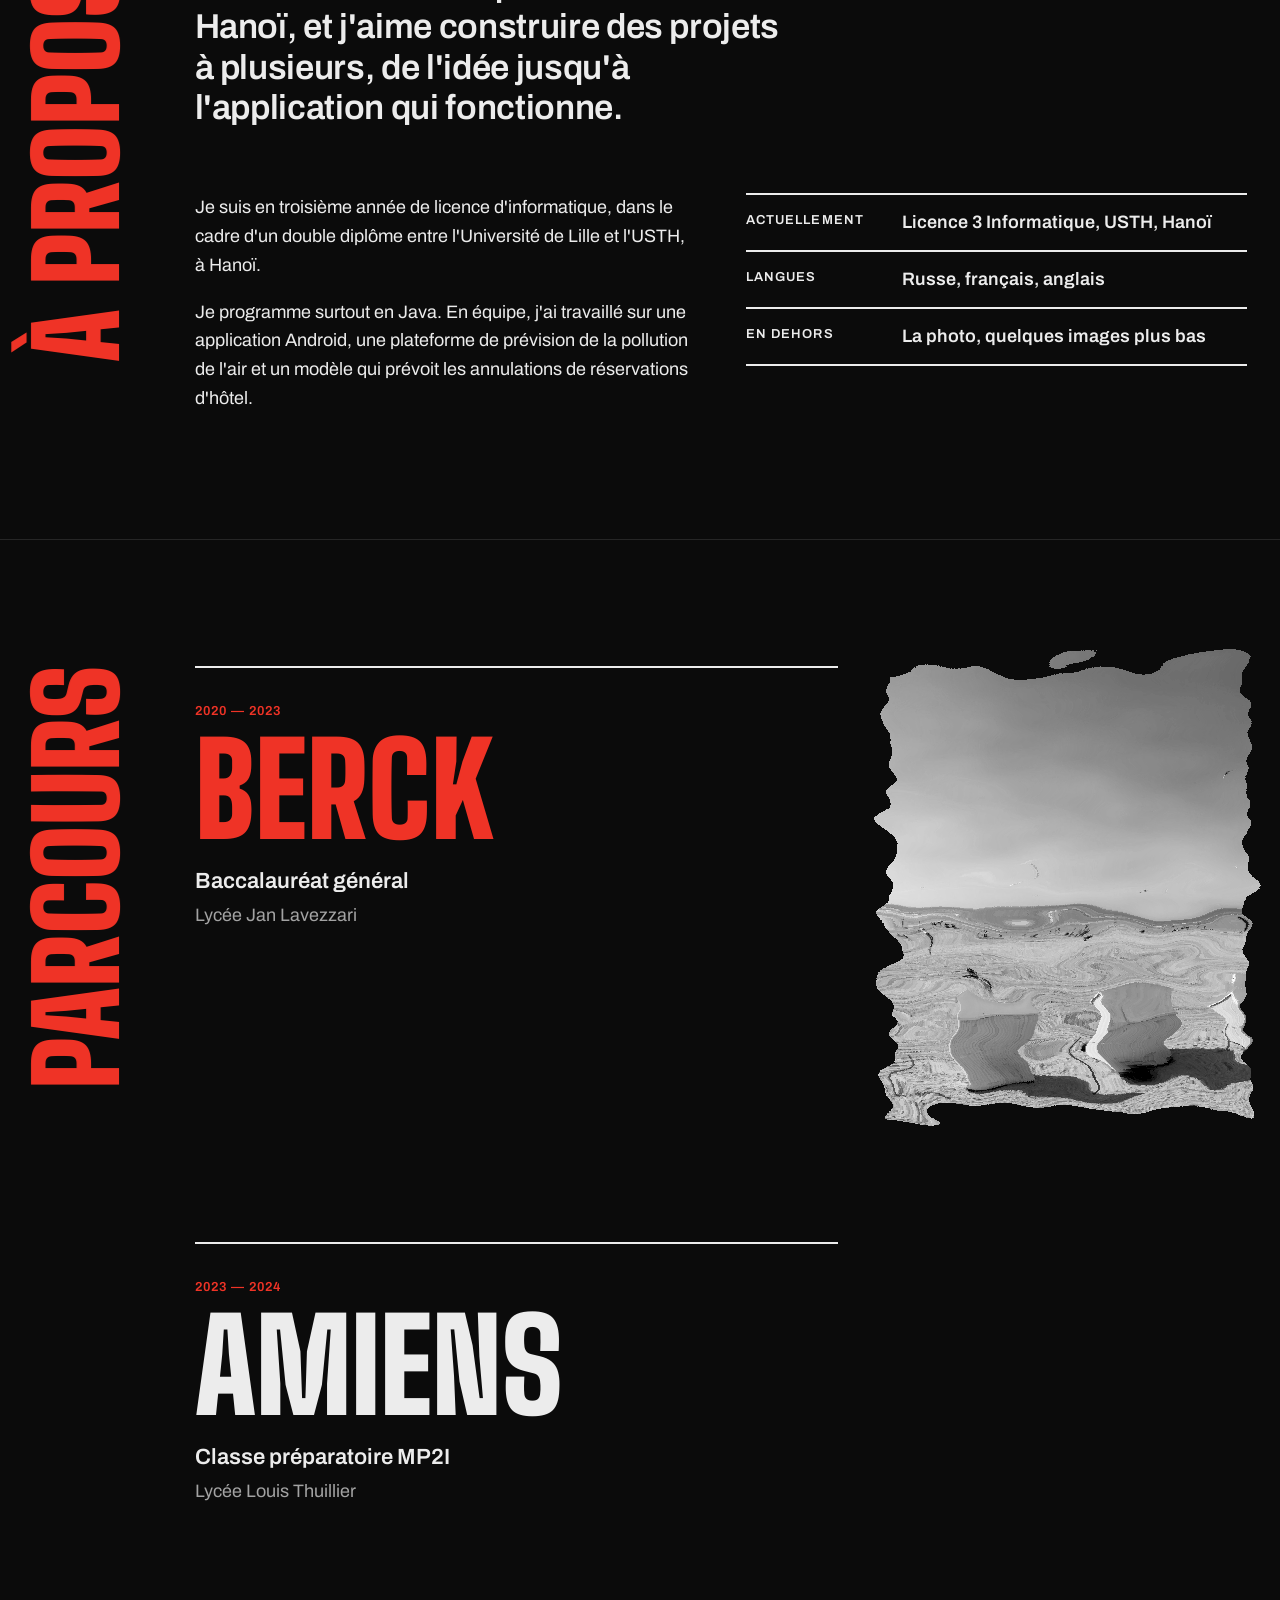
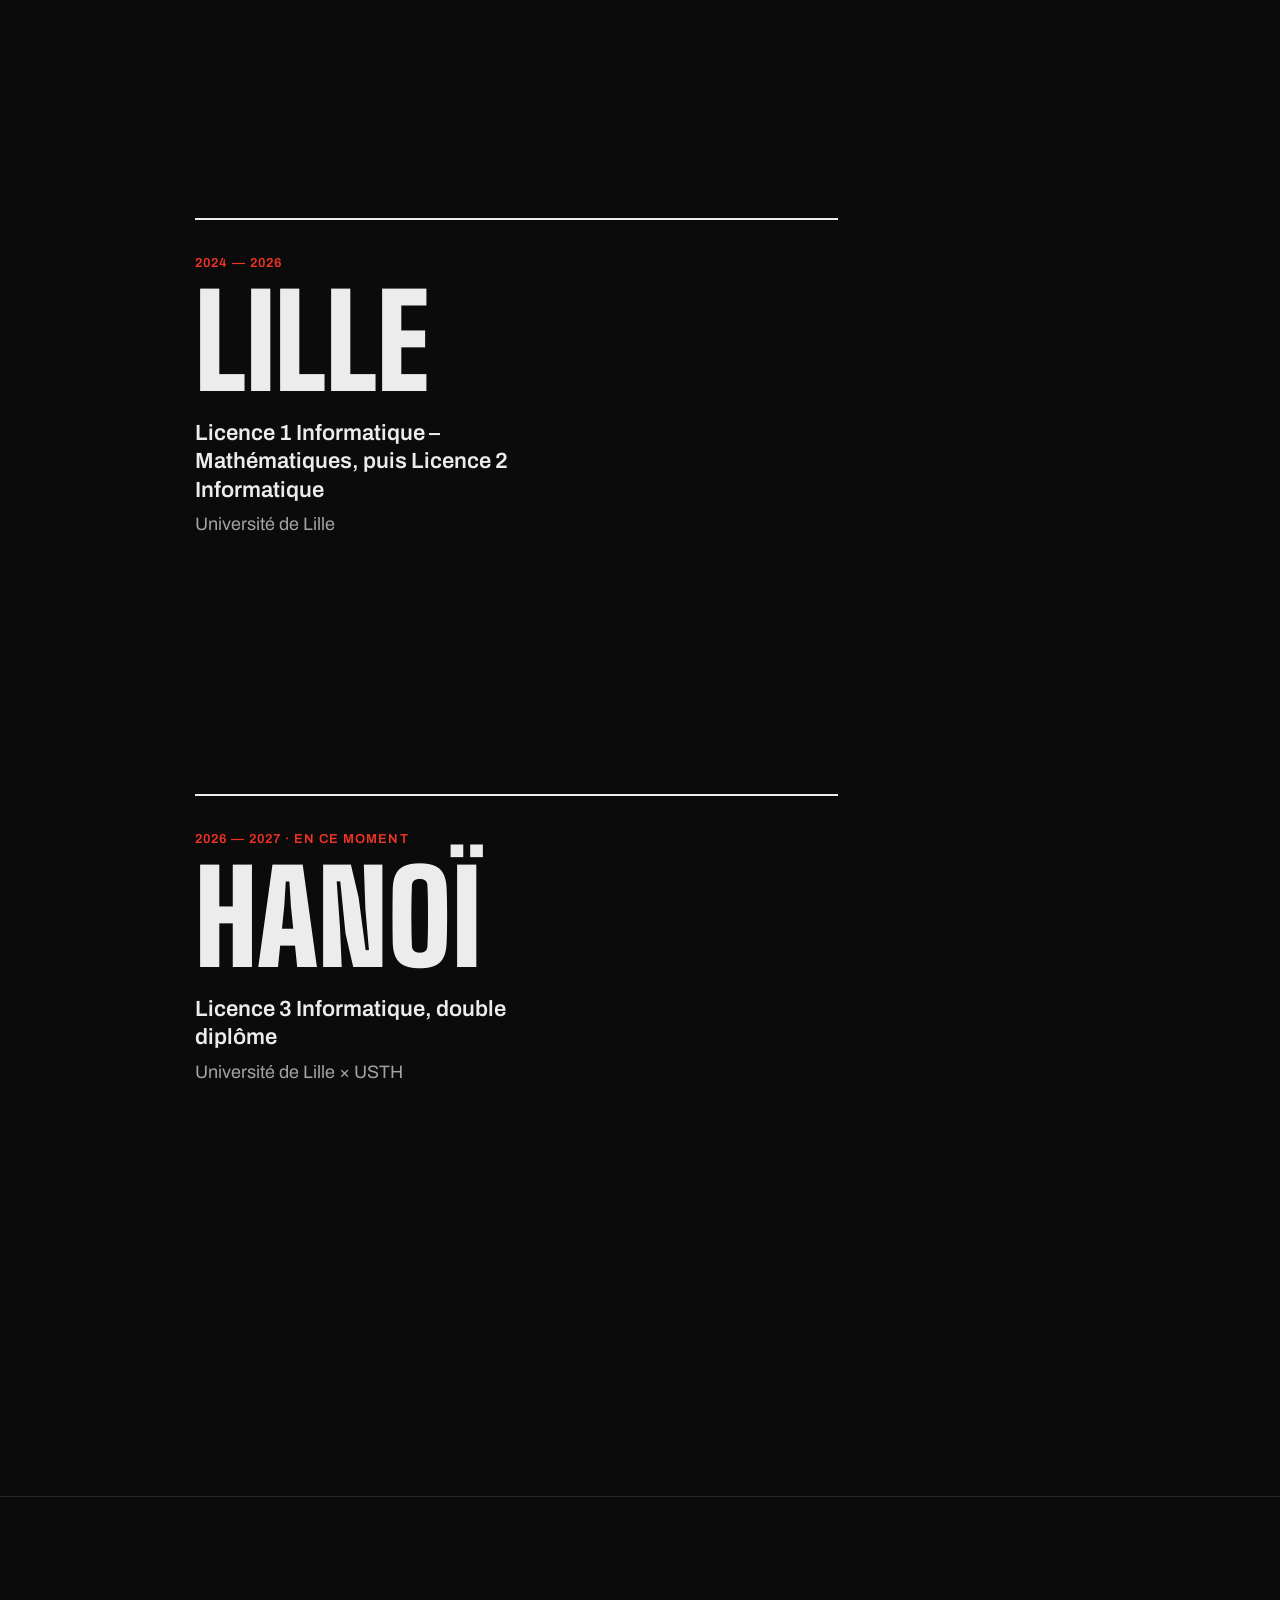
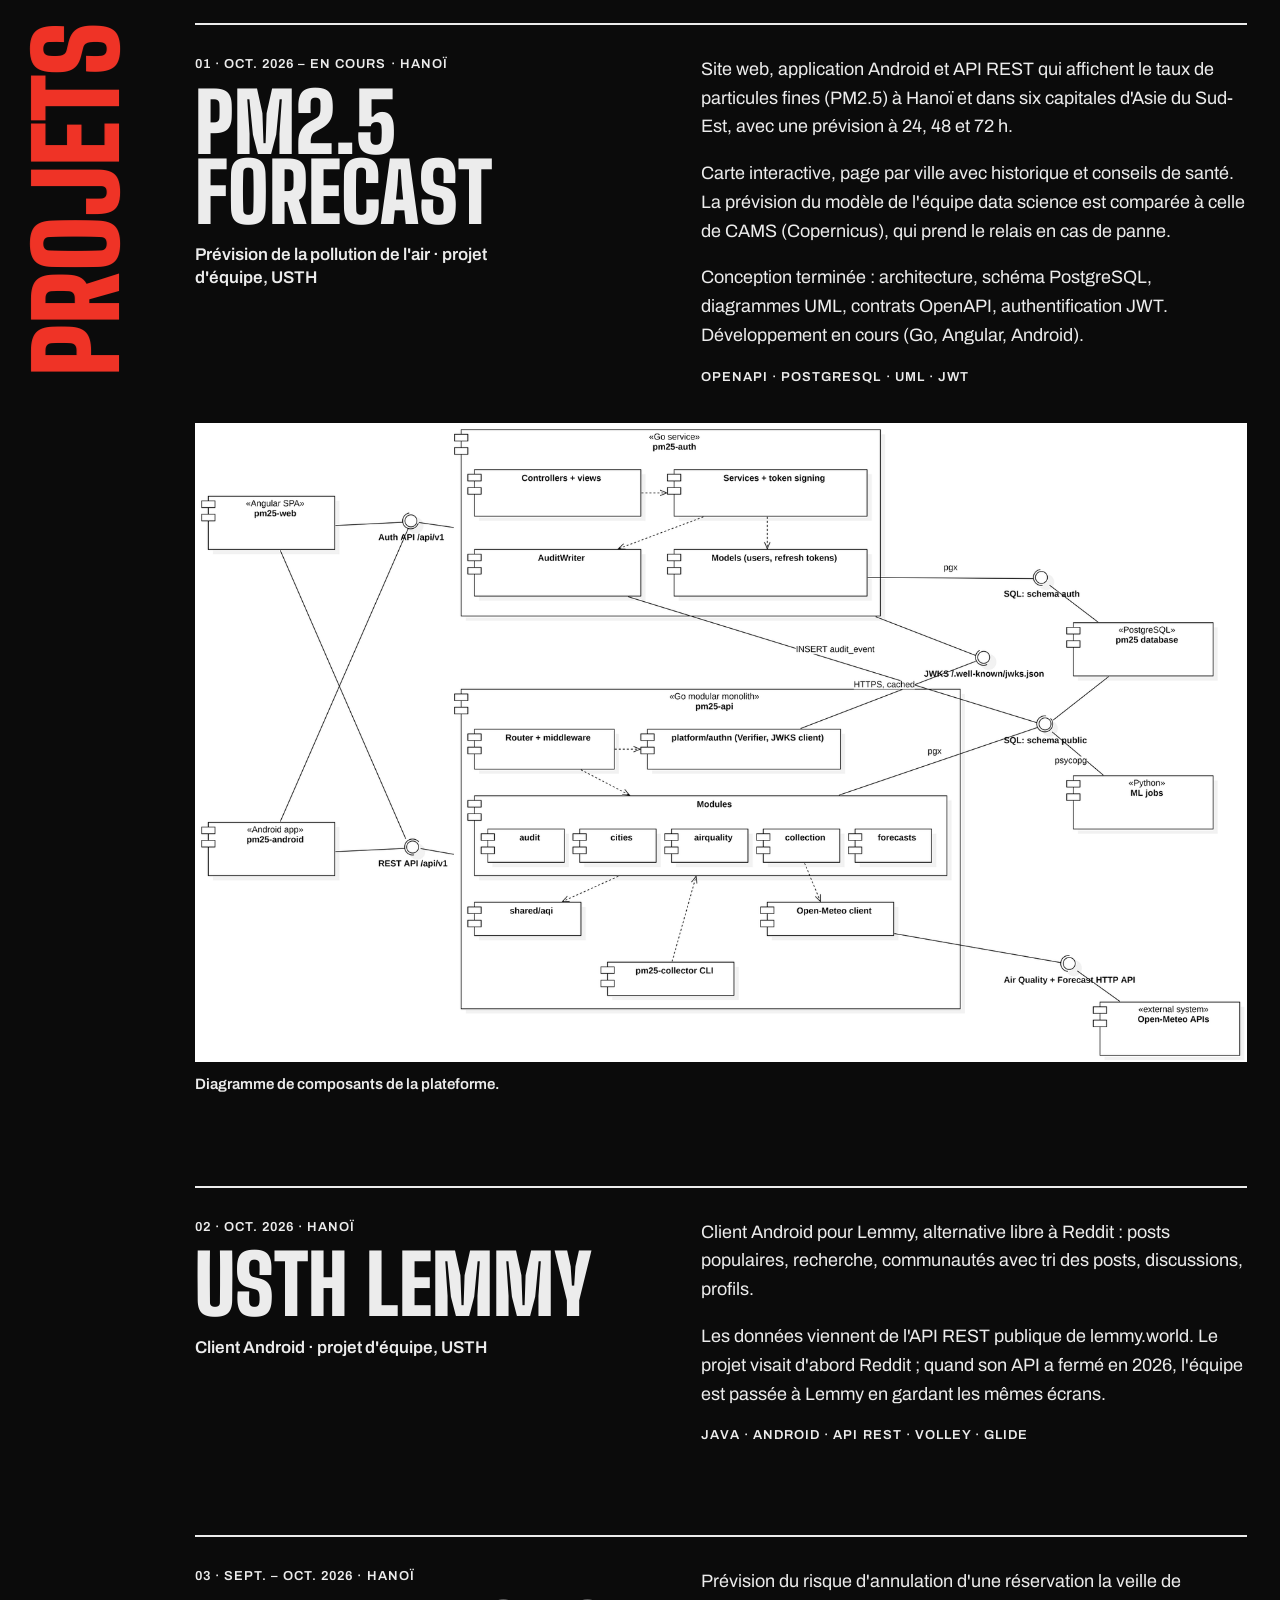
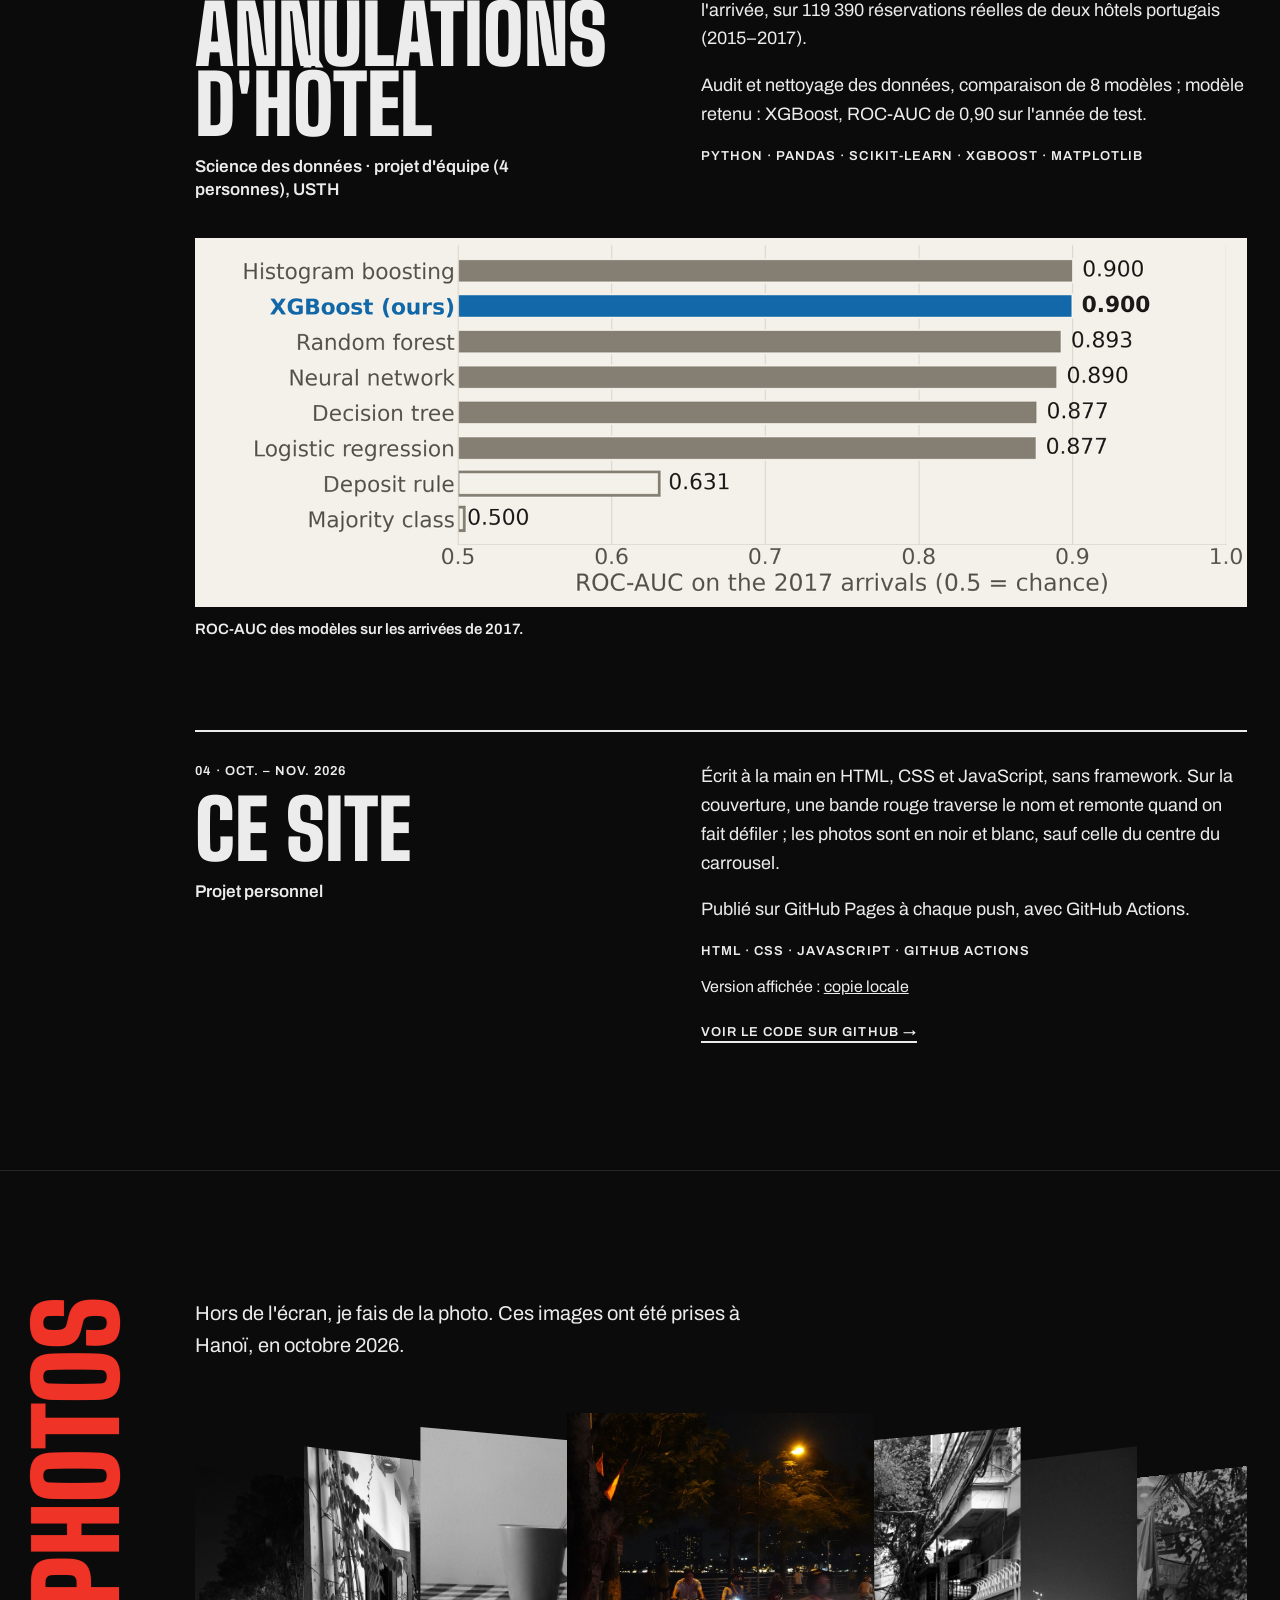
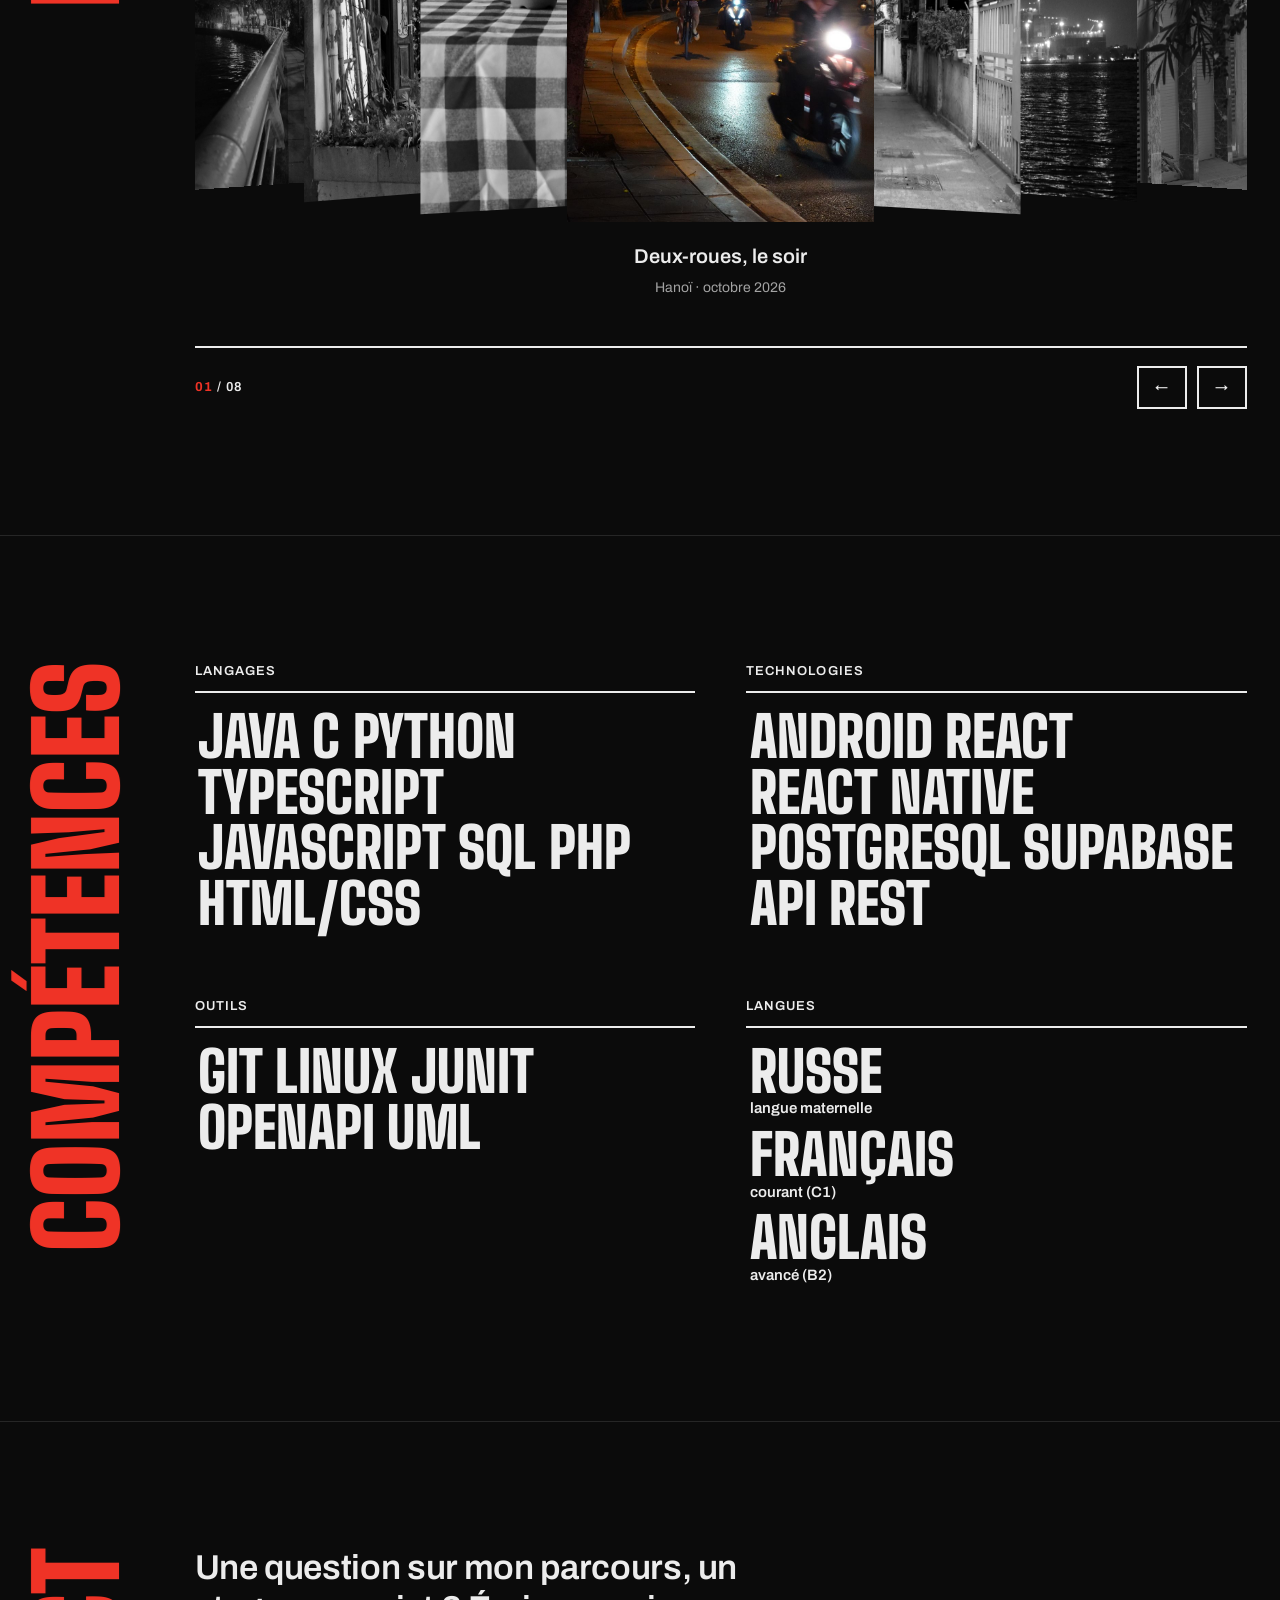
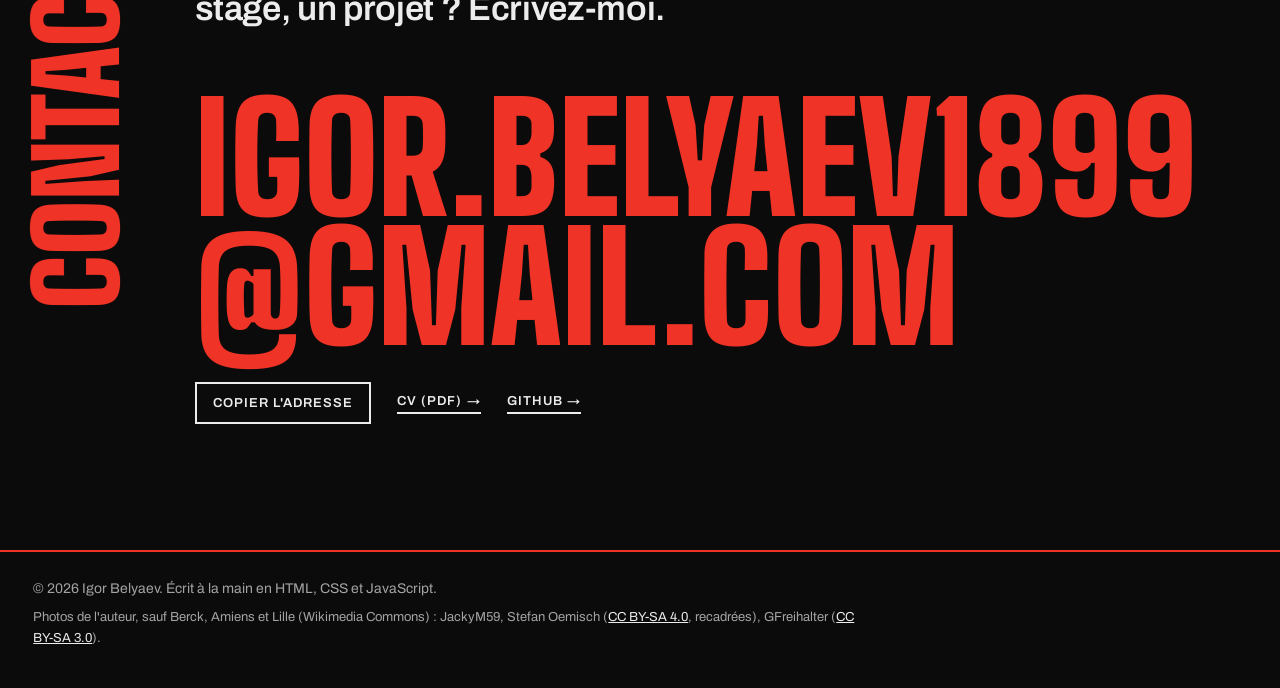
==== commit 472d1136: "Moins de rouge : fond noir partout, le rouge devient un accent Toutes les sections passent sur fond " ====
--- a/site/index.html
+++ b/site/index.html
@@ -60,7 +60,7 @@
   <main id="top">
 
     <!-- Couverture : une affiche. Une bande rouge traverse le nom ; là où elle passe, les lettres deviennent noires.
-         En faisant défiler, la bande s'élargit jusqu'à couvrir tout l'écran. -->
+         En faisant défiler, la bande remonte et sort de l'écran. -->
     <section class="hero">
       <div class="hero-stage">
         <div class="poster">
@@ -73,7 +73,7 @@
       </div>
     </section>
 
-    <section id="apropos" class="section red">
+    <section id="apropos" class="section dark">
       <h2 class="side">À propos</h2>
       <div class="content">
         <p class="lead">J'étudie l'informatique entre Lille et Hanoï, et j'aime construire des projets à plusieurs,
@@ -138,7 +138,7 @@
       </div>
     </section>
 
-    <section id="projets" class="section red">
+    <section id="projets" class="section dark">
       <h2 class="side">Projets</h2>
       <div class="content projects">
 
@@ -207,7 +207,7 @@
           </header>
           <div class="text">
             <p>Écrit à la main en HTML, CSS et JavaScript, sans framework. Sur la couverture, une bande rouge traverse
-              le nom et s'élargit quand on fait défiler&nbsp;; les photos sont en rouge et noir, sauf celle du centre du carrousel.</p>
+              le nom et remonte quand on fait défiler&nbsp;; les photos sont en noir et blanc, sauf celle du centre du carrousel.</p>
             <p>Publié sur GitHub Pages à chaque push, avec GitHub Actions.</p>
             <p class="label stack">HTML · CSS · JavaScript · GitHub Actions</p>
             <p class="version">Version affichée&nbsp;: <a href="https://github.com/rogirouge/portfolio/commits/main" data-version>copie locale</a></p>
@@ -266,7 +266,7 @@
       </div>
     </section>
 
-    <section id="competences" class="section red">
+    <section id="competences" class="section dark">
       <h2 class="side">Compétences</h2>
       <div class="content skills">
         <div>
--- a/site/css/style.css
+++ b/site/css/style.css
@@ -1,5 +1,5 @@
-/* Rouge : une affiche en rouge et noir.
-   Les sections alternent fond rouge (texte noir) et fond noir (texte blanc). */
+/* Rouge : une affiche en noir, le rouge sert d'accent
+   (bande de la couverture, titres verticaux, dates, adresse). */
 
 :root {
   --black: #0b0b0b;
@@ -95,7 +95,7 @@
   pointer-events: none;
   transition: color .25s;
 }
-.bar.on-red, .menu-open .bar { color: var(--black); }
+.bar.on-red { color: var(--black); }
 .bar a, .bar button { pointer-events: auto; text-decoration: none; }
 .menu-button { padding: 0; border: 0; background: none; letter-spacing: inherit; text-transform: inherit; font-weight: inherit; cursor: pointer; }
 
@@ -109,8 +109,8 @@
   flex-direction: column;
   justify-content: center;
   padding: 70px var(--gutter);
-  background: var(--red);
-  color: var(--black);
+  background: var(--black);
+  color: var(--white);
   opacity: 0;
   visibility: hidden;
   transition: opacity .35s, visibility .35s;
@@ -142,7 +142,7 @@
   left: -.04em;
   right: -.04em;
   height: .09em;
-  background: var(--black);
+  background: var(--red);
   transform: scaleX(0);
   transform-origin: left;
   transition: transform .45s var(--ease);
@@ -164,7 +164,7 @@
 /* ---------- Couverture ---------- */
 
 .hero { position: relative; }
-.js .hero { height: 210svh; }
+.js .hero { height: 160svh; }
 
 .hero-stage {
   position: relative;
@@ -220,6 +220,7 @@
   column-gap: clamp(24px, 4vw, 72px);
   padding: clamp(90px, 14vh, 160px) var(--gutter);
 }
+.section + .section { border-top: 1px solid #262626; }
 
 /* le titre se lit de bas en haut, le long du bord gauche, et reste visible pendant la section */
 .side {
@@ -269,7 +270,7 @@
 
 .intro { max-width: 52ch; margin-bottom: clamp(30px, 4vw, 56px); font-size: 20px; }
 
-/* ---------- Photos en rouge et noir : un noir et blanc multiplié par le rouge ---------- */
+/* ---------- Photos en noir et blanc ; celle du centre du carrousel en couleurs ---------- */
 
 .photo { position: relative; display: block; overflow: hidden; isolation: isolate; background: var(--black); }
 .photo img {
@@ -278,20 +279,10 @@
   height: auto;
   aspect-ratio: 4 / 5;
   object-fit: cover;
-  filter: grayscale(1) brightness(1.15) contrast(1.1);
+  filter: grayscale(1) contrast(1.05);
   transition: filter .8s var(--ease);
 }
-.photo::after {
-  content: "";
-  position: absolute;
-  inset: 0;
-  background: var(--red);
-  mix-blend-mode: multiply;
-  pointer-events: none;
-  transition: opacity .8s var(--ease);
-}
 .photo.color img { filter: none; }
-.photo.color::after { opacity: 0; }
 
 /* ---------- Parcours ---------- */
 
@@ -361,7 +352,6 @@
   display: block;
   width: 100%;
   height: auto;
-  border: 2px solid var(--black);
   background: #fff;
 }
 .project-figure figcaption { margin-top: 10px; font-size: 15px; font-weight: 600; }
@@ -384,7 +374,7 @@
   transition: background .2s, color .2s;
 }
 .words.langs { display: block; }
-.words li:hover { background: var(--black); color: var(--red); }
+.words li:hover { background: var(--red); color: var(--black); }
 .words small {
   display: block;
   margin: 4px 0 10px;
@@ -488,7 +478,7 @@
   min-height: 100svh;
   padding: 90px var(--gutter);
 }
-.not-found .name { position: static; font-size: min(42vw, 62svh); }
+.not-found .name { position: static; font-size: min(42vw, 62svh); color: var(--red); }
 
 /* ---------- Écrans étroits ---------- */
 
